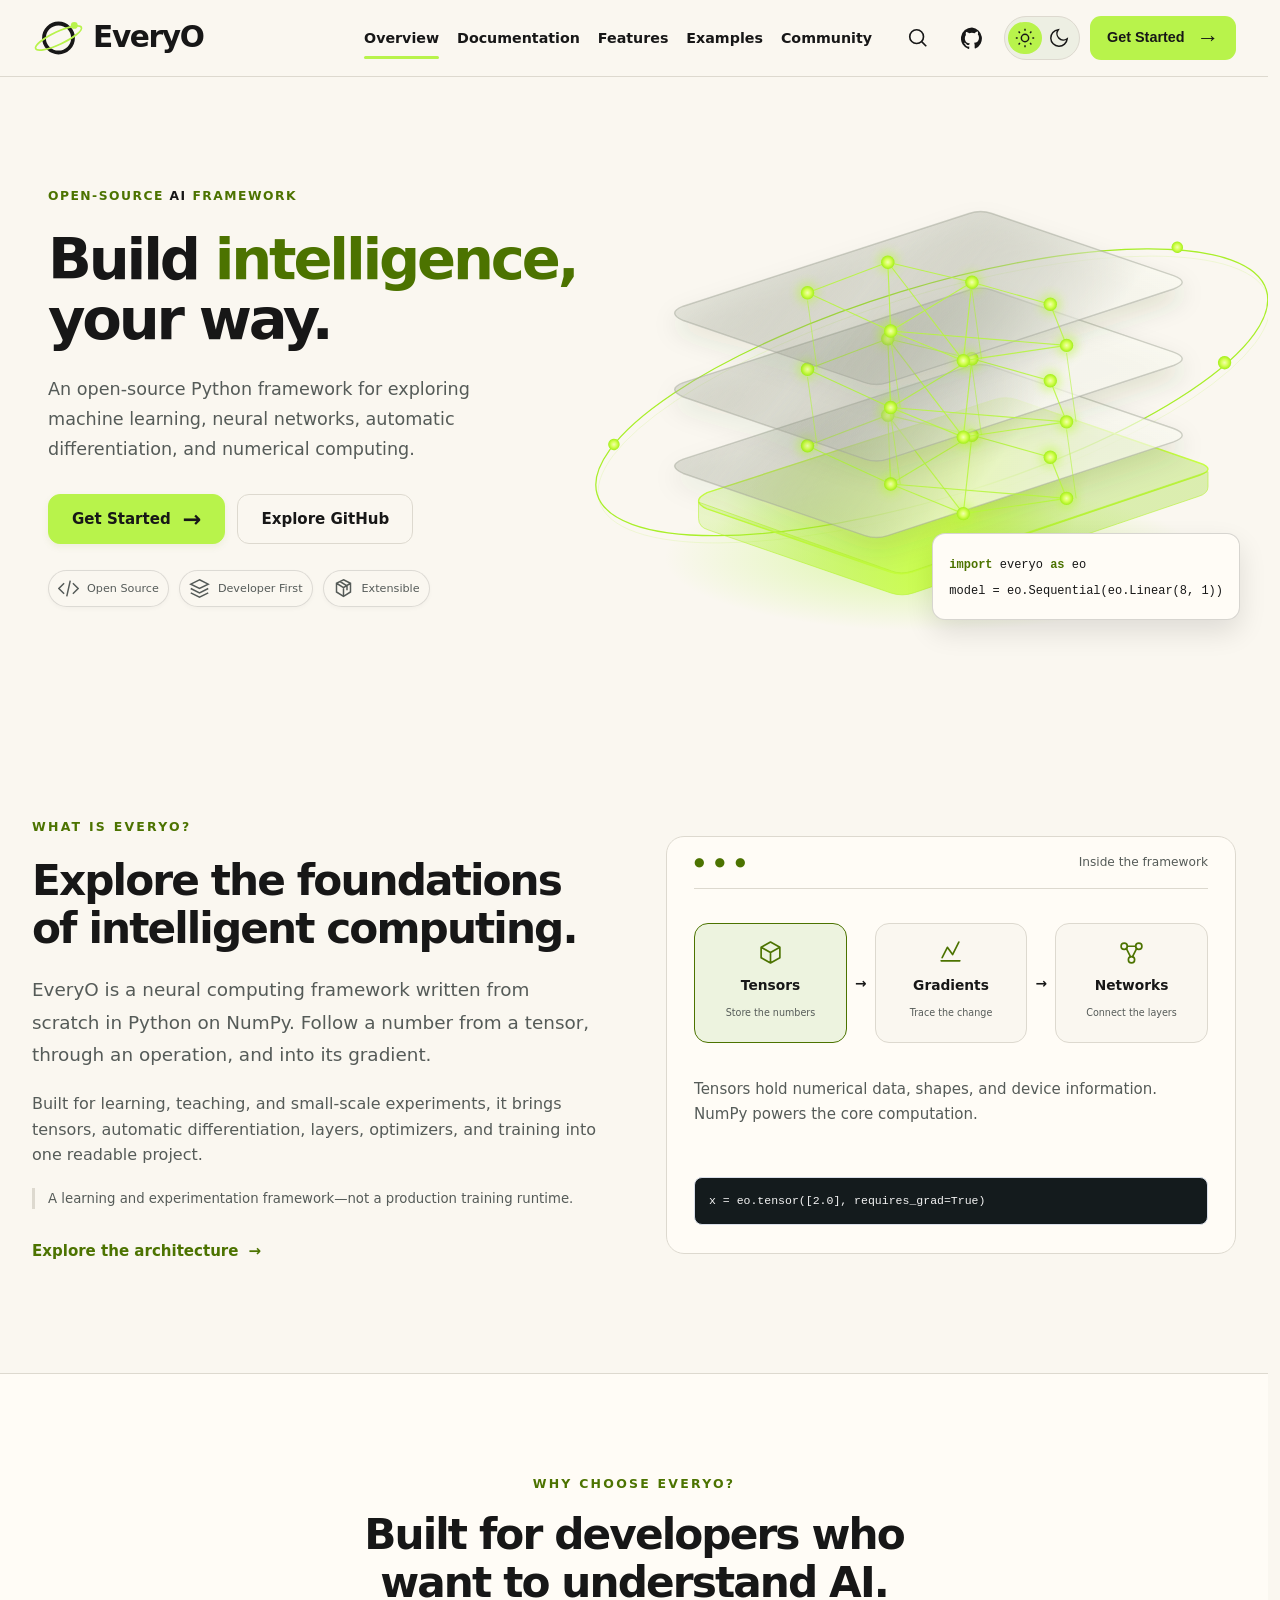
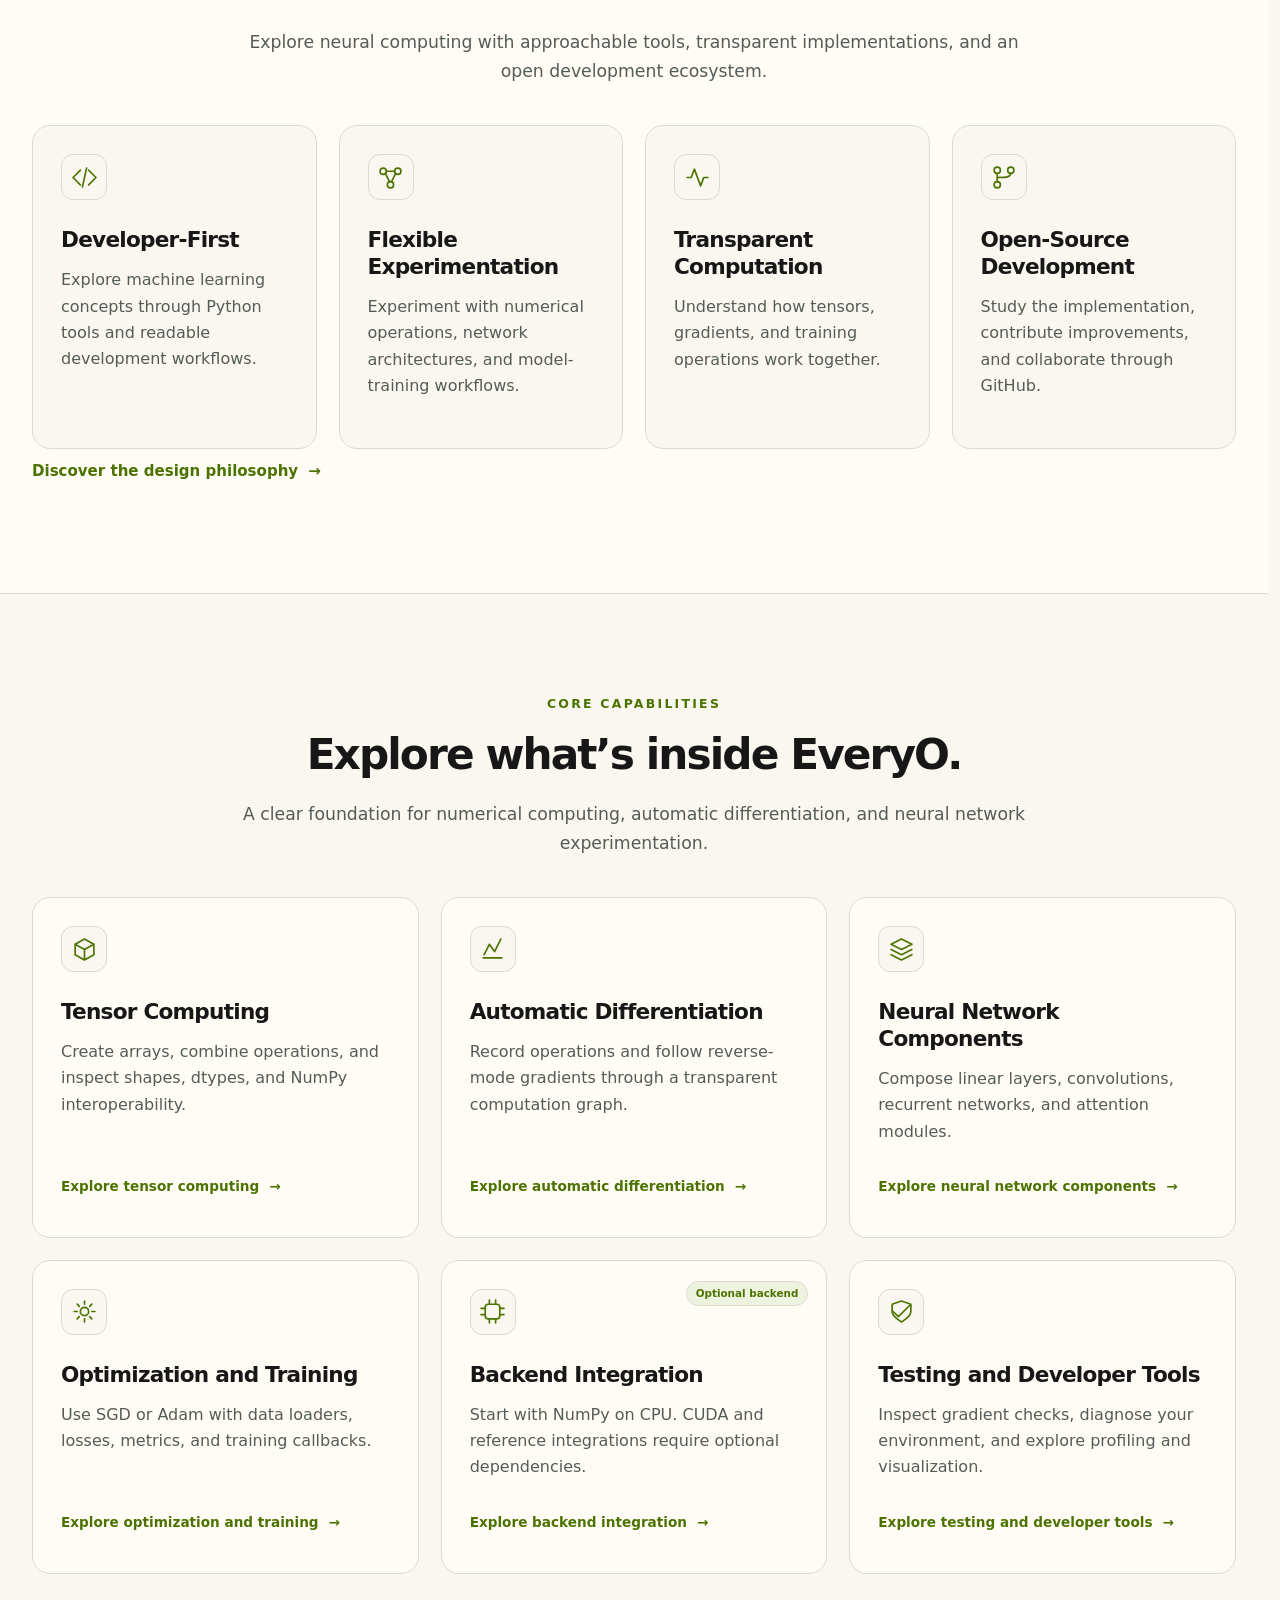
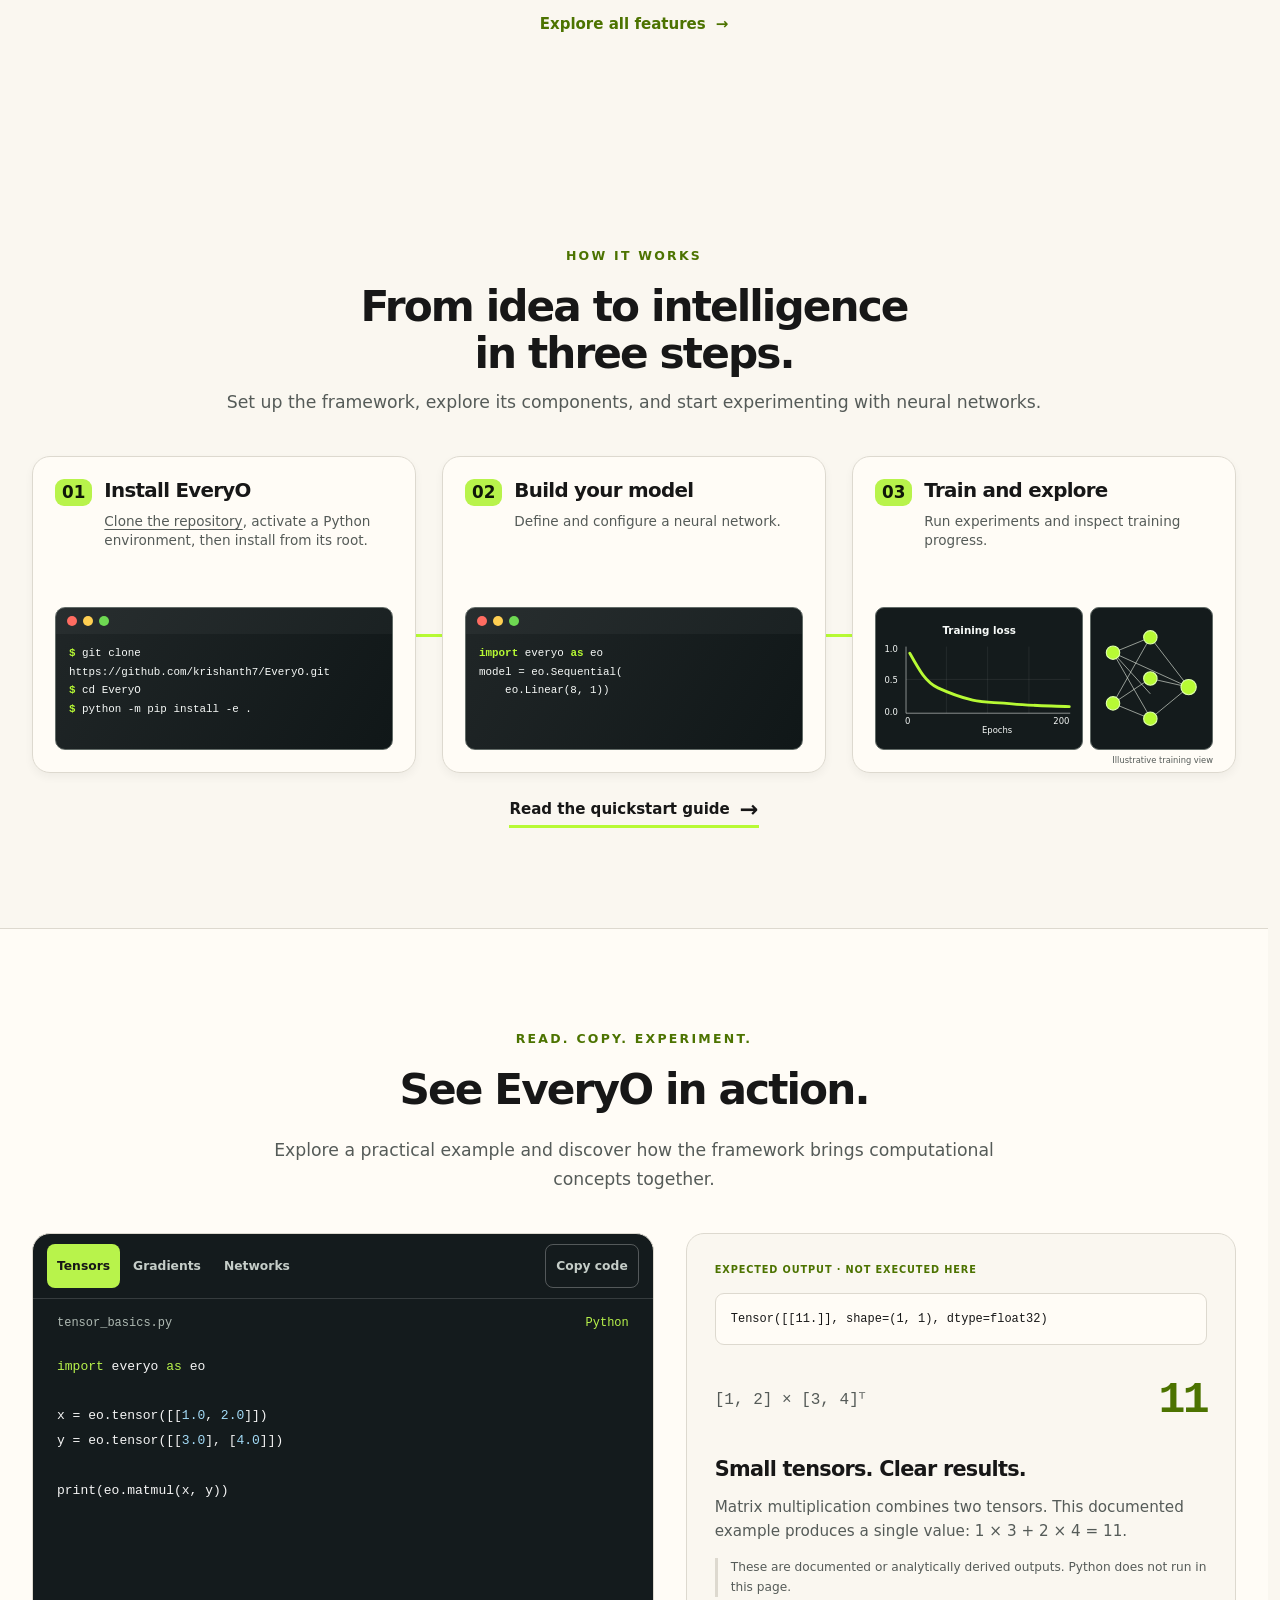
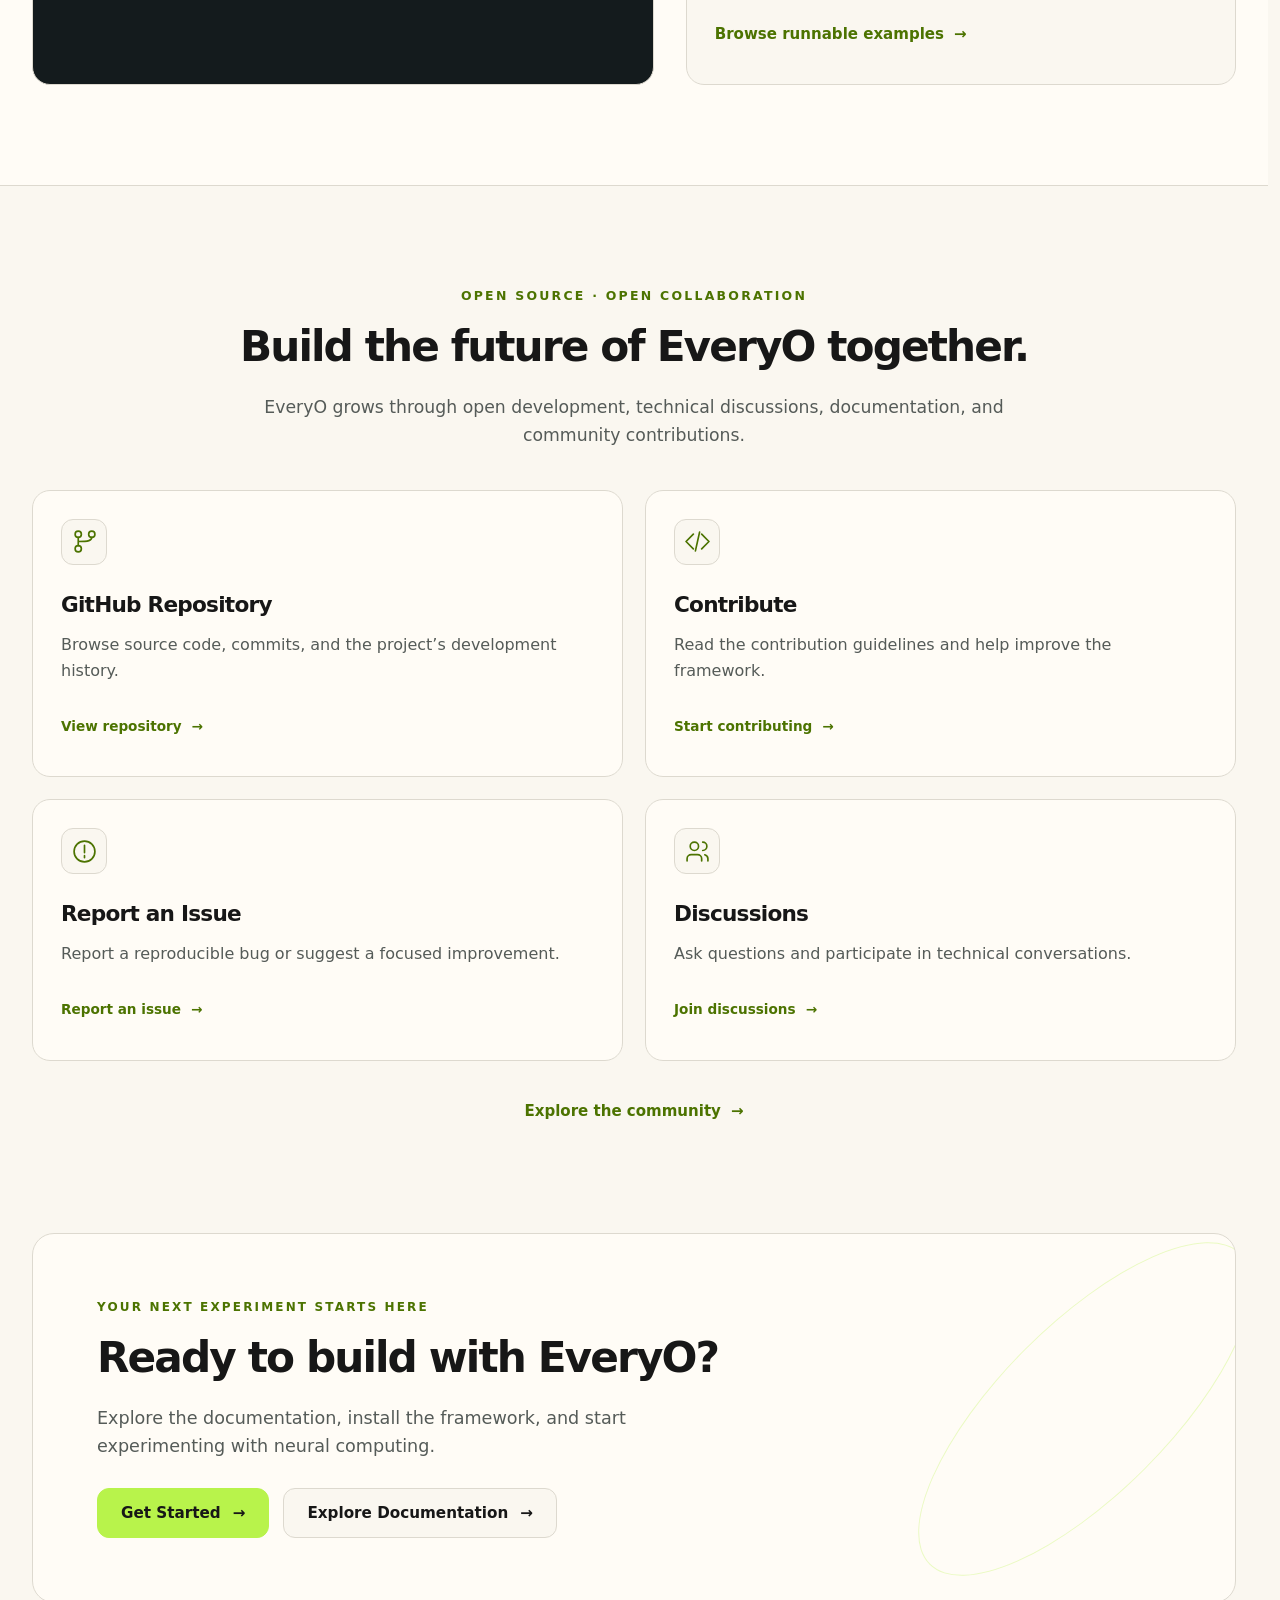
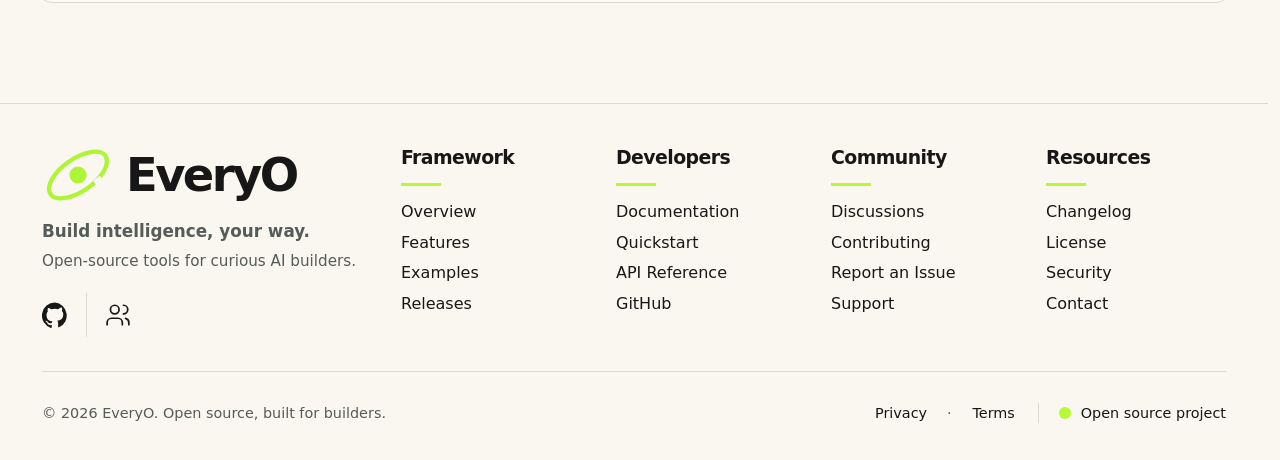
==== index.html @ f126cfd1 "Build complete Overview and dedicated site pages Implement eight responsive Overview sections with s" ====
<!doctype html>
<html lang="en" data-theme="">
<head>
<meta charset="utf-8">
<meta name="viewport" content="width=device-width, initial-scale=1">
<title>EveryO — Open-Source AI &amp; Neural Computing Framework</title>
<meta name="description" content="Explore EveryO, an open-source Python framework for numerical computing, automatic differentiation, neural networks, and machine learning experimentation.">
<meta name="author" content="EveryO">
<meta name="theme-color" content="#FAF7F0" media="(prefers-color-scheme: light)">
<meta name="theme-color" content="#111518" media="(prefers-color-scheme: dark)">
<link rel="canonical" href="https://krishanth7.github.io/everyo-site/">

<meta property="og:type" content="website">
<meta property="og:title" content="EveryO — Open-Source AI &amp; Neural Computing Framework">
<meta property="og:description" content="Explore EveryO, an open-source Python framework for numerical computing, automatic differentiation, neural networks, and machine learning experimentation.">
<meta property="og:url" content="https://krishanth7.github.io/everyo-site/">
<meta property="og:image" content="https://krishanth7.github.io/everyo-site/assets/img/banner.png">
<meta name="twitter:card" content="summary_large_image">
<meta name="twitter:title" content="EveryO — Open-Source AI &amp; Neural Computing Framework">
<meta name="twitter:description" content="Explore EveryO, an open-source Python framework for numerical computing, automatic differentiation, neural networks, and machine learning experimentation.">
<meta name="twitter:image" content="https://krishanth7.github.io/everyo-site/assets/img/banner.png">

<script>
// Resolve the theme and disclosure styling before the first paint.
(function () {
  var root = document.documentElement;
  root.classList.add('js');
  var saved;
  try { saved = localStorage.getItem('everyo-theme'); } catch (_) {}
  root.dataset.theme = saved === 'light' || saved === 'dark' ? saved : (window.matchMedia('(prefers-color-scheme: dark)').matches ? 'dark' : 'light');
})();
</script>
<link rel="icon" href="data:image/svg+xml,<svg xmlns='http://www.w3.org/2000/svg' viewBox='0 0 100 100'><rect width='100' height='100' rx='22' fill='%231a56c4'/><text y='.9em' x='50%' text-anchor='middle' font-size='62' font-family='monospace' font-weight='bold' fill='white'>E</text></svg>">
<link rel="stylesheet" href="everyo-corporate.css?v=overview-20261104">
<link rel="stylesheet" href="everyo-overview.css?v=overview-20261104">
<meta name="robots" content="index,follow">
<script type="application/ld+json">{"@context": "https://schema.org", "@type": "SoftwareSourceCode", "name": "EveryO", "description": "A Python neural computing framework written from scratch on NumPy for learning, teaching, and small-scale experimentation.", "url": "https://krishanth7.github.io/everyo-site/", "codeRepository": "https://github.com/krishanth7/EveryO", "programmingLanguage": "Python", "license": "https://opensource.org/license/mit", "isAccessibleForFree": true}</script>
</head>
<body class="overview-site" data-page="overview">
<a class="skip-link" href="#main">Skip to content</a>

<header class="site-header reference-header">
  <div class="wrap">
    <nav class="nav" aria-label="Primary">
      <a class="brand" href="./#top" aria-label="EveryO home">
        <svg class="orbit-logo" viewBox="0 0 84 64" fill="none" aria-hidden="true"><circle cx="42" cy="32" r="23" stroke="currentColor" stroke-width="6"/><ellipse cx="42" cy="32" rx="40" ry="10" transform="rotate(-25 42 32)" stroke="var(--header-lime)" stroke-width="2.6"/><circle cx="67" cy="12" r="5.5" fill="var(--header-lime)"/></svg>
        <span>EveryO</span>
      </a>
      <ul class="nav__links" id="nav-links" data-open="false" data-state="closed">
        <li><a aria-current="page" data-page="overview" href="./#top"><svg class="mobile-nav-icon" viewBox="0 0 24 24" fill="none" stroke="currentColor" stroke-width="1.6" stroke-linecap="round" stroke-linejoin="round" aria-hidden="true"><path d="m3 10 9-7 9 7v10a1 1 0 0 1-1 1h-5v-7H9v7H4a1 1 0 0 1-1-1Z"/></svg><span>Overview</span><span class="mobile-nav-chevron" aria-hidden="true">›</span></a></li>
        <li><a data-page="documentation" class="nav__documentation" href="documentation.html"><svg class="mobile-nav-icon" viewBox="0 0 24 24" fill="none" stroke="currentColor" stroke-width="1.6" stroke-linecap="round" stroke-linejoin="round" aria-hidden="true"><path d="M12 5v16M12 5C8 2 4 3 2 4v15c3-1 6-1 10 2 4-3 7-3 10-2V4c-2-1-6-2-10 1Z"/></svg><span>Documentation</span><span class="mobile-nav-chevron" aria-hidden="true">›</span></a></li>
        <li><a data-page="features" href="features.html"><svg class="mobile-nav-icon" viewBox="0 0 24 24" fill="none" stroke="currentColor" stroke-width="1.6" stroke-linecap="round" stroke-linejoin="round" aria-hidden="true"><path d="m12 2 10 5-10 5L2 7Zm-10 10 10 5 10-5M2 17l10 5 10-5"/></svg><span>Features</span><span class="mobile-nav-chevron" aria-hidden="true">›</span></a></li>
        <li><a data-page="examples" href="examples.html"><svg class="mobile-nav-icon" viewBox="0 0 24 24" fill="none" stroke="currentColor" stroke-width="1.6" stroke-linecap="round" stroke-linejoin="round" aria-hidden="true"><path d="m7 6-6 6 6 6m10-12 6 6-6 6M14 3l-4 18"/></svg><span>Examples</span><span class="mobile-nav-chevron" aria-hidden="true">›</span></a></li>
        <li><a data-page="community" href="community.html"><svg class="mobile-nav-icon" viewBox="0 0 24 24" fill="none" stroke="currentColor" stroke-width="1.6" stroke-linecap="round" stroke-linejoin="round" aria-hidden="true"><path d="M16 21v-2a4 4 0 0 0-4-4H6a4 4 0 0 0-4 4v2m20 0v-2a4 4 0 0 0-3-3.87M16 3.13a4 4 0 0 1 0 7.75"/><circle cx="9" cy="7" r="4"/></svg><span>Community</span><span class="mobile-nav-chevron" aria-hidden="true">›</span></a></li>
      <li class="mobile-nav-actions"><a class="mobile-get-started" href="documentation.html#install">Get Started <span aria-hidden="true">→</span></a><a class="mobile-github" href="https://github.com/krishanth7/EveryO"><svg viewBox="0 0 24 24" fill="currentColor" aria-hidden="true"><path d="M12 .5a12 12 0 0 0-3.8 23.4c.6.1.8-.3.8-.6v-2c-3.3.7-4-1.6-4-1.6-.6-1.4-1.4-1.8-1.4-1.8-1-.7.1-.7.1-.7 1.2.1 1.8 1.2 1.8 1.2 1 1.8 2.8 1.3 3.5 1 .1-.8.4-1.3.7-1.6-2.7-.3-5.5-1.3-5.5-5.9 0-1.3.5-2.4 1.2-3.2-.1-.3-.5-1.5.1-3.2 0 0 1-.3 3.3 1.2a11.5 11.5 0 0 1 6 0C17.3 4.7 18.3 5 18.3 5c.6 1.7.2 2.9.1 3.2.8.8 1.2 1.9 1.2 3.2 0 4.6-2.8 5.6-5.5 5.9.4.4.8 1.1.8 2.2v3.3c0 .3.2.7.8.6A12 12 0 0 0 12 .5Z"/></svg><span>Star on GitHub</span></a></li>
      </ul>
      <div class="nav__actions">
        <button class="header-search" id="search-open" type="button" aria-label="Search EveryO" aria-haspopup="dialog"><svg viewBox="0 0 24 24" fill="none" stroke="currentColor" stroke-width="1.8" aria-hidden="true"><circle cx="10.5" cy="10.5" r="7.5"/><path d="m16 16 5 5"/></svg><span>Search</span></button>
        <a class="nav__github" href="https://github.com/krishanth7/EveryO" aria-label="Star EveryO on GitHub"><svg viewBox="0 0 24 24" fill="currentColor" aria-hidden="true"><path d="M12 .5a12 12 0 0 0-3.8 23.4c.6.1.8-.3.8-.6v-2c-3.3.7-4-1.6-4-1.6-.6-1.4-1.4-1.8-1.4-1.8-1-.7.1-.7.1-.7 1.2.1 1.8 1.2 1.8 1.2 1 1.8 2.8 1.3 3.5 1 .1-.8.4-1.3.7-1.6-2.7-.3-5.5-1.3-5.5-5.9 0-1.3.5-2.4 1.2-3.2-.1-.3-.5-1.5.1-3.2 0 0 1-.3 3.3 1.2a11.5 11.5 0 0 1 6 0C17.3 4.7 18.3 5 18.3 5c.6 1.7.2 2.9.1 3.2.8.8 1.2 1.9 1.2 3.2 0 4.6-2.8 5.6-5.5 5.9.4.4.8 1.1.8 2.2v3.3c0 .3.2.7.8.6A12 12 0 0 0 12 .5Z"/></svg><span>Star</span></a>
        <button class="theme-switch" id="theme-toggle" type="button" aria-label="Switch colour theme" aria-pressed="false"><span class="theme-choice theme-choice--light"><svg viewBox="0 0 24 24" fill="none" stroke="currentColor" stroke-width="1.6" aria-hidden="true"><circle cx="12" cy="12" r="4"/><path d="M12 2v2m0 16v2M2 12h2m16 0h2M5 5l1.5 1.5m11 11L19 19M5 19l1.5-1.5m11-11L19 5"/></svg></span><span class="theme-choice theme-choice--dark"><svg viewBox="0 0 24 24" fill="none" stroke="currentColor" stroke-width="1.6" aria-hidden="true"><path d="M21 12.8A9 9 0 1 1 11.2 3a7 7 0 0 0 9.8 9.8Z"/></svg></span></button>
        <a class="btn btn--primary btn--sm nav__start" href="documentation.html#install">Get Started <span aria-hidden="true">→</span></a>
        <button class="icon-btn nav__toggle" id="nav-toggle" type="button" aria-label="Open menu" aria-expanded="false" aria-controls="nav-links"><svg class="menu-hamburger" viewBox="0 0 24 24" fill="none" stroke="currentColor" stroke-width="1.8" stroke-linecap="round" aria-hidden="true"><path class="menu-line menu-line--top" d="M4 6h16"/><path class="menu-line menu-line--middle" d="M4 12h16"/><path class="menu-line menu-line--bottom" d="M4 18h16"/></svg></button>
      </div>
    </nav>
  </div>
</header>
<dialog class="site-search" id="site-search" aria-labelledby="search-title">
  <div class="search-heading"><h2 id="search-title">Search EveryO</h2><button type="button" id="search-close" aria-label="Close search">✕</button></div>
  <label for="site-search-input">Find a feature, guide, or example</label>
  <input id="site-search-input" type="search" placeholder="Try autograd, ONNX, or installation…" autocomplete="off">
  <p class="search-status" id="search-status" role="status"></p>
  <ul id="search-results"></ul>
</dialog>
<main id="main"><section class="hero ov-hero" id="top" aria-labelledby="overview-title">
  <div class="wrap hero__inner">
    <div class="desktop-hero">
      <div class="desktop-hero__copy">
        <p class="desktop-hero__eyebrow">OPEN-SOURCE <span>AI</span> FRAMEWORK</p>
        <h1 id="overview-title">Build <span>intelligence,</span><br>your way.</h1>
        <p class="desktop-hero__lede">An open-source Python framework for exploring machine learning, neural networks, automatic differentiation, and numerical computing.</p>
        <div class="desktop-hero__buttons"><a class="desktop-hero__primary" href="documentation.html#install">Get Started <span aria-hidden="true">→</span></a><a class="desktop-hero__secondary" href="https://github.com/krishanth7/EveryO">Explore GitHub</a></div>
        <ul class="desktop-hero__badges" aria-label="Framework principles">
          <li><svg viewBox="0 0 24 24" fill="none" stroke="currentColor" stroke-width="1.7" aria-hidden="true"><path d="m7 6-6 6 6 6m10-12 6 6-6 6M14 3l-4 18"/></svg>Open Source</li>
          <li><svg viewBox="0 0 24 24" fill="none" stroke="currentColor" stroke-width="1.7" aria-hidden="true"><path d="m12 2 10 5-10 5L2 7Zm-10 10 10 5 10-5M2 17l10 5 10-5"/></svg>Developer First</li>
          <li><svg viewBox="0 0 24 24" fill="none" stroke="currentColor" stroke-width="1.7" aria-hidden="true"><path d="m12 2 8 4v10l-8 5-8-5V6Zm0 9v10M4 6l8 5 8-5M8 4l8 5v5"/></svg>Extensible</li>
        </ul>
      </div>
      <div class="desktop-hero__art"><svg class="neural-stack" viewBox="0 0 760 530" fill="none" aria-hidden="true">
<defs>
 <linearGradient id="glass-fill" x1="140" y1="0" x2="500" y2="280" gradientUnits="userSpaceOnUse"><stop stop-color="var(--glass-bright)"/><stop offset=".52" stop-color="var(--glass-mid)"/><stop offset="1" stop-color="var(--glass-bright)"/></linearGradient>
 <linearGradient id="base-fill" x1="180" y1="350" x2="520" y2="460" gradientUnits="userSpaceOnUse"><stop stop-color="#a4eb24" stop-opacity=".2"/><stop offset=".65" stop-color="#c8ff3d" stop-opacity=".85"/><stop offset="1" stop-color="#93d719" stop-opacity=".3"/></linearGradient>
 <radialGradient id="node-fill"><stop stop-color="#f1ffb0"/><stop offset=".5" stop-color="#d5ff54"/><stop offset="1" stop-color="#a3ef18"/></radialGradient>
 <radialGradient id="ground-glow"><stop stop-color="#a8f52d" stop-opacity=".4"/><stop offset="1" stop-color="#a8f52d" stop-opacity="0"/></radialGradient>
 <filter id="node-glow" x="-100%" y="-100%" width="300%" height="300%"><feGaussianBlur stdDeviation="5"/></filter>
 <filter id="layer-shadow" x="-30%" y="-50%" width="160%" height="220%"><feDropShadow dx="0" dy="12" stdDeviation="12" flood-color="#385000" flood-opacity=".2"/></filter>
</defs>
<ellipse cx="390" cy="433" rx="280" ry="77" fill="url(#ground-glow)"/>
<g transform="rotate(-17 390 260)"><ellipse cx="390" cy="260" rx="366" ry="110" stroke="#a9ef29" stroke-width="1.3"/><ellipse cx="390" cy="268" rx="366" ry="110" stroke="#a9ef29" stroke-opacity=".2" stroke-width=".7"/><circle cx="56" cy="215" r="6" fill="url(#node-fill)"/><circle cx="692" cy="320" r="7" fill="url(#node-fill)"/><circle cx="680" cy="190" r="6" fill="url(#node-fill)"/></g>
<path d="m155 365 300-97q12-4 24 0l191 66q18 6 0 13L370 448q-12 4-24 0l-191-66q-18-8 0-17Z" fill="url(#base-fill)" stroke="#c7ff42" stroke-width="1.5"/>
<path d="m146 375 202 72q10 4 22 0l309-104v16q0 7-10 10L371 470q-12 4-24 0l-191-66q-10-3-10-12Z" fill="url(#base-fill)" stroke="#b3f22d" stroke-opacity=".6"/>
<g filter="url(#layer-shadow)"><path d="M130 330 429 233q12-4 24 0l190 65q18 7 0 14L344 410q-12 4-24 0l-190-65q-18-8 0-15Z" fill="url(#glass-fill)" stroke="var(--glass-edge)" stroke-width="1.5"/></g><path d="M260 316 344 284" stroke="#b7f73b" stroke-width="1.2" stroke-opacity=".85"/><path d="M260 316 347 356" stroke="#b7f73b" stroke-width="1.2" stroke-opacity=".85"/><path d="M344 284 432 305" stroke="#b7f73b" stroke-width="1.2" stroke-opacity=".85"/><path d="M344 284 347 356" stroke="#b7f73b" stroke-width="1.2" stroke-opacity=".85"/><path d="M344 284 423 387" stroke="#b7f73b" stroke-width="1.2" stroke-opacity=".85"/><path d="M432 305 514 328" stroke="#b7f73b" stroke-width="1.2" stroke-opacity=".85"/><path d="M432 305 347 356" stroke="#b7f73b" stroke-width="1.2" stroke-opacity=".85"/><path d="M432 305 423 387" stroke="#b7f73b" stroke-width="1.2" stroke-opacity=".85"/><path d="M514 328 531 371" stroke="#b7f73b" stroke-width="1.2" stroke-opacity=".85"/><path d="M347 356 423 387" stroke="#b7f73b" stroke-width="1.2" stroke-opacity=".85"/><path d="M423 387 531 371" stroke="#b7f73b" stroke-width="1.2" stroke-opacity=".85"/><path d="M347 356 531 371" stroke="#b7f73b" stroke-width="1.2" stroke-opacity=".85"/><circle cx="260" cy="316" r="11" fill="#b9ff32" opacity=".45" filter="url(#node-glow)"/><circle cx="260" cy="316" r="7" fill="url(#node-fill)"/><circle cx="344" cy="284" r="11" fill="#b9ff32" opacity=".45" filter="url(#node-glow)"/><circle cx="344" cy="284" r="7" fill="url(#node-fill)"/><circle cx="432" cy="305" r="11" fill="#b9ff32" opacity=".45" filter="url(#node-glow)"/><circle cx="432" cy="305" r="7" fill="url(#node-fill)"/><circle cx="514" cy="328" r="11" fill="#b9ff32" opacity=".45" filter="url(#node-glow)"/><circle cx="514" cy="328" r="7" fill="url(#node-fill)"/><circle cx="347" cy="356" r="11" fill="#b9ff32" opacity=".45" filter="url(#node-glow)"/><circle cx="347" cy="356" r="7" fill="url(#node-fill)"/><circle cx="423" cy="387" r="11" fill="#b9ff32" opacity=".45" filter="url(#node-glow)"/><circle cx="423" cy="387" r="7" fill="url(#node-fill)"/><circle cx="531" cy="371" r="11" fill="#b9ff32" opacity=".45" filter="url(#node-glow)"/><circle cx="531" cy="371" r="7" fill="url(#node-fill)"/><g filter="url(#layer-shadow)"><path d="M130 250 429 153q12-4 24 0l190 65q18 7 0 14L344 330q-12 4-24 0l-190-65q-18-8 0-15Z" fill="url(#glass-fill)" stroke="var(--glass-edge)" stroke-width="1.5"/></g><path d="M260 236 344 204" stroke="#b7f73b" stroke-width="1.2" stroke-opacity=".85"/><path d="M260 236 347 276" stroke="#b7f73b" stroke-width="1.2" stroke-opacity=".85"/><path d="M344 204 432 225" stroke="#b7f73b" stroke-width="1.2" stroke-opacity=".85"/><path d="M344 204 347 276" stroke="#b7f73b" stroke-width="1.2" stroke-opacity=".85"/><path d="M344 204 423 307" stroke="#b7f73b" stroke-width="1.2" stroke-opacity=".85"/><path d="M432 225 514 248" stroke="#b7f73b" stroke-width="1.2" stroke-opacity=".85"/><path d="M432 225 347 276" stroke="#b7f73b" stroke-width="1.2" stroke-opacity=".85"/><path d="M432 225 423 307" stroke="#b7f73b" stroke-width="1.2" stroke-opacity=".85"/><path d="M514 248 531 291" stroke="#b7f73b" stroke-width="1.2" stroke-opacity=".85"/><path d="M347 276 423 307" stroke="#b7f73b" stroke-width="1.2" stroke-opacity=".85"/><path d="M423 307 531 291" stroke="#b7f73b" stroke-width="1.2" stroke-opacity=".85"/><path d="M347 276 531 291" stroke="#b7f73b" stroke-width="1.2" stroke-opacity=".85"/><path d="M260 244 270 316" stroke="#aef532" stroke-width="1" stroke-opacity=".6"/><path d="M432 233 442 305" stroke="#aef532" stroke-width="1" stroke-opacity=".6"/><path d="M347 284 357 356" stroke="#aef532" stroke-width="1" stroke-opacity=".6"/><path d="M531 299 541 371" stroke="#aef532" stroke-width="1" stroke-opacity=".6"/><circle cx="260" cy="236" r="11" fill="#b9ff32" opacity=".45" filter="url(#node-glow)"/><circle cx="260" cy="236" r="7" fill="url(#node-fill)"/><circle cx="344" cy="204" r="11" fill="#b9ff32" opacity=".45" filter="url(#node-glow)"/><circle cx="344" cy="204" r="7" fill="url(#node-fill)"/><circle cx="432" cy="225" r="11" fill="#b9ff32" opacity=".45" filter="url(#node-glow)"/><circle cx="432" cy="225" r="7" fill="url(#node-fill)"/><circle cx="514" cy="248" r="11" fill="#b9ff32" opacity=".45" filter="url(#node-glow)"/><circle cx="514" cy="248" r="7" fill="url(#node-fill)"/><circle cx="347" cy="276" r="11" fill="#b9ff32" opacity=".45" filter="url(#node-glow)"/><circle cx="347" cy="276" r="7" fill="url(#node-fill)"/><circle cx="423" cy="307" r="11" fill="#b9ff32" opacity=".45" filter="url(#node-glow)"/><circle cx="423" cy="307" r="7" fill="url(#node-fill)"/><circle cx="531" cy="291" r="11" fill="#b9ff32" opacity=".45" filter="url(#node-glow)"/><circle cx="531" cy="291" r="7" fill="url(#node-fill)"/><g filter="url(#layer-shadow)"><path d="M130 170 429 73q12-4 24 0l190 65q18 7 0 14L344 250q-12 4-24 0l-190-65q-18-8 0-15Z" fill="url(#glass-fill)" stroke="var(--glass-edge)" stroke-width="1.5"/></g><path d="M260 156 344 124" stroke="#b7f73b" stroke-width="1.2" stroke-opacity=".85"/><path d="M260 156 347 196" stroke="#b7f73b" stroke-width="1.2" stroke-opacity=".85"/><path d="M344 124 432 145" stroke="#b7f73b" stroke-width="1.2" stroke-opacity=".85"/><path d="M344 124 347 196" stroke="#b7f73b" stroke-width="1.2" stroke-opacity=".85"/><path d="M344 124 423 227" stroke="#b7f73b" stroke-width="1.2" stroke-opacity=".85"/><path d="M432 145 514 168" stroke="#b7f73b" stroke-width="1.2" stroke-opacity=".85"/><path d="M432 145 347 196" stroke="#b7f73b" stroke-width="1.2" stroke-opacity=".85"/><path d="M432 145 423 227" stroke="#b7f73b" stroke-width="1.2" stroke-opacity=".85"/><path d="M514 168 531 211" stroke="#b7f73b" stroke-width="1.2" stroke-opacity=".85"/><path d="M347 196 423 227" stroke="#b7f73b" stroke-width="1.2" stroke-opacity=".85"/><path d="M423 227 531 211" stroke="#b7f73b" stroke-width="1.2" stroke-opacity=".85"/><path d="M347 196 531 211" stroke="#b7f73b" stroke-width="1.2" stroke-opacity=".85"/><path d="M260 164 270 236" stroke="#aef532" stroke-width="1" stroke-opacity=".6"/><path d="M432 153 442 225" stroke="#aef532" stroke-width="1" stroke-opacity=".6"/><path d="M347 204 357 276" stroke="#aef532" stroke-width="1" stroke-opacity=".6"/><path d="M531 219 541 291" stroke="#aef532" stroke-width="1" stroke-opacity=".6"/><circle cx="260" cy="156" r="11" fill="#b9ff32" opacity=".45" filter="url(#node-glow)"/><circle cx="260" cy="156" r="7" fill="url(#node-fill)"/><circle cx="344" cy="124" r="11" fill="#b9ff32" opacity=".45" filter="url(#node-glow)"/><circle cx="344" cy="124" r="7" fill="url(#node-fill)"/><circle cx="432" cy="145" r="11" fill="#b9ff32" opacity=".45" filter="url(#node-glow)"/><circle cx="432" cy="145" r="7" fill="url(#node-fill)"/><circle cx="514" cy="168" r="11" fill="#b9ff32" opacity=".45" filter="url(#node-glow)"/><circle cx="514" cy="168" r="7" fill="url(#node-fill)"/><circle cx="347" cy="196" r="11" fill="#b9ff32" opacity=".45" filter="url(#node-glow)"/><circle cx="347" cy="196" r="7" fill="url(#node-fill)"/><circle cx="423" cy="227" r="11" fill="#b9ff32" opacity=".45" filter="url(#node-glow)"/><circle cx="423" cy="227" r="7" fill="url(#node-fill)"/><circle cx="531" cy="211" r="11" fill="#b9ff32" opacity=".45" filter="url(#node-glow)"/><circle cx="531" cy="211" r="7" fill="url(#node-fill)"/></svg>
        <div class="desktop-hero__code" aria-label="EveryO model example"><code><span>import</span> everyo <span>as</span> eo<br>model = eo.Sequential(eo.Linear(8, 1))</code></div>
      </div>
    </div>

  </div>
</section>
<section class="ov-section" id="what-is-everyo" aria-labelledby="what-title"><div class="ov-wrap ov-split"><div><p class="ov-eyebrow">WHAT IS EVERYO?</p><h2 id="what-title">Explore the foundations of intelligent computing.</h2><p class="ov-lede">EveryO is a neural computing framework written from scratch in Python on NumPy. Follow a number from a tensor, through an operation, and into its gradient.</p><p>Built for learning, teaching, and small-scale experiments, it brings tensors, automatic differentiation, layers, optimizers, and training into one readable project.</p><p class="ov-note">A learning and experimentation framework—not a production training runtime.</p><a class="ov-link" href="documentation.html">Explore the architecture <span aria-hidden="true">→</span></a></div><div class="ov-concept"><div class="ov-concept__top"><span class="ov-editor-dots" aria-hidden="true">● ● ●</span><span>Inside the framework</span></div><div class="ov-concept__steps" role="group" aria-label="Explore framework concepts"><button type="button" data-concept="tensor" aria-pressed="true"><svg viewBox="0 0 24 24" fill="none" stroke="currentColor" stroke-width="1.6" stroke-linecap="round" stroke-linejoin="round" aria-hidden="true"><path d="m12 2 9 5v10l-9 5-9-5V7Zm0 10v10M3 7l9 5 9-5"/></svg><span>Tensors</span><small>Store the numbers</small></button><span aria-hidden="true">→</span><button type="button" data-concept="gradient" aria-pressed="false"><svg viewBox="0 0 24 24" fill="none" stroke="currentColor" stroke-width="1.6" stroke-linecap="round" stroke-linejoin="round" aria-hidden="true"><path d="M3 20h18M4 17 9 7l5 7 6-12"/></svg><span>Gradients</span><small>Trace the change</small></button><span aria-hidden="true">→</span><button type="button" data-concept="network" aria-pressed="false"><svg viewBox="0 0 24 24" fill="none" stroke="currentColor" stroke-width="1.6" stroke-linecap="round" stroke-linejoin="round" aria-hidden="true"><circle cx="5" cy="6" r="3"/><circle cx="19" cy="6" r="3"/><circle cx="12" cy="19" r="3"/><path d="m7 8 4 8m6-8-4 8M8 6h8"/></svg><span>Networks</span><small>Connect the layers</small></button></div><p id="concept-explanation" role="status">Tensors hold numerical data, shapes, and device information. NumPy powers the core computation.</p><code id="concept-code">x = eo.tensor([2.0], requires_grad=True)</code></div></div></section><section class="ov-section ov-surface" id="why-everyo"><div class="ov-wrap"><div class="ov-heading"><p class="ov-eyebrow">WHY CHOOSE EVERYO?</p><h2>Built for developers who want to understand AI.</h2><p>Explore neural computing with approachable tools, transparent implementations, and an open development ecosystem.</p></div><div class="ov-grid ov-grid--four"><article class="ov-card"><div class="ov-icon"><svg viewBox="0 0 24 24" fill="none" stroke="currentColor" stroke-width="1.6" stroke-linecap="round" stroke-linejoin="round" aria-hidden="true"><path d="m8 5-7 7 7 7m8-14 7 7-7 7M14 3l-4 18"/></svg></div><h3>Developer-First</h3><p>Explore machine learning concepts through Python tools and readable development workflows.</p></article><article class="ov-card"><div class="ov-icon"><svg viewBox="0 0 24 24" fill="none" stroke="currentColor" stroke-width="1.6" stroke-linecap="round" stroke-linejoin="round" aria-hidden="true"><circle cx="5" cy="6" r="3"/><circle cx="19" cy="6" r="3"/><circle cx="12" cy="19" r="3"/><path d="m7 8 4 8m6-8-4 8M8 6h8"/></svg></div><h3>Flexible Experimentation</h3><p>Experiment with numerical operations, network architectures, and model-training workflows.</p></article><article class="ov-card"><div class="ov-icon"><svg viewBox="0 0 24 24" fill="none" stroke="currentColor" stroke-width="1.6" stroke-linecap="round" stroke-linejoin="round" aria-hidden="true"><path d="M2 12h4l3-8 6 16 3-8h4"/></svg></div><h3>Transparent Computation</h3><p>Understand how tensors, gradients, and training operations work together.</p></article><article class="ov-card"><div class="ov-icon"><svg viewBox="0 0 24 24" fill="none" stroke="currentColor" stroke-width="1.6" stroke-linecap="round" stroke-linejoin="round" aria-hidden="true"><circle cx="6" cy="5" r="3"/><circle cx="6" cy="19" r="3"/><circle cx="19" cy="5" r="3"/><path d="M6 8v8m0-4c10 0 13-1 13-4"/></svg></div><h3>Open-Source Development</h3><p>Study the implementation, contribute improvements, and collaborate through GitHub.</p></article></div><a class="ov-link" href="features.html">Discover the design philosophy <span aria-hidden="true">→</span></a></div></section><section class="ov-section" id="capabilities"><div class="ov-wrap"><div class="ov-heading"><p class="ov-eyebrow">CORE CAPABILITIES</p><h2>Explore what’s inside EveryO.</h2><p>A clear foundation for numerical computing, automatic differentiation, and neural network experimentation.</p></div><div class="ov-grid ov-grid--three"><article class="ov-card"><div class="ov-icon"><svg viewBox="0 0 24 24" fill="none" stroke="currentColor" stroke-width="1.6" stroke-linecap="round" stroke-linejoin="round" aria-hidden="true"><path d="m12 2 9 5v10l-9 5-9-5V7Zm0 10v10M3 7l9 5 9-5"/></svg></div><h3>Tensor Computing</h3><p>Create arrays, combine operations, and inspect shapes, dtypes, and NumPy interoperability.</p><a class="ov-link" href="features.html#tensors">Explore tensor computing <span aria-hidden="true">→</span></a></article><article class="ov-card"><div class="ov-icon"><svg viewBox="0 0 24 24" fill="none" stroke="currentColor" stroke-width="1.6" stroke-linecap="round" stroke-linejoin="round" aria-hidden="true"><path d="M3 20h18M4 17 9 7l5 7 6-12"/></svg></div><h3>Automatic Differentiation</h3><p>Record operations and follow reverse-mode gradients through a transparent computation graph.</p><a class="ov-link" href="features.html#autograd">Explore automatic differentiation <span aria-hidden="true">→</span></a></article><article class="ov-card"><div class="ov-icon"><svg viewBox="0 0 24 24" fill="none" stroke="currentColor" stroke-width="1.6" stroke-linecap="round" stroke-linejoin="round" aria-hidden="true"><path d="m12 2 10 5-10 5L2 7Zm-10 10 10 5 10-5M2 17l10 5 10-5"/></svg></div><h3>Neural Network Components</h3><p>Compose linear layers, convolutions, recurrent networks, and attention modules.</p><a class="ov-link" href="features.html#networks">Explore neural network components <span aria-hidden="true">→</span></a></article><article class="ov-card"><div class="ov-icon"><svg viewBox="0 0 24 24" fill="none" stroke="currentColor" stroke-width="1.6" stroke-linecap="round" stroke-linejoin="round" aria-hidden="true"><circle cx="12" cy="12" r="4"/><path d="M12 2v3m0 14v3M2 12h3m14 0h3M5 5l2 2m10 10 2 2M5 19l2-2M17 7l2-2"/></svg></div><h3>Optimization and Training</h3><p>Use SGD or Adam with data loaders, losses, metrics, and training callbacks.</p><a class="ov-link" href="features.html#training">Explore optimization and training <span aria-hidden="true">→</span></a></article><article class="ov-card"><span class="ov-tag">Optional backend</span><div class="ov-icon"><svg viewBox="0 0 24 24" fill="none" stroke="currentColor" stroke-width="1.6" stroke-linecap="round" stroke-linejoin="round" aria-hidden="true"><rect x="5" y="5" width="14" height="14" rx="3"/><path d="M9 1v4m6-4v4M9 19v4m6-4v4M1 9h4m-4 6h4m14-6h4m-4 6h4"/></svg></div><h3>Backend Integration</h3><p>Start with NumPy on CPU. CUDA and reference integrations require optional dependencies.</p><a class="ov-link" href="features.html#backends">Explore backend integration <span aria-hidden="true">→</span></a></article><article class="ov-card"><div class="ov-icon"><svg viewBox="0 0 24 24" fill="none" stroke="currentColor" stroke-width="1.6" stroke-linecap="round" stroke-linejoin="round" aria-hidden="true"><path d="M20 6 9 17l-5-5"/><path d="M12 2 3 5v7c0 5 9 10 9 10s9-5 9-10V5Z"/></svg></div><h3>Testing and Developer Tools</h3><p>Inspect gradient checks, diagnose your environment, and explore profiling and visualization.</p><a class="ov-link" href="features.html#tools">Explore testing and developer tools <span aria-hidden="true">→</span></a></article></div><div class="ov-section-action"><a class="ov-link" href="features.html">Explore all features <span aria-hidden="true">→</span></a></div></div></section><section class="how-everyo" id="how-it-works" aria-labelledby="how-everyo-title">
  <div class="wrap ov-wrap">
    <div class="how-everyo__heading">
      <p class="how-everyo__eyebrow">HOW IT WORKS</p>
      <h2 id="how-everyo-title">From idea to intelligence in three steps.</h2>
      <p>Set up the framework, explore its components, and start experimenting with neural networks.</p>
    </div>
    <ol class="how-everyo__steps">
      <li class="how-step">
        <div class="how-step__intro"><span class="how-step__number" aria-hidden="true">01</span><div><h3>Install EveryO</h3><p><a href="https://github.com/krishanth7/EveryO">Clone the repository</a>, activate a Python environment, then install from its root.</p></div></div>
        <div class="how-terminal" aria-label="Install EveryO from the cloned repository"><div class="how-terminal__bar" aria-hidden="true"><i></i><i></i><i></i></div><pre><code><b>$</b> git clone https://github.com/krishanth7/EveryO.git
<b>$</b> cd EveryO
<b>$</b> python -m pip install -e .</code></pre></div>
      </li>
      <li class="how-step">
        <div class="how-step__intro"><span class="how-step__number" aria-hidden="true">02</span><div><h3>Build your model</h3><p>Define and configure a neural network.</p></div></div>
        <div class="how-terminal" aria-label="EveryO Python model example"><div class="how-terminal__bar" aria-hidden="true"><i></i><i></i><i></i></div><pre><code><b>import</b> everyo <b>as</b> eo
model = eo.Sequential(
    eo.Linear(8, 1))</code></pre></div>
      </li>
      <li class="how-step">
        <div class="how-step__intro"><span class="how-step__number" aria-hidden="true">03</span><div><h3>Train and explore</h3><p>Run experiments and inspect training progress.</p></div></div>
        <div class="how-step__results" role="img" aria-label="Illustrative training loss and neural network, not measured results">
          <svg class="how-step__loss" viewBox="0 0 220 122" fill="none" aria-hidden="true"><text x="110" y="14" text-anchor="middle" fill="currentColor" font-size="11" font-weight="600">Training loss</text><path d="M32 27V98H207" stroke="currentColor" stroke-opacity=".55"/><path d="M32 62H207M75 27V98M119 27V98M163 27V98" stroke="currentColor" stroke-opacity=".08"/><g fill="currentColor" font-size="9"><text x="9" y="33">1.0</text><text x="9" y="66">0.5</text><text x="9" y="100">0.0</text><text x="31" y="110">0</text><text x="189" y="110">200</text><text x="113" y="119">Epochs</text></g><path d="M36 34C46 52 53 65 66 71S90 81 103 84 125 86 145 88 182 90 206 91" stroke="#b7fa34" stroke-width="3" stroke-linecap="round"/></svg>
          <svg class="how-step__network" viewBox="0 0 126 122" fill="none" aria-hidden="true"><g stroke="#e4eadf" stroke-opacity=".65"><path d="m23 34 39-16M23 34l39 43M23 34l39 68M23 34l79 36M23 87l39-69M23 87l39-26M23 87l39 16M62 18l40 52M62 61l40 9M62 103l40-33"/></g><g fill="#b7fa34" stroke="#ddffa8" stroke-width="1.2"><circle cx="23" cy="34" r="7"/><circle cx="23" cy="87" r="7"/><circle cx="62" cy="18" r="7"/><circle cx="62" cy="61" r="7"/><circle cx="62" cy="103" r="7"/><circle cx="102" cy="70" r="8"/></g></svg>
        </div><span class="how-step__note">Illustrative training view</span>
      </li>
    </ol>
    <a class="how-everyo__guide" href="documentation.html#install">Read the quickstart guide <span aria-hidden="true">→</span></a>
  </div>
</section><section class="ov-section ov-surface" id="code-preview"><div class="ov-wrap"><div class="ov-heading"><p class="ov-eyebrow">READ. COPY. EXPERIMENT.</p><h2>See EveryO in action.</h2><p>Explore a practical example and discover how the framework brings computational concepts together.</p></div><div class="ov-code-demo"><div class="ov-code-editor"><div class="ov-code-toolbar"><div role="tablist" aria-label="Python examples"><button role="tab" type="button" id="tab-tensors" aria-controls="example-panel" aria-selected="true" tabindex="0" data-example="tensors">Tensors</button><button role="tab" type="button" id="tab-gradients" aria-controls="example-panel" aria-selected="false" tabindex="-1" data-example="gradients">Gradients</button><button role="tab" type="button" id="tab-networks" aria-controls="example-panel" aria-selected="false" tabindex="-1" data-example="networks">Networks</button></div><button type="button" class="ov-copy" id="copy-code">Copy code</button></div><div id="example-panel" role="tabpanel" aria-labelledby="tab-tensors" tabindex="0"><div class="ov-code-filename">tensor_basics.py <span>Python</span></div><pre><code id="example-code">import everyo as eo

x = eo.tensor([[1.0, 2.0]])
y = eo.tensor([[3.0], [4.0]])

print(eo.matmul(x, y))</code></pre></div><p class="ov-copy-status" id="copy-status" role="status" aria-live="polite"></p></div><div class="ov-output"><p class="ov-eyebrow">EXPECTED OUTPUT · NOT EXECUTED HERE</p><pre id="example-output">Tensor([[11.]], shape=(1, 1), dtype=float32)</pre><div class="ov-output__visual" aria-hidden="true"><span id="example-visual">[1, 2] × [3, 4]ᵀ</span><strong id="example-result">11</strong></div><h3 id="example-heading">Small tensors. Clear results.</h3><p id="example-explanation">Matrix multiplication combines two tensors. This documented example produces a single value: 1 × 3 + 2 × 4 = 11.</p><p class="ov-note">These are documented or analytically derived outputs. Python does not run in this page.</p><a class="ov-link" href="examples.html">Browse runnable examples <span aria-hidden="true">→</span></a></div></div></div></section><section class="ov-section" id="community"><div class="ov-wrap"><div class="ov-heading"><p class="ov-eyebrow">OPEN SOURCE · OPEN COLLABORATION</p><h2>Build the future of EveryO together.</h2><p>EveryO grows through open development, technical discussions, documentation, and community contributions.</p></div><div class="ov-grid ov-grid--two"><article class="ov-card"><div class="ov-icon"><svg viewBox="0 0 24 24" fill="none" stroke="currentColor" stroke-width="1.6" stroke-linecap="round" stroke-linejoin="round" aria-hidden="true"><circle cx="6" cy="5" r="3"/><circle cx="6" cy="19" r="3"/><circle cx="19" cy="5" r="3"/><path d="M6 8v8m0-4c10 0 13-1 13-4"/></svg></div><h3>GitHub Repository</h3><p>Browse source code, commits, and the project’s development history.</p><a class="ov-link" href="https://github.com/krishanth7/EveryO">View repository <span aria-hidden="true">→</span></a></article><article class="ov-card"><div class="ov-icon"><svg viewBox="0 0 24 24" fill="none" stroke="currentColor" stroke-width="1.6" stroke-linecap="round" stroke-linejoin="round" aria-hidden="true"><path d="m8 5-7 7 7 7m8-14 7 7-7 7M14 3l-4 18"/></svg></div><h3>Contribute</h3><p>Read the contribution guidelines and help improve the framework.</p><a class="ov-link" href="https://github.com/krishanth7/EveryO/blob/main/CONTRIBUTING.md">Start contributing <span aria-hidden="true">→</span></a></article><article class="ov-card"><div class="ov-icon"><svg viewBox="0 0 24 24" fill="none" stroke="currentColor" stroke-width="1.6" stroke-linecap="round" stroke-linejoin="round" aria-hidden="true"><circle cx="12" cy="12" r="10"/><path d="M12 6v7m0 3v2"/></svg></div><h3>Report an Issue</h3><p>Report a reproducible bug or suggest a focused improvement.</p><a class="ov-link" href="https://github.com/krishanth7/EveryO/issues">Report an issue <span aria-hidden="true">→</span></a></article><article class="ov-card"><div class="ov-icon"><svg viewBox="0 0 24 24" fill="none" stroke="currentColor" stroke-width="1.6" stroke-linecap="round" stroke-linejoin="round" aria-hidden="true"><circle cx="9" cy="7" r="4"/><path d="M2 21v-2a4 4 0 0 1 4-4h6a4 4 0 0 1 4 4v2M17 3a4 4 0 0 1 0 8m5 10v-2a4 4 0 0 0-3-3.87"/></svg></div><h3>Discussions</h3><p>Ask questions and participate in technical conversations.</p><a class="ov-link" href="https://github.com/krishanth7/EveryO/discussions">Join discussions <span aria-hidden="true">→</span></a></article></div><div class="ov-section-action"><a class="ov-link" href="community.html">Explore the community <span aria-hidden="true">→</span></a></div></div></section><section class="ov-section ov-final" id="get-started"><div class="ov-wrap"><div class="ov-final__panel"><p class="ov-eyebrow">YOUR NEXT EXPERIMENT STARTS HERE</p><h2>Ready to build with EveryO?</h2><p>Explore the documentation, install the framework, and start experimenting with neural computing.</p><div class="ov-buttons"><a class="ov-button ov-button--primary" href="documentation.html#install">Get Started <span aria-hidden="true">→</span></a><a class="ov-button ov-button--secondary" href="documentation.html">Explore Documentation <span aria-hidden="true">→</span></a></div><span class="ov-final__orbit" aria-hidden="true"></span></div></div></section></main><footer class="final-footer" id="footer" aria-label="EveryO footer">
 <div class="wrap">
  <div class="final-footer__grid">
   <div class="final-footer__identity">
    <a class="final-footer__brand" href="./#top" aria-label="EveryO home"><svg viewBox="0 0 84 64" fill="none" aria-hidden="true"><ellipse cx="42" cy="32" rx="39" ry="19" transform="rotate(-35 42 32)" stroke="#b0f438" stroke-width="5"/><circle cx="42" cy="32" r="10" fill="#b0f438"/><path d="m62 42 8-6" stroke="var(--footer-bg)" stroke-width="8"/></svg><span>EveryO</span></a>
    <p class="final-footer__tagline">Build intelligence, your way.</p>
    <p class="final-footer__description">Open-source tools for curious AI builders.</p>
    <div class="final-footer__social"><a href="https://github.com/krishanth7/EveryO" aria-label="EveryO on GitHub"><svg viewBox="0 0 24 24" fill="currentColor" aria-hidden="true"><path d="M12 .5a12 12 0 0 0-3.8 23.4c.6.1.8-.3.8-.6v-2c-3.3.7-4-1.6-4-1.6-.6-1.4-1.4-1.8-1.4-1.8-1-.7.1-.7.1-.7 1.2.1 1.8 1.2 1.8 1.2 1 1.8 2.8 1.3 3.5 1 .1-.8.4-1.3.7-1.6-2.7-.3-5.5-1.3-5.5-5.9 0-1.3.5-2.4 1.2-3.2-.1-.3-.5-1.5.1-3.2 0 0 1-.3 3.3 1.2a11.5 11.5 0 0 1 6 0C17.3 4.7 18.3 5 18.3 5c.6 1.7.2 2.9.1 3.2.8.8 1.2 1.9 1.2 3.2 0 4.6-2.8 5.6-5.5 5.9.4.4.8 1.1.8 2.2v3.3c0 .3.2.7.8.6A12 12 0 0 0 12 .5Z"/></svg><span>GitHub</span></a><a href="community.html" aria-label="EveryO community"><svg viewBox="0 0 24 24" fill="none" stroke="currentColor" stroke-width="1.6" stroke-linecap="round" aria-hidden="true"><circle cx="9" cy="7" r="4"/><path d="M2 21v-2a4 4 0 0 1 4-4h6a4 4 0 0 1 4 4v2M17 3a4 4 0 0 1 0 8M22 21v-2a4 4 0 0 0-3-3.87"/></svg><span>Community</span></a></div>
   </div>
<nav class="final-footer__column" aria-label="Framework"><h2>Framework</h2><ul><li><a href="./#top">Overview</a></li><li><a href="features.html">Features</a></li><li><a href="examples.html">Examples</a></li><li><a href="https://github.com/krishanth7/EveryO/releases">Releases</a></li></ul></nav>
<nav class="final-footer__column" aria-label="Developers"><h2>Developers</h2><ul><li><a href="documentation.html">Documentation</a></li><li><a href="documentation.html#install">Quickstart</a></li><li><a href="https://github.com/krishanth7/EveryO/blob/main/docs/api-reference.md">API Reference</a></li><li><a href="https://github.com/krishanth7/EveryO">GitHub</a></li></ul></nav>
<nav class="final-footer__column" aria-label="Community"><h2>Community</h2><ul><li><a href="community.html">Discussions</a></li><li><a href="https://github.com/krishanth7/EveryO/blob/main/CONTRIBUTING.md">Contributing</a></li><li><a href="https://github.com/krishanth7/EveryO/issues">Report an Issue</a></li><li><a href="https://github.com/krishanth7/EveryO/blob/main/SUPPORT.md">Support</a></li></ul></nav>
<nav class="final-footer__column" aria-label="Resources"><h2>Resources</h2><ul><li><a href="https://github.com/krishanth7/EveryO/blob/main/CHANGELOG.md">Changelog</a></li><li><a href="https://github.com/krishanth7/EveryO/blob/main/LICENSE">License</a></li><li><a href="https://github.com/krishanth7/EveryO/security/policy">Security</a></li><li><a href="https://github.com/krishanth7/EveryO/blob/main/SUPPORT.md">Contact</a></li></ul></nav>
  </div>
  <div class="final-footer__bottom"><p>© 2026 EveryO. Open source, built for builders.</p><div class="final-footer__legal"><button type="button" onclick="document.getElementById('footer-privacy').showModal()">Privacy</button><span aria-hidden="true">·</span><a href="https://github.com/krishanth7/EveryO/blob/main/PROJECT_POLICY.md">Terms</a></div><span class="final-footer__status"><i aria-hidden="true"></i>Open source project</span></div>
 </div>
</footer>
<dialog class="footer-privacy" id="footer-privacy" aria-labelledby="privacy-title"><h2 id="privacy-title">Your privacy</h2><p>This site does not use analytics, tracking cookies, or third-party scripts. Your theme preference is stored locally in your browser.</p><p>External links take you to GitHub, where GitHub’s policies apply.</p><form method="dialog"><button>Close</button></form></dialog>
<script src="everyo-corporate.js?v=overview-20261104" defer></script>
<script src="everyo-overview.js?v=overview-20261104" defer></script>
</body>
</html>
---- everyo-corporate.css ----
/* ==========================================================================
   EveryO — public site
   One typeface throughout: Google Sans Code, a monospace variable font.
   Set in a single place so weight and optical sizing stay consistent.
   ========================================================================== */

:root {
  /* Type */
  --font: "Google Sans Code", ui-monospace, "SF Mono", "Cascadia Mono",
    "Roboto Mono", Menlo, Consolas, monospace;

  /* Neutrals — a cool grey ramp, not pure black, so long reading is easier */
  --ink-900: #0b1220;
  --ink-800: #131c2e;
  --ink-700: #26324a;
  --ink-500: #55627d;
  --ink-400: #78859f;
  --ink-300: #aab3c5;
  --ink-200: #d9dee8;
  --ink-100: #eef1f6;
  --ink-050: #f7f9fc;
  --white: #ffffff;

  /* Accent — a single measured blue, plus one green for verified facts.
     Deliberately restrained: one hue carries the whole identity. */
  --brand-800: #0c2f6e;
  --brand-700: #12408f;
  --brand-600: #1a56c4;
  --brand-500: #2a6fe8;
  --brand-100: #e4edfd;

  /* Cipher effect — the decoder tokens from the brief, mapped onto the
     project palette rather than the neon defaults. */
  --ink: var(--text);
  --ink-2: var(--brand-500);
  --ink-3: var(--brand-600);

  /* Motion — one easing curve and two durations, used everywhere. */
  --ease: cubic-bezier(0.22, 0.61, 0.36, 1);
  --ease-out: cubic-bezier(0.16, 1, 0.3, 1);
  --t-fast: 160ms;
  --t-base: 280ms;
  --t-slow: 620ms;
  --verify-600: #12715a;
  --verify-100: #dcf3ec;
  --warn-600: #8a5a06;
  --warn-100: #fdf0d6;

  /* Semantic */
  --bg: var(--white);
  --bg-alt: var(--ink-050);
  --bg-inset: var(--ink-100);
  --surface: var(--white);
  --text: var(--ink-900);
  --text-muted: var(--ink-500);
  --text-faint: var(--ink-400);
  --border: var(--ink-200);
  --border-strong: var(--ink-300);
  --accent: var(--brand-600);
  --accent-hover: var(--brand-700);
  --accent-soft: var(--brand-100);
  --code-bg: var(--ink-900);
  --code-text: #e7ecf5;

  /* Metrics */
  --max: 1160px;
  --gutter: 24px;
  --radius: 10px;
  --radius-lg: 16px;
  --shadow-sm: 0 1px 2px rgba(11, 18, 32, 0.06), 0 1px 3px rgba(11, 18, 32, 0.04);
  --shadow-md: 0 4px 12px rgba(11, 18, 32, 0.07), 0 2px 4px rgba(11, 18, 32, 0.04);
  --shadow-lg: 0 18px 40px rgba(11, 18, 32, 0.1), 0 4px 10px rgba(11, 18, 32, 0.05);
}

@media (prefers-color-scheme: dark) {
  :root:not([data-theme="light"]) {
    --bg: #080d17;
    --bg-alt: #0d1422;
    --bg-inset: #131c2e;
    --surface: #0f1726;
    --text: #e9edf5;
    --text-muted: #9aa6bd;
    --text-faint: #71809a;
    --border: #1e2a40;
    --border-strong: #2b3a56;
    --accent: #6fa0ff;
    --accent-hover: #93b8ff;
    --accent-soft: #14213c;
    --code-bg: #060a12;
    --code-text: #dde5f2;
    --ink: var(--text);
    --ink-2: #8fb8ff;
    --ink-3: #6fa0ff;
    --verify-600: #59c9a8;
    --verify-100: #0e2a24;
    --warn-600: #e0b264;
    --warn-100: #2a2010;
    --shadow-sm: 0 1px 2px rgba(0, 0, 0, 0.5);
    --shadow-md: 0 4px 14px rgba(0, 0, 0, 0.5);
    --shadow-lg: 0 18px 44px rgba(0, 0, 0, 0.6);
  }
}

:root[data-theme="dark"] {
  --bg: #080d17;
  --bg-alt: #0d1422;
  --bg-inset: #131c2e;
  --surface: #0f1726;
  --text: #e9edf5;
  --text-muted: #9aa6bd;
  --text-faint: #71809a;
  --border: #1e2a40;
  --border-strong: #2b3a56;
  --accent: #6fa0ff;
  --accent-hover: #93b8ff;
  --accent-soft: #14213c;
  --code-bg: #060a12;
  --code-text: #dde5f2;
  --ink: var(--text);
  --ink-2: #8fb8ff;
  --ink-3: #6fa0ff;
  --verify-600: #59c9a8;
  --verify-100: #0e2a24;
  --warn-600: #e0b264;
  --warn-100: #2a2010;
  --shadow-sm: 0 1px 2px rgba(0, 0, 0, 0.5);
  --shadow-md: 0 4px 14px rgba(0, 0, 0, 0.5);
  --shadow-lg: 0 18px 44px rgba(0, 0, 0, 0.6);
}

/* --------------------------------------------------------------------------
   Base
   -------------------------------------------------------------------------- */
*,
*::before,
*::after { box-sizing: border-box; }

html {
  -webkit-text-size-adjust: 100%;
  scroll-behavior: smooth;
  scroll-padding-top: 88px;
}

@media (prefers-reduced-motion: reduce) {
  html { scroll-behavior: auto; }
  *, *::before, *::after {
    animation-duration: 0.01ms !important;
    animation-iteration-count: 1 !important;
    transition-duration: 0.01ms !important;
  }
}

body {
  margin: 0;
  background: var(--bg);
  color: var(--text);
  font-family: var(--font);
  font-optical-sizing: auto;
  font-variation-settings: "MONO" 1;
  font-weight: 400;
  font-size: 16px;
  line-height: 1.65;
  -webkit-font-smoothing: antialiased;
  -moz-osx-font-smoothing: grayscale;
  overflow-x: hidden;
}

h1, h2, h3, h4 {
  font-variation-settings: "MONO" 1;
  letter-spacing: -0.02em;
  line-height: 1.2;
  margin: 0 0 0.6em;
  text-wrap: balance;
}

h1 { font-weight: 700; font-size: clamp(2rem, 5.2vw, 3.4rem); }
h2 { font-weight: 700; font-size: clamp(1.5rem, 3.4vw, 2.15rem); }
h3 { font-weight: 600; font-size: clamp(1.1rem, 2.2vw, 1.3rem); }
h4 { font-weight: 600; font-size: 1rem; }

p { margin: 0 0 1.1em; }
p:last-child { margin-bottom: 0; }

a { color: var(--accent); text-decoration: none; }
a:hover { color: var(--accent-hover); text-decoration: underline; }

a:focus-visible,
button:focus-visible,
summary:focus-visible {
  outline: 2px solid var(--accent);
  outline-offset: 3px;
  border-radius: 4px;
}

img { max-width: 100%; height: auto; display: block; }

hr { border: 0; border-top: 1px solid var(--border); margin: 0; }

code, pre, kbd { font-family: var(--font); font-variation-settings: "MONO" 1; }

code {
  font-size: 0.9em;
  background: var(--bg-inset);
  border: 1px solid var(--border);
  border-radius: 5px;
  padding: 0.12em 0.4em;
  /* API names such as init_tcp_process_group have no break opportunity, and a
     single one of them is enough to push a 320px page into a horizontal
     scroll. Prose code may break; code blocks below scroll instead. */
  overflow-wrap: anywhere;
}

pre code {
  overflow-wrap: normal;
}

pre {
  margin: 0;
  overflow-x: auto;
  -webkit-overflow-scrolling: touch;
}

pre code {
  background: none;
  border: 0;
  padding: 0;
  font-size: inherit;
}

.skip-link {
  position: absolute;
  left: -9999px;
  top: 0;
  background: var(--accent);
  color: #fff;
  padding: 10px 16px;
  z-index: 200;
  border-radius: 0 0 8px 0;
}
.skip-link:focus { left: 0; }

.visually-hidden {
  position: absolute;
  width: 1px; height: 1px;
  padding: 0; margin: -1px;
  overflow: hidden;
  clip: rect(0 0 0 0);
  white-space: nowrap;
  border: 0;
}

/* --------------------------------------------------------------------------
   Layout
   -------------------------------------------------------------------------- */
.wrap {
  width: 100%;
  max-width: var(--max);
  margin: 0 auto;
  padding: 0 var(--gutter);
}

.section { padding: clamp(56px, 8vw, 104px) 0; }
.section--alt { background: var(--bg-alt); border-block: 1px solid var(--border); }

.section__head { max-width: 760px; margin-bottom: clamp(32px, 5vw, 52px); }
.section__head--center { margin-inline: auto; text-align: center; }

.eyebrow {
  display: inline-block;
  font-size: 0.72rem;
  font-weight: 700;
  letter-spacing: 0.14em;
  text-transform: uppercase;
  color: var(--accent);
  margin-bottom: 14px;
}

.lede {
  font-size: clamp(1rem, 1.6vw, 1.12rem);
  color: var(--text-muted);
  line-height: 1.7;
}

/* --------------------------------------------------------------------------
   Header
   -------------------------------------------------------------------------- */
.site-header {
  position: sticky;
  top: 0;
  z-index: 100;
  background: color-mix(in srgb, var(--bg) 88%, transparent);
  backdrop-filter: saturate(180%) blur(12px);
  -webkit-backdrop-filter: saturate(180%) blur(12px);
  border-bottom: 1px solid var(--border);
}

.nav {
  display: flex;
  align-items: center;
  gap: 16px;
  height: 64px;
}

.brand {
  display: inline-flex;
  align-items: center;
  gap: 10px;
  font-weight: 700;
  font-size: 1.02rem;
  letter-spacing: -0.02em;
  color: var(--text);
  text-decoration: none;
  margin-right: auto;
}
.brand:hover { text-decoration: none; color: var(--text); }

.brand__mark {
  width: 28px; height: 28px;
  border-radius: 7px;
  background: linear-gradient(135deg, var(--brand-500), var(--brand-700));
  color: #fff;
  display: grid;
  place-items: center;
  font-size: 0.82rem;
  font-weight: 800;
  flex: none;
}

.nav__links {
  display: flex;
  align-items: center;
  gap: 4px;
  list-style: none;
  margin: 0;
  padding: 0;
}

.nav__links a {
  white-space: nowrap;
  display: block;
  padding: 8px 12px;
  border-radius: 7px;
  font-size: 0.875rem;
  font-weight: 500;
  color: var(--text-muted);
}
.nav__links a:hover {
  color: var(--text);
  background: var(--bg-inset);
  text-decoration: none;
}

.nav__actions { display: flex; align-items: center; gap: 8px; }

.icon-btn {
  width: 38px; height: 38px;
  display: grid;
  place-items: center;
  border: 1px solid var(--border);
  background: var(--surface);
  color: var(--text-muted);
  border-radius: 8px;
  cursor: pointer;
  padding: 0;
  font-family: var(--font);
}
.icon-btn:hover { color: var(--text); border-color: var(--border-strong); }
.icon-btn svg { width: 18px; height: 18px; }

.nav__toggle { display: none; }

/* The inline nav collapses to a menu before its items run out of room, not at
   a round number. Nine nowrap links plus the actions need ~1150px; below that
   they would push the page wider than the viewport. */
@media (max-width: 1150px) {
  .nav__links {
    position: fixed;
    inset: 64px 0 auto;
    flex-direction: column;
    align-items: stretch;
    gap: 2px;
    background: var(--bg);
    border-bottom: 1px solid var(--border);
    padding: 12px var(--gutter) 20px;
    box-shadow: var(--shadow-lg);
    transform: translateY(-140%);
    transition: transform 0.24s ease;
    max-height: calc(100dvh - 64px);
    overflow-y: auto;
  }
  .nav__links[data-open="true"] { transform: translateY(0); }
  .nav__links a { padding: 12px 10px; font-size: 0.95rem; }
  .nav__toggle { display: grid; }
}

/* --------------------------------------------------------------------------
   Buttons
   -------------------------------------------------------------------------- */
.btn {
  display: inline-flex;
  align-items: center;
  justify-content: center;
  gap: 8px;
  padding: 11px 20px;
  border-radius: 8px;
  border: 1px solid transparent;
  font-family: var(--font);
  font-size: 0.9rem;
  font-weight: 600;
  line-height: 1.2;
  cursor: pointer;
  transition: background 0.15s ease, border-color 0.15s ease, color 0.15s ease;
  white-space: nowrap;
}
.btn:hover { text-decoration: none; }
.btn svg { width: 16px; height: 16px; flex: none; }

.btn--primary { background: var(--accent); color: #fff; }
.btn--primary:hover { background: var(--accent-hover); color: #fff; }

.btn--ghost {
  background: var(--surface);
  border-color: var(--border-strong);
  color: var(--text);
}
.btn--ghost:hover { background: var(--bg-inset); color: var(--text); }

.btn--sm { padding: 8px 14px; font-size: 0.82rem; }

/* Below ~360px the brand, two icon buttons and a labelled button no longer fit
   across the header. The icon still says GitHub; the word is what gives way. */
@media (max-width: 380px) {
  .btn--sm .btn__label { display: none; }
  .btn--sm { padding: 8px 10px; }
}

/* --------------------------------------------------------------------------
   Hero
   -------------------------------------------------------------------------- */
.hero {
  position: relative;
  padding: clamp(48px, 7vw, 88px) 0 clamp(40px, 6vw, 72px);
  overflow: hidden;
}

.hero::before {
  content: "";
  position: absolute;
  inset: -40% 50% auto -10%;
  height: 520px;
  background: radial-gradient(closest-side, var(--accent-soft), transparent 72%);
  opacity: 0.85;
  pointer-events: none;
}

.hero__inner { position: relative; }

.hero__grid {
  display: grid;
  gap: clamp(32px, 5vw, 56px);
  align-items: center;
  grid-template-columns: 1fr;
}

@media (min-width: 1000px) {
  .hero__grid { grid-template-columns: minmax(0, 1.05fr) minmax(0, 1fr); }
}

.pill {
  display: inline-flex;
  align-items: center;
  gap: 8px;
  padding: 5px 12px 5px 8px;
  border: 1px solid var(--border);
  background: var(--surface);
  border-radius: 999px;
  font-size: 0.76rem;
  font-weight: 500;
  color: var(--text-muted);
  margin-bottom: 22px;
  box-shadow: var(--shadow-sm);
}
.pill__tag {
  white-space: nowrap;
  background: var(--accent-soft);
  color: var(--accent);
  border-radius: 999px;
  padding: 2px 9px;
  font-weight: 700;
  font-size: 0.7rem;
  letter-spacing: 0.03em;
}

.hero h1 { margin-bottom: 20px; }
.hero h1 .accent {
  background: linear-gradient(120deg, var(--brand-500), var(--brand-700));
  -webkit-background-clip: text;
  background-clip: text;
  color: transparent;
}
:root[data-theme="dark"] .hero h1 .accent,
:root:not([data-theme="light"]) .hero h1 .accent {
  background: linear-gradient(120deg, #7fb0ff, #b9d0ff);
  -webkit-background-clip: text;
  background-clip: text;
  color: transparent;
}
@media (prefers-color-scheme: light) {
  :root:not([data-theme="dark"]) .hero h1 .accent {
    background: linear-gradient(120deg, var(--brand-500), var(--brand-700));
    -webkit-background-clip: text;
    background-clip: text;
    color: transparent;
  }
}

.hero__lede {
  font-size: clamp(1.02rem, 1.9vw, 1.2rem);
  color: var(--text-muted);
  max-width: 56ch;
  margin-bottom: 30px;
}

.hero__cta { display: flex; flex-wrap: wrap; gap: 12px; margin-bottom: 28px; }

.hero__note {
  font-size: 0.8rem;
  color: var(--text-faint);
  display: flex;
  align-items: center;
  gap: 8px;
  flex-wrap: wrap;
}

/* --------------------------------------------------------------------------
   Code card
   -------------------------------------------------------------------------- */
.code-card {
  background: var(--code-bg);
  border: 1px solid var(--border-strong);
  border-radius: var(--radius-lg);
  overflow: hidden;
  box-shadow: var(--shadow-lg);
}

.code-card__bar {
  display: flex;
  align-items: center;
  gap: 8px;
  padding: 11px 16px;
  background: rgba(255, 255, 255, 0.04);
  border-bottom: 1px solid rgba(255, 255, 255, 0.08);
}

.code-card__dots { display: flex; gap: 6px; }
.code-card__dots i {
  width: 11px; height: 11px;
  border-radius: 50%;
  background: rgba(255, 255, 255, 0.18);
  display: block;
}

.code-card__title {
  font-size: 0.76rem;
  color: rgba(231, 236, 245, 0.62);
  margin-left: 6px;
  font-weight: 500;
}

.code-card pre {
  padding: 20px;
  font-size: 0.83rem;
  line-height: 1.75;
  color: var(--code-text);
}

@media (min-width: 560px) {
  .code-card pre { font-size: 0.86rem; }
}

.tok-kw { color: #c792ea; }
.tok-fn { color: #82aaff; }
.tok-str { color: #c3e88d; }
.tok-num { color: #f78c6c; }
.tok-com { color: #6b7a99; font-style: italic; }
.tok-out { color: #59c9a8; }

/* --------------------------------------------------------------------------
   Stats
   -------------------------------------------------------------------------- */
.stats {
  display: grid;
  grid-template-columns: repeat(2, minmax(0, 1fr));
  gap: 1px;
  background: var(--border);
  border: 1px solid var(--border);
  border-radius: var(--radius-lg);
  overflow: hidden;
}

@media (min-width: 760px) {
  .stats { grid-template-columns: repeat(4, minmax(0, 1fr)); }
}

.stat { background: var(--surface); padding: 24px 20px; }
.stat__value {
  font-size: clamp(1.5rem, 3.4vw, 2rem);
  font-weight: 700;
  letter-spacing: -0.03em;
  line-height: 1.1;
  margin-bottom: 6px;
}
.stat__label { font-size: 0.8rem; color: var(--text-muted); line-height: 1.5; }

/* --------------------------------------------------------------------------
   Cards / grids
   -------------------------------------------------------------------------- */
.grid { display: grid; gap: 20px; }
.grid--2 { grid-template-columns: repeat(auto-fit, minmax(min(100%, 320px), 1fr)); }
.grid--3 { grid-template-columns: repeat(auto-fit, minmax(min(100%, 290px), 1fr)); }

/* Grid and flex children default to min-width:auto, which is the intrinsic
   width of their content. A wide <pre> or <table> inside one therefore widens
   the track past the viewport and the whole page scrolls sideways on a phone.
   min-width:0 lets the track shrink so the inner scroll container does its job. */
.grid > *,
.hero__grid > *,
.step > *,
.footer__grid > * { min-width: 0; }

.code-card,
.table-scroll,
.term { min-width: 0; max-width: 100%; }

.card {
  background: var(--surface);
  border: 1px solid var(--border);
  border-radius: var(--radius-lg);
  padding: 26px;
  box-shadow: var(--shadow-sm);
}

.card--flat { box-shadow: none; }

.card__icon {
  width: 38px; height: 38px;
  border-radius: 9px;
  background: var(--accent-soft);
  color: var(--accent);
  display: grid;
  place-items: center;
  margin-bottom: 16px;
}
.card__icon svg { width: 19px; height: 19px; }

.card h3 { margin-bottom: 8px; }
.card p { color: var(--text-muted); font-size: 0.92rem; margin-bottom: 0; }

.card__list {
  list-style: none;
  margin: 14px 0 0;
  padding: 0;
  font-size: 0.86rem;
  color: var(--text-muted);
}
.card__list li {
  padding-left: 18px;
  position: relative;
  margin-bottom: 5px;
}
.card__list li::before {
  content: "";
  position: absolute;
  left: 0; top: 0.62em;
  width: 6px; height: 6px;
  border-radius: 50%;
  background: var(--accent);
  opacity: 0.55;
}

/* --------------------------------------------------------------------------
   Capability table
   -------------------------------------------------------------------------- */
.table-scroll {
  overflow-x: auto;
  -webkit-overflow-scrolling: touch;
  border: 1px solid var(--border);
  border-radius: var(--radius-lg);
  background: var(--surface);
}

table {
  width: 100%;
  border-collapse: collapse;
  font-size: 0.875rem;
  min-width: 540px;
}

thead th {
  text-align: left;
  font-weight: 700;
  font-size: 0.72rem;
  letter-spacing: 0.1em;
  text-transform: uppercase;
  color: var(--text-faint);
  padding: 14px 18px;
  border-bottom: 1px solid var(--border);
  background: var(--bg-alt);
  white-space: nowrap;
}

tbody td {
  padding: 14px 18px;
  border-bottom: 1px solid var(--border);
  vertical-align: top;
  color: var(--text-muted);
}
tbody tr:last-child td { border-bottom: 0; }
tbody td:first-child { color: var(--text); font-weight: 600; white-space: nowrap; }

.mono-num { font-variant-numeric: tabular-nums; }

/* Numeric columns read as a column only when they are right-aligned and share
   one digit width, so figures line up on the decimal point down the table. */
th.num,
td.num {
  text-align: right;
  font-variant-numeric: tabular-nums;
  white-space: nowrap;
}

/* Rows are scannable when the eye has a resting line. Kept very low contrast:
   this is a hairline, not a stripe. */
tbody tr:hover td { background: color-mix(in srgb, var(--accent) 4%, transparent); }

/* The verification matrix carries prose in its first column, so the global
   nowrap on first cells would push the table far wider than the page. */
.table--matrix tbody td:first-child { white-space: normal; }
.table--matrix { min-width: 640px; }

/* The matrix exists for its third column -- what was *not* verified. Letting
   that column sit off-screen behind a horizontal scroll on a phone would hide
   the one thing the table is for, so below 700px each row becomes a block and
   every cell carries its own heading. */
@media (max-width: 700px) {
  .table--matrix,
  .table--matrix thead,
  .table--matrix tbody,
  .table--matrix tr,
  .table--matrix td {
    display: block;
    min-width: 0;
  }
  .table--matrix thead { display: none; }
  .table--matrix tbody tr {
    padding: 18px 0;
    border-bottom: 1px solid var(--border);
  }
  .table--matrix tbody tr:last-child { border-bottom: 0; }
  .table--matrix tbody td {
    border-bottom: 0;
    padding: 4px 18px;
  }
  .table--matrix tbody td:first-child {
    font-size: 1rem;
    padding-bottom: 10px;
  }
  .table--matrix tbody td[data-label]:not(:first-child)::before {
    content: attr(data-label);
    display: block;
    margin-bottom: 4px;
    font-size: 0.68rem;
    font-weight: 700;
    letter-spacing: 0.1em;
    text-transform: uppercase;
    color: var(--text-faint);
  }
  .table--matrix tbody td[data-label="Not verified"] { padding-top: 12px; }
  /* The container's own scroll is pointless once nothing overflows it. */
  .table-scroll:has(.table--matrix) { overflow-x: visible; }
}

/* --------------------------------------------------------------------------
   Verified / status chips
   -------------------------------------------------------------------------- */
.chip {
  display: inline-flex;
  align-items: center;
  gap: 6px;
  padding: 3px 10px;
  border-radius: 999px;
  font-size: 0.72rem;
  font-weight: 600;
  white-space: nowrap;
}
.chip--ok { background: var(--verify-100); color: var(--verify-600); }
.chip--plan { background: var(--bg-inset); color: var(--text-faint); }
.chip--exp { background: var(--warn-100); color: var(--warn-600); }

/* --------------------------------------------------------------------------
   Tally — a single figure stated once, for a claim the page then substantiates
   -------------------------------------------------------------------------- */
.tally {
  display: flex;
  align-items: baseline;
  gap: 14px;
  flex-wrap: wrap;
  margin-top: 26px;
  padding: 20px 24px;
  border: 1px solid var(--border);
  border-left: 3px solid var(--verify-600);
  border-radius: var(--radius);
  background: var(--surface);
}
.tally__count {
  font-size: clamp(1.6rem, 4vw, 2.1rem);
  font-weight: 700;
  line-height: 1;
  color: var(--verify-600);
  letter-spacing: -0.02em;
}
.tally__text {
  font-size: 0.88rem;
  color: var(--text-muted);
  letter-spacing: 0.04em;
  text-transform: uppercase;
}

/* A heading that divides a section without starting a new one. */
.subhead {
  margin: clamp(40px, 6vw, 60px) 0 20px;
  padding-top: clamp(28px, 4vw, 40px);
  border-top: 1px solid var(--border);
  font-size: clamp(1.05rem, 2.4vw, 1.3rem);
}

/* --------------------------------------------------------------------------
   Callout
   -------------------------------------------------------------------------- */
.callout {
  border: 1px solid var(--border);
  border-left: 3px solid var(--accent);
  background: var(--bg-alt);
  border-radius: 0 var(--radius) var(--radius) 0;
  padding: 18px 22px;
  font-size: 0.9rem;
  color: var(--text-muted);
}
.callout strong { color: var(--text); }
.callout--warn { border-left-color: var(--warn-600); }

/* --------------------------------------------------------------------------
   Figures
   -------------------------------------------------------------------------- */
figure {
  margin: 0;
  border: 1px solid var(--border);
  border-radius: var(--radius-lg);
  overflow: hidden;
  background: var(--surface);
  box-shadow: var(--shadow-sm);
}
figure img { width: 100%; }
figcaption {
  padding: 14px 18px;
  font-size: 0.8rem;
  color: var(--text-muted);
  border-top: 1px solid var(--border);
  background: var(--bg-alt);
}

/* --------------------------------------------------------------------------
   Terminal block
   -------------------------------------------------------------------------- */
.term {
  background: var(--code-bg);
  border: 1px solid var(--border-strong);
  border-radius: var(--radius);
  padding: 18px 20px;
  overflow-x: auto;
  font-size: 0.79rem;
  line-height: 1.8;
  color: var(--code-text);
  box-shadow: var(--shadow-sm);
}
@media (min-width: 560px) { .term { font-size: 0.83rem; } }

/* --------------------------------------------------------------------------
   Steps
   -------------------------------------------------------------------------- */
.steps { counter-reset: step; display: grid; gap: 18px; }
.step {
  display: grid;
  grid-template-columns: 34px 1fr;
  gap: 16px;
  align-items: start;
}
.step__n {
  counter-increment: step;
  width: 34px; height: 34px;
  border-radius: 9px;
  background: var(--accent-soft);
  color: var(--accent);
  display: grid;
  place-items: center;
  font-weight: 700;
  font-size: 0.85rem;
}
.step__n::before { content: counter(step); }
.step h4 { margin-bottom: 4px; }
.step p { font-size: 0.9rem; color: var(--text-muted); margin-bottom: 10px; }

/* --------------------------------------------------------------------------
   Roadmap
   -------------------------------------------------------------------------- */
.roadmap { list-style: none; margin: 0; padding: 0; display: grid; gap: 10px; }
.roadmap li {
  display: flex;
  align-items: flex-start;
  gap: 12px;
  padding: 14px 18px;
  border: 1px solid var(--border);
  border-radius: var(--radius);
  background: var(--surface);
  font-size: 0.9rem;
}
.roadmap li span { color: var(--text-muted); }
.roadmap li strong { color: var(--text); font-weight: 600; }

/* --------------------------------------------------------------------------
   Footer
   -------------------------------------------------------------------------- */
.site-footer {
  background: var(--bg-alt);
  border-top: 1px solid var(--border);
  padding: clamp(44px, 6vw, 68px) 0 32px;
}

.footer__grid {
  display: grid;
  gap: 32px;
  grid-template-columns: repeat(auto-fit, minmax(min(100%, 190px), 1fr));
  margin-bottom: 36px;
}

.footer__brand { max-width: 300px; }
.footer__brand p {
  font-size: 0.85rem;
  color: var(--text-muted);
  margin-top: 12px;
}

.footer h4 {
  font-size: 0.72rem;
  letter-spacing: 0.1em;
  text-transform: uppercase;
  color: var(--text-faint);
  margin-bottom: 12px;
}

.footer ul { list-style: none; margin: 0; padding: 0; }
.footer li { margin-bottom: 8px; }
.footer a { font-size: 0.87rem; color: var(--text-muted); }
.footer a:hover { color: var(--accent); }

.footer__base {
  border-top: 1px solid var(--border);
  padding-top: 22px;
  display: flex;
  flex-wrap: wrap;
  gap: 12px 24px;
  align-items: center;
  justify-content: space-between;
  font-size: 0.8rem;
  color: var(--text-faint);
}

/* ==========================================================================
   Cipher / decoder effect
   Scrambled characters resolve into the word, hold, then re-encrypt.
   Driven entirely by `content` on a pseudo-element with steps(1), so there
   is no interpolation and each frame lands crisply.

   The text lives in aria-label, not in the DOM: generated content is not
   dependably exposed to assistive technology, and a screen reader should be
   given the word, never the scramble.
   ========================================================================== */
.fx-decoder {
  display: inline-block;
  font-family: var(--font);
  font-weight: 700;
  font-variation-settings: "MONO" 1;
  letter-spacing: 0.06em;
  color: var(--ink-3);
  white-space: nowrap;
  /* The scrambled frames are all the same length as "model.fit()", so the
     line never reflows and no width reservation is needed -- reserving one
     would only push the following punctuation away from the word. */
}

.fx-decoder::after {
  content: "model.fit()";
  animation: fx-decoder 7.5s steps(1) infinite;
}

@keyframes fx-decoder {
  0%       { content: "▓#☰3&*▒%@()"; color: var(--ink-3); }
  6%       { content: "m#☰3&*▒%@()"; }
  12%      { content: "mo☰3&.▒%t()"; }
  18%      { content: "mod3&.f▒t()"; }
  24%      { content: "mode1.fi▒()"; color: var(--ink-2); }
  30%, 84% { content: "model.fit()"; color: var(--ink); }
  90%      { content: "m0d3l.f1t()"; color: var(--ink-2); }
  96%      { content: "▓#d€&.▒%t()"; color: var(--ink-3); }
}

/* Someone who has asked for less motion gets the decoded word, held still. */
@media (prefers-reduced-motion: reduce) {
  .fx-decoder::after {
    content: "model.fit()";
    animation: none;
    color: var(--ink);
  }
}

/* ==========================================================================
   Scroll reveal
   The `is-ready` class is set by JavaScript. Without it nothing is hidden,
   so the page is fully readable when the script fails, is blocked, or the
   visitor has asked for reduced motion.
   ========================================================================== */
.is-ready .reveal {
  opacity: 0;
  transform: translateY(18px);
  transition:
    opacity var(--t-slow) var(--ease-out),
    transform var(--t-slow) var(--ease-out);
  transition-delay: var(--reveal-delay, 0ms);
  will-change: opacity, transform;
}

.is-ready .reveal.is-visible {
  opacity: 1;
  transform: none;
}

/* Once it has arrived, drop the compositing hint again. */
.is-ready .reveal.is-settled { will-change: auto; }

@media (prefers-reduced-motion: reduce) {
  .is-ready .reveal {
    opacity: 1;
    transform: none;
    transition: none;
  }
}

/* ==========================================================================
   Section numbering — a quiet structural cue, not decoration
   ========================================================================== */
.section__head { counter-increment: section; }

.eyebrow::before {
  content: counter(section, decimal-leading-zero) " / ";
  color: var(--text-faint);
  font-weight: 500;
}

body { counter-reset: section; }

.section__head--center .eyebrow::before { content: none; }

/* ==========================================================================
   Motion refinements
   One easing curve, two durations. Everything that moves uses them.
   ========================================================================== */
.card {
  transition:
    transform var(--t-base) var(--ease),
    box-shadow var(--t-base) var(--ease),
    border-color var(--t-base) var(--ease);
}

@media (hover: hover) and (pointer: fine) {
  .card:hover {
    transform: translateY(-3px);
    box-shadow: var(--shadow-md);
    border-color: var(--border-strong);
  }

  .roadmap li {
    transition: border-color var(--t-base) var(--ease), transform var(--t-base) var(--ease);
  }
  .roadmap li:hover {
    border-color: var(--border-strong);
    transform: translateX(3px);
  }

  figure {
    transition: box-shadow var(--t-base) var(--ease), transform var(--t-base) var(--ease);
  }
  figure:hover {
    box-shadow: var(--shadow-md);
    transform: translateY(-2px);
  }
}

.btn {
  transition:
    background var(--t-fast) var(--ease),
    border-color var(--t-fast) var(--ease),
    color var(--t-fast) var(--ease),
    transform var(--t-fast) var(--ease);
}
.btn:active { transform: translateY(1px); }

.nav__links a {
  position: relative;
  transition: color var(--t-fast) var(--ease), background var(--t-fast) var(--ease);
}

/* Active-section indicator, set by the scrollspy. */
.nav__links a[aria-current="true"] { color: var(--text); }
.nav__links a[aria-current="true"]::after {
  content: "";
  position: absolute;
  left: 12px;
  right: 12px;
  bottom: 2px;
  height: 2px;
  border-radius: 2px;
  background: var(--accent);
  transform-origin: left;
  animation: nav-underline var(--t-base) var(--ease-out);
}

@keyframes nav-underline {
  from { transform: scaleX(0); opacity: 0; }
  to   { transform: scaleX(1); opacity: 1; }
}

@media (max-width: 900px) {
  .nav__links a[aria-current="true"]::after { display: none; }
  .nav__links a[aria-current="true"] { background: var(--bg-inset); }
}

/* The hero wash drifts slowly rather than sitting static. */
@media (prefers-reduced-motion: no-preference) {
  .hero::before { animation: hero-drift 26s var(--ease) infinite alternate; }
}

@keyframes hero-drift {
  from { transform: translate3d(0, 0, 0) scale(1); }
  to   { transform: translate3d(3%, 2%, 0) scale(1.08); }
}

/* Tabular figures so a counting number does not jitter mid-animation. */
.stat__value { font-variant-numeric: tabular-nums; }

.stat {
  transition: background var(--t-base) var(--ease);
}
@media (hover: hover) and (pointer: fine) {
  .stat:hover { background: var(--bg-alt); }
}

/* ==========================================================================
   Corporate detail: a fine rule above each section heading
   ========================================================================== */
.section__head .eyebrow {
  padding-top: 14px;
  border-top: 2px solid var(--accent);
}
.section__head--center .eyebrow { border-top: 0; padding-top: 0; }

/* ==========================================================================
   Custom scrollbars
   Replaces the operating system's scrollbar with one that belongs to the
   page. Implemented in CSS only: a JavaScript scroll hijack would break
   keyboard paging, momentum scrolling, find-in-page and every assistive
   technology that relies on the real scroll position.

   Firefox gets the standard two-value `scrollbar-color`; WebKit and Blink
   get the pseudo-elements. Both are progressive — an engine that supports
   neither simply shows its native bar.
   ========================================================================== */
:root {
  --scroll-track: var(--bg-alt);
  --scroll-thumb: var(--ink-300);
  --scroll-thumb-hover: var(--brand-600);
  --scroll-size: 12px;
}

@media (prefers-color-scheme: dark) {
  :root:not([data-theme="light"]) {
    --scroll-track: #0b1220;
    --scroll-thumb: #2b3a56;
    --scroll-thumb-hover: var(--accent);
  }
}

:root[data-theme="dark"] {
  --scroll-track: #0b1220;
  --scroll-thumb: #2b3a56;
  --scroll-thumb-hover: var(--accent);
}

/* The standard properties and the WebKit pseudo-elements are mutually
   exclusive in Blink: if `scrollbar-color` is set, Chromium ignores every
   ::-webkit-scrollbar rule and falls back to a plain thin bar. So the
   standard properties are scoped to engines that have no pseudo-element
   support -- Firefox -- and Chromium and Safari get the fuller treatment. */
@supports not selector(::-webkit-scrollbar) {
  html {
    scrollbar-width: thin;
    scrollbar-color: var(--scroll-thumb) var(--scroll-track);
  }
}

*::-webkit-scrollbar {
  width: var(--scroll-size);
  height: var(--scroll-size);
}

*::-webkit-scrollbar-track {
  background: var(--scroll-track);
}

*::-webkit-scrollbar-thumb {
  background: var(--scroll-thumb);
  border-radius: 99px;
  /* A transparent border with background-clip gives the thumb breathing room
     without needing a second element. */
  border: 3px solid transparent;
  background-clip: content-box;
  transition: background-color var(--t-fast) var(--ease);
}

*::-webkit-scrollbar-thumb:hover {
  background: var(--scroll-thumb-hover);
  background-clip: content-box;
}

*::-webkit-scrollbar-corner { background: var(--scroll-track); }

/* Inner scrollers — code blocks and wide tables — get a slimmer bar that
   reads as part of the panel rather than the page. */
.code-card pre::-webkit-scrollbar,
.term::-webkit-scrollbar,
.table-scroll::-webkit-scrollbar { height: 9px; width: 9px; }

.code-card pre::-webkit-scrollbar-track,
.term::-webkit-scrollbar-track { background: transparent; }

.code-card pre::-webkit-scrollbar-thumb,
.term::-webkit-scrollbar-thumb {
  background: rgba(231, 236, 245, 0.22);
  background-clip: content-box;
  border: 2px solid transparent;
}

.code-card pre::-webkit-scrollbar-thumb:hover,
.term::-webkit-scrollbar-thumb:hover {
  background: rgba(231, 236, 245, 0.42);
  background-clip: content-box;
}

@supports not selector(::-webkit-scrollbar) {
  .code-card pre,
  .term,
  .table-scroll {
    scrollbar-width: thin;
    scrollbar-color: rgba(231, 236, 245, 0.28) transparent;
  }
}

/* ==========================================================================
   Scroll progress
   A hairline across the top of the sticky header. Width is set by script
   from the real scroll position, so it reports scrolling rather than
   replacing it.
   ========================================================================== */
.scroll-progress {
  position: absolute;
  left: 0;
  bottom: -1px;
  height: 2px;
  width: 0;
  background: linear-gradient(90deg, var(--brand-500), var(--brand-700));
  transition: width 80ms linear;
  pointer-events: none;
  z-index: 2;
}

:root[data-theme="dark"] .scroll-progress,
:root:not([data-theme="light"]) .scroll-progress {
  background: linear-gradient(90deg, var(--accent), #b9d0ff);
}

@media (prefers-reduced-motion: reduce) {
  .scroll-progress { transition: none; }
}

/* ==========================================================================
   Sponsors and advertising
   Self-hosted slots. No third-party script, no cookie, no tracking pixel —
   which is what lets the footer keep saying the site collects nothing.
   ========================================================================== */
.ads { padding-block: clamp(44px, 6vw, 72px); }

.ads__label {
  display: flex;
  align-items: center;
  gap: 12px;
  font-size: 0.68rem;
  font-weight: 700;
  letter-spacing: 0.16em;
  text-transform: uppercase;
  color: var(--text-faint);
  margin-bottom: 20px;
}
.ads__label::after {
  content: "";
  flex: 1;
  height: 1px;
  background: var(--border);
}

.ad-grid {
  display: grid;
  gap: 18px;
  grid-template-columns: repeat(auto-fit, minmax(min(100%, 280px), 1fr));
}

.ad-slot {
  position: relative;
  display: flex;
  flex-direction: column;
  min-height: 168px;
  padding: 22px;
  border: 1px solid var(--border);
  border-radius: var(--radius-lg);
  background: var(--surface);
  text-decoration: none;
  color: inherit;
  overflow: hidden;
  transition:
    border-color var(--t-base) var(--ease),
    transform var(--t-base) var(--ease),
    box-shadow var(--t-base) var(--ease);
}

@media (hover: hover) and (pointer: fine) {
  .ad-slot:hover {
    border-color: var(--border-strong);
    transform: translateY(-3px);
    box-shadow: var(--shadow-md);
    text-decoration: none;
  }
}

.ad-slot__tag {
  align-self: flex-start;
  font-size: 0.62rem;
  font-weight: 700;
  letter-spacing: 0.12em;
  text-transform: uppercase;
  color: var(--text-faint);
  border: 1px solid var(--border);
  border-radius: 999px;
  padding: 3px 9px;
  margin-bottom: 16px;
}

.ad-slot h3 { font-size: 1rem; margin-bottom: 6px; }
.ad-slot p { font-size: 0.86rem; color: var(--text-muted); margin-bottom: 0; }
.ad-slot__cta {
  margin-top: auto;
  padding-top: 16px;
  font-size: 0.82rem;
  font-weight: 600;
  color: var(--accent);
}

/* The empty slot, shown until a sponsor fills it. Dashed rather than solid so
   it never reads as a real placement. */
.ad-slot--open {
  border-style: dashed;
  background: var(--bg-alt);
  align-items: flex-start;
  justify-content: center;
}
.ad-slot--open h3 { color: var(--text-muted); }

/* Where a third-party ad unit would mount, if one is ever switched on. */
.ad-unit {
  display: block;
  width: 100%;
  min-height: 90px;
}

/* ==========================================================================
   Design refinement pass
   Tighter vertical rhythm, a firmer typographic hierarchy and quieter
   surfaces. The aim is a page that reads as a product document rather than
   a landing page.
   ========================================================================== */

/* Denser, more deliberate type scale. Monospace runs wide, so the headline
   sizes are pulled back and the tracking tightened to compensate. */
h1 { letter-spacing: -0.035em; line-height: 1.08; }
h2 { letter-spacing: -0.028em; line-height: 1.16; }
h3 { letter-spacing: -0.018em; }

.lede { max-width: 68ch; }

/* Measured line length. Monospace at full container width is tiring to read. */
.card p,
.card__list { max-width: 62ch; }

/* A hairline rule between major sections instead of relying on fill alone,
   so the structure survives in both themes. */
.section + .section { border-top: 1px solid var(--border); }
.section--alt + .section--alt { border-top: 0; }

/* Panels sit flatter. Shadows are for things that genuinely float. */
.card { box-shadow: none; }
.card--flat { background: var(--bg-alt); }

figure { box-shadow: none; }

/* Stat band: heavier numerals, quieter labels, and a top rule that ties it
   to the section headings. */
.stats { border-radius: var(--radius); }
.stat { padding: 26px 22px; }
.stat__value { letter-spacing: -0.04em; }
.stat__label {
  font-size: 0.78rem;
  color: var(--text-faint);
  line-height: 1.55;
}

/* Tables read as data, not as prose. */
thead th { font-size: 0.68rem; letter-spacing: 0.12em; }
tbody td { font-size: 0.86rem; padding: 15px 18px; }
tbody tr { transition: background var(--t-fast) var(--ease); }
@media (hover: hover) and (pointer: fine) {
  tbody tr:hover { background: var(--bg-alt); }
}

/* Callouts lose the tinted fill and keep only the rule — less shouting. */
.callout {
  background: transparent;
  border: 0;
  border-left: 2px solid var(--accent);
  border-radius: 0;
  padding: 4px 0 4px 20px;
}
.callout--warn { border-left-color: var(--warn-600); }

/* Chips: flatter, with a hairline instead of a fill in the neutral case. */
.chip { padding: 4px 10px; letter-spacing: 0.01em; }
.chip--plan { background: transparent; border: 1px solid var(--border); }

/* Header: thinner, with the rule carried by the progress bar's track. */
.nav { height: 60px; }
.site-header { border-bottom-color: var(--border); }

/* Hero: calmer wash, firmer pill. */
.hero::before { opacity: 0.6; }
.pill { box-shadow: none; background: var(--bg-alt); }

/* Code panels: squarer corners read as more technical. */
.code-card { border-radius: var(--radius); }
.term { border-radius: 8px; }

/* Footer: a quieter close. */
.site-footer { background: var(--bg); }
.footer__base { font-size: 0.78rem; }

/* Roadmap rows sit on the page rather than on cards. */
.roadmap li { background: transparent; }

/* Consistent focus ring on every interactive surface. */
.ad-slot:focus-visible,
.card a:focus-visible { outline: 2px solid var(--accent); outline-offset: 3px; }


/* Corporate presentation: system typography, clear hierarchy, quiet motion. */
:root { --font: -apple-system, BlinkMacSystemFont, "Segoe UI", sans-serif; --max: 1280px; --gutter: 36px; --radius: 8px; --radius-lg: 12px; }
body { font-variation-settings: normal; line-height: 1.65; }
code, pre, kbd, .mono-num, .code-card__title { font-family: ui-monospace, SFMono-Regular, Consolas, monospace; }
html { scroll-padding-top: 100px; color-scheme: light; }
:root[data-theme="dark"] { color-scheme: dark; }
@media (prefers-color-scheme: dark) { :root:not([data-theme="light"]) { color-scheme: dark; } }
h1,h2,h3,h4 { font-variation-settings: normal; letter-spacing: -.035em; }
h2 { font-size: clamp(1.8rem,3.6vw,2.8rem); line-height:1.15; }
.site-header { background: var(--bg); backdrop-filter: none; }
.nav { height: 84px; gap: 24px; }
.brand { gap: 11px; font-size: 1.5rem; letter-spacing: -.055em; flex-shrink:0; }
.brand__mark { width: 40px; height: 40px; background: var(--text); color:var(--bg); font-size: 24px; border-radius: 9px; letter-spacing: -.1em; display:flex; align-items:center; justify-content:center; }
.brand__mark span { font-size:13px; align-self:flex-end; margin:0 3px 7px 0; }
.brand__caption { display:block; font-size: .48rem; letter-spacing:.16em; line-height:1; margin-top:4px; font-weight:600; }
.nav__links { gap: 0; }
.nav__links a { font-size: .85rem; padding: 10px; }
.nav__actions { gap: 16px; }
.nav__github { font-size: .83rem; font-weight:600; color:var(--text-muted); white-space:nowrap; }
.icon-btn { width:42px; height:42px; border-radius:50%; flex-shrink:0; color:var(--text); }
.theme-switch .theme-sun { display:none; }
.theme-switch[aria-pressed="true"] .theme-sun { display:block; }
.theme-switch[aria-pressed="true"] .theme-moon { display:none; }
.btn { border-radius:6px; padding:14px 21px; font-size:.88rem; }
.btn--sm { padding:12px 17px; }
.btn--primary { background:var(--brand-600); color:#fff; }
.btn--primary:hover { background:var(--brand-700); color:#fff; }
.hero { padding:76px 0 0; background:var(--bg); }
.hero::before { display:none; }
.hero__grid { grid-template-columns:minmax(0,1.12fr) minmax(0,1fr); gap:64px; }
.hero__kicker { display:flex; align-items:center; gap:9px; font-size:.66rem; letter-spacing:.14em; font-weight:700; color:var(--text-muted); margin-bottom:26px; }
.status-dot,.result-dot { display:inline-block; width:7px; height:7px; background:var(--verify-600); border-radius:50%; flex-shrink:0; }
.hero h1 { font-size:clamp(2.8rem,5vw,4.6rem); line-height:1.06; letter-spacing:-.06em; font-weight:650; margin-bottom:24px; }
.hero h1 .accent { color:var(--accent) !important; background:none !important; }
.hero__lede { font-size:1.05rem; max-width:47ch; line-height:1.75; margin-bottom:28px; }
.hero__cta { gap:10px; margin-bottom:20px; }
.hero__note { font-size:.72rem; color:var(--text-muted); gap:10px; }
.framework-panel { min-width:0; background:var(--bg-alt); border:1px solid var(--border); border-radius:12px; padding:24px; }
.framework-panel__heading { display:flex; align-items:center; justify-content:space-between; gap:12px; color:var(--text-muted); font-size:.62rem; font-weight:700; letter-spacing:.1em; }
.panel-label { font-weight:500; letter-spacing:0; font-size:.7rem; }
.pipeline { display:flex; align-items:center; justify-content:space-between; gap:10px; padding:26px 0; font-size:.8rem; font-weight:600; }
.pipeline span:nth-child(odd) { border:1px solid var(--border); background:var(--surface); padding:7px 12px; border-radius:5px; }
.pipeline span:nth-child(even) { color:var(--text-faint); }
.code-card { border-radius:8px; border-color:#28364c; box-shadow:0 12px 28px #00000014; }
.code-card__bar { padding:12px 15px; }
.code-card__dots i { width:7px; height:7px; }
.code-card__title { font-size:.68rem; }
.code-language { margin-left:auto; font-size:.55rem; color:#9aa6bd; letter-spacing:.12em; }
.code-card pre { font-size:.74rem; padding:23px 19px; line-height:1.9; }
.tok-com { color:#94a3bc; }
.code-result { display:flex; align-items:center; gap:17px; border-top:1px solid #28364c; padding:15px 19px; font-size:.68rem; color:#a6b5cb; }
.code-result>span:first-child { display:flex; gap:7px; align-items:center; font-size:.58rem; letter-spacing:.1em; }
.code-result code { background:none; border:0; color:#8cdbbd; font-size:.9rem; }
.code-result>span:last-child { margin-left:auto; }
.framework-panel__link { display:flex; justify-content:space-between; gap:12px; font-size:.75rem; color:var(--text-muted); margin-top:20px; }
.platform-strip { display:flex; align-items:center; justify-content:space-between; gap:20px; padding:36px 0 26px; margin-top:42px; border-top:1px solid var(--border); }
.platform-strip>span { font-size:.58rem; letter-spacing:.12em; font-weight:700; color:var(--text-faint); }
.platform-strip p { margin:0; color:var(--text-muted); font-size:.8rem; }
.foundation-strip { background:var(--bg-alt); border-block:1px solid var(--border); }
.stats { background:none; border:0; border-radius:0; gap:0; }
.stat { background:transparent; padding:30px 24px; border-right:1px solid var(--border); }
.stat:first-child { padding-left:0; }
.stat:last-child { border-right:0; }
.stat__value { font-size:1.25rem; letter-spacing:-.03em; margin-bottom:9px; }
.stat__label { font-size:.75rem; max-width:25ch; }
.section-nav { display:flex; gap:28px; align-items:center; flex-wrap:wrap; padding-block:22px; border-bottom:1px solid var(--border); }
.section-nav span { margin-right:auto; font-size:.58rem; color:var(--text-faint); letter-spacing:.12em; font-weight:700; }
.section-nav a { color:var(--text-muted); font-size:.75rem; }
.card { box-shadow:none; border-radius:10px; }
.card:hover,figure:hover,.roadmap li:hover { transform:none; }
.section__head { max-width:800px; }
.fx-decoder::after { animation:none; content:"model.fit()"; }
.section__head .eyebrow { border:0; padding:0; }
.is-ready .reveal { opacity:1; transform:none; transition:none; }
@media (min-width:1101px) { .nav__links { position:static; transform:none; flex-direction:row; padding:0; background:none; border:0; box-shadow:none; max-height:none; overflow:visible; } .nav__toggle { display:none; } }
@media (max-width:1100px) {
  .nav { height:76px; }
  .nav__toggle { display:grid; }
  .nav__links { position:absolute; inset:76px 0 auto; padding:16px var(--gutter) 24px; display:none; transform:none; max-height:calc(100dvh - 76px); }
  .nav__links[data-open="true"] { display:flex; }
  .hero__grid { gap:32px; }
  .hero h1 { font-size:3.5rem; }
  .framework-panel { padding:18px; }
}
@media (max-width:820px) {
  :root { --gutter:24px; }
  .hero { padding-top:48px; }
  .hero__grid { grid-template-columns:1fr; gap:36px; }
  .hero h1 { font-size:clamp(2.8rem,8vw,4.5rem); }
  .hero h1 br:last-child { display:none; }
  .hero__lede { max-width:56ch; }
  .platform-strip { flex-wrap:wrap; justify-content:flex-start; gap:16px 24px; margin-top:32px; }
  .platform-strip>span { width:100%; }
  .stats { grid-template-columns:repeat(2,minmax(0,1fr)); }
  .stat { padding:24px 16px; }
  .stat:nth-child(2) { border-right:0; }
  .stat:nth-child(3) { padding-left:0; }
  .stat:nth-child(-n+2) { border-bottom:1px solid var(--border); }
  .section-nav { gap:15px 24px; }
  .section-nav span { width:100%; }
}
@media (max-width:520px) {
  :root { --gutter:20px; }
  .nav { gap:10px; height:70px; }
  .nav__links { top:70px; max-height:calc(100dvh - 70px); }
  .brand { font-size:1.2rem; gap:8px; }
  .brand__caption { font-size:.39rem; }
  .brand__mark { width:34px; height:34px; font-size:21px; }
  .brand__mark span { font-size:11px; margin-bottom:6px; }
  .nav__actions { gap:8px; }
  .nav__github,.nav__start { display:none; }
  .icon-btn { width:40px; height:40px; }
  .hero__kicker { font-size:.58rem; }
  .hero__cta { flex-direction:column; align-items:stretch; }
  .hero__note { gap:6px; font-size:.65rem; }
  .framework-panel { padding:14px; }
  .pipeline { gap:6px; font-size:.7rem; }
  .pipeline span:nth-child(odd) { padding:7px; }
  .framework-panel__heading { font-size:.53rem; gap:4px; }
  .panel-label { font-size:.6rem; }
  .code-card pre { padding:18px 12px; font-size:.67rem; }
  .code-language { display:none; }
  .code-result { padding:13px 12px; gap:10px; }
  .stat__value { font-size:1.05rem; }
}
/* With scripts unavailable, navigation remains available. */
@media (max-width:1100px) { html:not(.js) .nav__links { display:flex; position:static; width:100%; max-height:none; box-shadow:none; border:0; padding:0 0 14px; } html:not(.js) .nav { height:auto; flex-wrap:wrap; padding-top:15px; } html:not(.js) .nav__actions { display:none; } }

/* Final brand finish: cobalt, slate, and white with crisp technical detail. */
:root { --brand-600:#2457d6; --brand-700:#1942ac; --brand-500:#477bf0; }
.framework-panel { background:linear-gradient(145deg,var(--bg-alt),var(--surface)); }
.hero__kicker { color:var(--accent); }
.hero h1 { font-weight:700; }
.btn--primary { box-shadow:0 3px 0 #0000000c; }
.platform-strip { margin-top:48px; }
.card__icon { border-radius:8px; }
@media (prefers-reduced-motion:no-preference) { .btn:hover { transform:translateY(-1px); } }


/* Header tokens are shared by the navigation, disclosure, and search UI. */
:root { --header-height:76px; --header-bg:#FAF7F0; --header-text:#171717; --header-rule:#DDD9CF; --header-hover:#EDEFE3; --header-card:#FFFCF6; --header-lime:#B8F34B; --header-on-lime:#171717; --header-ease:cubic-bezier(.2,.7,.2,1); }
:root[data-theme="dark"] { --header-bg:#111518; --header-text:#F5F5F5; --header-rule:#32383A; --header-hover:#222A25; --header-card:#1C2022; }
@media(prefers-color-scheme:dark) { :root:not([data-theme="light"]) { --header-bg:#111518; --header-text:#F5F5F5; --header-rule:#32383A; --header-hover:#222A25; --header-card:#1C2022; } }
html { scroll-padding-top:calc(var(--header-height) + 16px); scrollbar-gutter:stable; }
.reference-header { background:var(--header-bg); color:var(--header-text); border-bottom:1px solid var(--header-rule); box-shadow:none; backdrop-filter:none; -webkit-backdrop-filter:none; isolation:isolate; transition:background-color 200ms ease,border-color 200ms ease,box-shadow 200ms ease; }
.reference-header[data-scrolled="true"] { box-shadow:0 4px 14px #00000012; }
.reference-header>.wrap { max-width:1440px; padding-inline:32px; }
.reference-header .nav { height:var(--header-height); gap:24px; }
.reference-header .brand { color:var(--header-text); font-size:1.85rem; font-weight:800; letter-spacing:-.045em; gap:8px; margin-right:auto; min-height:44px; flex:none; }
.reference-header .orbit-logo { width:53px; height:46px; flex:none; }
.reference-header .nav__links { display:flex; position:static; inset:auto; align-items:center; flex-direction:row; gap:18px; padding:0; margin:0; transform:none; max-height:none; overflow:visible; border:0; box-shadow:none; background:none; }
.reference-header .nav__links a { position:relative; display:flex; align-items:center; min-height:44px; padding:10px 0; font-size:.89rem; font-weight:600; color:var(--header-text); border-radius:0; text-decoration:none; transition:color 200ms ease,background-color 200ms ease; }
.reference-header .nav__links a::after { content:""; position:absolute; left:0; right:0; bottom:1px; height:3px; background:var(--header-lime); border-radius:3px; transform:scaleX(0); transform-origin:left; transition:transform 200ms var(--header-ease); }
.reference-header .nav__links a:hover { background:none; }
.reference-header .nav__links a:hover::after,.reference-header .nav__links a:focus-visible::after,.reference-header .nav__links a[aria-current="page"]::after { transform:scaleX(1); }
.reference-header .nav__links a[aria-current="page"] { font-weight:600; }
.reference-header .nav__actions { gap:10px; flex:none; }
.reference-header .header-search,.reference-header .nav__github { display:flex; align-items:center; justify-content:center; gap:7px; min-width:44px; height:44px; color:var(--header-text); font:550 .88rem var(--font); border:0; padding:8px; background:none; border-radius:10px; cursor:pointer; white-space:nowrap; text-decoration:none; transition:background-color 200ms ease; }
.reference-header .header-search:hover,.reference-header .nav__github:hover { background:var(--header-hover); }
.header-search svg,.reference-header .nav__github svg { width:22px; height:22px; flex:none; }
.reference-header .theme-switch { width:76px; height:44px; padding:5px 3px; border:1px solid var(--header-rule); border-radius:99px; background:var(--header-hover); display:flex; align-items:center; cursor:pointer; color:var(--header-text); flex:none; }
.theme-choice { display:grid; place-items:center; width:34px; height:32px; border-radius:99px; background:none; color:var(--header-text); transition:background-color 200ms ease,color 200ms ease; }
.theme-choice svg { width:22px; height:22px; }
:root[data-theme="light"] .theme-choice--light,:root[data-theme="dark"] .theme-choice--dark { background:var(--header-lime); color:var(--header-on-lime); }
.reference-header .nav__start { background:var(--header-lime); color:var(--header-on-lime); padding:10px 16px; border-radius:11px; font-size:.9rem; font-weight:750; gap:12px; box-shadow:none; min-height:44px; transform:none; transition:background-color 200ms ease; }
.reference-header .nav__start:hover { background:color-mix(in srgb,var(--header-lime) 85%,white); color:var(--header-on-lime); transform:none; }
.reference-header .nav__start span,.mobile-get-started span { font-size:1.4rem; line-height:1; transition:transform 200ms var(--header-ease); }
.reference-header .nav__start:hover span,.mobile-get-started:hover span { transform:translateX(3px); }
.reference-header .nav__toggle { display:none; background:none; color:var(--header-text); border:0; border-radius:10px; width:44px; height:44px; flex:none; }
.reference-header .nav__toggle svg { display:block; width:26px; height:26px; }
.reference-header :is(a,button):focus-visible,.site-search :is(a,button,input):focus-visible { outline:2px solid var(--header-text); outline-offset:4px; }
.mobile-nav-icon,.mobile-nav-chevron,.mobile-nav-actions { display:none; }
.menu-line { transform-box:view-box; transform-origin:12px 12px; transition:transform 200ms var(--header-ease),opacity 160ms ease; }
.nav__toggle[aria-expanded="true"] .menu-line--top { transform:translateY(6px) rotate(45deg); transform-origin:12px 6px; }
.nav__toggle[aria-expanded="true"] .menu-line--middle { opacity:0; }
.nav__toggle[aria-expanded="true"] .menu-line--bottom { transform:translateY(-6px) rotate(-45deg); transform-origin:12px 18px; }
.site-search { width:min(620px,calc(100% - 32px)); max-height:80dvh; overflow:auto; background:var(--header-card); color:var(--header-text); border:1px solid var(--header-rule); border-radius:14px; padding:24px; box-shadow:0 24px 80px #0006; }
.site-search::backdrop { background:#0008; }
.search-heading { display:flex; justify-content:space-between; align-items:center; gap:20px; margin-bottom:20px; }
.search-heading h2 { font-size:1.5rem; margin:0; }
.search-heading button { background:var(--header-hover); border:1px solid var(--header-rule); color:var(--header-text); border-radius:8px; width:44px; height:44px; cursor:pointer; }
.site-search label { display:block; font-size:.9rem; margin-bottom:10px; }
.site-search input { width:100%; font:inherit; color:var(--header-text); background:var(--header-bg); border:1px solid var(--header-rule); border-radius:8px; padding:13px; }
.search-status { font-size:.85rem; margin-top:16px; }
#search-results { padding:0; margin:0; list-style:none; }
#search-results a { display:block; min-height:44px; padding:12px 0; color:var(--header-text); border-bottom:1px solid var(--header-rule); font-weight:600; }
@media(min-width:1200px) and (max-width:1360px) { .reference-header .header-search span,.reference-header .nav__github span { display:none; } }
@media(max-width:1199px) {
 :root { --header-height:68px; }
 html.mobile-menu-open { overflow:hidden; }
 .reference-header>.wrap { padding-inline:24px; }
 .reference-header .nav { gap:16px; }
 .reference-header .nav__toggle { display:grid; place-items:center; cursor:pointer; }
 .reference-header .nav__start { display:none; }
 .reference-header .nav__links { position:absolute; inset:100% 0 auto; display:flex; flex-direction:column; align-items:stretch; gap:0; padding:16px max(24px,calc((100% - 600px)/2)) max(24px,env(safe-area-inset-bottom)); max-height:calc(100dvh - var(--header-height)); overflow-y:auto; overscroll-behavior:contain; background:var(--header-bg); border-bottom:1px solid var(--header-rule); box-shadow:0 12px 18px #00000016; transform:translateY(-8px) scale(.99); transform-origin:top; opacity:0; visibility:hidden; pointer-events:none; transition:opacity 180ms var(--header-ease),transform 180ms var(--header-ease),visibility 0s linear 180ms; }
 .reference-header .nav__links[data-open="true"] { opacity:1; visibility:visible; pointer-events:auto; transform:translateY(0) scale(1); transition-duration:240ms,240ms,0s; transition-delay:0s; }
 .reference-header .nav__links>li:not(.mobile-nav-actions) { border-bottom:1px solid var(--header-rule); padding:4px 0; }
 .reference-header .nav__links a { gap:16px; min-height:52px; padding:10px 12px; font-size:1.03rem; border-radius:10px; }
 .reference-header .nav__links a::after { display:none; }
 .reference-header .nav__links a[aria-current="page"] { background:color-mix(in srgb,var(--header-lime) 24%,var(--header-bg)); }
 .reference-header .nav__links a:hover { background:var(--header-hover); }
 .mobile-nav-icon { display:block; width:25px; height:25px; flex:none; }
 .mobile-nav-chevron { display:block; margin-left:auto; font-size:1.8rem; line-height:1; }
 .mobile-nav-actions { display:block; padding-top:20px; }
 .reference-header .nav__links .mobile-get-started { justify-content:center; gap:12px; background:var(--header-lime); color:var(--header-on-lime); font-size:1.08rem; font-weight:750; }
 .reference-header .nav__links .mobile-github { justify-content:center; gap:10px; padding-top:16px; }
 .mobile-github svg { width:25px; height:25px; }
 .mobile-github span { text-decoration:underline; text-underline-offset:4px; }
 html:not(.js) .reference-header .nav { height:auto; min-height:var(--header-height); flex-wrap:wrap; padding-block:10px; }
 html:not(.js) .reference-header .nav__links { position:static; order:3; width:100%; max-height:none; opacity:1; visibility:visible; pointer-events:auto; transform:none; box-shadow:none; }
 html:not(.js) .reference-header .nav__toggle { display:none; }
}
@media(max-width:700px) {
 :root { --header-height:64px; }
 .reference-header>.wrap { padding-inline:16px; }
 .reference-header .brand { font-size:1.5rem; gap:5px; }
 .reference-header .orbit-logo { width:44px; height:40px; }
 .reference-header .nav { gap:10px; }
 .reference-header .nav__actions { gap:8px; }
 .reference-header .header-search,.reference-header .nav__github { display:none; }
 .reference-header .nav__links { padding-inline:20px; }
}
@media(prefers-reduced-motion:reduce) {
 .reference-header,.reference-header *, .reference-header *::after { transition:none !important; animation:none !important; }
 .reference-header .nav__links { transform:none; }
}


/* Desktop hero based on the supplied glass neural-stack reference. */
.desktop-hero { display:none; }
@media(min-width:1000px) {
 .hero { --hero-bg:#faf7f0; --hero-ink:#202422; --hero-muted:#707370; --hero-lime:#a4e619; --glass-bright:#fafaf1a6; --glass-mid:#81897638; --glass-edge:#a1a69780; background:var(--hero-bg); padding:0; overflow:hidden; }
 :root[data-theme="dark"] .hero { --hero-bg:#101718; --hero-ink:#f8faf7; --hero-muted:#c1c7c2; --hero-lime:#b4fb2c; --glass-bright:#d2dbbd50; --glass-mid:#aab98e22; --glass-edge:#e5edda70; }
 .hero>.wrap { max-width:1600px; padding-inline:clamp(42px,5vw,90px); }
 .hero .hero__grid,.hero .platform-strip { display:none; }
 .desktop-hero { display:grid; grid-template-columns:minmax(0,1fr) minmax(0,1.25fr); align-items:center; min-height:550px; position:relative; gap:8px; }
 .desktop-hero__copy { position:relative; z-index:2; padding:55px 0; }
 .desktop-hero__eyebrow { color:var(--hero-lime); font-size:clamp(.9rem,1.3vw,1.15rem); font-weight:750; letter-spacing:.01em; margin:0 0 16px; }
 .desktop-hero__eyebrow>span { color:var(--hero-ink); }
 .hero .desktop-hero h1 { color:var(--hero-ink); font-size:clamp(3.1rem,4.4vw,4.9rem); line-height:1.04; font-weight:800; letter-spacing:-.055em; margin:0 0 20px; text-wrap:normal; }
 .desktop-hero h1>span { color:var(--hero-lime); }
 .desktop-hero__lede { color:var(--hero-muted); font-size:clamp(1rem,1.42vw,1.28rem); line-height:1.48; max-width:43ch; margin:0 0 24px; }
 .desktop-hero__buttons { display:flex; gap:12px; align-items:center; flex-wrap:wrap; margin-bottom:20px; }
 .desktop-hero__buttons a { border-radius:99px; padding:11px 28px; font-size:1rem; font-weight:700; display:inline-flex; align-items:center; justify-content:center; gap:12px; min-height:48px; text-decoration:none; }
 .desktop-hero__primary { color:#111807; background:#b2f72b; border:1.5px solid #b2f72b; box-shadow:0 3px 7px #70980016; }
 .desktop-hero__primary:hover { background:#c4ff50; color:#111807; }
 .desktop-hero__primary span { font-size:1.4rem; line-height:1; }
 .desktop-hero__secondary { color:var(--hero-ink); border:1.5px solid var(--hero-ink); background:transparent; }
 .desktop-hero__secondary:hover { color:var(--hero-ink); background:color-mix(in srgb,var(--hero-ink) 6%,transparent); }
 .desktop-hero__badges { display:flex; list-style:none; padding:0; margin:0; gap:10px; flex-wrap:wrap; }
 .desktop-hero__badges li { display:flex; align-items:center; gap:8px; border:1px solid color-mix(in srgb,var(--hero-ink) 13%,transparent); border-radius:99px; padding:8px 13px; color:var(--hero-ink); font-size:.83rem; box-shadow:0 2px 4px #00000008; background:color-mix(in srgb,var(--hero-bg) 80%,transparent); }
 .desktop-hero__badges svg { width:21px; height:21px; flex:none; }
 .desktop-hero__art { position:relative; height:530px; min-width:0; margin-left:-50px; margin-right:-50px; }
 .neural-stack { position:absolute; width:112%; height:100%; left:-5%; top:0; overflow:visible; }
 .desktop-hero__code { position:absolute; right:-4px; bottom:42px; z-index:3; border:1px solid color-mix(in srgb,var(--hero-ink) 17%,transparent); background:color-mix(in srgb,var(--hero-bg) 89%,transparent); color:var(--hero-ink); padding:19px 23px; border-radius:18px; backdrop-filter:blur(12px); box-shadow:0 12px 28px #0000001c; max-width:100%; }
 .desktop-hero__code code { background:none; border:0; padding:0; color:inherit; font-size:clamp(.7rem,1.05vw,.95rem); line-height:1.8; overflow-wrap:normal; white-space:nowrap; }
 .desktop-hero__code code span { color:var(--hero-lime); font-weight:700; }
}
@media(min-width:1000px) and (prefers-color-scheme:dark) {
 :root:not([data-theme="light"]) .hero { --hero-bg:#101718; --hero-ink:#f8faf7; --hero-muted:#c1c7c2; --hero-lime:#b4fb2c; --glass-bright:#d2dbbd50; --glass-mid:#aab98e22; --glass-edge:#e5edda70; }
}
@media(min-width:1000px) and (max-width:1150px) {
 .desktop-hero { grid-template-columns:1fr 1fr; min-height:510px; }
 .desktop-hero__art { margin-left:-35px; margin-right:-20px; height:490px; }
 .desktop-hero__code { right:0; bottom:35px; padding:15px; }
 .desktop-hero__badges li { font-size:.72rem; padding:7px 10px; gap:6px; }
 .desktop-hero__buttons a { padding-inline:22px; }
}


/* Mobile adaptation of the lime neural-stack hero. */
@media(max-width:999px) {
 .hero { --hero-bg:#faf7f0; --hero-ink:#202422; --hero-muted:#707370; --hero-lime:#a4e619; --glass-bright:#fafaf1a6; --glass-mid:#81897638; --glass-edge:#a1a69780; background:var(--hero-bg); padding:0; overflow:hidden; }
 :root[data-theme="dark"] .hero { --hero-bg:#101718; --hero-ink:#f8faf7; --hero-muted:#c1c7c2; --hero-lime:#b4fb2c; --glass-bright:#d2dbbd50; --glass-mid:#aab98e22; --glass-edge:#e5edda70; }
 .hero>.wrap { padding-inline:24px; max-width:760px; }
 .hero .hero__grid,.hero .platform-strip { display:none; }
 .desktop-hero { display:flex; flex-direction:column; gap:0; min-height:0; padding:36px 0 28px; }
 .desktop-hero__copy { width:100%; position:relative; z-index:2; padding:0; }
 .desktop-hero__eyebrow { color:var(--hero-lime); font-size:.76rem; line-height:1.4; letter-spacing:.01em; font-weight:750; margin:0 0 14px; }
 .desktop-hero__eyebrow>span { color:var(--hero-ink); }
 .hero .desktop-hero h1 { color:var(--hero-ink); font-size:clamp(2.55rem,8.8vw,4.2rem); line-height:1.05; font-weight:800; letter-spacing:-.055em; margin:0 0 18px; text-wrap:normal; }
 .desktop-hero h1>span { color:var(--hero-lime); }
 .desktop-hero__lede { color:var(--hero-muted); font-size:1rem; line-height:1.55; max-width:48ch; margin:0 0 22px; }
 .desktop-hero__buttons { display:flex; gap:10px; align-items:stretch; margin:0 0 17px; }
 .desktop-hero__buttons a { display:inline-flex; align-items:center; justify-content:center; gap:8px; flex:1; border-radius:99px; padding:12px 14px; min-height:48px; font-size:.88rem; font-weight:700; white-space:nowrap; text-decoration:none; }
 .desktop-hero__primary { color:#111807; background:#b2f72b; border:1.5px solid #b2f72b; box-shadow:0 3px 7px #70980016; }
 .desktop-hero__primary:hover { color:#111807; background:#c4ff50; }
 .desktop-hero__primary span { font-size:1.3rem; line-height:1; }
 .desktop-hero__secondary { color:var(--hero-ink); border:1.5px solid var(--hero-ink); background:transparent; }
 .desktop-hero__secondary:hover { color:var(--hero-ink); background:color-mix(in srgb,var(--hero-ink) 6%,transparent); }
 .desktop-hero__badges { list-style:none; display:flex; flex-wrap:wrap; gap:7px; padding:0; margin:0; }
 .desktop-hero__badges li { display:flex; align-items:center; gap:5px; color:var(--hero-ink); font-size:.69rem; padding:7px 9px; border:1px solid color-mix(in srgb,var(--hero-ink) 13%,transparent); border-radius:99px; background:color-mix(in srgb,var(--hero-bg) 80%,transparent); box-shadow:0 2px 4px #00000008; }
 .desktop-hero__badges svg { width:17px; height:17px; flex:none; }
 .desktop-hero__art { width:100%; position:relative; height:330px; margin:2px 0 0; min-width:0; }
 .neural-stack { position:absolute; width:116%; height:100%; top:-5px; left:-8%; overflow:visible; }
 .desktop-hero__code { position:absolute; bottom:0; left:0; right:0; z-index:3; padding:14px 16px; background:color-mix(in srgb,var(--hero-bg) 90%,transparent); border:1px solid color-mix(in srgb,var(--hero-ink) 17%,transparent); border-radius:14px; backdrop-filter:blur(12px); box-shadow:0 10px 25px #0000001a; color:var(--hero-ink); }
 .desktop-hero__code code { background:none; border:0; padding:0; color:inherit; font-size:clamp(.65rem,2.7vw,.88rem); line-height:1.85; overflow-wrap:anywhere; }
 .desktop-hero__code code span { color:var(--hero-lime); font-weight:700; }
}
@media(max-width:999px) and (prefers-color-scheme:dark) {
 :root:not([data-theme="light"]) .hero { --hero-bg:#101718; --hero-ink:#f8faf7; --hero-muted:#c1c7c2; --hero-lime:#b4fb2c; --glass-bright:#d2dbbd50; --glass-mid:#aab98e22; --glass-edge:#e5edda70; }
}
@media(min-width:600px) and (max-width:999px) {
 .desktop-hero { padding-top:46px; }
 .desktop-hero__buttons { max-width:420px; }
 .desktop-hero__badges li { font-size:.82rem; padding:8px 13px; }
 .desktop-hero__art { height:420px; max-width:630px; }
 .desktop-hero__code { left:auto; min-width:360px; }
 .desktop-hero__code code { font-size:.85rem; }
}
@media(max-width:360px) {
 .hero>.wrap { padding-inline:20px; }
 .desktop-hero { padding-top:30px; }
 .hero .desktop-hero h1 { font-size:2.5rem; }
 .desktop-hero__eyebrow { font-size:.68rem; }
 .desktop-hero__lede { font-size:.92rem; }
 .desktop-hero__buttons a { padding-inline:9px; font-size:.79rem; }
 .desktop-hero__badges { gap:5px; }
 .desktop-hero__badges li { font-size:.59rem; padding:7px; gap:4px; }
 .desktop-hero__badges svg { width:15px; height:15px; }
 .desktop-hero__art { height:290px; }
 .desktop-hero__code { padding:12px; }
}
@media(max-width:999px) {
 .hero .desktop-hero h1 br { display:initial; }
 .desktop-hero__badges { flex-wrap:nowrap; gap:6px; }
 .desktop-hero__badges li { font-size:clamp(.58rem,2.65vw,.73rem); padding:7px 6px; gap:4px; white-space:nowrap; }
 .desktop-hero__badges svg { width:16px; height:16px; }
}


/* Why EveryO: three illustrated capabilities immediately after the hero. */
.why-everyo { --feature-bg:#faf7f0; --feature-ink:#101718; --feature-muted:#4c504e; --feature-line:#dfd6c7; --feature-lime:#c1f76a; --feature-accent:#668f00; --feature-chart:#8dc900; background:var(--feature-bg); color:var(--feature-ink); padding:52px 0 42px; }
:root[data-theme="dark"] .why-everyo { --feature-bg:#101718; --feature-ink:#f7faf8; --feature-muted:#d9dfdc; --feature-line:#68716d; --feature-lime:#c1f76a; --feature-accent:#b7fa34; --feature-chart:#b7fa34; }
@media(prefers-color-scheme:dark) { :root:not([data-theme="light"]) .why-everyo { --feature-bg:#101718; --feature-ink:#f7faf8; --feature-muted:#d9dfdc; --feature-line:#68716d; --feature-lime:#c1f76a; --feature-accent:#b7fa34; --feature-chart:#b7fa34; } }
.why-everyo>.wrap { max-width:1320px; }
.why-everyo__heading { text-align:center; margin:0 auto 32px; max-width:1100px; }
.why-everyo__eyebrow { color:var(--feature-accent); font-size:.9rem; font-weight:750; letter-spacing:.21em; margin:0 0 10px; }
.why-everyo h2 { color:var(--feature-ink); font-size:clamp(1.9rem,3.3vw,2.9rem); font-weight:800; letter-spacing:-.045em; line-height:1.13; margin:0 0 13px; }
.why-everyo__heading>p:last-child { color:var(--feature-muted); font-size:1.05rem; line-height:1.5; margin:0; }
.why-everyo__grid { display:grid; grid-template-columns:repeat(3,minmax(0,1fr)); gap:24px; }
.why-card { min-width:0; border:1px solid var(--feature-line); border-radius:16px; padding:15px 24px 22px; background:linear-gradient(135deg,color-mix(in srgb,var(--feature-ink) 3%,var(--feature-bg)),var(--feature-bg)); box-shadow:0 7px 18px #00000004; }
.why-card__visual { height:160px; width:100%; display:flex; align-items:center; justify-content:center; color:var(--feature-ink); position:relative; margin-bottom:10px; }
.why-card__visual>svg { width:100%; height:100%; display:block; }
.why-card h3 { font-size:clamp(1.12rem,1.7vw,1.45rem); font-weight:750; line-height:1.2; letter-spacing:-.035em; margin:0 0 8px; color:var(--feature-ink); }
.why-card>p { margin:0; color:var(--feature-muted); font-size:1rem; line-height:1.4; }
.mini-editor { width:100%; max-width:330px; border:1px solid color-mix(in srgb,var(--feature-ink) 24%,transparent); border-radius:9px; overflow:hidden; padding-bottom:9px; }
.mini-editor__bar { height:27px; display:flex; align-items:center; gap:30px; background:color-mix(in srgb,var(--feature-ink) 5%,transparent); border-bottom:1px solid color-mix(in srgb,var(--feature-ink) 17%,transparent); margin-bottom:5px; font-size:.67rem; }
.mini-editor__bar>span:last-child { background:color-mix(in srgb,var(--feature-ink) 5%,transparent); border-radius:99px; padding:0 14px; }
.mini-editor__dots { display:flex; gap:5px; padding-left:11px; }
.mini-editor__dots i { width:9px; height:9px; display:block; border-radius:50%; background:color-mix(in srgb,var(--feature-ink) 38%,transparent); }
.mini-editor__dots i:first-child { background:#afe52e; }
.mini-editor__line { display:flex; align-items:center; font-size:.68rem; line-height:1.85; min-width:0; }
.mini-editor__line>span { width:33px; flex:none; text-align:center; color:color-mix(in srgb,var(--feature-ink) 45%,transparent); border-right:1px solid color-mix(in srgb,var(--feature-ink) 14%,transparent); margin-right:12px; }
.mini-editor code { white-space:pre; font-size:inherit; background:none; border:0; border-radius:0; padding:0; color:var(--feature-ink); }
.mini-editor b { color:var(--feature-accent); font-weight:600; }
.mini-editor .mini-editor__comment { color:color-mix(in srgb,var(--feature-ink) 60%,transparent); font-style:italic; }
.why-card__illustration-note { position:absolute; bottom:-2px; right:0; font-size:.54rem; color:var(--feature-muted); opacity:.75; }
.why-everyo__more { display:flex; align-items:center; justify-content:center; width:fit-content; margin:22px auto 0; color:var(--feature-accent); font-size:1rem; font-weight:750; gap:10px; }
.why-everyo__more:hover { color:var(--feature-accent); text-decoration:underline; text-underline-offset:4px; }
.why-everyo__more span { font-size:1.4rem; line-height:1; }
@media(max-width:900px) {
 .why-everyo__grid { gap:14px; }
 .why-card { padding-inline:16px; }
 .mini-editor__line { font-size:.54rem; }
 .mini-editor__line>span { margin-right:7px; width:23px; }
 .why-card>p { font-size:.87rem; }
}
@media(max-width:700px) {
 .why-everyo { padding:38px 0 32px; }
 .why-everyo>.wrap { padding-inline:24px; max-width:500px; }
 .why-everyo__heading { margin-bottom:24px; }
 .why-everyo__eyebrow { font-size:.72rem; }
 .why-everyo h2 { font-size:1.9rem; }
 .why-everyo__heading>p:last-child { font-size:.95rem; }
 .why-everyo__grid { grid-template-columns:1fr; gap:18px; }
 .why-card { padding:14px 22px 22px; }
 .why-card__visual { height:155px; }
 .why-card h3 { font-size:1.35rem; }
 .why-card>p { font-size:.97rem; }
 .mini-editor__line { font-size:clamp(.58rem,2.5vw,.78rem); }
 .mini-editor__line>span { width:27px; margin-right:9px; }
}
@media(max-width:360px) {
 .why-everyo>.wrap { padding-inline:20px; }
 .why-card { padding-inline:16px; }
 .why-card h3 { font-size:1.2rem; }
 .mini-editor__line { font-size:.56rem; }
}

/* Preserve desktop illustration order while reading card titles first. */
.why-card { display:flex; flex-direction:column; }
.why-card__visual { order:-1; }

/* Mobile feature composition from the supplied reference. */
@media(max-width:700px) {
 .why-everyo { padding:34px 0 28px; }
 .why-everyo>.wrap { max-width:500px; padding-inline:18px; }
 .why-everyo__heading { text-align:left; margin:0 10px 24px; }
 .why-everyo__eyebrow { font-size:.85rem; letter-spacing:.27em; margin-bottom:18px; }
 .why-everyo h2 { font-size:clamp(2rem,9.1vw,2.65rem); line-height:1.12; letter-spacing:-.035em; max-width:13ch; margin-bottom:17px; text-wrap:normal; }
 .why-everyo__heading>p:last-child { font-size:1rem; line-height:1.4; }
 .why-everyo__grid { gap:15px; }
 .why-card { padding:14px 18px 16px; border-radius:14px; }
 .why-card h3 { font-size:clamp(1.4rem,6.1vw,1.8rem); line-height:1.13; letter-spacing:-.03em; max-width:13ch; margin:0 0 12px; }
 .why-card__visual { order:0; height:auto; aspect-ratio:2.15; margin:0 0 14px; }
 .why-card__editor { aspect-ratio:auto; padding:4px 0 0; }
 .why-card>p { font-size:1rem; line-height:1.35; }
 .why-card__chart { aspect-ratio:2.05; margin-bottom:17px; }
 .why-card__illustration-note { bottom:-9px; font-size:.5rem; }
 .mini-editor { max-width:none; color:#f6f8f4; background:#101718; border-color:#68716d; padding-bottom:8px; }
 .mini-editor__bar { background:#ffffff12; border-color:#ffffff20; font-size:.7rem; height:27px; }
 .mini-editor__bar>span:last-child { background:none; }
 .mini-editor__dots i { background:#898c89; }
 .mini-editor__dots i:first-child { background:#b7fa34; }
 .mini-editor__line { font-size:clamp(.59rem,2.7vw,.8rem); line-height:1.8; }
 .mini-editor__line>span { color:#b6bcb8; border-color:#ffffff15; width:25px; margin-right:8px; }
 .mini-editor code { color:#f6f8f4; }
 .mini-editor b { color:#b7fa34; }
 .mini-editor .mini-editor__comment { color:#acb5ae; }
 .why-everyo__more { margin:17px 10px 0; justify-content:flex-start; font-size:1rem; }
}

@media(max-width:700px) { .why-everyo h2 { max-width:none; } .why-everyo h2>span { display:block; } .why-card h3 { max-width:17ch; } }

/* Section 03: a connected path from installation to experimentation. */
.how-everyo { --how-bg:#faf7f0; --how-card:#faf7f0; --how-ink:#101718; --how-muted:#4c504e; --how-line:#ded9cf; --how-accent:#608900; background:var(--how-bg); color:var(--how-ink); padding:48px 0 42px; }
:root[data-theme="dark"] .how-everyo { --how-bg:#101718; --how-card:#192022; --how-ink:#f7faf8; --how-muted:#d9dfdc; --how-line:#56615d; --how-accent:#b7fa34; }
@media(prefers-color-scheme:dark) { :root:not([data-theme="light"]) .how-everyo { --how-bg:#101718; --how-card:#192022; --how-ink:#f7faf8; --how-muted:#d9dfdc; --how-line:#56615d; --how-accent:#b7fa34; } }
.how-everyo>.wrap { max-width:1320px; }
.how-everyo__heading { text-align:center; margin:0 auto 30px; }
.how-everyo__eyebrow { color:var(--how-accent); font-size:.9rem; font-weight:750; letter-spacing:.08em; margin:0 0 12px; }
.how-everyo h2 { color:var(--how-ink); font-size:clamp(1.9rem,3.3vw,2.9rem); font-weight:800; letter-spacing:-.045em; line-height:1.12; margin:0 0 13px; }
.how-everyo__heading>p:last-child { color:var(--how-muted); font-size:1.1rem; line-height:1.5; margin:0; }
.how-everyo__steps { display:grid; grid-template-columns:repeat(3,minmax(0,1fr)); gap:38px; padding:0; margin:0; list-style:none; position:relative; isolation:isolate; }
.how-everyo__steps::before { content:""; position:absolute; height:3px; background:#b7fa34; left:10%; right:10%; top:56%; z-index:-1; }
.how-step { min-width:0; display:flex; flex-direction:column; padding:20px; border:1px solid var(--how-line); border-radius:19px; background:var(--how-card); box-shadow:0 4px 10px #0000000c; position:relative; }
.how-step__intro { display:flex; gap:14px; align-items:flex-start; margin-bottom:18px; min-height:78px; }
.how-step__number { display:inline-flex; align-items:center; justify-content:center; flex:none; background:#b7fa34; color:#101708; border-radius:11px; min-width:43px; padding:3px 10px; font-size:1.2rem; font-weight:800; line-height:1.25; }
.how-step h3 { color:var(--how-ink); font-size:clamp(1.12rem,1.65vw,1.4rem); font-weight:750; line-height:1.2; letter-spacing:-.04em; margin:0 0 9px; }
.how-step p { color:var(--how-muted); font-size:.9rem; line-height:1.4; margin:0; }
.how-step p a { color:inherit; text-decoration:underline; text-underline-offset:3px; }
.how-terminal { color:#f7faf8; background:linear-gradient(120deg,#202627,#101718); border:1px solid #626b67; border-radius:10px; overflow:hidden; margin-top:auto; min-height:111px; }
.how-terminal__bar { display:flex; gap:6px; padding:8px 11px; background:#ffffff09; }
.how-terminal__bar i { display:block; width:10px; height:10px; border-radius:50%; background:#ff6c61; }
.how-terminal__bar i:nth-child(2) { background:#ffcf52; }
.how-terminal__bar i:nth-child(3) { background:#6ed852; }
.how-terminal pre { padding:10px 13px 13px; margin:0; background:none; border:none; border-radius:0; white-space:pre-wrap; overflow-wrap:anywhere; font-size:clamp(.6rem,.9vw,.8rem); line-height:1.65; }
.how-terminal code { font-size:inherit; color:inherit; background:none; border:0; padding:0; }
.how-terminal b { color:#b7fa34; font-weight:650; }
.how-step:first-child .how-terminal pre { font-size:clamp(.8rem,1.1vw,1rem); }
.how-step__results { display:grid; grid-template-columns:minmax(0,1.7fr) minmax(0,1fr); gap:7px; margin-top:auto; color:#f7faf8; }
.how-step__results svg { display:block; width:100%; height:111px; background:#141b1c; border:1px solid #626b67; border-radius:9px; }
.how-step__note { font-size:.52rem; color:var(--how-muted); position:absolute; bottom:5px; right:22px; }
.how-everyo__guide { color:var(--how-ink); display:flex; gap:10px; align-items:center; width:fit-content; margin:24px auto 0; font-size:1.06rem; font-weight:750; text-decoration:none; border-bottom:3px solid #b7fa34; padding-bottom:4px; }
.how-everyo__guide:hover { color:var(--how-ink); border-bottom-color:var(--how-accent); }
.how-everyo__guide span { font-size:1.4rem; line-height:1; }
@media(min-width:701px) and (max-width:1000px) { .how-everyo__steps { gap:16px; } .how-step { padding:15px; } .how-step__intro { display:block; min-height:140px; } .how-step__number { margin-bottom:10px; } }
@media(max-width:700px) {
 .how-everyo { padding:36px 0 30px; }
 .how-everyo>.wrap { max-width:520px; padding-inline:20px; }
 .how-everyo__heading { margin:0 auto 29px; }
 .how-everyo__eyebrow { font-size:.85rem; letter-spacing:.25em; margin-bottom:20px; }
 .how-everyo h2 { font-family:Georgia,'Times New Roman',serif; font-size:clamp(2.1rem,9.5vw,3rem); font-weight:700; line-height:1.05; letter-spacing:-.045em; margin:0 auto 20px; max-width:14ch; text-wrap:normal; }
 .how-everyo__heading>p:last-child { font-size:1.03rem; line-height:1.4; }
 .how-everyo__steps { grid-template-columns:1fr; gap:28px; }
 .how-everyo__steps::before { width:3px; height:auto; top:10%; bottom:10%; left:calc(50% - 1px); right:auto; }
 .how-step { padding:18px; border-radius:17px; box-shadow:none; }
 .how-step__intro { display:block; min-height:0; margin-bottom:15px; }
 .how-step__number { font-size:1.05rem; min-width:43px; border-radius:99px; margin-bottom:8px; }
 .how-step h3 { font-family:Georgia,'Times New Roman',serif; font-size:clamp(1.65rem,7.2vw,2.1rem); line-height:1.1; font-weight:700; letter-spacing:-.04em; margin-bottom:8px; }
 .how-step p { font-size:1rem; line-height:1.35; }
 .how-terminal { min-height:0; }
 .how-terminal__bar { display:none; }
 .how-terminal pre { padding:12px 13px; font-size:clamp(.68rem,2.9vw,.88rem); }
 .how-step:first-child .how-terminal pre { font-size:1rem; }
 .how-step__results svg { height:auto; aspect-ratio:1.5; }
 .how-step__results .how-step__network { aspect-ratio:1; height:100%; }
 .how-step__note { font-size:.48rem; bottom:4px; }
 .how-everyo__guide { font-size:1rem; margin-top:24px; }
}


/* Final footer: brand, four resource groups, and compact project details. */
.final-footer { --footer-bg:#faf7f0; --footer-ink:#101718; --footer-muted:#4c504e; --footer-line:#c7c4bb; color:var(--footer-ink); background:var(--footer-bg); border-top:1px solid var(--footer-line); padding:42px 0 25px; }
:root[data-theme="dark"] .final-footer { --footer-bg:#101718; --footer-ink:#f7faf8; --footer-muted:#d1d6d3; --footer-line:#626c68; }
@media(prefers-color-scheme:dark) { :root:not([data-theme="light"]) .final-footer { --footer-bg:#101718; --footer-ink:#f7faf8; --footer-muted:#d1d6d3; --footer-line:#626c68; } }
.final-footer>.wrap { max-width:1440px; padding-inline:42px; }
.final-footer a { color:inherit; text-decoration:none; }
.final-footer a:hover { text-decoration:underline; text-underline-offset:5px; }
.final-footer__grid { display:grid; grid-template-columns:1.8fr repeat(4,1fr); gap:35px; padding:0 0 34px; }
.final-footer__brand { display:flex; align-items:center; gap:12px; width:fit-content; font-size:2.9rem; font-weight:800; letter-spacing:-.055em; line-height:1.1; margin-bottom:17px; }
.final-footer__brand svg { width:72px; height:58px; flex:none; }
.final-footer .final-footer__brand:hover { text-decoration:none; }
.final-footer__tagline { font-size:1.05rem; font-weight:750; margin:0 0 7px; line-height:1.3; }
.final-footer__description { color:var(--footer-muted); margin:0; font-size:.95rem; line-height:1.5; }
.final-footer__social { display:flex; align-items:center; margin-top:20px; }
.final-footer__social a { display:flex; gap:9px; align-items:center; padding:0 18px; }
.final-footer__social a:first-child { padding-left:0; border-right:1px solid var(--footer-line); }
.final-footer__social svg { width:26px; height:26px; flex:none; }
.final-footer__social span { display:none; }
.final-footer__column h2 { font-size:1.18rem; font-weight:750; line-height:1.2; margin:0 0 16px; letter-spacing:-.03em; }
.final-footer__column h2::after { content:""; width:40px; height:3px; display:block; background:#b7fa34; margin-top:14px; }
.final-footer__column ul { list-style:none; padding:0; margin:0; display:grid; gap:10px; }
.final-footer__column li { font-size:1rem; line-height:1.3; }
.final-footer__bottom { border-top:1px solid var(--footer-line); padding-top:19px; display:flex; align-items:center; gap:22px; font-size:.9rem; line-height:1.4; }
.final-footer__bottom p { margin:0; margin-right:auto; }
.final-footer__legal { display:flex; gap:20px; align-items:center; }
.final-footer__legal button { border:0; padding:0; background:none; color:inherit; font:inherit; cursor:pointer; }
.final-footer__legal button:hover { text-decoration:underline; text-underline-offset:5px; }
.final-footer__legal>span { color:var(--footer-muted); }
.final-footer__status { display:flex; align-items:center; gap:10px; padding-left:20px; border-left:1px solid var(--footer-line); white-space:nowrap; }
.final-footer__status i { width:12px; height:12px; background:#b7fa34; border-radius:50%; flex:none; }
.footer-privacy { color:var(--text); background:var(--bg); border:1px solid var(--border); border-radius:16px; width:min(480px,calc(100% - 32px)); padding:26px; }
.footer-privacy::backdrop { background:#0008; }
.footer-privacy h2 { margin:0 0 14px; font-size:1.5rem; }
.footer-privacy p { margin:0 0 16px; }
.footer-privacy button { border:0; background:#b7fa34; color:#101718; border-radius:8px; padding:10px 22px; font:inherit; font-weight:700; cursor:pointer; }
@media(min-width:701px) and (max-width:1100px) { .final-footer__grid { grid-template-columns:repeat(4,minmax(0,1fr)); gap:32px; } .final-footer__identity { grid-column:1/-1; } .final-footer__bottom { flex-wrap:wrap; } .final-footer__bottom p { flex-basis:100%; } }
@media(max-width:700px) {
 .final-footer { padding:0 0 28px; border-top:0; }
 .final-footer>.wrap { max-width:520px; padding-inline:24px; }
 .final-footer__grid { grid-template-columns:repeat(2,minmax(0,1fr)); gap:38px 26px; padding-top:30px; padding-bottom:38px; border-top:1px solid var(--footer-line); }
 .final-footer__identity { grid-column:1/-1; padding-top:6px; }
 .final-footer__brand { font-size:clamp(2.7rem,12vw,3.7rem); gap:11px; margin-bottom:28px; }
 .final-footer__brand svg { width:76px; height:66px; }
 .final-footer__tagline { font-size:clamp(1.1rem,4.55vw,1.5rem); margin-bottom:12px; letter-spacing:-.025em; }
 .final-footer__description { font-size:1rem; }
 .final-footer__social { margin-top:27px; }
 .final-footer__social span { display:inline; font-size:1rem; }
 .final-footer__social a { padding-inline:20px; }
 .final-footer__column h2 { font-size:1.25rem; margin-bottom:16px; }
 .final-footer__column h2::after { margin-top:12px; width:42px; height:4px; }
 .final-footer__column ul { gap:13px; }
 .final-footer__column li { font-size:1rem; }
 .final-footer__bottom { display:flex; flex-direction:column; gap:20px; align-items:center; padding-top:28px; text-align:center; font-size:.87rem; }
 .final-footer__bottom p { margin:0; }
 .final-footer__legal { gap:15px; }
 .final-footer__status { border:0; padding:0; }
}
@media(max-width:360px) { .final-footer>.wrap { padding-inline:20px; } .final-footer__grid { column-gap:16px; } .final-footer__column h2 { font-size:1.08rem; } .final-footer__column li { font-size:.88rem; } .final-footer__social a { padding-inline:15px; gap:7px; } .final-footer__social span { font-size:.92rem; } .final-footer__social svg { width:23px; } }
---- everyo-overview.css ----
/* One shared palette for the Overview and its static destination pages. */
:root { --ov-bg:#FAF7F0; --ov-surface:#FFFCF6; --ov-ink:#171717; --ov-muted:#555B58; --ov-line:#DDD9CF; --ov-hover:#EDF3DF; --ov-lime:#B8F34B; --ov-accent:#4C7300; --ov-code:#141B1D; --ov-code-ink:#F5F5F5; --ov-radius:18px; --ov-space:100px; }
:root[data-theme="dark"] { --ov-bg:#111518; --ov-surface:#1C2022; --ov-ink:#F5F5F5; --ov-muted:#B5BDB9; --ov-line:#32383A; --ov-hover:#273027; --ov-accent:#B8F34B; }
@media(prefers-color-scheme:dark) { :root:not([data-theme="light"]) { --ov-bg:#111518; --ov-surface:#1C2022; --ov-ink:#F5F5F5; --ov-muted:#B5BDB9; --ov-line:#32383A; --ov-hover:#273027; --ov-accent:#B8F34B; } }
.overview-site { font-family:Inter,ui-sans-serif,system-ui,-apple-system,BlinkMacSystemFont,"Segoe UI",sans-serif; color:var(--ov-ink); background:var(--ov-bg); line-height:1.6; }
.overview-site h1,.overview-site h2,.overview-site h3 { color:var(--ov-ink); text-wrap:balance; }
.overview-site p { color:var(--ov-muted); }
.overview-site a { text-underline-offset:5px; }
.overview-site :is(a,button,summary,[tabindex]):focus-visible { outline:2px solid var(--ov-ink); outline-offset:4px; }
.overview-site :is(button,a,summary) { -webkit-tap-highlight-color:transparent; }
.overview-site :is(section,article)[id] { scroll-margin-top:16px; }
.ov-wrap { width:100%; max-width:1280px; margin-inline:auto; padding-inline:32px; }
.ov-section { padding-block:var(--ov-space); }
.ov-surface { background:var(--ov-surface); border-block:1px solid var(--ov-line); }
.ov-heading { max-width:850px; text-align:center; margin:0 auto 40px; }
.ov-eyebrow { color:var(--ov-accent) !important; font-size:.78rem; font-weight:750; letter-spacing:.18em; margin:0 0 17px; }
.overview-site .ov-section h2 { font-size:clamp(2rem,3.3vw,2.9rem); line-height:1.13; letter-spacing:-.045em; font-weight:750; margin:0 0 22px; }
.ov-heading>p:last-child { max-width:72ch; margin:0 auto; font-size:1.08rem; line-height:1.65; }
.ov-lede { font-size:1.15rem; line-height:1.75; }
.ov-split { display:grid; grid-template-columns:1fr 1fr; gap:64px; align-items:center; }
.ov-split>div { min-width:0; }
.ov-split p { margin-block:0 20px; }
.ov-note { color:var(--ov-muted); font-size:.83rem; line-height:1.6; padding-left:13px; border-left:3px solid var(--ov-line); }
.ov-link { display:inline-flex; gap:10px; align-items:center; color:var(--ov-accent); font-size:.94rem; font-weight:700; min-height:44px; text-decoration:none; }
.ov-link:hover { color:var(--ov-accent); text-decoration:underline; }
.ov-link>span,.ov-button>span { transition:transform 180ms ease; }
.ov-link:hover>span,.ov-button:hover>span { transform:translateX(3px); }
.ov-section-action { display:flex; justify-content:center; margin-top:28px; }
.ov-grid { display:grid; gap:22px; }
.ov-grid--four { grid-template-columns:repeat(4,minmax(0,1fr)); }
.ov-grid--three { grid-template-columns:repeat(3,minmax(0,1fr)); }
.ov-grid--two { grid-template-columns:repeat(2,minmax(0,1fr)); }
.ov-card { min-width:0; padding:28px; border:1px solid var(--ov-line); border-radius:var(--ov-radius); background:var(--ov-surface); position:relative; display:flex; flex-direction:column; align-items:flex-start; transition:border-color 200ms ease,background-color 200ms ease; }
.ov-surface .ov-card { background:var(--ov-bg); }
.ov-card:has(a):hover,.ov-card:focus-within { border-color:var(--ov-accent); background:var(--ov-hover); }
.ov-icon { color:var(--ov-accent); width:46px; height:46px; border:1px solid var(--ov-line); background:var(--ov-bg); border-radius:12px; display:grid; place-items:center; margin-bottom:27px; }
.ov-icon svg { width:25px; height:25px; }
.ov-card h3,.overview-site .ov-card h2 { font-size:1.35rem; line-height:1.24; letter-spacing:-.035em; margin:0 0 13px; }
.ov-card p { font-size:1rem; line-height:1.65; margin:0 0 20px; }
.ov-card .ov-link { margin-top:auto; font-size:.85rem; }
.ov-tag { background:var(--ov-hover); color:var(--ov-accent); border:1px solid var(--ov-line); border-radius:99px; padding:3px 9px; font-size:.65rem; font-weight:700; position:absolute; top:20px; right:18px; }
.ov-concept { border:1px solid var(--ov-line); border-radius:var(--ov-radius); background:var(--ov-surface); padding:0 27px 28px; }
.ov-concept__top { display:flex; align-items:center; justify-content:space-between; border-bottom:1px solid var(--ov-line); padding:16px 0; font-size:.76rem; color:var(--ov-muted); }
.ov-editor-dots { color:var(--ov-accent); letter-spacing:3px; }
.ov-concept__steps { display:grid; grid-template-columns:1fr auto 1fr auto 1fr; align-items:center; gap:8px; padding-block:34px; }
.ov-concept__steps button { font:inherit; background:var(--ov-bg); color:var(--ov-ink); border:1px solid var(--ov-line); border-radius:14px; display:flex; flex-direction:column; align-items:center; padding:16px 6px; gap:9px; min-height:120px; cursor:pointer; }
.ov-concept__steps button[aria-pressed="true"] { background:var(--ov-hover); border-color:var(--ov-accent); }
.ov-concept__steps svg { width:25px; height:25px; color:var(--ov-accent); }
.ov-concept__steps span { font-size:.86rem; font-weight:650; }
.ov-concept__steps small { font-size:.6rem; color:var(--ov-muted); }
.ov-concept>p { min-height:80px; font-size:.94rem; line-height:1.65; }
.ov-concept>code { display:block; padding:14px; background:var(--ov-code); color:var(--ov-code-ink); font-size:.72rem; border-radius:8px; overflow:auto; white-space:nowrap; }
.overview-site .ov-hero { --hero-bg:var(--ov-bg); --hero-ink:var(--ov-ink); --hero-muted:var(--ov-muted); --hero-lime:var(--ov-accent); padding:0; }
.overview-site .hero>.wrap { max-width:1440px; padding-inline:48px; }
.overview-site .desktop-hero { min-height:640px; grid-template-columns:1fr 1.12fr; gap:20px; }
.overview-site .desktop-hero__copy { padding-block:76px; }
.overview-site .hero .desktop-hero h1 { font-size:clamp(3rem,4.5vw,4.6rem); line-height:1.05; letter-spacing:-.055em; margin-bottom:25px; }
.overview-site .desktop-hero__eyebrow { font-size:.77rem; letter-spacing:.12em; margin-bottom:23px; }
.overview-site .desktop-hero__lede { font-size:1.1rem; line-height:1.7; margin-bottom:29px; }
.overview-site .desktop-hero__buttons a { border-radius:12px; min-height:50px; font-size:.94rem; padding-inline:23px; }
.overview-site .desktop-hero__primary { background:var(--ov-lime); border-color:var(--ov-lime); color:#171717; }
.overview-site .desktop-hero__secondary { color:var(--ov-ink); border-color:var(--ov-line); }
.overview-site .desktop-hero__buttons { gap:12px; margin-bottom:26px; }
.overview-site .desktop-hero__badges li { font-size:.7rem; padding:7px 9px; color:var(--ov-muted); }
.overview-site .desktop-hero__art { height:530px; margin-left:-20px; margin-right:-20px; }
.overview-site .desktop-hero__code { right:0; padding:16px; border-radius:13px; background:var(--ov-surface); color:var(--ov-ink); }
.overview-site .desktop-hero__code code { font-size:.75rem; }
.overview-site .how-everyo { --how-bg:var(--ov-bg); --how-card:var(--ov-surface); --how-ink:var(--ov-ink); --how-muted:var(--ov-muted); --how-line:var(--ov-line); --how-accent:var(--ov-accent); padding-block:var(--ov-space); }
.overview-site .how-everyo>.wrap { max-width:1280px; }
.overview-site .how-everyo__heading { margin-bottom:40px; }
.overview-site .how-everyo h2 { font-size:clamp(2rem,3.3vw,2.9rem); max-width:850px; margin-inline:auto; font-family:inherit; font-weight:750; }
.overview-site .how-everyo__eyebrow { color:var(--ov-accent); font-size:.78rem; letter-spacing:.18em; margin-bottom:17px; }
.overview-site .how-everyo__heading>p:last-child { color:var(--ov-muted); font-size:1.08rem; }
.overview-site .how-everyo__steps { gap:26px; }
.overview-site .how-step { padding:22px; border-radius:var(--ov-radius); }
.overview-site .how-step__intro { gap:12px; min-height:110px; }
.overview-site .how-step h3 { font-family:inherit; font-size:1.24rem; letter-spacing:-.035em; }
.overview-site .how-step p { font-size:.85rem; }
.overview-site .how-step__number { background:var(--ov-lime); font-size:1.05rem; min-width:36px; padding-inline:7px; border-radius:9px; }
.overview-site .how-terminal { min-height:143px; }
.overview-site .how-terminal pre,.overview-site .how-step:first-child .how-terminal pre { font-size:.68rem; line-height:1.7; overflow-wrap:anywhere; }
.overview-site .how-step__results svg { height:143px; }
.overview-site .how-step__note { bottom:5px; }
.overview-site .how-everyo__guide { font-size:.94rem; }
.ov-code-demo { display:grid; grid-template-columns:1.13fr 1fr; gap:32px; align-items:stretch; }
.ov-code-editor { min-width:0; background:var(--ov-code); color:var(--ov-code-ink); border:1px solid var(--ov-line); border-radius:var(--ov-radius); overflow:hidden; }
.ov-code-toolbar { display:flex; align-items:center; justify-content:space-between; gap:10px; padding:10px 14px; border-bottom:1px solid #ffffff25; }
.ov-code-toolbar [role="tablist"] { display:flex; gap:3px; }
.ov-code-toolbar button { color:#c5cdc8; background:none; border:0; font-family:inherit; font-size:.77rem; font-weight:600; border-radius:8px; min-height:44px; padding:7px 10px; cursor:pointer; }
.ov-code-toolbar button[aria-selected="true"] { background:#B8F34B; color:#171717; }
.ov-code-toolbar .ov-copy { border:1px solid #ffffff45; white-space:nowrap; }
.overview-site .ov-code-editor :is(button,[tabindex]):focus-visible { outline-color:#F5F5F5; outline-offset:-3px; }
.ov-code-filename { display:flex; justify-content:space-between; padding:17px 24px 0; font:12px ui-monospace,monospace; color:#aeb9b2; }
.ov-code-filename span { color:#B8F34B; }
.ov-code-editor pre { color:inherit; background:none; border:0; margin:0; padding:25px 24px; font:13px/1.9 ui-monospace,SFMono-Regular,Consolas,monospace; overflow-x:auto; min-height:255px; }
.ov-code-editor code { background:none; color:inherit; border:0; padding:0; white-space:pre; font:inherit; }
.ov-code-editor .tok-keyword { color:#B8F34B; }
.ov-code-editor .tok-string { color:#e9d5a4; }
.ov-code-editor .tok-number { color:#a3dbf7; }
.ov-code-editor .tok-comment { color:#9eada3; }
.ov-copy-status { color:#c6d2ca !important; font-size:.74rem; min-height:1.5em; margin:0; padding:0 24px 15px; }
.ov-output { min-width:0; padding:28px; border:1px solid var(--ov-line); border-radius:var(--ov-radius); background:var(--ov-bg); }
.ov-output .ov-eyebrow { font-size:.61rem; letter-spacing:.09em; }
.ov-output pre { margin:0; padding:15px; border:1px solid var(--ov-line); color:var(--ov-ink); background:var(--ov-surface); border-radius:9px; font:12px/1.7 ui-monospace,monospace; overflow:auto; white-space:pre-wrap; overflow-wrap:anywhere; }
.ov-output__visual { display:flex; align-items:center; justify-content:space-between; gap:14px; min-height:105px; padding-block:20px; color:var(--ov-muted); font-family:ui-monospace,monospace; }
.ov-output__visual span { font-size:1rem; }
.ov-output__visual strong { font-size:2.8rem; color:var(--ov-accent); font-weight:600; letter-spacing:-.06em; }
.ov-output h3 { font-size:1.3rem; line-height:1.2; margin:0 0 13px; }
.ov-output p { font-size:.95rem; margin-bottom:15px; }
.ov-output .ov-note { font-size:.76rem; }
.ov-buttons { display:flex; gap:14px; flex-wrap:wrap; align-items:center; }
.ov-button { min-height:50px; border:1px solid var(--ov-line); border-radius:12px; padding:12px 23px; display:inline-flex; align-items:center; justify-content:center; gap:12px; font-size:.95rem; font-weight:700; text-decoration:none; transition:background-color 180ms ease,border-color 180ms ease; }
.ov-button--primary { color:#171717; background:var(--ov-lime); border-color:var(--ov-lime); }
.ov-button--primary:hover { color:#171717; background:color-mix(in srgb,var(--ov-lime) 85%,white); text-decoration:none; }
.ov-button--secondary { color:var(--ov-ink); background:var(--ov-bg); }
.ov-button--secondary:hover { color:var(--ov-ink); background:var(--ov-hover); text-decoration:none; }
.ov-final { padding-top:0; }
.ov-final__panel { padding:64px; border:1px solid var(--ov-line); border-radius:22px; background:var(--ov-surface); overflow:hidden; position:relative; isolation:isolate; }
.ov-final__panel>p { max-width:650px; font-size:1.1rem; margin-bottom:28px; }
.ov-final__panel>.ov-eyebrow { font-size:.75rem; margin-bottom:17px; }
.ov-final__orbit { position:absolute; border:1px solid var(--ov-lime); border-radius:50%; width:440px; height:170px; right:-70px; top:90px; transform:rotate(-45deg); z-index:-1; opacity:.3; pointer-events:none; }
.ov-subhero { padding-bottom:60px; border-bottom:1px solid var(--ov-line); }
.ov-subhero h1 { font-size:clamp(2.6rem,5vw,4.5rem); line-height:1.07; letter-spacing:-.06em; margin:0 0 22px; }
.ov-subhero .ov-lede { max-width:750px; margin:0; }
.ov-command { background:var(--ov-code); color:var(--ov-code-ink); font:13px/1.8 ui-monospace,monospace; padding:20px; border:1px solid var(--ov-line); border-radius:12px; overflow:auto; }
.ov-command code { background:none; color:inherit; border:0; padding:0; white-space:pre; }
.overview-site details { border-bottom:1px solid var(--ov-line); padding-block:12px; }
.overview-site summary { color:var(--ov-ink); font-weight:600; cursor:pointer; min-height:44px; padding-block:9px; }
.ov-callout { padding:32px; background:var(--ov-surface); border:1px solid var(--ov-line); border-left:4px solid var(--ov-accent); border-radius:12px; margin-top:35px; }
.overview-site .ov-callout h2 { font-size:1.6rem; }
.ov-callout p { max-width:900px; }
.overview-site .final-footer { --footer-bg:var(--ov-bg); --footer-ink:var(--ov-ink); --footer-muted:var(--ov-muted); --footer-line:var(--ov-line); }
.overview-site .final-footer>.wrap { max-width:1440px; }
.overview-site .footer-privacy { background:var(--ov-surface); color:var(--ov-ink); border-color:var(--ov-line); }
.overview-site .footer-privacy p { color:var(--ov-muted); }
@media(prefers-reduced-motion:no-preference) {
 .ov-hero h1 { animation:ov-enter 480ms ease both; }
 .ov-hero .desktop-hero__lede,.ov-hero .desktop-hero__buttons { animation:ov-enter 480ms ease both; animation-delay:80ms; }
 .ov-hero .neural-stack { animation:ov-drift 7s ease-in-out infinite alternate; }
 .ov-hero[data-offscreen="true"] .neural-stack { animation-play-state:paused; }
 .ov-section.ov-revealed>.ov-wrap { animation:ov-enter 450ms ease both; }
 .overview-site :is(.ov-section,.ov-card,.ov-concept,.ov-output,.final-footer) { transition:background-color 200ms ease,border-color 200ms ease,color 200ms ease; }
}
@keyframes ov-enter { from { opacity:.2; transform:translateY(12px); } to { opacity:1; transform:translateY(0); } }
@keyframes ov-drift { from { transform:translateY(0); } to { transform:translateY(-6px); } }
@media(max-width:1050px) { .ov-grid--four { grid-template-columns:repeat(2,minmax(0,1fr)); } .ov-split { gap:32px; } .ov-card { padding:24px; } .ov-code-demo { gap:22px; } .ov-code-toolbar { flex-wrap:wrap; } }
@media(max-width:999px) {
 .overview-site .hero>.wrap { max-width:760px; padding-inline:24px; }
 .overview-site .desktop-hero { min-height:0; display:flex; padding:48px 0 42px; gap:0; }
 .overview-site .desktop-hero__copy { display:contents; }
 .overview-site .desktop-hero__eyebrow { order:1; align-self:flex-start; }
 .overview-site .hero .desktop-hero h1 { order:2; align-self:flex-start; font-size:clamp(2.4rem,7.5vw,3.8rem); }
 .overview-site .desktop-hero__lede { order:3; align-self:flex-start; max-width:55ch; }
 .overview-site .desktop-hero__buttons { order:4; width:100%; max-width:500px; align-self:flex-start; }
 .overview-site .desktop-hero__art { order:5; height:400px; width:100%; margin:0; }
 .overview-site .desktop-hero__badges { order:6; align-self:flex-start; margin-top:23px; gap:10px; flex-wrap:wrap; }
 .overview-site .desktop-hero__code { bottom:0; left:0; right:0; }
 .overview-site .desktop-hero__badges li { font-size:.74rem; padding:8px 12px; }
 .ov-grid--three { grid-template-columns:repeat(2,minmax(0,1fr)); }
 .ov-split,.ov-code-demo { grid-template-columns:1fr; }
 .ov-concept { max-width:650px; }
 .ov-code-editor pre { min-height:240px; }
 .overview-site .how-step__intro { min-height:145px; }
}
@media(max-width:700px) {
 :root { --ov-space:68px; }
 .ov-wrap { padding-inline:20px; }
 .ov-heading { text-align:left; margin-bottom:28px; }
 .overview-site .ov-section h2,.overview-site .how-everyo h2 { font-size:clamp(1.8rem,7.7vw,2.15rem); }
 .ov-heading>p:last-child,.ov-lede { font-size:1rem; line-height:1.7; }
 .ov-eyebrow { font-size:.7rem; letter-spacing:.14em; }
 .ov-grid--four,.ov-grid--three,.ov-grid--two { grid-template-columns:1fr; }
 .ov-grid { gap:16px; }
 .ov-card { padding:24px; }
 .ov-icon { margin-bottom:20px; }
 .ov-card h3,.overview-site .ov-card h2 { font-size:1.3rem; }
 .ov-card p { font-size:.96rem; }
 .ov-split { gap:30px; }
 .ov-concept { padding-inline:16px; }
 .ov-concept__steps { gap:5px; padding-block:24px; }
 .ov-concept__steps button { padding:13px 4px; min-height:105px; }
 .ov-concept__steps small { display:none; }
 .ov-concept__steps span { font-size:.7rem; }
 .ov-concept>p { min-height:100px; font-size:.89rem; }
 .ov-concept>code { font-size:.62rem; }
 .overview-site .hero>.wrap { padding-inline:20px; }
 .overview-site .desktop-hero { padding-top:42px; padding-bottom:36px; }
 .overview-site .hero .desktop-hero h1 { font-size:clamp(2.35rem,10vw,2.9rem); margin-bottom:20px; }
 .overview-site .desktop-hero__eyebrow { font-size:.67rem; letter-spacing:.08em; margin-bottom:20px; }
 .overview-site .desktop-hero__lede { font-size:1rem; line-height:1.65; margin-bottom:24px; }
 .overview-site .desktop-hero__buttons { flex-direction:column; gap:10px; margin-bottom:5px; }
 .overview-site .desktop-hero__buttons a { flex:auto; width:100%; min-height:48px; }
 .overview-site .desktop-hero__art { height:305px; }
 .overview-site .desktop-hero__code code { font-size:clamp(.6rem,2.6vw,.76rem); white-space:normal; }
 .overview-site .desktop-hero__badges { gap:6px; justify-content:center; align-self:center; }
 .overview-site .desktop-hero__badges li { font-size:.64rem; padding:7px 8px; }
 .overview-site .how-everyo__heading { text-align:left; margin-bottom:28px; }
 .overview-site .how-everyo h2 { font-family:inherit; line-height:1.13; text-align:left; max-width:none; }
 .overview-site .how-everyo__heading>p:last-child { font-size:1rem; line-height:1.7; }
 .overview-site .how-everyo__steps { gap:25px; }
 .overview-site .how-step__intro { min-height:0; }
 .overview-site .how-step h3 { font-size:1.3rem; }
 .overview-site .how-step p { font-size:.94rem; }
 .overview-site .how-terminal { min-height:0; }
 .overview-site .how-terminal pre,.overview-site .how-step:first-child .how-terminal pre { font-size:.67rem; }
 .overview-site .how-step__results svg { height:auto; }
 .ov-code-toolbar { padding:9px; gap:6px; }
 .ov-code-toolbar [role="tablist"] { width:100%; justify-content:space-between; }
 .ov-code-toolbar button { font-size:.73rem; padding-inline:10px; }
 .ov-code-toolbar .ov-copy { margin-left:auto; min-height:44px; }
 .ov-code-filename { padding-inline:17px; }
 .ov-code-editor pre { padding:23px 17px; font-size:11px; min-height:235px; }
 .ov-copy-status { padding-inline:17px; }
 .ov-output { padding:22px; }
 .ov-output__visual span { font-size:.8rem; }
 .ov-output__visual strong { font-size:2.4rem; }
 .ov-final__panel { padding:30px 24px; }
 .ov-final__panel>p { font-size:1rem; }
 .ov-buttons { flex-direction:column; align-items:stretch; }
 .ov-button { width:100%; }
 .ov-final__orbit { top:190px; right:-170px; }
 .ov-callout { padding:24px; }
 .ov-subhero { padding-block:58px; }
 .ov-subhero h1 { font-size:clamp(2.2rem,9vw,3rem); }
 .ov-command { font-size:11px; padding:17px; }
}
@media(prefers-reduced-motion:reduce) { .overview-site *, .overview-site *::before,.overview-site *::after { animation:none !important; transition:none !important; } }

.overview-site .desktop-hero__eyebrow { color:var(--ov-accent); }
@media(max-width:700px) { .ov-code-editor pre,.ov-command { font-size:13px; } .ov-concept>code { font-size:12px; } .overview-site .how-terminal pre,.overview-site .how-step:first-child .how-terminal pre { font-size:12px; } }
.overview-site .final-footer__social a,.overview-site .final-footer__legal :is(a,button) { min-height:44px; min-width:44px; display:inline-flex; align-items:center; justify-content:center; }
@media(max-width:700px) { .overview-site .final-footer__column a { min-height:44px; display:flex; align-items:center; } .overview-site .final-footer__column ul { gap:0; } }
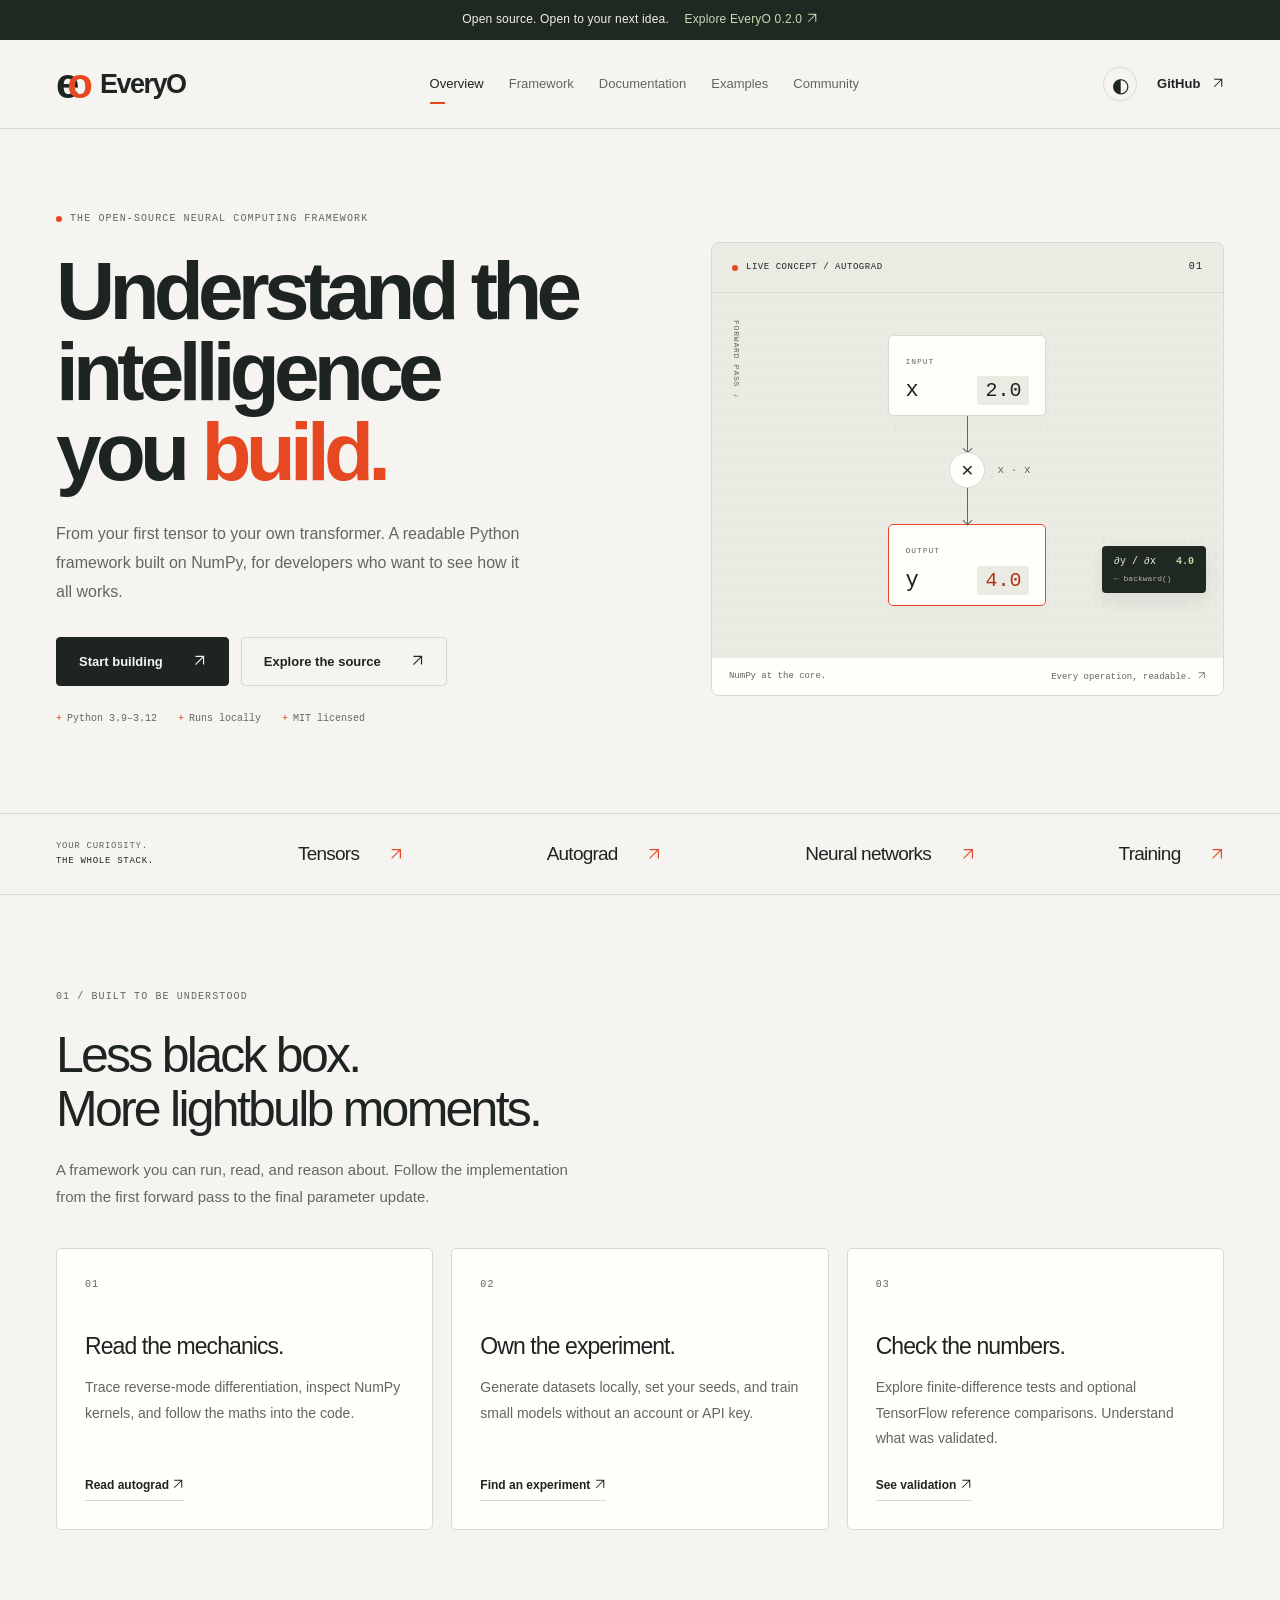
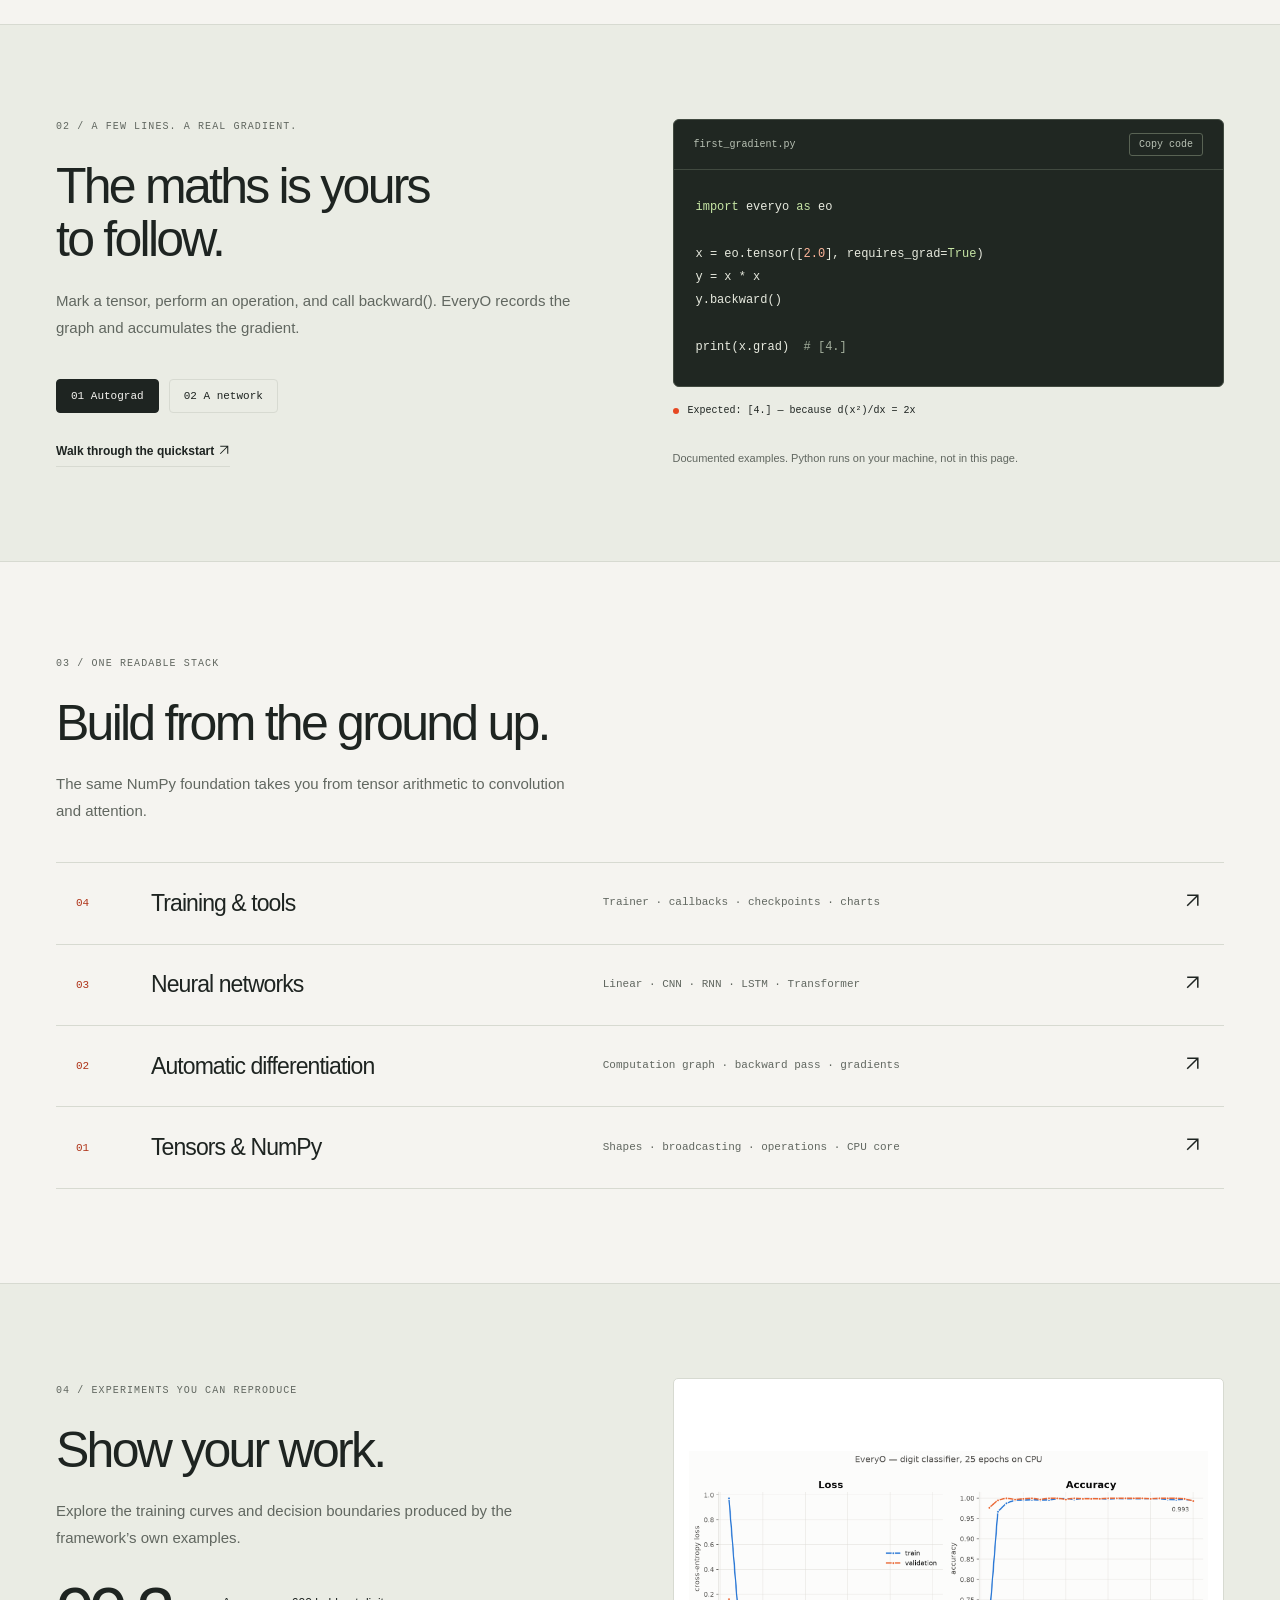
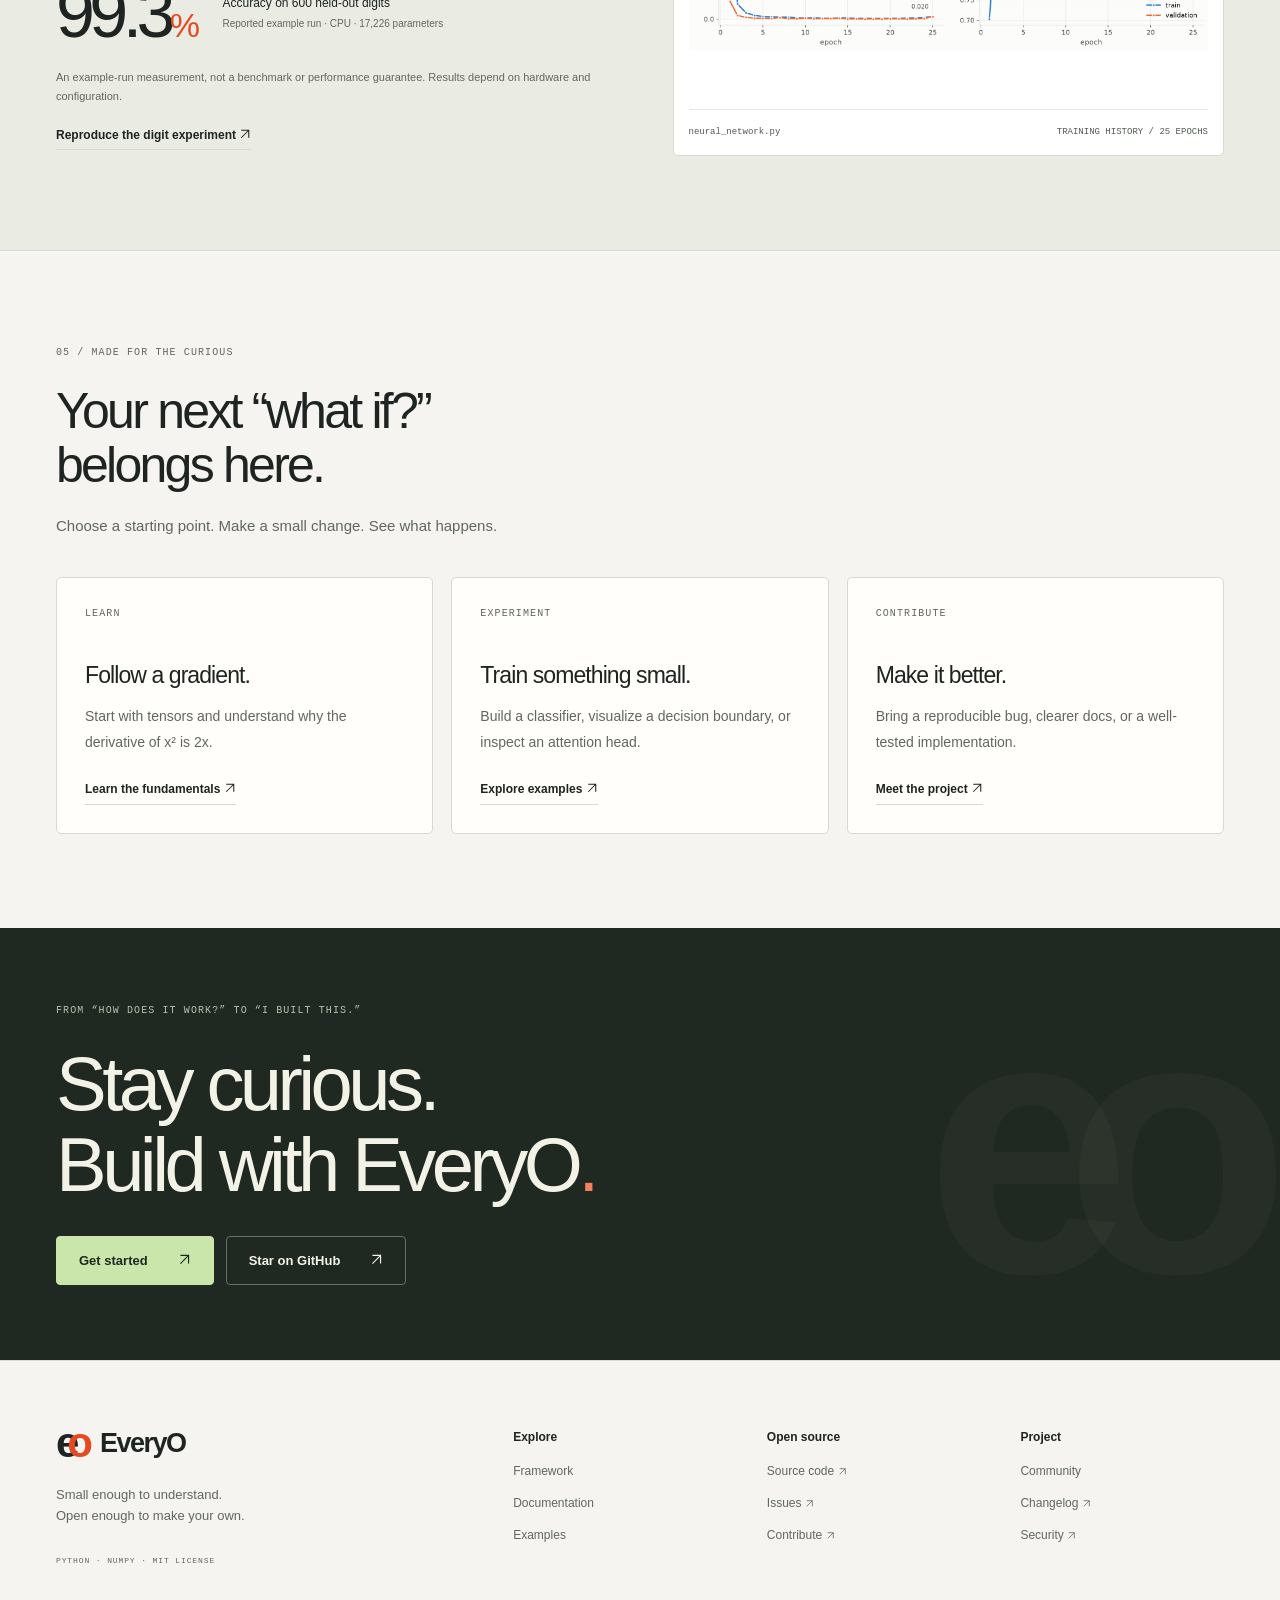
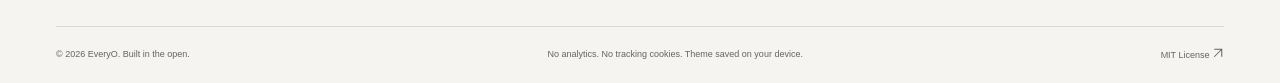
==== commit dc63195e: "Build polished multipage EveryO developer website" ====
--- a/index.html
+++ b/index.html
@@ -1,166 +1,774 @@
 <!doctype html>
-<html lang="en" data-theme="">
-<head>
-<meta charset="utf-8">
-<meta name="viewport" content="width=device-width, initial-scale=1">
-<title>EveryO — Open-Source AI &amp; Neural Computing Framework</title>
-<meta name="description" content="Explore EveryO, an open-source Python framework for numerical computing, automatic differentiation, neural networks, and machine learning experimentation.">
-<meta name="author" content="EveryO">
-<meta name="theme-color" content="#FAF7F0" media="(prefers-color-scheme: light)">
-<meta name="theme-color" content="#111518" media="(prefers-color-scheme: dark)">
-<link rel="canonical" href="https://krishanth7.github.io/everyo-site/">
+<html lang="en" data-theme="light">
+  <head>
+    <meta charset="utf-8" />
+    <meta name="viewport" content="width=device-width,initial-scale=1" />
+    <title>EveryO — Understand the intelligence you build.</title>
+    <meta
+      name="description"
+      content="A readable Python neural computing framework built on NumPy. Explore tensors, autograd, neural networks, and small-scale experiments."
+    />
+    <meta name="robots" content="index,follow" />
+    <meta name="theme-color" content="#f5f4f0" />
+    <link rel="canonical" href="https://krishanth7.github.io/everyo-site/" />
+    <meta property="og:type" content="website" />
+    <meta
+      property="og:title"
+      content="EveryO — Understand the intelligence you build."
+    />
+    <meta
+      property="og:description"
+      content="A readable Python neural computing framework built on NumPy. Explore tensors, autograd, neural networks, and small-scale experiments."
+    />
+    <meta
+      property="og:url"
+      content="https://krishanth7.github.io/everyo-site/"
+    />
+    <meta
+      property="og:image"
+      content="https://krishanth7.github.io/everyo-site/assets/img/social-card.png"
+    />
+    <meta property="og:image:width" content="1200" />
+    <meta property="og:image:height" content="630" />
+    <meta
+      property="og:image:alt"
+      content="EveryO — Understand the intelligence you build."
+    />
+    <meta name="twitter:card" content="summary_large_image" />
+    <meta
+      name="twitter:title"
+      content="EveryO — Understand the intelligence you build."
+    />
+    <meta
+      name="twitter:description"
+      content="A readable Python neural computing framework built on NumPy. Explore tensors, autograd, neural networks, and small-scale experiments."
+    />
+    <meta
+      name="twitter:image"
+      content="https://krishanth7.github.io/everyo-site/assets/img/social-card.png"
+    />
+    <link rel="icon" type="image/svg+xml" href="assets/img/favicon.svg" />
+    <script>
+      try {
+        var t = localStorage.getItem("everyo-theme");
+        document.documentElement.dataset.theme =
+          t === "dark" || t === "light"
+            ? t
+            : matchMedia("(prefers-color-scheme: dark)").matches
+              ? "dark"
+              : "light";
+      } catch (_) {}
+    </script>
+    <link rel="stylesheet" href="assets/css/developer-site.css" />
+    <script type="application/ld+json">
+      {
+        "@context": "https://schema.org",
+        "@type": "SoftwareSourceCode",
+        "name": "EveryO",
+        "codeRepository": "https://github.com/krishanth7/EveryO",
+        "programmingLanguage": "Python",
+        "license": "https://opensource.org/license/mit",
+        "description": "A NumPy-based neural computing framework for learning, teaching, and small-scale experiments."
+      }
+    </script>
+  </head>
+  <body data-page="overview">
+    <a class="skip" href="#main">Skip to content</a>
+    <div class="announcement">
+      <a href="https://github.com/krishanth7/EveryO/releases"
+        >Open source. Open to your next idea.
+        <span
+          >Explore EveryO 0.2.0
+          <svg
+            class="arrow"
+            viewBox="0 0 16 16"
+            fill="none"
+            stroke="currentColor"
+            stroke-width="1.4"
+            aria-hidden="true"
+          >
+            <path d="M3 13 13 3M3 3h10v10" /></svg></span
+      ></a>
+    </div>
+    <header class="site-header">
+      <div class="container header-inner">
+        <a class="brand" href="index.html" aria-label="EveryO home"
+          ><span class="brand-mark" aria-hidden="true">e<span>o</span></span
+          ><span>EveryO</span></a
+        >
+        <nav id="nav-links" aria-label="Primary">
+          <a data-page="overview" href="index.html" aria-current="page"
+            >Overview</a
+          ><a data-page="features" href="features.html">Framework</a
+          ><a data-page="documentation" href="documentation.html"
+            >Documentation</a
+          ><a data-page="examples" href="examples.html">Examples</a
+          ><a data-page="community" href="community.html">Community</a>
+        </nav>
+        <div class="header-actions">
+          <button
+            id="theme-toggle"
+            class="icon-button"
+            aria-label="Switch colour theme"
+            aria-pressed="false"
+            type="button"
+          >
+            ◐</button
+          ><a class="github-link" href="https://github.com/krishanth7/EveryO"
+            >GitHub
+            <span aria-hidden="true"
+              ><svg
+                class="arrow"
+                viewBox="0 0 16 16"
+                fill="none"
+                stroke="currentColor"
+                stroke-width="1.4"
+                aria-hidden="true"
+              >
+                <path d="M3 13 13 3M3 3h10v10" /></svg></span></a
+          ><button
+            id="nav-toggle"
+            class="icon-button menu-toggle"
+            type="button"
+            aria-expanded="false"
+            aria-controls="nav-links"
+            aria-label="Open menu"
+          >
+            ☰
+          </button>
+        </div>
+      </div>
+    </header>
+    <main id="main">
+      <section class="hero container" id="top">
+        <div class="hero-copy">
+          <p class="eyebrow">
+            <span class="status-dot"></span> THE OPEN-SOURCE NEURAL COMPUTING
+            FRAMEWORK
+          </p>
+          <h1>
+            Understand the<br />intelligence<br />you
+            <span class="accent-word">build.</span>
+          </h1>
+          <p class="hero-description">
+            From your first tensor to your own transformer. A readable Python
+            framework built on NumPy, for developers who want to see how it all
+            works.
+          </p>
+          <div class="actions">
+            <a class="button" href="documentation.html#install"
+              >Start building
+              <span aria-hidden="true"
+                ><svg
+                  class="arrow"
+                  viewBox="0 0 16 16"
+                  fill="none"
+                  stroke="currentColor"
+                  stroke-width="1.4"
+                  aria-hidden="true"
+                >
+                  <path d="M3 13 13 3M3 3h10v10" /></svg></span></a
+            ><a
+              class="button secondary"
+              href="https://github.com/krishanth7/EveryO"
+              >Explore the source
+              <span aria-hidden="true"
+                ><svg
+                  class="arrow"
+                  viewBox="0 0 16 16"
+                  fill="none"
+                  stroke="currentColor"
+                  stroke-width="1.4"
+                  aria-hidden="true"
+                >
+                  <path d="M3 13 13 3M3 3h10v10" /></svg></span
+            ></a>
+          </div>
+          <div class="hero-meta">
+            <span>Python 3.9–3.12</span><span>Runs locally</span
+            ><span>MIT licensed</span>
+          </div>
+        </div>
+        <div
+          class="graph"
+          aria-label="Computation graph: x equals 2, multiplied by itself gives y equals 4; the derivative is 4"
+        >
+          <div class="graph-top">
+            <span class="signal"></span> LIVE CONCEPT / AUTOGRAD
+            <span class="mono">01</span>
+          </div>
+          <div class="graph-stage">
+            <span class="graph-axis">FORWARD PASS ↓</span>
+            <div class="graph-node input-node">
+              <small>INPUT</small><strong>x <em>2.0</em></strong>
+            </div>
+            <div class="graph-wire"></div>
+            <div class="graph-operation">× <span>x · x</span></div>
+            <div class="graph-wire"></div>
+            <div class="graph-node output-node">
+              <small>OUTPUT</small><strong>y <em>4.0</em></strong>
+            </div>
+            <div class="gradient-note">
+              ∂y / ∂x <b>4.0</b><span>← backward()</span>
+            </div>
+          </div>
+          <div class="graph-bottom">
+            <span>NumPy at the core.</span
+            ><span
+              >Every operation, readable.
+              <svg
+                class="arrow"
+                viewBox="0 0 16 16"
+                fill="none"
+                stroke="currentColor"
+                stroke-width="1.4"
+                aria-hidden="true"
+              >
+                <path d="M3 13 13 3M3 3h10v10" /></svg
+            ></span>
+          </div>
+        </div>
+      </section>
+      <section class="principles">
+        <div class="container principles-inner">
+          <p>YOUR CURIOSITY.<br /><b>THE WHOLE STACK.</b></p>
+          <span
+            >Tensors
+            <i
+              ><svg
+                class="arrow"
+                viewBox="0 0 16 16"
+                fill="none"
+                stroke="currentColor"
+                stroke-width="1.4"
+                aria-hidden="true"
+              >
+                <path d="M3 13 13 3M3 3h10v10" /></svg></i></span
+          ><span
+            >Autograd
+            <i
+              ><svg
+                class="arrow"
+                viewBox="0 0 16 16"
+                fill="none"
+                stroke="currentColor"
+                stroke-width="1.4"
+                aria-hidden="true"
+              >
+                <path d="M3 13 13 3M3 3h10v10" /></svg></i></span
+          ><span
+            >Neural networks
+            <i
+              ><svg
+                class="arrow"
+                viewBox="0 0 16 16"
+                fill="none"
+                stroke="currentColor"
+                stroke-width="1.4"
+                aria-hidden="true"
+              >
+                <path d="M3 13 13 3M3 3h10v10" /></svg></i></span
+          ><span
+            >Training
+            <i
+              ><svg
+                class="arrow"
+                viewBox="0 0 16 16"
+                fill="none"
+                stroke="currentColor"
+                stroke-width="1.4"
+                aria-hidden="true"
+              >
+                <path d="M3 13 13 3M3 3h10v10" /></svg></i
+          ></span>
+        </div>
+      </section>
+      <section class="section container" id="why-everyo">
+        <div class="section-heading">
+          <p class="eyebrow">01 / BUILT TO BE UNDERSTOOD</p>
+          <h2>Less black box.<br />More lightbulb moments.</h2>
+          <p>
+            A framework you can run, read, and reason about. Follow the
+            implementation from the first forward pass to the final parameter
+            update.
+          </p>
+        </div>
+        <div class="grid three">
+          <article class="card">
+            <span class="card-index">01</span>
+            <h3>Read the mechanics.</h3>
+            <p>
+              Trace reverse-mode differentiation, inspect NumPy kernels, and
+              follow the maths into the code.
+            </p>
+            <a
+              class="text-link"
+              href="https://github.com/krishanth7/EveryO/blob/main/everyo/core/autograd.py"
+              >Read autograd
+              <span aria-hidden="true"
+                ><svg
+                  class="arrow"
+                  viewBox="0 0 16 16"
+                  fill="none"
+                  stroke="currentColor"
+                  stroke-width="1.4"
+                  aria-hidden="true"
+                >
+                  <path d="M3 13 13 3M3 3h10v10" /></svg></span
+            ></a>
+          </article>
+          <article class="card">
+            <span class="card-index">02</span>
+            <h3>Own the experiment.</h3>
+            <p>
+              Generate datasets locally, set your seeds, and train small models
+              without an account or API key.
+            </p>
+            <a class="text-link" href="examples.html"
+              >Find an experiment
+              <span aria-hidden="true"
+                ><svg
+                  class="arrow"
+                  viewBox="0 0 16 16"
+                  fill="none"
+                  stroke="currentColor"
+                  stroke-width="1.4"
+                  aria-hidden="true"
+                >
+                  <path d="M3 13 13 3M3 3h10v10" /></svg></span
+            ></a>
+          </article>
+          <article class="card">
+            <span class="card-index">03</span>
+            <h3>Check the numbers.</h3>
+            <p>
+              Explore finite-difference tests and optional TensorFlow reference
+              comparisons. Understand what was validated.
+            </p>
+            <a class="text-link" href="features.html#validation"
+              >See validation
+              <span aria-hidden="true"
+                ><svg
+                  class="arrow"
+                  viewBox="0 0 16 16"
+                  fill="none"
+                  stroke="currentColor"
+                  stroke-width="1.4"
+                  aria-hidden="true"
+                >
+                  <path d="M3 13 13 3M3 3h10v10" /></svg></span
+            ></a>
+          </article>
+        </div>
+      </section>
+      <section class="section code-section" id="code-preview">
+        <div class="container split">
+          <div>
+            <div class="section-heading">
+              <p class="eyebrow">02 / A FEW LINES. A REAL GRADIENT.</p>
+              <h2>The maths is yours<br />to follow.</h2>
+              <p>
+                Mark a tensor, perform an operation, and call backward(). EveryO
+                records the graph and accumulates the gradient.
+              </p>
+            </div>
+            <div
+              class="example-tabs"
+              role="group"
+              aria-label="Choose a code example"
+            >
+              <button
+                type="button"
+                data-example="gradients"
+                aria-pressed="true"
+              >
+                01 Autograd</button
+              ><button
+                type="button"
+                data-example="networks"
+                aria-pressed="false"
+              >
+                02 A network
+              </button>
+            </div>
+            <a class="text-link" href="documentation.html#gradients"
+              >Walk through the quickstart
+              <svg
+                class="arrow"
+                viewBox="0 0 16 16"
+                fill="none"
+                stroke="currentColor"
+                stroke-width="1.4"
+                aria-hidden="true"
+              >
+                <path d="M3 13 13 3M3 3h10v10" /></svg
+            ></a>
+          </div>
+          <div>
+            <div id="interactive-code">
+              <div class="codebox">
+                <div class="codebar">
+                  <span>first_gradient.py</span
+                  ><button class="copy-button" type="button">Copy code</button>
+                </div>
+                <pre><code>import everyo as eo
 
-<meta property="og:type" content="website">
-<meta property="og:title" content="EveryO — Open-Source AI &amp; Neural Computing Framework">
-<meta property="og:description" content="Explore EveryO, an open-source Python framework for numerical computing, automatic differentiation, neural networks, and machine learning experimentation.">
-<meta property="og:url" content="https://krishanth7.github.io/everyo-site/">
-<meta property="og:image" content="https://krishanth7.github.io/everyo-site/assets/img/banner.png">
-<meta name="twitter:card" content="summary_large_image">
-<meta name="twitter:title" content="EveryO — Open-Source AI &amp; Neural Computing Framework">
-<meta name="twitter:description" content="Explore EveryO, an open-source Python framework for numerical computing, automatic differentiation, neural networks, and machine learning experimentation.">
-<meta name="twitter:image" content="https://krishanth7.github.io/everyo-site/assets/img/banner.png">
+x = eo.tensor([2.0], requires_grad=True)
+y = x * x
+y.backward()
 
-<script>
-// Resolve the theme and disclosure styling before the first paint.
-(function () {
-  var root = document.documentElement;
-  root.classList.add('js');
-  var saved;
-  try { saved = localStorage.getItem('everyo-theme'); } catch (_) {}
-  root.dataset.theme = saved === 'light' || saved === 'dark' ? saved : (window.matchMedia('(prefers-color-scheme: dark)').matches ? 'dark' : 'light');
-})();
-</script>
-<link rel="icon" href="data:image/svg+xml,<svg xmlns='http://www.w3.org/2000/svg' viewBox='0 0 100 100'><rect width='100' height='100' rx='22' fill='%231a56c4'/><text y='.9em' x='50%' text-anchor='middle' font-size='62' font-family='monospace' font-weight='bold' fill='white'>E</text></svg>">
-<link rel="stylesheet" href="everyo-corporate.css?v=overview-20261104">
-<link rel="stylesheet" href="everyo-overview.css?v=overview-20261104">
-<meta name="robots" content="index,follow">
-<script type="application/ld+json">{"@context": "https://schema.org", "@type": "SoftwareSourceCode", "name": "EveryO", "description": "A Python neural computing framework written from scratch on NumPy for learning, teaching, and small-scale experimentation.", "url": "https://krishanth7.github.io/everyo-site/", "codeRepository": "https://github.com/krishanth7/EveryO", "programmingLanguage": "Python", "license": "https://opensource.org/license/mit", "isAccessibleForFree": true}</script>
-</head>
-<body class="overview-site" data-page="overview">
-<a class="skip-link" href="#main">Skip to content</a>
-
-<header class="site-header reference-header">
-  <div class="wrap">
-    <nav class="nav" aria-label="Primary">
-      <a class="brand" href="./#top" aria-label="EveryO home">
-        <svg class="orbit-logo" viewBox="0 0 84 64" fill="none" aria-hidden="true"><circle cx="42" cy="32" r="23" stroke="currentColor" stroke-width="6"/><ellipse cx="42" cy="32" rx="40" ry="10" transform="rotate(-25 42 32)" stroke="var(--header-lime)" stroke-width="2.6"/><circle cx="67" cy="12" r="5.5" fill="var(--header-lime)"/></svg>
-        <span>EveryO</span>
-      </a>
-      <ul class="nav__links" id="nav-links" data-open="false" data-state="closed">
-        <li><a aria-current="page" data-page="overview" href="./#top"><svg class="mobile-nav-icon" viewBox="0 0 24 24" fill="none" stroke="currentColor" stroke-width="1.6" stroke-linecap="round" stroke-linejoin="round" aria-hidden="true"><path d="m3 10 9-7 9 7v10a1 1 0 0 1-1 1h-5v-7H9v7H4a1 1 0 0 1-1-1Z"/></svg><span>Overview</span><span class="mobile-nav-chevron" aria-hidden="true">›</span></a></li>
-        <li><a data-page="documentation" class="nav__documentation" href="documentation.html"><svg class="mobile-nav-icon" viewBox="0 0 24 24" fill="none" stroke="currentColor" stroke-width="1.6" stroke-linecap="round" stroke-linejoin="round" aria-hidden="true"><path d="M12 5v16M12 5C8 2 4 3 2 4v15c3-1 6-1 10 2 4-3 7-3 10-2V4c-2-1-6-2-10 1Z"/></svg><span>Documentation</span><span class="mobile-nav-chevron" aria-hidden="true">›</span></a></li>
-        <li><a data-page="features" href="features.html"><svg class="mobile-nav-icon" viewBox="0 0 24 24" fill="none" stroke="currentColor" stroke-width="1.6" stroke-linecap="round" stroke-linejoin="round" aria-hidden="true"><path d="m12 2 10 5-10 5L2 7Zm-10 10 10 5 10-5M2 17l10 5 10-5"/></svg><span>Features</span><span class="mobile-nav-chevron" aria-hidden="true">›</span></a></li>
-        <li><a data-page="examples" href="examples.html"><svg class="mobile-nav-icon" viewBox="0 0 24 24" fill="none" stroke="currentColor" stroke-width="1.6" stroke-linecap="round" stroke-linejoin="round" aria-hidden="true"><path d="m7 6-6 6 6 6m10-12 6 6-6 6M14 3l-4 18"/></svg><span>Examples</span><span class="mobile-nav-chevron" aria-hidden="true">›</span></a></li>
-        <li><a data-page="community" href="community.html"><svg class="mobile-nav-icon" viewBox="0 0 24 24" fill="none" stroke="currentColor" stroke-width="1.6" stroke-linecap="round" stroke-linejoin="round" aria-hidden="true"><path d="M16 21v-2a4 4 0 0 0-4-4H6a4 4 0 0 0-4 4v2m20 0v-2a4 4 0 0 0-3-3.87M16 3.13a4 4 0 0 1 0 7.75"/><circle cx="9" cy="7" r="4"/></svg><span>Community</span><span class="mobile-nav-chevron" aria-hidden="true">›</span></a></li>
-      <li class="mobile-nav-actions"><a class="mobile-get-started" href="documentation.html#install">Get Started <span aria-hidden="true">→</span></a><a class="mobile-github" href="https://github.com/krishanth7/EveryO"><svg viewBox="0 0 24 24" fill="currentColor" aria-hidden="true"><path d="M12 .5a12 12 0 0 0-3.8 23.4c.6.1.8-.3.8-.6v-2c-3.3.7-4-1.6-4-1.6-.6-1.4-1.4-1.8-1.4-1.8-1-.7.1-.7.1-.7 1.2.1 1.8 1.2 1.8 1.2 1 1.8 2.8 1.3 3.5 1 .1-.8.4-1.3.7-1.6-2.7-.3-5.5-1.3-5.5-5.9 0-1.3.5-2.4 1.2-3.2-.1-.3-.5-1.5.1-3.2 0 0 1-.3 3.3 1.2a11.5 11.5 0 0 1 6 0C17.3 4.7 18.3 5 18.3 5c.6 1.7.2 2.9.1 3.2.8.8 1.2 1.9 1.2 3.2 0 4.6-2.8 5.6-5.5 5.9.4.4.8 1.1.8 2.2v3.3c0 .3.2.7.8.6A12 12 0 0 0 12 .5Z"/></svg><span>Star on GitHub</span></a></li>
-      </ul>
-      <div class="nav__actions">
-        <button class="header-search" id="search-open" type="button" aria-label="Search EveryO" aria-haspopup="dialog"><svg viewBox="0 0 24 24" fill="none" stroke="currentColor" stroke-width="1.8" aria-hidden="true"><circle cx="10.5" cy="10.5" r="7.5"/><path d="m16 16 5 5"/></svg><span>Search</span></button>
-        <a class="nav__github" href="https://github.com/krishanth7/EveryO" aria-label="Star EveryO on GitHub"><svg viewBox="0 0 24 24" fill="currentColor" aria-hidden="true"><path d="M12 .5a12 12 0 0 0-3.8 23.4c.6.1.8-.3.8-.6v-2c-3.3.7-4-1.6-4-1.6-.6-1.4-1.4-1.8-1.4-1.8-1-.7.1-.7.1-.7 1.2.1 1.8 1.2 1.8 1.2 1 1.8 2.8 1.3 3.5 1 .1-.8.4-1.3.7-1.6-2.7-.3-5.5-1.3-5.5-5.9 0-1.3.5-2.4 1.2-3.2-.1-.3-.5-1.5.1-3.2 0 0 1-.3 3.3 1.2a11.5 11.5 0 0 1 6 0C17.3 4.7 18.3 5 18.3 5c.6 1.7.2 2.9.1 3.2.8.8 1.2 1.9 1.2 3.2 0 4.6-2.8 5.6-5.5 5.9.4.4.8 1.1.8 2.2v3.3c0 .3.2.7.8.6A12 12 0 0 0 12 .5Z"/></svg><span>Star</span></a>
-        <button class="theme-switch" id="theme-toggle" type="button" aria-label="Switch colour theme" aria-pressed="false"><span class="theme-choice theme-choice--light"><svg viewBox="0 0 24 24" fill="none" stroke="currentColor" stroke-width="1.6" aria-hidden="true"><circle cx="12" cy="12" r="4"/><path d="M12 2v2m0 16v2M2 12h2m16 0h2M5 5l1.5 1.5m11 11L19 19M5 19l1.5-1.5m11-11L19 5"/></svg></span><span class="theme-choice theme-choice--dark"><svg viewBox="0 0 24 24" fill="none" stroke="currentColor" stroke-width="1.6" aria-hidden="true"><path d="M21 12.8A9 9 0 1 1 11.2 3a7 7 0 0 0 9.8 9.8Z"/></svg></span></button>
-        <a class="btn btn--primary btn--sm nav__start" href="documentation.html#install">Get Started <span aria-hidden="true">→</span></a>
-        <button class="icon-btn nav__toggle" id="nav-toggle" type="button" aria-label="Open menu" aria-expanded="false" aria-controls="nav-links"><svg class="menu-hamburger" viewBox="0 0 24 24" fill="none" stroke="currentColor" stroke-width="1.8" stroke-linecap="round" aria-hidden="true"><path class="menu-line menu-line--top" d="M4 6h16"/><path class="menu-line menu-line--middle" d="M4 12h16"/><path class="menu-line menu-line--bottom" d="M4 18h16"/></svg></button>
+print(x.grad)  # [4.]
+</code></pre>
+                <span class="copy-status" role="status"></span>
+              </div>
+            </div>
+            <div class="code-result">
+              <span class="status-dot"></span
+              ><span id="example-caption"
+                >Expected: [4.] — because d(x²)/dx = 2x</span
+              >
+            </div>
+            <p class="caption">
+              Documented examples. Python runs on your machine, not in this
+              page.
+            </p>
+          </div>
+        </div>
+      </section>
+      <section class="section container" id="how-it-works">
+        <div class="section-heading">
+          <p class="eyebrow">03 / ONE READABLE STACK</p>
+          <h2>Build from the ground up.</h2>
+          <p>
+            The same NumPy foundation takes you from tensor arithmetic to
+            convolution and attention.
+          </p>
+        </div>
+        <div class="stack">
+          <a href="features.html#training"
+            ><span>04</span>
+            <h3>Training &amp; tools</h3>
+            <p>Trainer · callbacks · checkpoints · charts</p>
+            <b
+              ><svg
+                class="arrow"
+                viewBox="0 0 16 16"
+                fill="none"
+                stroke="currentColor"
+                stroke-width="1.4"
+                aria-hidden="true"
+              >
+                <path d="M3 13 13 3M3 3h10v10" /></svg></b></a
+          ><a href="features.html#networks"
+            ><span>03</span>
+            <h3>Neural networks</h3>
+            <p>Linear · CNN · RNN · LSTM · Transformer</p>
+            <b
+              ><svg
+                class="arrow"
+                viewBox="0 0 16 16"
+                fill="none"
+                stroke="currentColor"
+                stroke-width="1.4"
+                aria-hidden="true"
+              >
+                <path d="M3 13 13 3M3 3h10v10" /></svg></b></a
+          ><a href="features.html#autograd"
+            ><span>02</span>
+            <h3>Automatic differentiation</h3>
+            <p>Computation graph · backward pass · gradients</p>
+            <b
+              ><svg
+                class="arrow"
+                viewBox="0 0 16 16"
+                fill="none"
+                stroke="currentColor"
+                stroke-width="1.4"
+                aria-hidden="true"
+              >
+                <path d="M3 13 13 3M3 3h10v10" /></svg></b></a
+          ><a href="features.html#tensors"
+            ><span>01</span>
+            <h3>Tensors &amp; NumPy</h3>
+            <p>Shapes · broadcasting · operations · CPU core</p>
+            <b
+              ><svg
+                class="arrow"
+                viewBox="0 0 16 16"
+                fill="none"
+                stroke="currentColor"
+                stroke-width="1.4"
+                aria-hidden="true"
+              >
+                <path d="M3 13 13 3M3 3h10v10" /></svg></b
+          ></a>
+        </div>
+      </section>
+      <section class="section results-section" id="results">
+        <div class="container split">
+          <div>
+            <div class="section-heading">
+              <p class="eyebrow">04 / EXPERIMENTS YOU CAN REPRODUCE</p>
+              <h2>Show your work.</h2>
+              <p>
+                Explore the training curves and decision boundaries produced by
+                the framework’s own examples.
+              </p>
+            </div>
+            <div class="result-stat">
+              <strong>99.3<span>%</span></strong>
+              <p>
+                Accuracy on 600 held-out digits<br /><span
+                  >Reported example run · CPU · 17,226 parameters</span
+                >
+              </p>
+            </div>
+            <p class="caption">
+              An example-run measurement, not a benchmark or performance
+              guarantee. Results depend on hardware and configuration.
+            </p>
+            <a class="text-link" href="examples.html#digits"
+              >Reproduce the digit experiment
+              <svg
+                class="arrow"
+                viewBox="0 0 16 16"
+                fill="none"
+                stroke="currentColor"
+                stroke-width="1.4"
+                aria-hidden="true"
+              >
+                <path d="M3 13 13 3M3 3h10v10" /></svg
+            ></a>
+          </div>
+          <figure class="result-figure">
+            <img
+              src="assets/img/training-curves.png"
+              alt="Training and validation loss and accuracy curves from the EveryO digit classifier example"
+              loading="lazy"
+              width="1200"
+              height="420"
+            />
+            <figcaption>
+              neural_network.py <span>TRAINING HISTORY / 25 EPOCHS</span>
+            </figcaption>
+          </figure>
+        </div>
+      </section>
+      <section class="section container" id="community">
+        <div class="section-heading">
+          <p class="eyebrow">05 / MADE FOR THE CURIOUS</p>
+          <h2>Your next “what if?”<br />belongs here.</h2>
+          <p>Choose a starting point. Make a small change. See what happens.</p>
+        </div>
+        <div class="grid three">
+          <article class="card">
+            <span class="card-index">LEARN</span>
+            <h3>Follow a gradient.</h3>
+            <p>
+              Start with tensors and understand why the derivative of x² is 2x.
+            </p>
+            <a class="text-link" href="documentation.html#gradients"
+              >Learn the fundamentals
+              <span aria-hidden="true"
+                ><svg
+                  class="arrow"
+                  viewBox="0 0 16 16"
+                  fill="none"
+                  stroke="currentColor"
+                  stroke-width="1.4"
+                  aria-hidden="true"
+                >
+                  <path d="M3 13 13 3M3 3h10v10" /></svg></span
+            ></a>
+          </article>
+          <article class="card">
+            <span class="card-index">EXPERIMENT</span>
+            <h3>Train something small.</h3>
+            <p>
+              Build a classifier, visualize a decision boundary, or inspect an
+              attention head.
+            </p>
+            <a class="text-link" href="examples.html"
+              >Explore examples
+              <span aria-hidden="true"
+                ><svg
+                  class="arrow"
+                  viewBox="0 0 16 16"
+                  fill="none"
+                  stroke="currentColor"
+                  stroke-width="1.4"
+                  aria-hidden="true"
+                >
+                  <path d="M3 13 13 3M3 3h10v10" /></svg></span
+            ></a>
+          </article>
+          <article class="card">
+            <span class="card-index">CONTRIBUTE</span>
+            <h3>Make it better.</h3>
+            <p>
+              Bring a reproducible bug, clearer docs, or a well-tested
+              implementation.
+            </p>
+            <a class="text-link" href="community.html"
+              >Meet the project
+              <span aria-hidden="true"
+                ><svg
+                  class="arrow"
+                  viewBox="0 0 16 16"
+                  fill="none"
+                  stroke="currentColor"
+                  stroke-width="1.4"
+                  aria-hidden="true"
+                >
+                  <path d="M3 13 13 3M3 3h10v10" /></svg></span
+            ></a>
+          </article>
+        </div>
+      </section>
+      <section class="cta-section" id="get-started">
+        <div class="container">
+          <p class="eyebrow">FROM “HOW DOES IT WORK?” TO “I BUILT THIS.”</p>
+          <h2>Stay curious.<br />Build with EveryO<span>.</span></h2>
+          <div class="actions">
+            <a class="button" href="documentation.html#install"
+              >Get started
+              <span aria-hidden="true"
+                ><svg
+                  class="arrow"
+                  viewBox="0 0 16 16"
+                  fill="none"
+                  stroke="currentColor"
+                  stroke-width="1.4"
+                  aria-hidden="true"
+                >
+                  <path d="M3 13 13 3M3 3h10v10" /></svg></span></a
+            ><a
+              class="button secondary"
+              href="https://github.com/krishanth7/EveryO"
+              >Star on GitHub
+              <span aria-hidden="true"
+                ><svg
+                  class="arrow"
+                  viewBox="0 0 16 16"
+                  fill="none"
+                  stroke="currentColor"
+                  stroke-width="1.4"
+                  aria-hidden="true"
+                >
+                  <path d="M3 13 13 3M3 3h10v10" /></svg></span
+            ></a>
+          </div>
+          <span class="cta-watermark" aria-hidden="true">eo</span>
+        </div>
+      </section>
+    </main>
+    <footer>
+      <div class="container">
+        <div class="footer-top">
+          <div>
+            <a class="brand" href="index.html"
+              ><span class="brand-mark" aria-hidden="true">e<span>o</span></span
+              ><span>EveryO</span></a
+            >
+            <p>
+              Small enough to understand.<br />Open enough to make your own.
+            </p>
+            <span class="mono">PYTHON · NUMPY · MIT LICENSE</span>
+          </div>
+          <nav aria-label="Explore">
+            <h2>Explore</h2>
+            <a href="features.html">Framework</a
+            ><a href="documentation.html">Documentation</a
+            ><a href="examples.html">Examples</a>
+          </nav>
+          <nav aria-label="Open source">
+            <h2>Open source</h2>
+            <a href="https://github.com/krishanth7/EveryO"
+              >Source code
+              <svg
+                class="arrow"
+                viewBox="0 0 16 16"
+                fill="none"
+                stroke="currentColor"
+                stroke-width="1.4"
+                aria-hidden="true"
+              >
+                <path d="M3 13 13 3M3 3h10v10" /></svg></a
+            ><a href="https://github.com/krishanth7/EveryO/issues"
+              >Issues
+              <svg
+                class="arrow"
+                viewBox="0 0 16 16"
+                fill="none"
+                stroke="currentColor"
+                stroke-width="1.4"
+                aria-hidden="true"
+              >
+                <path d="M3 13 13 3M3 3h10v10" /></svg></a
+            ><a
+              href="https://github.com/krishanth7/EveryO/blob/main/CONTRIBUTING.md"
+              >Contribute
+              <svg
+                class="arrow"
+                viewBox="0 0 16 16"
+                fill="none"
+                stroke="currentColor"
+                stroke-width="1.4"
+                aria-hidden="true"
+              >
+                <path d="M3 13 13 3M3 3h10v10" /></svg
+            ></a>
+          </nav>
+          <nav aria-label="Project">
+            <h2>Project</h2>
+            <a href="community.html">Community</a
+            ><a
+              href="https://github.com/krishanth7/EveryO/blob/main/CHANGELOG.md"
+              >Changelog
+              <svg
+                class="arrow"
+                viewBox="0 0 16 16"
+                fill="none"
+                stroke="currentColor"
+                stroke-width="1.4"
+                aria-hidden="true"
+              >
+                <path d="M3 13 13 3M3 3h10v10" /></svg></a
+            ><a
+              href="https://github.com/krishanth7/EveryO/blob/main/SECURITY.md"
+              >Security
+              <svg
+                class="arrow"
+                viewBox="0 0 16 16"
+                fill="none"
+                stroke="currentColor"
+                stroke-width="1.4"
+                aria-hidden="true"
+              >
+                <path d="M3 13 13 3M3 3h10v10" /></svg
+            ></a>
+          </nav>
+        </div>
+        <div class="footer-bottom">
+          <span>© 2026 EveryO. Built in the open.</span
+          ><span
+            >No analytics. No tracking cookies. Theme saved on your
+            device.</span
+          ><a href="https://github.com/krishanth7/EveryO/blob/main/LICENSE"
+            >MIT License
+            <svg
+              class="arrow"
+              viewBox="0 0 16 16"
+              fill="none"
+              stroke="currentColor"
+              stroke-width="1.4"
+              aria-hidden="true"
+            >
+              <path d="M3 13 13 3M3 3h10v10" /></svg
+          ></a>
+        </div>
       </div>
-    </nav>
-  </div>
-</header>
-<dialog class="site-search" id="site-search" aria-labelledby="search-title">
-  <div class="search-heading"><h2 id="search-title">Search EveryO</h2><button type="button" id="search-close" aria-label="Close search">✕</button></div>
-  <label for="site-search-input">Find a feature, guide, or example</label>
-  <input id="site-search-input" type="search" placeholder="Try autograd, ONNX, or installation…" autocomplete="off">
-  <p class="search-status" id="search-status" role="status"></p>
-  <ul id="search-results"></ul>
-</dialog>
-<main id="main"><section class="hero ov-hero" id="top" aria-labelledby="overview-title">
-  <div class="wrap hero__inner">
-    <div class="desktop-hero">
-      <div class="desktop-hero__copy">
-        <p class="desktop-hero__eyebrow">OPEN-SOURCE <span>AI</span> FRAMEWORK</p>
-        <h1 id="overview-title">Build <span>intelligence,</span><br>your way.</h1>
-        <p class="desktop-hero__lede">An open-source Python framework for exploring machine learning, neural networks, automatic differentiation, and numerical computing.</p>
-        <div class="desktop-hero__buttons"><a class="desktop-hero__primary" href="documentation.html#install">Get Started <span aria-hidden="true">→</span></a><a class="desktop-hero__secondary" href="https://github.com/krishanth7/EveryO">Explore GitHub</a></div>
-        <ul class="desktop-hero__badges" aria-label="Framework principles">
-          <li><svg viewBox="0 0 24 24" fill="none" stroke="currentColor" stroke-width="1.7" aria-hidden="true"><path d="m7 6-6 6 6 6m10-12 6 6-6 6M14 3l-4 18"/></svg>Open Source</li>
-          <li><svg viewBox="0 0 24 24" fill="none" stroke="currentColor" stroke-width="1.7" aria-hidden="true"><path d="m12 2 10 5-10 5L2 7Zm-10 10 10 5 10-5M2 17l10 5 10-5"/></svg>Developer First</li>
-          <li><svg viewBox="0 0 24 24" fill="none" stroke="currentColor" stroke-width="1.7" aria-hidden="true"><path d="m12 2 8 4v10l-8 5-8-5V6Zm0 9v10M4 6l8 5 8-5M8 4l8 5v5"/></svg>Extensible</li>
-        </ul>
-      </div>
-      <div class="desktop-hero__art"><svg class="neural-stack" viewBox="0 0 760 530" fill="none" aria-hidden="true">
-<defs>
- <linearGradient id="glass-fill" x1="140" y1="0" x2="500" y2="280" gradientUnits="userSpaceOnUse"><stop stop-color="var(--glass-bright)"/><stop offset=".52" stop-color="var(--glass-mid)"/><stop offset="1" stop-color="var(--glass-bright)"/></linearGradient>
- <linearGradient id="base-fill" x1="180" y1="350" x2="520" y2="460" gradientUnits="userSpaceOnUse"><stop stop-color="#a4eb24" stop-opacity=".2"/><stop offset=".65" stop-color="#c8ff3d" stop-opacity=".85"/><stop offset="1" stop-color="#93d719" stop-opacity=".3"/></linearGradient>
- <radialGradient id="node-fill"><stop stop-color="#f1ffb0"/><stop offset=".5" stop-color="#d5ff54"/><stop offset="1" stop-color="#a3ef18"/></radialGradient>
- <radialGradient id="ground-glow"><stop stop-color="#a8f52d" stop-opacity=".4"/><stop offset="1" stop-color="#a8f52d" stop-opacity="0"/></radialGradient>
- <filter id="node-glow" x="-100%" y="-100%" width="300%" height="300%"><feGaussianBlur stdDeviation="5"/></filter>
- <filter id="layer-shadow" x="-30%" y="-50%" width="160%" height="220%"><feDropShadow dx="0" dy="12" stdDeviation="12" flood-color="#385000" flood-opacity=".2"/></filter>
-</defs>
-<ellipse cx="390" cy="433" rx="280" ry="77" fill="url(#ground-glow)"/>
-<g transform="rotate(-17 390 260)"><ellipse cx="390" cy="260" rx="366" ry="110" stroke="#a9ef29" stroke-width="1.3"/><ellipse cx="390" cy="268" rx="366" ry="110" stroke="#a9ef29" stroke-opacity=".2" stroke-width=".7"/><circle cx="56" cy="215" r="6" fill="url(#node-fill)"/><circle cx="692" cy="320" r="7" fill="url(#node-fill)"/><circle cx="680" cy="190" r="6" fill="url(#node-fill)"/></g>
-<path d="m155 365 300-97q12-4 24 0l191 66q18 6 0 13L370 448q-12 4-24 0l-191-66q-18-8 0-17Z" fill="url(#base-fill)" stroke="#c7ff42" stroke-width="1.5"/>
-<path d="m146 375 202 72q10 4 22 0l309-104v16q0 7-10 10L371 470q-12 4-24 0l-191-66q-10-3-10-12Z" fill="url(#base-fill)" stroke="#b3f22d" stroke-opacity=".6"/>
-<g filter="url(#layer-shadow)"><path d="M130 330 429 233q12-4 24 0l190 65q18 7 0 14L344 410q-12 4-24 0l-190-65q-18-8 0-15Z" fill="url(#glass-fill)" stroke="var(--glass-edge)" stroke-width="1.5"/></g><path d="M260 316 344 284" stroke="#b7f73b" stroke-width="1.2" stroke-opacity=".85"/><path d="M260 316 347 356" stroke="#b7f73b" stroke-width="1.2" stroke-opacity=".85"/><path d="M344 284 432 305" stroke="#b7f73b" stroke-width="1.2" stroke-opacity=".85"/><path d="M344 284 347 356" stroke="#b7f73b" stroke-width="1.2" stroke-opacity=".85"/><path d="M344 284 423 387" stroke="#b7f73b" stroke-width="1.2" stroke-opacity=".85"/><path d="M432 305 514 328" stroke="#b7f73b" stroke-width="1.2" stroke-opacity=".85"/><path d="M432 305 347 356" stroke="#b7f73b" stroke-width="1.2" stroke-opacity=".85"/><path d="M432 305 423 387" stroke="#b7f73b" stroke-width="1.2" stroke-opacity=".85"/><path d="M514 328 531 371" stroke="#b7f73b" stroke-width="1.2" stroke-opacity=".85"/><path d="M347 356 423 387" stroke="#b7f73b" stroke-width="1.2" stroke-opacity=".85"/><path d="M423 387 531 371" stroke="#b7f73b" stroke-width="1.2" stroke-opacity=".85"/><path d="M347 356 531 371" stroke="#b7f73b" stroke-width="1.2" stroke-opacity=".85"/><circle cx="260" cy="316" r="11" fill="#b9ff32" opacity=".45" filter="url(#node-glow)"/><circle cx="260" cy="316" r="7" fill="url(#node-fill)"/><circle cx="344" cy="284" r="11" fill="#b9ff32" opacity=".45" filter="url(#node-glow)"/><circle cx="344" cy="284" r="7" fill="url(#node-fill)"/><circle cx="432" cy="305" r="11" fill="#b9ff32" opacity=".45" filter="url(#node-glow)"/><circle cx="432" cy="305" r="7" fill="url(#node-fill)"/><circle cx="514" cy="328" r="11" fill="#b9ff32" opacity=".45" filter="url(#node-glow)"/><circle cx="514" cy="328" r="7" fill="url(#node-fill)"/><circle cx="347" cy="356" r="11" fill="#b9ff32" opacity=".45" filter="url(#node-glow)"/><circle cx="347" cy="356" r="7" fill="url(#node-fill)"/><circle cx="423" cy="387" r="11" fill="#b9ff32" opacity=".45" filter="url(#node-glow)"/><circle cx="423" cy="387" r="7" fill="url(#node-fill)"/><circle cx="531" cy="371" r="11" fill="#b9ff32" opacity=".45" filter="url(#node-glow)"/><circle cx="531" cy="371" r="7" fill="url(#node-fill)"/><g filter="url(#layer-shadow)"><path d="M130 250 429 153q12-4 24 0l190 65q18 7 0 14L344 330q-12 4-24 0l-190-65q-18-8 0-15Z" fill="url(#glass-fill)" stroke="var(--glass-edge)" stroke-width="1.5"/></g><path d="M260 236 344 204" stroke="#b7f73b" stroke-width="1.2" stroke-opacity=".85"/><path d="M260 236 347 276" stroke="#b7f73b" stroke-width="1.2" stroke-opacity=".85"/><path d="M344 204 432 225" stroke="#b7f73b" stroke-width="1.2" stroke-opacity=".85"/><path d="M344 204 347 276" stroke="#b7f73b" stroke-width="1.2" stroke-opacity=".85"/><path d="M344 204 423 307" stroke="#b7f73b" stroke-width="1.2" stroke-opacity=".85"/><path d="M432 225 514 248" stroke="#b7f73b" stroke-width="1.2" stroke-opacity=".85"/><path d="M432 225 347 276" stroke="#b7f73b" stroke-width="1.2" stroke-opacity=".85"/><path d="M432 225 423 307" stroke="#b7f73b" stroke-width="1.2" stroke-opacity=".85"/><path d="M514 248 531 291" stroke="#b7f73b" stroke-width="1.2" stroke-opacity=".85"/><path d="M347 276 423 307" stroke="#b7f73b" stroke-width="1.2" stroke-opacity=".85"/><path d="M423 307 531 291" stroke="#b7f73b" stroke-width="1.2" stroke-opacity=".85"/><path d="M347 276 531 291" stroke="#b7f73b" stroke-width="1.2" stroke-opacity=".85"/><path d="M260 244 270 316" stroke="#aef532" stroke-width="1" stroke-opacity=".6"/><path d="M432 233 442 305" stroke="#aef532" stroke-width="1" stroke-opacity=".6"/><path d="M347 284 357 356" stroke="#aef532" stroke-width="1" stroke-opacity=".6"/><path d="M531 299 541 371" stroke="#aef532" stroke-width="1" stroke-opacity=".6"/><circle cx="260" cy="236" r="11" fill="#b9ff32" opacity=".45" filter="url(#node-glow)"/><circle cx="260" cy="236" r="7" fill="url(#node-fill)"/><circle cx="344" cy="204" r="11" fill="#b9ff32" opacity=".45" filter="url(#node-glow)"/><circle cx="344" cy="204" r="7" fill="url(#node-fill)"/><circle cx="432" cy="225" r="11" fill="#b9ff32" opacity=".45" filter="url(#node-glow)"/><circle cx="432" cy="225" r="7" fill="url(#node-fill)"/><circle cx="514" cy="248" r="11" fill="#b9ff32" opacity=".45" filter="url(#node-glow)"/><circle cx="514" cy="248" r="7" fill="url(#node-fill)"/><circle cx="347" cy="276" r="11" fill="#b9ff32" opacity=".45" filter="url(#node-glow)"/><circle cx="347" cy="276" r="7" fill="url(#node-fill)"/><circle cx="423" cy="307" r="11" fill="#b9ff32" opacity=".45" filter="url(#node-glow)"/><circle cx="423" cy="307" r="7" fill="url(#node-fill)"/><circle cx="531" cy="291" r="11" fill="#b9ff32" opacity=".45" filter="url(#node-glow)"/><circle cx="531" cy="291" r="7" fill="url(#node-fill)"/><g filter="url(#layer-shadow)"><path d="M130 170 429 73q12-4 24 0l190 65q18 7 0 14L344 250q-12 4-24 0l-190-65q-18-8 0-15Z" fill="url(#glass-fill)" stroke="var(--glass-edge)" stroke-width="1.5"/></g><path d="M260 156 344 124" stroke="#b7f73b" stroke-width="1.2" stroke-opacity=".85"/><path d="M260 156 347 196" stroke="#b7f73b" stroke-width="1.2" stroke-opacity=".85"/><path d="M344 124 432 145" stroke="#b7f73b" stroke-width="1.2" stroke-opacity=".85"/><path d="M344 124 347 196" stroke="#b7f73b" stroke-width="1.2" stroke-opacity=".85"/><path d="M344 124 423 227" stroke="#b7f73b" stroke-width="1.2" stroke-opacity=".85"/><path d="M432 145 514 168" stroke="#b7f73b" stroke-width="1.2" stroke-opacity=".85"/><path d="M432 145 347 196" stroke="#b7f73b" stroke-width="1.2" stroke-opacity=".85"/><path d="M432 145 423 227" stroke="#b7f73b" stroke-width="1.2" stroke-opacity=".85"/><path d="M514 168 531 211" stroke="#b7f73b" stroke-width="1.2" stroke-opacity=".85"/><path d="M347 196 423 227" stroke="#b7f73b" stroke-width="1.2" stroke-opacity=".85"/><path d="M423 227 531 211" stroke="#b7f73b" stroke-width="1.2" stroke-opacity=".85"/><path d="M347 196 531 211" stroke="#b7f73b" stroke-width="1.2" stroke-opacity=".85"/><path d="M260 164 270 236" stroke="#aef532" stroke-width="1" stroke-opacity=".6"/><path d="M432 153 442 225" stroke="#aef532" stroke-width="1" stroke-opacity=".6"/><path d="M347 204 357 276" stroke="#aef532" stroke-width="1" stroke-opacity=".6"/><path d="M531 219 541 291" stroke="#aef532" stroke-width="1" stroke-opacity=".6"/><circle cx="260" cy="156" r="11" fill="#b9ff32" opacity=".45" filter="url(#node-glow)"/><circle cx="260" cy="156" r="7" fill="url(#node-fill)"/><circle cx="344" cy="124" r="11" fill="#b9ff32" opacity=".45" filter="url(#node-glow)"/><circle cx="344" cy="124" r="7" fill="url(#node-fill)"/><circle cx="432" cy="145" r="11" fill="#b9ff32" opacity=".45" filter="url(#node-glow)"/><circle cx="432" cy="145" r="7" fill="url(#node-fill)"/><circle cx="514" cy="168" r="11" fill="#b9ff32" opacity=".45" filter="url(#node-glow)"/><circle cx="514" cy="168" r="7" fill="url(#node-fill)"/><circle cx="347" cy="196" r="11" fill="#b9ff32" opacity=".45" filter="url(#node-glow)"/><circle cx="347" cy="196" r="7" fill="url(#node-fill)"/><circle cx="423" cy="227" r="11" fill="#b9ff32" opacity=".45" filter="url(#node-glow)"/><circle cx="423" cy="227" r="7" fill="url(#node-fill)"/><circle cx="531" cy="211" r="11" fill="#b9ff32" opacity=".45" filter="url(#node-glow)"/><circle cx="531" cy="211" r="7" fill="url(#node-fill)"/></svg>
-        <div class="desktop-hero__code" aria-label="EveryO model example"><code><span>import</span> everyo <span>as</span> eo<br>model = eo.Sequential(eo.Linear(8, 1))</code></div>
-      </div>
-    </div>
-
-  </div>
-</section>
-<section class="ov-section" id="what-is-everyo" aria-labelledby="what-title"><div class="ov-wrap ov-split"><div><p class="ov-eyebrow">WHAT IS EVERYO?</p><h2 id="what-title">Explore the foundations of intelligent computing.</h2><p class="ov-lede">EveryO is a neural computing framework written from scratch in Python on NumPy. Follow a number from a tensor, through an operation, and into its gradient.</p><p>Built for learning, teaching, and small-scale experiments, it brings tensors, automatic differentiation, layers, optimizers, and training into one readable project.</p><p class="ov-note">A learning and experimentation framework—not a production training runtime.</p><a class="ov-link" href="documentation.html">Explore the architecture <span aria-hidden="true">→</span></a></div><div class="ov-concept"><div class="ov-concept__top"><span class="ov-editor-dots" aria-hidden="true">● ● ●</span><span>Inside the framework</span></div><div class="ov-concept__steps" role="group" aria-label="Explore framework concepts"><button type="button" data-concept="tensor" aria-pressed="true"><svg viewBox="0 0 24 24" fill="none" stroke="currentColor" stroke-width="1.6" stroke-linecap="round" stroke-linejoin="round" aria-hidden="true"><path d="m12 2 9 5v10l-9 5-9-5V7Zm0 10v10M3 7l9 5 9-5"/></svg><span>Tensors</span><small>Store the numbers</small></button><span aria-hidden="true">→</span><button type="button" data-concept="gradient" aria-pressed="false"><svg viewBox="0 0 24 24" fill="none" stroke="currentColor" stroke-width="1.6" stroke-linecap="round" stroke-linejoin="round" aria-hidden="true"><path d="M3 20h18M4 17 9 7l5 7 6-12"/></svg><span>Gradients</span><small>Trace the change</small></button><span aria-hidden="true">→</span><button type="button" data-concept="network" aria-pressed="false"><svg viewBox="0 0 24 24" fill="none" stroke="currentColor" stroke-width="1.6" stroke-linecap="round" stroke-linejoin="round" aria-hidden="true"><circle cx="5" cy="6" r="3"/><circle cx="19" cy="6" r="3"/><circle cx="12" cy="19" r="3"/><path d="m7 8 4 8m6-8-4 8M8 6h8"/></svg><span>Networks</span><small>Connect the layers</small></button></div><p id="concept-explanation" role="status">Tensors hold numerical data, shapes, and device information. NumPy powers the core computation.</p><code id="concept-code">x = eo.tensor([2.0], requires_grad=True)</code></div></div></section><section class="ov-section ov-surface" id="why-everyo"><div class="ov-wrap"><div class="ov-heading"><p class="ov-eyebrow">WHY CHOOSE EVERYO?</p><h2>Built for developers who want to understand AI.</h2><p>Explore neural computing with approachable tools, transparent implementations, and an open development ecosystem.</p></div><div class="ov-grid ov-grid--four"><article class="ov-card"><div class="ov-icon"><svg viewBox="0 0 24 24" fill="none" stroke="currentColor" stroke-width="1.6" stroke-linecap="round" stroke-linejoin="round" aria-hidden="true"><path d="m8 5-7 7 7 7m8-14 7 7-7 7M14 3l-4 18"/></svg></div><h3>Developer-First</h3><p>Explore machine learning concepts through Python tools and readable development workflows.</p></article><article class="ov-card"><div class="ov-icon"><svg viewBox="0 0 24 24" fill="none" stroke="currentColor" stroke-width="1.6" stroke-linecap="round" stroke-linejoin="round" aria-hidden="true"><circle cx="5" cy="6" r="3"/><circle cx="19" cy="6" r="3"/><circle cx="12" cy="19" r="3"/><path d="m7 8 4 8m6-8-4 8M8 6h8"/></svg></div><h3>Flexible Experimentation</h3><p>Experiment with numerical operations, network architectures, and model-training workflows.</p></article><article class="ov-card"><div class="ov-icon"><svg viewBox="0 0 24 24" fill="none" stroke="currentColor" stroke-width="1.6" stroke-linecap="round" stroke-linejoin="round" aria-hidden="true"><path d="M2 12h4l3-8 6 16 3-8h4"/></svg></div><h3>Transparent Computation</h3><p>Understand how tensors, gradients, and training operations work together.</p></article><article class="ov-card"><div class="ov-icon"><svg viewBox="0 0 24 24" fill="none" stroke="currentColor" stroke-width="1.6" stroke-linecap="round" stroke-linejoin="round" aria-hidden="true"><circle cx="6" cy="5" r="3"/><circle cx="6" cy="19" r="3"/><circle cx="19" cy="5" r="3"/><path d="M6 8v8m0-4c10 0 13-1 13-4"/></svg></div><h3>Open-Source Development</h3><p>Study the implementation, contribute improvements, and collaborate through GitHub.</p></article></div><a class="ov-link" href="features.html">Discover the design philosophy <span aria-hidden="true">→</span></a></div></section><section class="ov-section" id="capabilities"><div class="ov-wrap"><div class="ov-heading"><p class="ov-eyebrow">CORE CAPABILITIES</p><h2>Explore what’s inside EveryO.</h2><p>A clear foundation for numerical computing, automatic differentiation, and neural network experimentation.</p></div><div class="ov-grid ov-grid--three"><article class="ov-card"><div class="ov-icon"><svg viewBox="0 0 24 24" fill="none" stroke="currentColor" stroke-width="1.6" stroke-linecap="round" stroke-linejoin="round" aria-hidden="true"><path d="m12 2 9 5v10l-9 5-9-5V7Zm0 10v10M3 7l9 5 9-5"/></svg></div><h3>Tensor Computing</h3><p>Create arrays, combine operations, and inspect shapes, dtypes, and NumPy interoperability.</p><a class="ov-link" href="features.html#tensors">Explore tensor computing <span aria-hidden="true">→</span></a></article><article class="ov-card"><div class="ov-icon"><svg viewBox="0 0 24 24" fill="none" stroke="currentColor" stroke-width="1.6" stroke-linecap="round" stroke-linejoin="round" aria-hidden="true"><path d="M3 20h18M4 17 9 7l5 7 6-12"/></svg></div><h3>Automatic Differentiation</h3><p>Record operations and follow reverse-mode gradients through a transparent computation graph.</p><a class="ov-link" href="features.html#autograd">Explore automatic differentiation <span aria-hidden="true">→</span></a></article><article class="ov-card"><div class="ov-icon"><svg viewBox="0 0 24 24" fill="none" stroke="currentColor" stroke-width="1.6" stroke-linecap="round" stroke-linejoin="round" aria-hidden="true"><path d="m12 2 10 5-10 5L2 7Zm-10 10 10 5 10-5M2 17l10 5 10-5"/></svg></div><h3>Neural Network Components</h3><p>Compose linear layers, convolutions, recurrent networks, and attention modules.</p><a class="ov-link" href="features.html#networks">Explore neural network components <span aria-hidden="true">→</span></a></article><article class="ov-card"><div class="ov-icon"><svg viewBox="0 0 24 24" fill="none" stroke="currentColor" stroke-width="1.6" stroke-linecap="round" stroke-linejoin="round" aria-hidden="true"><circle cx="12" cy="12" r="4"/><path d="M12 2v3m0 14v3M2 12h3m14 0h3M5 5l2 2m10 10 2 2M5 19l2-2M17 7l2-2"/></svg></div><h3>Optimization and Training</h3><p>Use SGD or Adam with data loaders, losses, metrics, and training callbacks.</p><a class="ov-link" href="features.html#training">Explore optimization and training <span aria-hidden="true">→</span></a></article><article class="ov-card"><span class="ov-tag">Optional backend</span><div class="ov-icon"><svg viewBox="0 0 24 24" fill="none" stroke="currentColor" stroke-width="1.6" stroke-linecap="round" stroke-linejoin="round" aria-hidden="true"><rect x="5" y="5" width="14" height="14" rx="3"/><path d="M9 1v4m6-4v4M9 19v4m6-4v4M1 9h4m-4 6h4m14-6h4m-4 6h4"/></svg></div><h3>Backend Integration</h3><p>Start with NumPy on CPU. CUDA and reference integrations require optional dependencies.</p><a class="ov-link" href="features.html#backends">Explore backend integration <span aria-hidden="true">→</span></a></article><article class="ov-card"><div class="ov-icon"><svg viewBox="0 0 24 24" fill="none" stroke="currentColor" stroke-width="1.6" stroke-linecap="round" stroke-linejoin="round" aria-hidden="true"><path d="M20 6 9 17l-5-5"/><path d="M12 2 3 5v7c0 5 9 10 9 10s9-5 9-10V5Z"/></svg></div><h3>Testing and Developer Tools</h3><p>Inspect gradient checks, diagnose your environment, and explore profiling and visualization.</p><a class="ov-link" href="features.html#tools">Explore testing and developer tools <span aria-hidden="true">→</span></a></article></div><div class="ov-section-action"><a class="ov-link" href="features.html">Explore all features <span aria-hidden="true">→</span></a></div></div></section><section class="how-everyo" id="how-it-works" aria-labelledby="how-everyo-title">
-  <div class="wrap ov-wrap">
-    <div class="how-everyo__heading">
-      <p class="how-everyo__eyebrow">HOW IT WORKS</p>
-      <h2 id="how-everyo-title">From idea to intelligence in three steps.</h2>
-      <p>Set up the framework, explore its components, and start experimenting with neural networks.</p>
-    </div>
-    <ol class="how-everyo__steps">
-      <li class="how-step">
-        <div class="how-step__intro"><span class="how-step__number" aria-hidden="true">01</span><div><h3>Install EveryO</h3><p><a href="https://github.com/krishanth7/EveryO">Clone the repository</a>, activate a Python environment, then install from its root.</p></div></div>
-        <div class="how-terminal" aria-label="Install EveryO from the cloned repository"><div class="how-terminal__bar" aria-hidden="true"><i></i><i></i><i></i></div><pre><code><b>$</b> git clone https://github.com/krishanth7/EveryO.git
-<b>$</b> cd EveryO
-<b>$</b> python -m pip install -e .</code></pre></div>
-      </li>
-      <li class="how-step">
-        <div class="how-step__intro"><span class="how-step__number" aria-hidden="true">02</span><div><h3>Build your model</h3><p>Define and configure a neural network.</p></div></div>
-        <div class="how-terminal" aria-label="EveryO Python model example"><div class="how-terminal__bar" aria-hidden="true"><i></i><i></i><i></i></div><pre><code><b>import</b> everyo <b>as</b> eo
-model = eo.Sequential(
-    eo.Linear(8, 1))</code></pre></div>
-      </li>
-      <li class="how-step">
-        <div class="how-step__intro"><span class="how-step__number" aria-hidden="true">03</span><div><h3>Train and explore</h3><p>Run experiments and inspect training progress.</p></div></div>
-        <div class="how-step__results" role="img" aria-label="Illustrative training loss and neural network, not measured results">
-          <svg class="how-step__loss" viewBox="0 0 220 122" fill="none" aria-hidden="true"><text x="110" y="14" text-anchor="middle" fill="currentColor" font-size="11" font-weight="600">Training loss</text><path d="M32 27V98H207" stroke="currentColor" stroke-opacity=".55"/><path d="M32 62H207M75 27V98M119 27V98M163 27V98" stroke="currentColor" stroke-opacity=".08"/><g fill="currentColor" font-size="9"><text x="9" y="33">1.0</text><text x="9" y="66">0.5</text><text x="9" y="100">0.0</text><text x="31" y="110">0</text><text x="189" y="110">200</text><text x="113" y="119">Epochs</text></g><path d="M36 34C46 52 53 65 66 71S90 81 103 84 125 86 145 88 182 90 206 91" stroke="#b7fa34" stroke-width="3" stroke-linecap="round"/></svg>
-          <svg class="how-step__network" viewBox="0 0 126 122" fill="none" aria-hidden="true"><g stroke="#e4eadf" stroke-opacity=".65"><path d="m23 34 39-16M23 34l39 43M23 34l39 68M23 34l79 36M23 87l39-69M23 87l39-26M23 87l39 16M62 18l40 52M62 61l40 9M62 103l40-33"/></g><g fill="#b7fa34" stroke="#ddffa8" stroke-width="1.2"><circle cx="23" cy="34" r="7"/><circle cx="23" cy="87" r="7"/><circle cx="62" cy="18" r="7"/><circle cx="62" cy="61" r="7"/><circle cx="62" cy="103" r="7"/><circle cx="102" cy="70" r="8"/></g></svg>
-        </div><span class="how-step__note">Illustrative training view</span>
-      </li>
-    </ol>
-    <a class="how-everyo__guide" href="documentation.html#install">Read the quickstart guide <span aria-hidden="true">→</span></a>
-  </div>
-</section><section class="ov-section ov-surface" id="code-preview"><div class="ov-wrap"><div class="ov-heading"><p class="ov-eyebrow">READ. COPY. EXPERIMENT.</p><h2>See EveryO in action.</h2><p>Explore a practical example and discover how the framework brings computational concepts together.</p></div><div class="ov-code-demo"><div class="ov-code-editor"><div class="ov-code-toolbar"><div role="tablist" aria-label="Python examples"><button role="tab" type="button" id="tab-tensors" aria-controls="example-panel" aria-selected="true" tabindex="0" data-example="tensors">Tensors</button><button role="tab" type="button" id="tab-gradients" aria-controls="example-panel" aria-selected="false" tabindex="-1" data-example="gradients">Gradients</button><button role="tab" type="button" id="tab-networks" aria-controls="example-panel" aria-selected="false" tabindex="-1" data-example="networks">Networks</button></div><button type="button" class="ov-copy" id="copy-code">Copy code</button></div><div id="example-panel" role="tabpanel" aria-labelledby="tab-tensors" tabindex="0"><div class="ov-code-filename">tensor_basics.py <span>Python</span></div><pre><code id="example-code">import everyo as eo
-
-x = eo.tensor([[1.0, 2.0]])
-y = eo.tensor([[3.0], [4.0]])
-
-print(eo.matmul(x, y))</code></pre></div><p class="ov-copy-status" id="copy-status" role="status" aria-live="polite"></p></div><div class="ov-output"><p class="ov-eyebrow">EXPECTED OUTPUT · NOT EXECUTED HERE</p><pre id="example-output">Tensor([[11.]], shape=(1, 1), dtype=float32)</pre><div class="ov-output__visual" aria-hidden="true"><span id="example-visual">[1, 2] × [3, 4]ᵀ</span><strong id="example-result">11</strong></div><h3 id="example-heading">Small tensors. Clear results.</h3><p id="example-explanation">Matrix multiplication combines two tensors. This documented example produces a single value: 1 × 3 + 2 × 4 = 11.</p><p class="ov-note">These are documented or analytically derived outputs. Python does not run in this page.</p><a class="ov-link" href="examples.html">Browse runnable examples <span aria-hidden="true">→</span></a></div></div></div></section><section class="ov-section" id="community"><div class="ov-wrap"><div class="ov-heading"><p class="ov-eyebrow">OPEN SOURCE · OPEN COLLABORATION</p><h2>Build the future of EveryO together.</h2><p>EveryO grows through open development, technical discussions, documentation, and community contributions.</p></div><div class="ov-grid ov-grid--two"><article class="ov-card"><div class="ov-icon"><svg viewBox="0 0 24 24" fill="none" stroke="currentColor" stroke-width="1.6" stroke-linecap="round" stroke-linejoin="round" aria-hidden="true"><circle cx="6" cy="5" r="3"/><circle cx="6" cy="19" r="3"/><circle cx="19" cy="5" r="3"/><path d="M6 8v8m0-4c10 0 13-1 13-4"/></svg></div><h3>GitHub Repository</h3><p>Browse source code, commits, and the project’s development history.</p><a class="ov-link" href="https://github.com/krishanth7/EveryO">View repository <span aria-hidden="true">→</span></a></article><article class="ov-card"><div class="ov-icon"><svg viewBox="0 0 24 24" fill="none" stroke="currentColor" stroke-width="1.6" stroke-linecap="round" stroke-linejoin="round" aria-hidden="true"><path d="m8 5-7 7 7 7m8-14 7 7-7 7M14 3l-4 18"/></svg></div><h3>Contribute</h3><p>Read the contribution guidelines and help improve the framework.</p><a class="ov-link" href="https://github.com/krishanth7/EveryO/blob/main/CONTRIBUTING.md">Start contributing <span aria-hidden="true">→</span></a></article><article class="ov-card"><div class="ov-icon"><svg viewBox="0 0 24 24" fill="none" stroke="currentColor" stroke-width="1.6" stroke-linecap="round" stroke-linejoin="round" aria-hidden="true"><circle cx="12" cy="12" r="10"/><path d="M12 6v7m0 3v2"/></svg></div><h3>Report an Issue</h3><p>Report a reproducible bug or suggest a focused improvement.</p><a class="ov-link" href="https://github.com/krishanth7/EveryO/issues">Report an issue <span aria-hidden="true">→</span></a></article><article class="ov-card"><div class="ov-icon"><svg viewBox="0 0 24 24" fill="none" stroke="currentColor" stroke-width="1.6" stroke-linecap="round" stroke-linejoin="round" aria-hidden="true"><circle cx="9" cy="7" r="4"/><path d="M2 21v-2a4 4 0 0 1 4-4h6a4 4 0 0 1 4 4v2M17 3a4 4 0 0 1 0 8m5 10v-2a4 4 0 0 0-3-3.87"/></svg></div><h3>Discussions</h3><p>Ask questions and participate in technical conversations.</p><a class="ov-link" href="https://github.com/krishanth7/EveryO/discussions">Join discussions <span aria-hidden="true">→</span></a></article></div><div class="ov-section-action"><a class="ov-link" href="community.html">Explore the community <span aria-hidden="true">→</span></a></div></div></section><section class="ov-section ov-final" id="get-started"><div class="ov-wrap"><div class="ov-final__panel"><p class="ov-eyebrow">YOUR NEXT EXPERIMENT STARTS HERE</p><h2>Ready to build with EveryO?</h2><p>Explore the documentation, install the framework, and start experimenting with neural computing.</p><div class="ov-buttons"><a class="ov-button ov-button--primary" href="documentation.html#install">Get Started <span aria-hidden="true">→</span></a><a class="ov-button ov-button--secondary" href="documentation.html">Explore Documentation <span aria-hidden="true">→</span></a></div><span class="ov-final__orbit" aria-hidden="true"></span></div></div></section></main><footer class="final-footer" id="footer" aria-label="EveryO footer">
- <div class="wrap">
-  <div class="final-footer__grid">
-   <div class="final-footer__identity">
-    <a class="final-footer__brand" href="./#top" aria-label="EveryO home"><svg viewBox="0 0 84 64" fill="none" aria-hidden="true"><ellipse cx="42" cy="32" rx="39" ry="19" transform="rotate(-35 42 32)" stroke="#b0f438" stroke-width="5"/><circle cx="42" cy="32" r="10" fill="#b0f438"/><path d="m62 42 8-6" stroke="var(--footer-bg)" stroke-width="8"/></svg><span>EveryO</span></a>
-    <p class="final-footer__tagline">Build intelligence, your way.</p>
-    <p class="final-footer__description">Open-source tools for curious AI builders.</p>
-    <div class="final-footer__social"><a href="https://github.com/krishanth7/EveryO" aria-label="EveryO on GitHub"><svg viewBox="0 0 24 24" fill="currentColor" aria-hidden="true"><path d="M12 .5a12 12 0 0 0-3.8 23.4c.6.1.8-.3.8-.6v-2c-3.3.7-4-1.6-4-1.6-.6-1.4-1.4-1.8-1.4-1.8-1-.7.1-.7.1-.7 1.2.1 1.8 1.2 1.8 1.2 1 1.8 2.8 1.3 3.5 1 .1-.8.4-1.3.7-1.6-2.7-.3-5.5-1.3-5.5-5.9 0-1.3.5-2.4 1.2-3.2-.1-.3-.5-1.5.1-3.2 0 0 1-.3 3.3 1.2a11.5 11.5 0 0 1 6 0C17.3 4.7 18.3 5 18.3 5c.6 1.7.2 2.9.1 3.2.8.8 1.2 1.9 1.2 3.2 0 4.6-2.8 5.6-5.5 5.9.4.4.8 1.1.8 2.2v3.3c0 .3.2.7.8.6A12 12 0 0 0 12 .5Z"/></svg><span>GitHub</span></a><a href="community.html" aria-label="EveryO community"><svg viewBox="0 0 24 24" fill="none" stroke="currentColor" stroke-width="1.6" stroke-linecap="round" aria-hidden="true"><circle cx="9" cy="7" r="4"/><path d="M2 21v-2a4 4 0 0 1 4-4h6a4 4 0 0 1 4 4v2M17 3a4 4 0 0 1 0 8M22 21v-2a4 4 0 0 0-3-3.87"/></svg><span>Community</span></a></div>
-   </div>
-<nav class="final-footer__column" aria-label="Framework"><h2>Framework</h2><ul><li><a href="./#top">Overview</a></li><li><a href="features.html">Features</a></li><li><a href="examples.html">Examples</a></li><li><a href="https://github.com/krishanth7/EveryO/releases">Releases</a></li></ul></nav>
-<nav class="final-footer__column" aria-label="Developers"><h2>Developers</h2><ul><li><a href="documentation.html">Documentation</a></li><li><a href="documentation.html#install">Quickstart</a></li><li><a href="https://github.com/krishanth7/EveryO/blob/main/docs/api-reference.md">API Reference</a></li><li><a href="https://github.com/krishanth7/EveryO">GitHub</a></li></ul></nav>
-<nav class="final-footer__column" aria-label="Community"><h2>Community</h2><ul><li><a href="community.html">Discussions</a></li><li><a href="https://github.com/krishanth7/EveryO/blob/main/CONTRIBUTING.md">Contributing</a></li><li><a href="https://github.com/krishanth7/EveryO/issues">Report an Issue</a></li><li><a href="https://github.com/krishanth7/EveryO/blob/main/SUPPORT.md">Support</a></li></ul></nav>
-<nav class="final-footer__column" aria-label="Resources"><h2>Resources</h2><ul><li><a href="https://github.com/krishanth7/EveryO/blob/main/CHANGELOG.md">Changelog</a></li><li><a href="https://github.com/krishanth7/EveryO/blob/main/LICENSE">License</a></li><li><a href="https://github.com/krishanth7/EveryO/security/policy">Security</a></li><li><a href="https://github.com/krishanth7/EveryO/blob/main/SUPPORT.md">Contact</a></li></ul></nav>
-  </div>
-  <div class="final-footer__bottom"><p>© 2026 EveryO. Open source, built for builders.</p><div class="final-footer__legal"><button type="button" onclick="document.getElementById('footer-privacy').showModal()">Privacy</button><span aria-hidden="true">·</span><a href="https://github.com/krishanth7/EveryO/blob/main/PROJECT_POLICY.md">Terms</a></div><span class="final-footer__status"><i aria-hidden="true"></i>Open source project</span></div>
- </div>
-</footer>
-<dialog class="footer-privacy" id="footer-privacy" aria-labelledby="privacy-title"><h2 id="privacy-title">Your privacy</h2><p>This site does not use analytics, tracking cookies, or third-party scripts. Your theme preference is stored locally in your browser.</p><p>External links take you to GitHub, where GitHub’s policies apply.</p><form method="dialog"><button>Close</button></form></dialog>
-<script src="everyo-corporate.js?v=overview-20261104" defer></script>
-<script src="everyo-overview.js?v=overview-20261104" defer></script>
-</body>
+    </footer>
+    <script src="assets/js/developer-site.js" defer></script>
+  </body>
 </html>
-
-
--- a/assets/css/developer-site.css
+++ b/assets/css/developer-site.css
@@ -0,0 +1,1674 @@
+@charset "UTF-8";
+:root {
+  color-scheme: light;
+  --bg: #f5f4f0;
+  --surface: #fffefa;
+  --ink: #1e2421;
+  --muted: #616760;
+  --line: #d7dad1;
+  --accent: #e64822;
+  --tint: #eaece4;
+  --dark: #202822;
+  --mono: ui-monospace, SFMono-Regular, Consolas, monospace;
+  --radius: 8px;
+  font-family: Arial, Helvetica, sans-serif;
+  font-synthesis: none;
+}
+:root[data-theme="dark"] {
+  color-scheme: dark;
+  --bg: #171d19;
+  --surface: #202822;
+  --ink: #f2f3e9;
+  --muted: #afb8ab;
+  --line: #3b453d;
+  --accent: #ff8a65;
+  --tint: #263128;
+  --dark: #101612;
+}
+* {
+  box-sizing: border-box;
+}
+html {
+  scroll-behavior: smooth;
+  scroll-padding-top: 108px;
+}
+body {
+  margin: 0;
+  background: var(--bg);
+  color: var(--ink);
+  font-size: 16px;
+  line-height: 1.65;
+}
+a {
+  color: inherit;
+  text-decoration: none;
+}
+button,
+input {
+  font: inherit;
+}
+button {
+  cursor: pointer;
+}
+button,
+a {
+  -webkit-tap-highlight-color: transparent;
+}
+button:disabled {
+  cursor: wait;
+}
+a:focus-visible,
+button:focus-visible,
+summary:focus-visible {
+  outline: 3px solid var(--accent);
+  outline-offset: 5px;
+}
+img {
+  display: block;
+  width: 100%;
+  height: auto;
+}
+h1,
+h2,
+h3,
+p,
+figure,
+blockquote {
+  margin: 0;
+}
+h1,
+h2,
+h3 {
+  line-height: 1.07;
+  letter-spacing: -0.055em;
+}
+p {
+  color: var(--muted);
+}
+button {
+  color: inherit;
+}
+code {
+  font-family: var(--mono);
+  font-size: 0.88em;
+}
+p code,
+li code {
+  background: var(--tint);
+  padding: 3px 5px;
+  border-radius: 3px;
+  overflow-wrap: anywhere;
+}
+::selection {
+  background: #fdbe85;
+  color: #1e2421;
+}
+.container {
+  max-width: 1280px;
+  width: calc(100% - 112px);
+  margin-inline: auto;
+}
+.skip {
+  position: fixed;
+  left: 12px;
+  top: -100px;
+  z-index: 100;
+  background: var(--ink);
+  color: var(--bg);
+  padding: 12px 20px;
+}
+.skip:focus {
+  top: 12px;
+}
+.announcement {
+  background: var(--dark);
+  color: #eef2e7;
+  text-align: center;
+  padding: 10px 18px;
+  font-size: 12px;
+  letter-spacing: 0.015em;
+}
+.announcement span {
+  margin-left: 12px;
+  color: #c4ddb5;
+}
+.site-header {
+  position: sticky;
+  top: 0;
+  z-index: 30;
+  background: var(--bg);
+  border-bottom: 1px solid var(--line);
+}
+.header-inner {
+  display: flex;
+  align-items: center;
+  gap: 32px;
+  height: 88px;
+}
+.brand {
+  display: inline-flex;
+  align-items: center;
+  gap: 10px;
+  font-size: 27px;
+  font-weight: 750;
+  letter-spacing: -1.5px;
+  flex-shrink: 0;
+}
+.brand-mark {
+  display: flex;
+  align-items: center;
+  letter-spacing: -12px;
+  font-size: 42px;
+  line-height: 1;
+  padding-right: 9px;
+  font-weight: 800;
+}
+.brand-mark > span {
+  color: var(--accent);
+}
+.brand-dot {
+  font-size: 9px;
+  vertical-align: top;
+  margin-left: 3px;
+  letter-spacing: 0;
+}
+.header-inner > nav {
+  display: flex;
+  gap: 25px;
+  margin: auto;
+  font-size: 13px;
+  font-weight: 500;
+}
+.header-inner > nav a {
+  position: relative;
+  padding: 32px 0;
+  color: var(--muted);
+}
+.header-inner > nav a:hover,
+.header-inner > nav a[aria-current] {
+  color: var(--ink);
+}
+.header-inner > nav a[aria-current]:after {
+  content: "";
+  position: absolute;
+  bottom: 23px;
+  left: 0;
+  width: 15px;
+  height: 2px;
+  background: var(--accent);
+}
+.header-actions {
+  display: flex;
+  align-items: center;
+  gap: 20px;
+}
+.icon-button {
+  border: 1px solid var(--line);
+  background: transparent;
+  width: 34px;
+  height: 34px;
+  border-radius: 50%;
+  font-size: 20px;
+  display: grid;
+  place-items: center;
+}
+.github-link {
+  font-size: 13px;
+  font-weight: 700;
+  white-space: nowrap;
+}
+.github-link span {
+  margin-left: 8px;
+}
+.menu-toggle {
+  display: none;
+}
+.eyebrow,
+.mono,
+.card-index {
+  font-family: var(--mono);
+  font-size: 10px;
+  letter-spacing: 0.11em;
+  font-weight: 500;
+}
+.eyebrow {
+  color: var(--muted);
+  display: flex;
+  gap: 8px;
+  align-items: center;
+  margin-bottom: 24px;
+}
+.status-dot,
+.signal {
+  display: inline-block;
+  width: 6px;
+  height: 6px;
+  background: var(--accent);
+  border-radius: 50%;
+  flex-shrink: 0;
+}
+.hero {
+  display: grid;
+  grid-template-columns: 1.15fr 1fr;
+  gap: 65px;
+  align-items: center;
+  padding-top: 82px;
+  padding-bottom: 86px;
+}
+.hero h1 {
+  font-size: clamp(56px, 6.4vw, 88px);
+  font-weight: 550;
+  line-height: 0.98;
+  letter-spacing: -0.07em;
+}
+.accent-word {
+  color: var(--accent);
+}
+.hero-description {
+  max-width: 475px;
+  margin-top: 28px;
+  font-size: 16px;
+  line-height: 1.8;
+}
+.actions {
+  display: flex;
+  gap: 12px;
+  flex-wrap: wrap;
+  margin-top: 30px;
+}
+.button {
+  display: inline-flex;
+  align-items: center;
+  justify-content: space-between;
+  gap: 30px;
+  padding: 13px 22px;
+  border: 1px solid var(--ink);
+  background: var(--ink);
+  color: var(--bg);
+  font-size: 13px;
+  font-weight: 600;
+  border-radius: 4px;
+  transition:
+    transform 0.18s,
+    background 0.18s;
+}
+.button:hover {
+  transform: translateY(-2px);
+}
+.button.secondary {
+  background: transparent;
+  color: var(--ink);
+  border-color: var(--line);
+}
+.button.secondary:hover {
+  border-color: var(--ink);
+}
+.hero-meta {
+  display: flex;
+  gap: 21px;
+  font-family: var(--mono);
+  font-size: 10px;
+  color: var(--muted);
+  margin-top: 25px;
+}
+.hero-meta span:before {
+  content: "+";
+  margin-right: 5px;
+  color: var(--accent);
+}
+.graph {
+  position: relative;
+  border: 1px solid var(--line);
+  border-radius: var(--radius);
+  background: var(--tint);
+  overflow: hidden;
+}
+.graph-top {
+  padding: 16px 20px;
+  border-bottom: 1px solid var(--line);
+  font-family: var(--mono);
+  font-size: 9px;
+  letter-spacing: 0.06em;
+  display: flex;
+  align-items: center;
+  gap: 8px;
+}
+.graph-top .mono {
+  margin-left: auto;
+}
+.graph-stage {
+  position: relative;
+  min-height: 365px;
+  display: flex;
+  align-items: center;
+  flex-direction: column;
+  justify-content: center;
+  background-image: radial-gradient(var(--line) 1px, transparent 1px);
+  background-size: 16px 16px;
+  padding: 28px 20px 38px;
+}
+.graph-axis {
+  position: absolute;
+  top: 27px;
+  left: 20px;
+  font: 8px var(--mono);
+  letter-spacing: 0.1em;
+  writing-mode: vertical-rl;
+  color: var(--muted);
+}
+.graph-node {
+  background: var(--surface);
+  border: 1px solid var(--line);
+  padding: 10px 16px;
+  width: 158px;
+  border-radius: 5px;
+  box-shadow: 0 5px 12px #11111105;
+}
+.graph-node small {
+  font: 8px var(--mono);
+  color: var(--muted);
+  letter-spacing: 0.12em;
+}
+.graph-node strong {
+  display: flex;
+  align-items: center;
+  justify-content: space-between;
+  font: 22px var(--mono);
+  margin-top: 4px;
+}
+.graph-node em {
+  font: 20px var(--mono);
+  background: var(--tint);
+  padding: 3px 8px;
+  border-radius: 3px;
+}
+.output-node {
+  border-color: var(--accent);
+}
+.output-node em {
+  color: var(--accent);
+}
+.graph-wire {
+  height: 36px;
+  border-left: 1px solid var(--muted);
+  position: relative;
+}
+.graph-wire:after {
+  content: "";
+  position: absolute;
+  bottom: 0;
+  left: -4px;
+  width: 6px;
+  height: 6px;
+  border-right: 1px solid var(--muted);
+  border-bottom: 1px solid var(--muted);
+  transform: rotate(45deg);
+}
+.graph-operation {
+  border: 1px solid var(--line);
+  background: var(--surface);
+  border-radius: 50%;
+  width: 36px;
+  height: 36px;
+  display: grid;
+  place-items: center;
+  font-size: 21px;
+  position: relative;
+}
+.graph-operation span {
+  position: absolute;
+  left: 47px;
+  white-space: nowrap;
+  font: 11px var(--mono);
+  color: var(--muted);
+}
+.gradient-note {
+  position: absolute;
+  bottom: 65px;
+  right: 17px;
+  font: 10px var(--mono);
+  padding: 10px 12px;
+  background: var(--dark);
+  color: #edf2df;
+  border-radius: 4px;
+  box-shadow: 0 8px 18px #11111115;
+}
+.gradient-note b {
+  color: #c1dba8;
+  margin-left: 14px;
+}
+.gradient-note span {
+  display: block;
+  font-size: 8px;
+  opacity: 0.7;
+  margin-top: 7px;
+}
+.graph-bottom {
+  display: flex;
+  justify-content: space-between;
+  padding: 13px 17px;
+  background: var(--surface);
+  font: 9px var(--mono);
+  color: var(--muted);
+  gap: 8px;
+}
+.principles {
+  border-block: 1px solid var(--line);
+}
+.principles-inner {
+  display: flex;
+  align-items: center;
+  justify-content: space-between;
+  padding-block: 24px;
+  gap: 24px;
+}
+.principles p {
+  font: 9px/1.7 var(--mono);
+  letter-spacing: 0.08em;
+}
+.principles b {
+  color: var(--ink);
+  font-weight: 500;
+}
+.principles span {
+  font-size: 19px;
+  font-weight: 500;
+  letter-spacing: -0.04em;
+}
+.principles i {
+  font-size: 14px;
+  font-style: normal;
+  margin-left: 25px;
+  color: var(--accent);
+}
+.section {
+  padding-block: 94px;
+}
+.section-heading {
+  margin-bottom: 38px;
+  max-width: 670px;
+}
+.section-heading h2 {
+  font-size: clamp(34px, 4vw, 50px);
+  font-weight: 500;
+  margin-bottom: 20px;
+}
+.section-heading > p:last-child {
+  max-width: 530px;
+  font-size: 15px;
+  line-height: 1.8;
+}
+.grid {
+  display: grid;
+  gap: 18px;
+}
+.grid.three {
+  grid-template-columns: repeat(3, minmax(0, 1fr));
+}
+.grid.two {
+  grid-template-columns: repeat(2, minmax(0, 1fr));
+}
+.card {
+  background: var(--surface);
+  border: 1px solid var(--line);
+  border-radius: 5px;
+  padding: 28px;
+  display: flex;
+  flex-direction: column;
+  align-items: flex-start;
+  transition:
+    border-color 0.2s,
+    transform 0.2s;
+}
+.card:hover {
+  border-color: var(--muted);
+  transform: translateY(-3px);
+}
+.card-index {
+  color: var(--muted);
+  margin-bottom: 39px;
+}
+.card h3,
+.card h2 {
+  font-size: 23px;
+  font-weight: 500;
+  letter-spacing: -0.04em;
+  margin-bottom: 15px;
+  line-height: 1.2;
+}
+.card p {
+  font-size: 14px;
+  line-height: 1.8;
+  margin-bottom: 25px;
+}
+.text-link {
+  font-size: 12px;
+  font-weight: 600;
+  display: inline-block;
+  border-bottom: 1px solid var(--line);
+  padding-bottom: 4px;
+}
+.text-link:hover {
+  color: var(--accent);
+  border-color: var(--accent);
+}
+.card .text-link {
+  margin-top: auto;
+}
+.split {
+  display: grid;
+  grid-template-columns: 1fr 1fr;
+  gap: 65px;
+  align-items: center;
+}
+.code-section,
+.results-section,
+.community-feature {
+  background: var(--tint);
+  border-block: 1px solid var(--line);
+}
+.codebox {
+  background: #202722;
+  color: #e7eadf;
+  border: 1px solid #414a40;
+  border-radius: 6px;
+  overflow: hidden;
+  text-align: left;
+  min-width: 0;
+  position: relative;
+}
+.codebar {
+  padding: 13px 20px;
+  display: flex;
+  justify-content: space-between;
+  align-items: center;
+  border-bottom: 1px solid #414a40;
+  color: #b9c2b5;
+  font: 10px var(--mono);
+  gap: 10px;
+}
+.copy-button,
+.copy-command {
+  font: 10px var(--mono);
+  background: transparent;
+  color: inherit;
+  border: 1px solid #596354;
+  border-radius: 3px;
+  padding: 5px 9px;
+}
+.copy-button:hover {
+  color: #d3efa8;
+  border-color: #d3efa8;
+}
+pre {
+  margin: 0;
+  overflow-x: auto;
+  padding: 26px 22px;
+  line-height: 1.95;
+  font-size: 12px;
+  tab-size: 4;
+}
+pre code {
+  font-size: inherit;
+}
+.copy-status {
+  display: block;
+  font: 10px/1.5 var(--mono);
+  color: var(--muted);
+}
+.codebox .copy-status {
+  color: #c5e0b3;
+  padding: 0 20px;
+}
+.codebox .copy-status:not(:empty) {
+  padding-bottom: 12px;
+}
+.tok-comment {
+  color: #a4b09e;
+}
+.tok-keyword {
+  color: #c6e5a5;
+}
+.tok-string {
+  color: #f1c998;
+}
+.tok-number {
+  color: #ffb69a;
+}
+.code-result {
+  font: 10px/1.8 var(--mono);
+  display: flex;
+  align-items: center;
+  gap: 9px;
+  padding: 15px 0;
+  color: var(--ink);
+}
+.caption {
+  font-size: 11px;
+  line-height: 1.7;
+  margin-top: 14px;
+}
+.example-tabs {
+  display: flex;
+  gap: 10px;
+  margin: 24px 0;
+}
+.example-tabs button {
+  padding: 10px 14px;
+  background: transparent;
+  border: 1px solid var(--line);
+  border-radius: 4px;
+  font: 11px var(--mono);
+}
+.example-tabs button[aria-pressed="true"] {
+  background: var(--ink);
+  color: var(--bg);
+  border-color: var(--ink);
+}
+.stack {
+  border-top: 1px solid var(--line);
+}
+.stack > a {
+  display: grid;
+  grid-template-columns: 55px 1fr 1.3fr 20px;
+  gap: 20px;
+  align-items: center;
+  border-bottom: 1px solid var(--line);
+  padding: 27px 20px;
+  transition: background 0.2s;
+}
+.stack > a:hover {
+  background: var(--tint);
+}
+.stack > a > span {
+  font: 11px var(--mono);
+  color: var(--accent);
+}
+.stack h3 {
+  font-size: 23px;
+  font-weight: 500;
+  letter-spacing: -0.04em;
+}
+.stack p {
+  font: 11px/1.8 var(--mono);
+}
+.stack b {
+  font-weight: 400;
+}
+.result-stat {
+  display: flex;
+  align-items: center;
+  gap: 28px;
+  margin-bottom: 16px;
+}
+.result-stat strong {
+  font-size: 70px;
+  font-weight: 500;
+  letter-spacing: -0.08em;
+  line-height: 1.1;
+}
+.result-stat strong span {
+  font-size: 34px;
+  color: var(--accent);
+}
+.result-stat p {
+  font-size: 12px;
+  color: var(--ink);
+}
+.result-stat p span {
+  font-size: 10px;
+  color: var(--muted);
+}
+.results-section .section-heading {
+  margin-bottom: 24px;
+}
+.results-section .text-link {
+  margin-top: 20px;
+}
+.result-figure {
+  border: 1px solid var(--line);
+  border-radius: 5px;
+  background: #fff;
+  padding: 15px;
+  overflow: hidden;
+}
+.result-figure img {
+  height: auto;
+  object-fit: contain;
+  aspect-ratio: 1.65;
+}
+.result-figure figcaption {
+  display: flex;
+  justify-content: space-between;
+  gap: 10px;
+  flex-wrap: wrap;
+  color: #525c50;
+  font: 9px/1.8 var(--mono);
+  padding-top: 14px;
+  border-top: 1px solid #e4e7df;
+}
+.cta-section {
+  background: var(--dark);
+  color: #f2f3e6;
+  padding: 75px 0;
+  position: relative;
+  overflow: hidden;
+}
+.cta-section > .container {
+  position: relative;
+  z-index: 1;
+}
+.cta-section .eyebrow {
+  color: #b4c3ac;
+}
+.cta-section h2 {
+  font-size: clamp(44px, 6vw, 76px);
+  font-weight: 500;
+  letter-spacing: -0.06em;
+  position: relative;
+  z-index: 2;
+}
+.cta-section h2 > span {
+  color: #f5805b;
+}
+.cta-section .button {
+  background: #cbe6aa;
+  border-color: #cbe6aa;
+  color: #1e2821;
+}
+.cta-section .button.secondary {
+  background: transparent;
+  color: #f2f3e6;
+  border-color: #687161;
+}
+.cta-watermark {
+  position: absolute;
+  right: 0;
+  top: -100px;
+  font-size: 370px;
+  letter-spacing: -0.18em;
+  line-height: 1.3;
+  color: #c8d7b508;
+  pointer-events: none;
+  font-weight: 700;
+  z-index: -1;
+}
+footer {
+  border-top: 1px solid var(--line);
+  padding-top: 60px;
+}
+.footer-top {
+  display: grid;
+  grid-template-columns: 2fr 1fr 1fr 1fr;
+  gap: 50px;
+  padding-bottom: 55px;
+}
+.footer-top > div > p {
+  font-size: 13px;
+  margin: 18px 0;
+}
+.footer-top .mono {
+  font-size: 8px;
+  color: var(--muted);
+}
+.footer-top nav {
+  display: flex;
+  flex-direction: column;
+  gap: 12px;
+  font-size: 12px;
+  color: var(--muted);
+}
+.footer-top nav h2 {
+  color: var(--ink);
+  font-size: 12px;
+  letter-spacing: 0;
+  font-weight: 600;
+  margin: 10px 0 6px;
+}
+.footer-top nav a:hover {
+  color: var(--accent);
+}
+.footer-bottom {
+  display: flex;
+  justify-content: space-between;
+  gap: 20px;
+  border-top: 1px solid var(--line);
+  padding: 20px 0;
+  font-size: 9px;
+  color: var(--muted);
+}
+.page-hero {
+  padding-top: 75px;
+  padding-bottom: 65px;
+}
+.page-hero h1 {
+  font-size: clamp(48px, 6.7vw, 84px);
+  font-weight: 500;
+  letter-spacing: -0.065em;
+}
+.page-hero > p:last-of-type {
+  margin-top: 28px;
+  max-width: 590px;
+  font-size: 16px;
+  line-height: 1.85;
+}
+.tags {
+  display: flex;
+  gap: 10px;
+  flex-wrap: wrap;
+  margin-top: 28px;
+}
+.tags span {
+  border: 1px solid var(--line);
+  padding: 6px 10px;
+  border-radius: 3px;
+  font: 10px var(--mono);
+  color: var(--muted);
+}
+.section-nav {
+  display: flex;
+  gap: 35px;
+  border-block: 1px solid var(--line);
+  padding: 18px 0;
+  font: 11px var(--mono);
+  flex-wrap: wrap;
+}
+.section-nav a:hover {
+  color: var(--accent);
+}
+.check-list {
+  list-style: none;
+  padding: 0;
+  margin: 22px 0 30px;
+}
+.check-list li {
+  border-bottom: 1px solid var(--line);
+  padding: 10px 0;
+  font-size: 13px;
+  color: var(--muted);
+}
+.check-list li:before {
+  content: "+";
+  color: var(--accent);
+  margin-right: 12px;
+}
+.table-scroll {
+  overflow-x: auto;
+}
+table {
+  width: 100%;
+  border-collapse: collapse;
+  min-width: 620px;
+  font-size: 12px;
+  text-align: left;
+}
+th,
+td {
+  padding: 18px 16px;
+  border-bottom: 1px solid var(--line);
+  vertical-align: top;
+}
+th {
+  font: 10px var(--mono);
+  background: var(--tint);
+  color: var(--muted);
+  text-transform: uppercase;
+  letter-spacing: 0.06em;
+}
+td:first-child {
+  font-weight: 600;
+  white-space: nowrap;
+}
+td:not(:first-child) {
+  color: var(--muted);
+}
+.compact-cta {
+  border-block: 1px solid var(--line);
+  background: var(--tint);
+  padding: 45px 0;
+}
+.compact-cta > .container {
+  display: flex;
+  align-items: center;
+  justify-content: space-between;
+  gap: 25px;
+}
+.compact-cta h2 {
+  font-size: 30px;
+  font-weight: 500;
+}
+.docs-layout {
+  display: grid;
+  grid-template-columns: 225px minmax(0, 1fr);
+  gap: 65px;
+  border-top: 1px solid var(--line);
+  padding-top: 55px;
+  padding-bottom: 80px;
+}
+.docs-sidebar {
+  position: sticky;
+  top: 123px;
+  align-self: start;
+}
+.docs-sidebar .eyebrow {
+  margin-bottom: 20px;
+}
+.docs-sidebar nav {
+  display: flex;
+  flex-direction: column;
+  gap: 16px;
+  font-size: 12px;
+  border-left: 1px solid var(--line);
+  padding-left: 16px;
+  margin-bottom: 30px;
+}
+.docs-sidebar nav a {
+  color: var(--muted);
+}
+.docs-sidebar nav a:hover {
+  color: var(--accent);
+}
+.docs-content {
+  min-width: 0;
+  max-width: 860px;
+}
+.docs-content section {
+  padding-bottom: 65px;
+  margin-bottom: 55px;
+  border-bottom: 1px solid var(--line);
+  scroll-margin-top: 120px;
+}
+.docs-content section:last-child {
+  margin-bottom: 0;
+  border: 0;
+  padding-bottom: 0;
+}
+.docs-content h2 {
+  font-size: 37px;
+  font-weight: 500;
+  margin-bottom: 20px;
+}
+.docs-content p {
+  font-size: 14px;
+  margin-bottom: 20px;
+}
+.docs-content .eyebrow {
+  font-size: 10px;
+}
+.docs-content .codebox {
+  margin: 24px 0;
+}
+.docs-content pre {
+  font-size: 11px;
+}
+.docs-content .codebox .copy-status {
+  margin: 0;
+}
+.callout {
+  border-left: 2px solid var(--accent);
+  padding: 18px 24px;
+  background: var(--tint);
+  margin: 25px 0;
+}
+.callout b {
+  font-size: 13px;
+}
+.callout p {
+  font-size: 12px;
+  margin: 8px 0 0;
+}
+.callout p code {
+  background: transparent;
+}
+details {
+  border-bottom: 1px solid var(--line);
+  padding: 16px 0;
+}
+summary {
+  cursor: pointer;
+  font-size: 13px;
+  font-weight: 600;
+}
+details > p {
+  margin-top: 20px;
+}
+details a {
+  border-bottom: 1px solid var(--muted);
+}
+.api-list {
+  margin: 25px 0;
+}
+.api-list > div {
+  padding: 18px 0;
+  border-top: 1px solid var(--line);
+}
+.api-list code {
+  font-size: 12px;
+  color: var(--accent);
+  overflow-wrap: anywhere;
+}
+.api-list p {
+  font-size: 12px;
+  margin: 5px 0 0;
+}
+.docs-content .card {
+  padding: 23px;
+}
+.docs-content .card h3 {
+  font-size: 22px;
+}
+.docs-content .card p {
+  font-size: 12px;
+}
+.experiments-section {
+  padding-bottom: 70px;
+}
+.filter-bar {
+  border-block: 1px solid var(--line);
+  display: flex;
+  gap: 12px;
+  padding: 16px 0;
+  flex-wrap: wrap;
+}
+.filter-bar button {
+  border: 1px solid transparent;
+  background: transparent;
+  color: var(--muted);
+  font-size: 11px;
+  padding: 8px 12px;
+  border-radius: 4px;
+}
+.filter-bar button[aria-pressed="true"] {
+  background: var(--ink);
+  color: var(--bg);
+}
+.filter-bar button span {
+  opacity: 0.6;
+  margin-left: 8px;
+}
+.experiment-grid {
+  margin-top: 30px;
+}
+.experiment {
+  scroll-margin-top: 125px;
+}
+.experiment[hidden] {
+  display: none;
+}
+.experiment .card-index {
+  font-size: 8px;
+  margin-bottom: 30px;
+}
+.experiment .file-name {
+  color: var(--muted);
+  font-size: 10px;
+  overflow-wrap: anywhere;
+  margin-top: auto;
+  margin-bottom: 23px;
+}
+.experiment-actions {
+  display: flex;
+  align-items: center;
+  justify-content: space-between;
+  width: 100%;
+  gap: 10px;
+}
+.experiment-actions .text-link {
+  margin-top: 0;
+  font-size: 11px;
+}
+.copy-command {
+  color: var(--muted);
+  border-color: var(--line);
+  font-size: 9px;
+}
+.copy-command:hover {
+  border-color: var(--ink);
+  color: var(--ink);
+}
+.experiment .copy-status:not(:empty) {
+  margin-top: 12px;
+}
+.report-list {
+  list-style: none;
+  padding: 0;
+  margin: 0;
+}
+.report-list li {
+  display: flex;
+  gap: 24px;
+  padding: 25px 0;
+  border-bottom: 1px solid var(--line);
+}
+.report-list li > span {
+  font: 10px var(--mono);
+  color: var(--accent);
+}
+.report-list h3 {
+  font-size: 21px;
+  font-weight: 500;
+  margin-bottom: 10px;
+}
+.report-list p {
+  font-size: 13px;
+}
+.share-panel {
+  display: grid;
+  grid-template-columns: 1.6fr 1fr;
+  gap: 65px;
+  background: var(--surface);
+  border: 1px solid var(--line);
+  border-radius: 6px;
+  padding: 40px;
+}
+.share-panel blockquote {
+  font-size: 25px;
+  line-height: 1.5;
+  letter-spacing: -0.035em;
+  margin: 20px 0;
+}
+.share-panel p {
+  font-size: 12px;
+}
+.share-actions {
+  display: flex;
+  flex-direction: column;
+  gap: 15px;
+  align-items: stretch;
+  justify-content: center;
+}
+.share-actions .text-link {
+  align-self: flex-start;
+}
+.share-actions [role="status"] {
+  font-size: 11px;
+  color: var(--muted);
+}
+@media (min-width: 1500px) {
+  .hero {
+    padding-block: 100px;
+  }
+  .hero h1 {
+    font-size: 92px;
+  }
+  .graph-stage {
+    min-height: 405px;
+  }
+}
+@media (max-width: 1100px) {
+  .container {
+    width: calc(100% - 64px);
+  }
+  .header-inner {
+    gap: 20px;
+  }
+  .header-inner > nav {
+    gap: 17px;
+    font-size: 11px;
+  }
+  .header-actions {
+    gap: 12px;
+  }
+  .hero {
+    gap: 32px;
+    padding-block: 65px;
+  }
+  .hero h1 {
+    font-size: 68px;
+  }
+  .hero .eyebrow {
+    font-size: 8px;
+  }
+  .hero-meta {
+    gap: 13px;
+    font-size: 9px;
+  }
+  .hero-description {
+    font-size: 14px;
+  }
+  .button {
+    gap: 18px;
+    padding: 12px 16px;
+    font-size: 12px;
+  }
+  .split {
+    gap: 40px;
+  }
+  .card {
+    padding: 23px;
+  }
+  .card h3,
+  .card h2 {
+    font-size: 21px;
+  }
+  .gradient-note {
+    right: 9px;
+    font-size: 9px;
+    padding: 9px;
+  }
+  .graph-node {
+    width: 135px;
+  }
+  .principles i {
+    margin-left: 10px;
+  }
+  .principles span {
+    font-size: 16px;
+  }
+  .docs-layout {
+    grid-template-columns: 180px minmax(0, 1fr);
+    gap: 35px;
+  }
+  .experiment-actions {
+    align-items: flex-start;
+    flex-direction: column;
+  }
+  .footer-top {
+    gap: 30px;
+  }
+}
+@media (max-width: 800px) {
+  .container {
+    width: calc(100% - 40px);
+  }
+  .announcement {
+    font-size: 10px;
+  }
+  .header-inner {
+    height: 72px;
+  }
+  .brand {
+    font-size: 25px;
+  }
+  .menu-toggle {
+    display: grid;
+  }
+  .header-actions {
+    margin-left: auto;
+  }
+  .header-inner > nav {
+    display: none;
+    position: absolute;
+    top: 72px;
+    left: 0;
+    right: 0;
+    background: var(--bg);
+    border-bottom: 1px solid var(--line);
+    margin: 0;
+    padding: 14px 20px 25px;
+    flex-direction: column;
+    gap: 0;
+    box-shadow: 0 12px 20px #0000000c;
+  }
+  .header-inner > nav[data-open="true"] {
+    display: flex;
+  }
+  .header-inner > nav a {
+    font-size: 15px;
+    padding: 14px 5px;
+    border-bottom: 1px solid var(--line);
+  }
+  .header-inner > nav a[aria-current]:after {
+    display: none;
+  }
+  .header-inner > nav a[aria-current] {
+    color: var(--accent);
+  }
+  .hero {
+    grid-template-columns: 1fr;
+    gap: 45px;
+    padding-top: 48px;
+    padding-bottom: 45px;
+  }
+  .hero h1 {
+    font-size: clamp(56px, 12vw, 83px);
+  }
+  .hero .eyebrow {
+    font-size: 8px;
+    letter-spacing: 0.06em;
+  }
+  .hero-description {
+    max-width: 470px;
+    font-size: 15px;
+  }
+  .hero-meta {
+    font-size: 9px;
+    gap: 20px;
+  }
+  .graph {
+    max-width: 600px;
+    width: 100%;
+  }
+  .hero .graph-stage {
+    min-height: 350px;
+  }
+  .gradient-note {
+    right: 28px;
+    bottom: 65px;
+  }
+  .graph-node {
+    width: 158px;
+  }
+  .principles-inner {
+    display: grid;
+    grid-template-columns: repeat(2, 1fr);
+    gap: 20px;
+    padding-block: 24px;
+  }
+  .principles-inner > p {
+    grid-column: 1/-1;
+    display: none;
+  }
+  .principles span {
+    font-size: 17px;
+    display: flex;
+    justify-content: space-between;
+  }
+  .principles i {
+    margin-right: 25px;
+  }
+  .section {
+    padding-block: 62px;
+  }
+  .section-heading h2 {
+    font-size: 37px;
+  }
+  .section-heading > p:last-child {
+    font-size: 14px;
+  }
+  .grid.three {
+    grid-template-columns: repeat(2, minmax(0, 1fr));
+  }
+  .grid.three > .card:last-child:nth-child(odd) {
+    grid-column: 1/-1;
+  }
+  .experiment-grid.grid.three > .card:last-child {
+    grid-column: auto;
+  }
+  .card-index {
+    margin-bottom: 25px;
+  }
+  .split {
+    grid-template-columns: 1fr;
+    gap: 35px;
+  }
+  .stack > a {
+    grid-template-columns: 30px 1fr 20px;
+    padding: 22px 5px;
+    gap: 12px;
+  }
+  .stack p {
+    grid-column: 2;
+    grid-row: 2;
+  }
+  .stack b {
+    grid-column: 3;
+    grid-row: 1;
+  }
+  .stack h3 {
+    font-size: 22px;
+  }
+  .result-figure img {
+    aspect-ratio: 2;
+  }
+  .footer-top {
+    grid-template-columns: repeat(3, 1fr);
+    gap: 20px;
+  }
+  .footer-top > div {
+    grid-column: 1/-1;
+    margin-bottom: 20px;
+  }
+  .footer-bottom {
+    flex-wrap: wrap;
+    font-size: 9px;
+  }
+  .footer-bottom > span:nth-child(2) {
+    order: 3;
+    width: 100%;
+  }
+  .page-hero {
+    padding-block: 50px;
+  }
+  .page-hero h1 {
+    font-size: clamp(45px, 10vw, 70px);
+  }
+  .page-hero > p:last-of-type {
+    font-size: 15px;
+  }
+  .section-nav {
+    gap: 23px;
+    font-size: 10px;
+  }
+  .docs-layout {
+    display: block;
+    padding-top: 25px;
+  }
+  .docs-sidebar {
+    position: static;
+    margin-bottom: 45px;
+  }
+  .docs-sidebar nav {
+    display: flex;
+    flex-direction: row;
+    flex-wrap: wrap;
+    gap: 10px 20px;
+    font-size: 11px;
+  }
+  .docs-sidebar .text-link {
+    font-size: 11px;
+  }
+  .docs-content h2 {
+    font-size: 32px;
+  }
+  .docs-content pre {
+    font-size: 10px;
+    padding: 22px 15px;
+  }
+  .docs-content section {
+    padding-bottom: 35px;
+    margin-bottom: 40px;
+  }
+  .compact-cta > .container {
+    align-items: flex-start;
+    flex-direction: column;
+  }
+  .compact-cta h2 {
+    font-size: 30px;
+  }
+  .share-panel {
+    grid-template-columns: 1fr;
+    gap: 30px;
+    padding: 28px;
+  }
+  .share-panel blockquote {
+    font-size: 23px;
+  }
+  .cta-section {
+    padding-block: 60px;
+  }
+  .cta-section h2 {
+    font-size: 54px;
+  }
+  .cta-watermark {
+    font-size: 260px;
+    top: 0;
+  }
+  .share-actions {
+    align-items: flex-start;
+  }
+  .hero-copy .actions {
+    gap: 10px;
+  }
+  html {
+    scroll-padding-top: 90px;
+  }
+}
+@media (max-width: 480px) {
+  .announcement span {
+    display: none;
+  }
+  .container {
+    width: calc(100% - 36px);
+  }
+  .hero h1 {
+    font-size: 58px;
+  }
+  .github-link {
+    font-size: 11px;
+  }
+  .header-actions {
+    gap: 13px;
+  }
+  .hero-meta {
+    gap: 13px;
+    font-size: 8px;
+  }
+  .grid.three,
+  .grid.two {
+    grid-template-columns: 1fr;
+  }
+  .grid.three > .card:last-child:nth-child(odd) {
+    grid-column: auto;
+  }
+  .card {
+    padding: 26px;
+  }
+  .graph-bottom {
+    font-size: 8px;
+  }
+  .gradient-note {
+    right: 12px;
+    font-size: 9px;
+  }
+  .page-hero h1 {
+    font-size: 46px;
+  }
+  .section-heading h2 {
+    font-size: 34px;
+  }
+  .result-stat {
+    gap: 20px;
+  }
+  .result-stat strong {
+    font-size: 65px;
+  }
+  .result-stat p {
+    font-size: 10px;
+  }
+  .result-stat p span {
+    font-size: 9px;
+  }
+  .footer-top {
+    gap: 14px;
+  }
+  .footer-top nav {
+    font-size: 10px;
+  }
+  .footer-top nav h2 {
+    font-size: 11px;
+  }
+  .filter-bar {
+    gap: 5px;
+  }
+  .filter-bar button {
+    font-size: 10px;
+    padding: 8px 10px;
+  }
+  .experiment-actions {
+    flex-direction: row;
+    align-items: center;
+  }
+  .report-list {
+    min-width: 0;
+  }
+  .cta-section h2 {
+    font-size: 44px;
+  }
+  .graph-top {
+    font-size: 8px;
+  }
+}
+@media (prefers-reduced-motion: reduce) {
+  html {
+    scroll-behavior: auto;
+  }
+  *,
+  *:before,
+  *:after {
+    transition: none !important;
+    animation: none !important;
+  }
+}
+@media (max-width: 800px) {
+  html:not(.enhanced) .header-inner {
+    height: auto;
+    min-height: 72px;
+    flex-wrap: wrap;
+  }
+  html:not(.enhanced) .header-inner > nav {
+    display: flex;
+    position: static;
+    flex-basis: 100%;
+    order: 3;
+    padding: 0 0 20px;
+    border: 0;
+    box-shadow: none;
+  }
+  html:not(.enhanced) .menu-toggle {
+    display: none;
+  }
+}
+.arrow {
+  display: inline-block;
+  width: 12px;
+  height: 12px;
+  vertical-align: -1px;
+  flex-shrink: 0;
+}
+.principles .arrow {
+  width: 14px;
+  height: 14px;
+}
+.stack .arrow {
+  width: 17px;
+  height: 17px;
+}
+.graph-bottom .arrow {
+  width: 9px;
+  height: 9px;
+}
+.footer-top .arrow {
+  width: 9px;
+  height: 9px;
+}
+.button .arrow {
+  width: 13px;
+  height: 13px;
+}
+:root {
+  --accent-text: #af3419;
+}
+:root[data-theme="dark"] {
+  --accent-text: #ff8a65;
+}
+.output-node em,
+.stack > a > span,
+.api-list code,
+.report-list li > span {
+  color: var(--accent-text);
+}
+.filter-bar button span {
+  opacity: 0.8;
+}
+@media (max-width: 1100px) {
+  .graph-stage,
+  .hero .graph-stage {
+    min-height: 405px;
+    padding-bottom: 90px;
+  }
+  .gradient-note {
+    bottom: 18px;
+    right: 20px;
+  }
+}
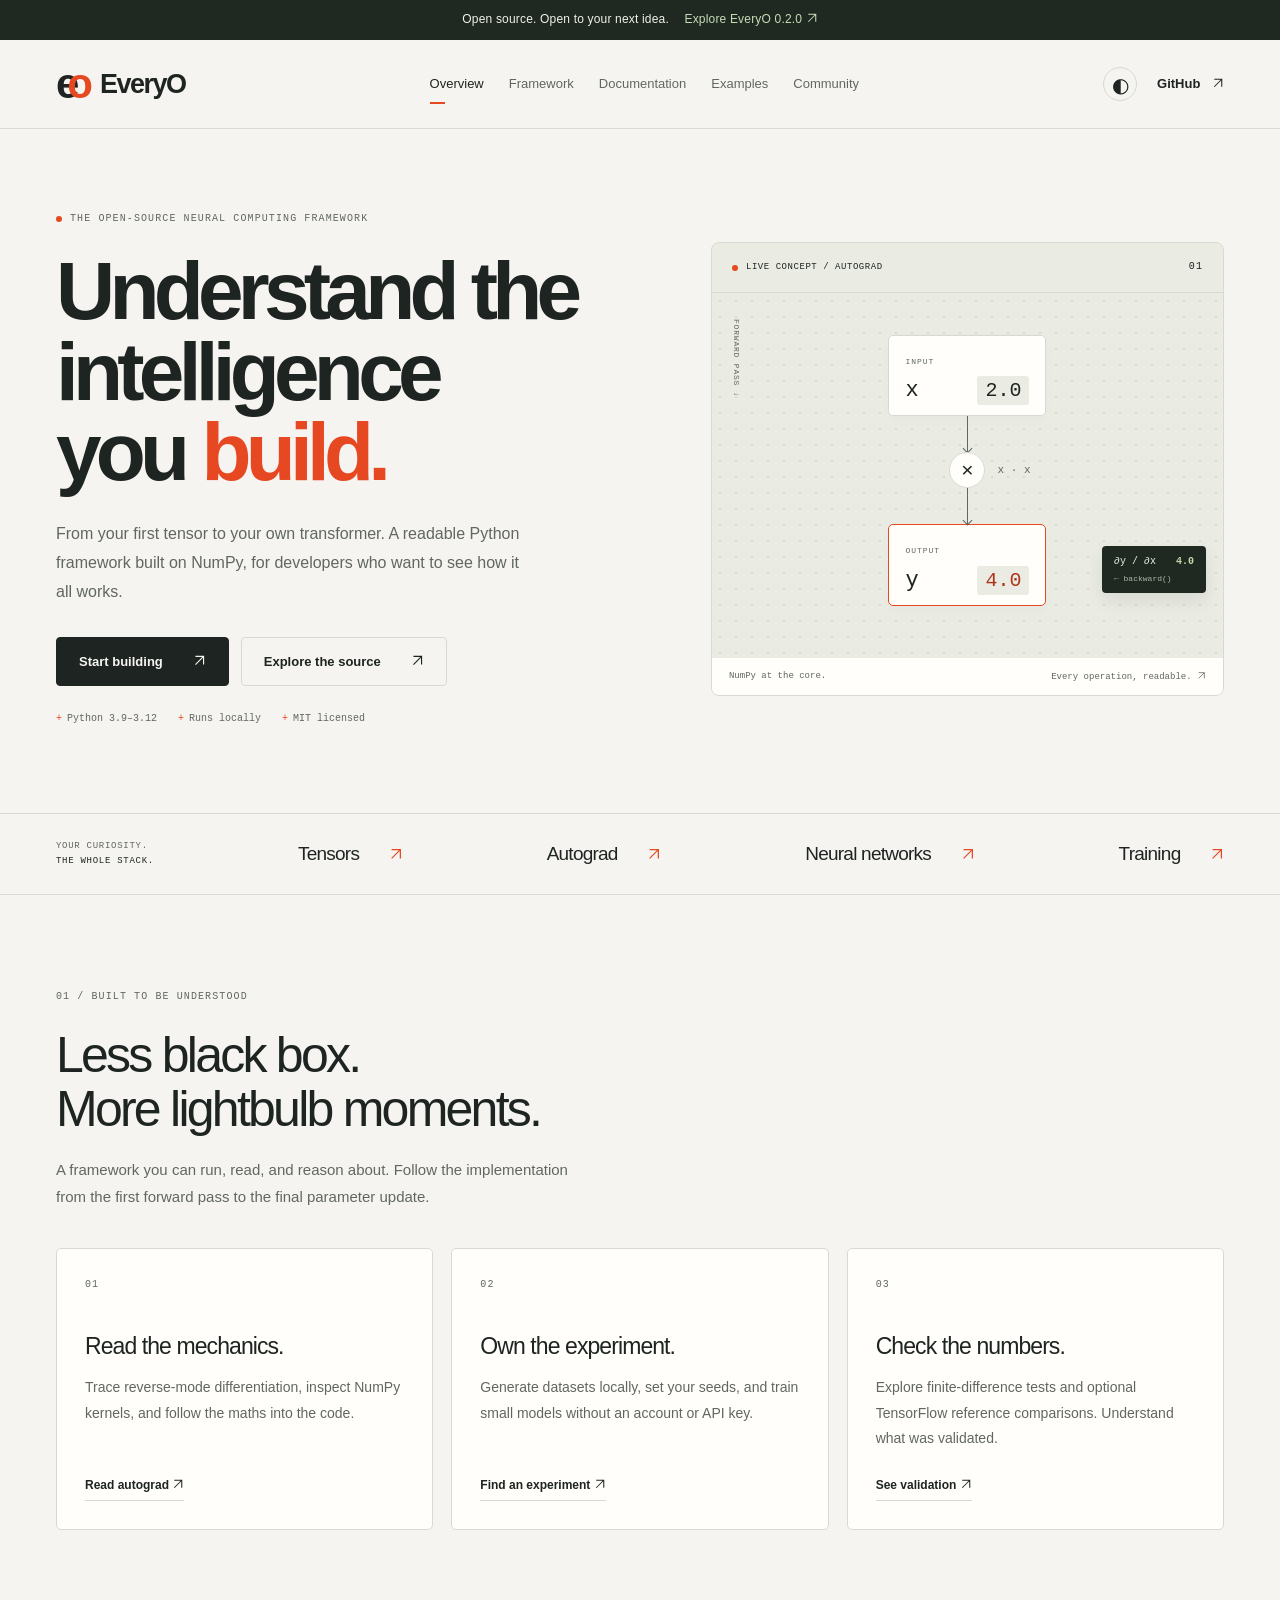
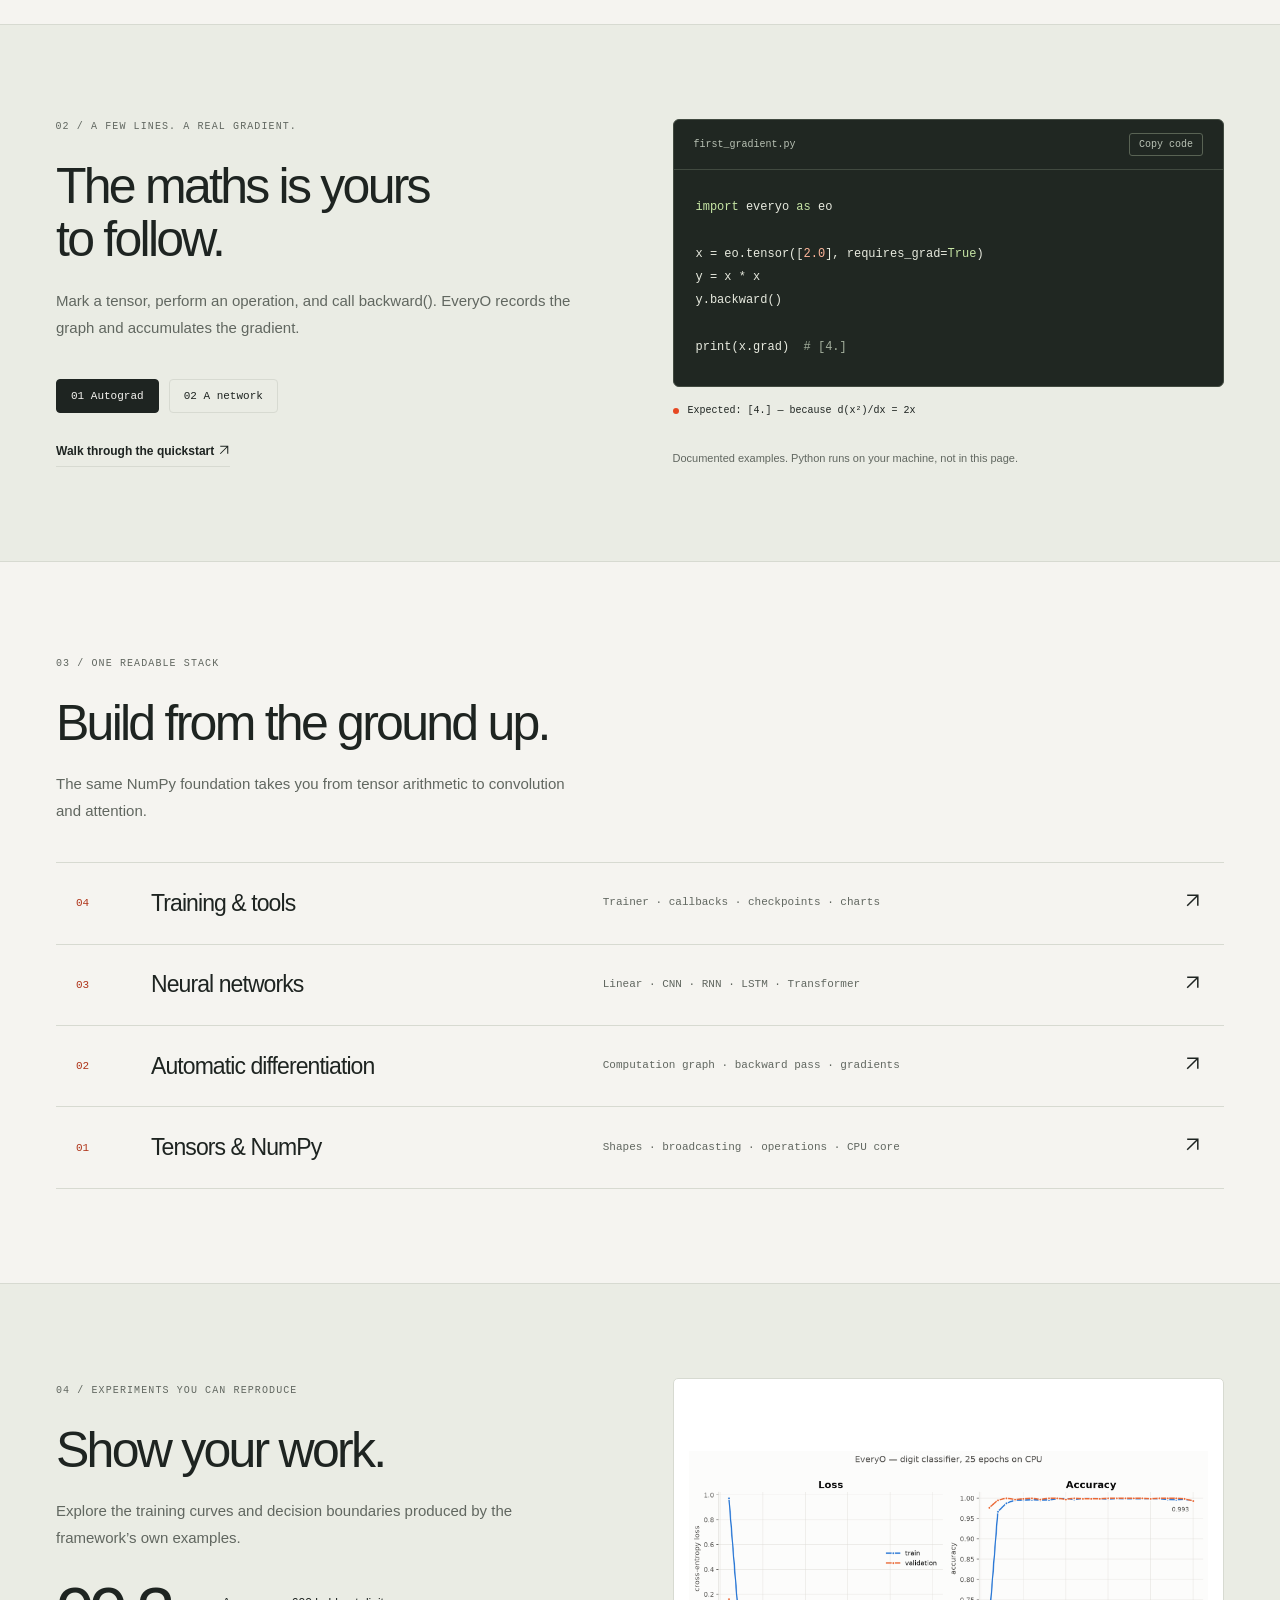
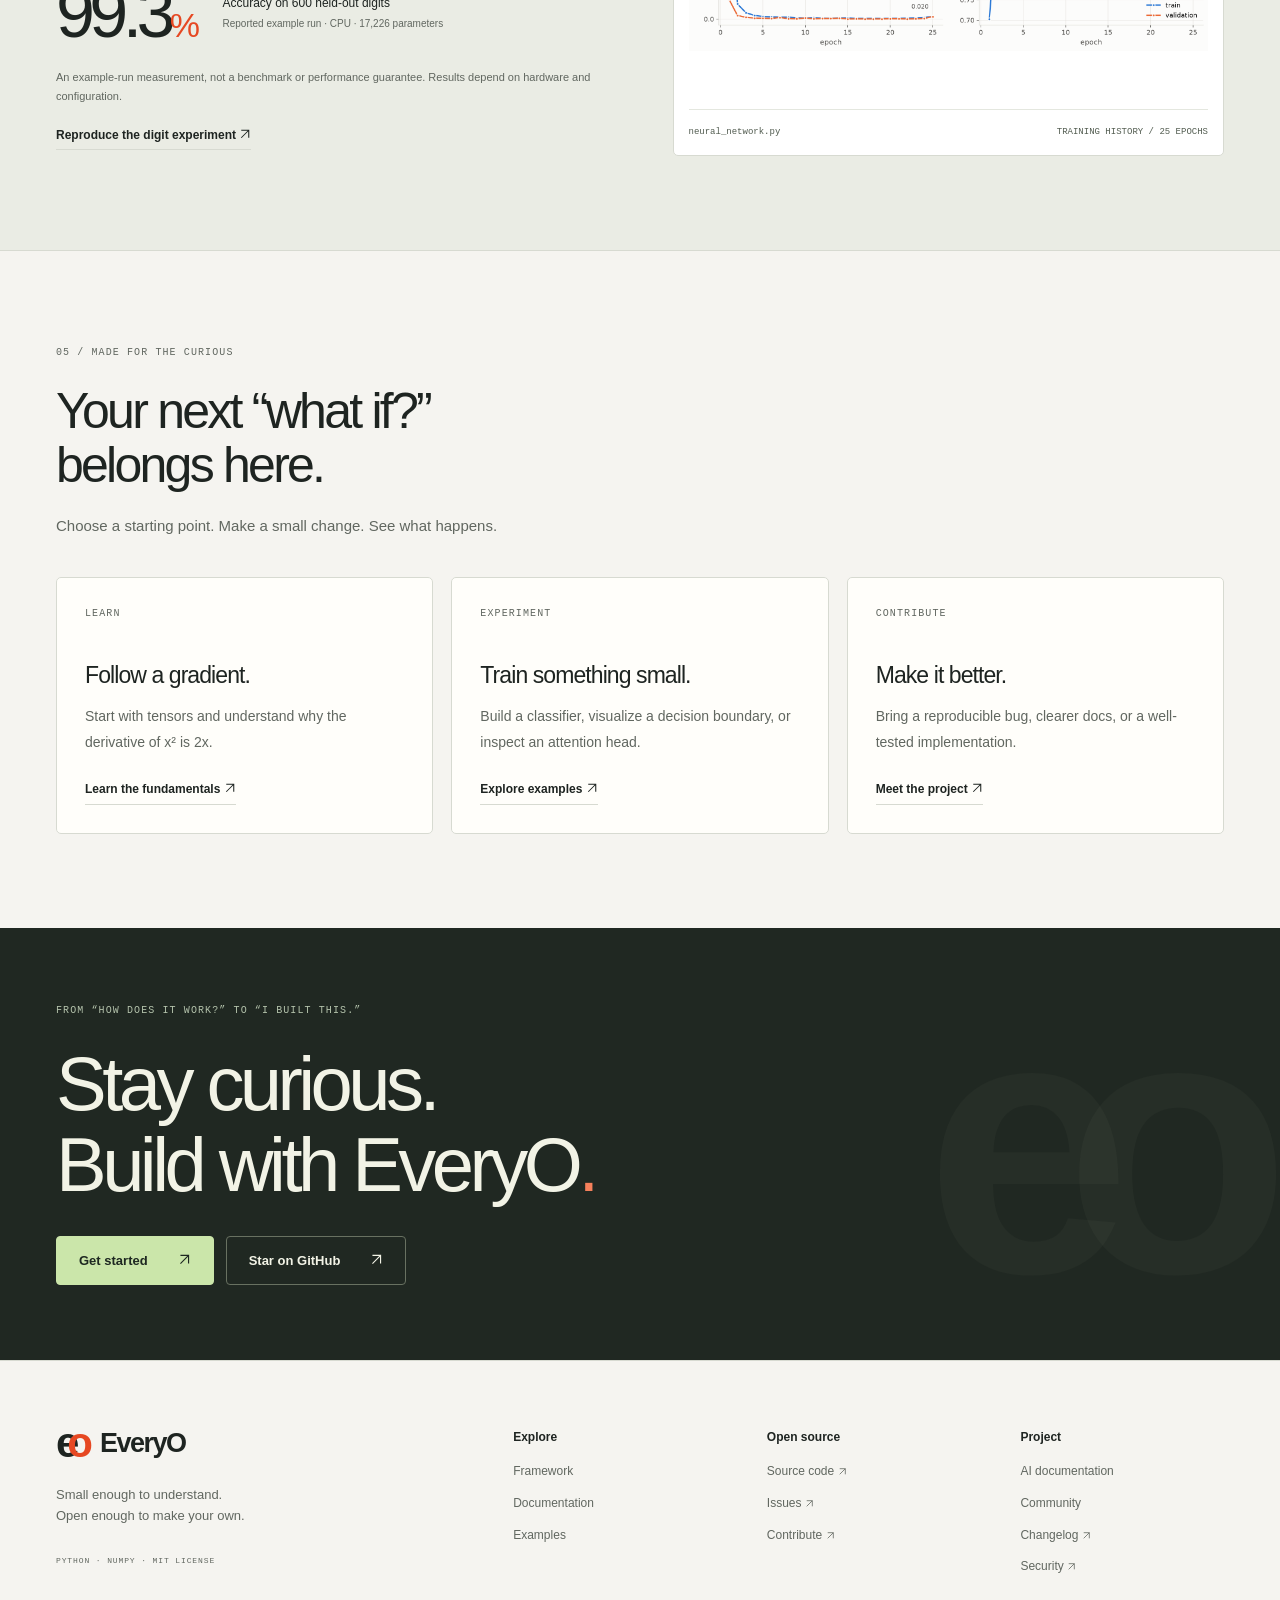
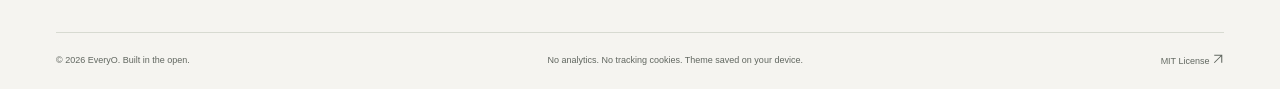
==== commit 6d9825c1: "Polish developer documentation, motion, and AI discovery" ====
--- a/index.html
+++ b/index.html
@@ -8,7 +8,10 @@
       name="description"
       content="A readable Python neural computing framework built on NumPy. Explore tensors, autograd, neural networks, and small-scale experiments."
     />
-    <meta name="robots" content="index,follow" />
+    <meta
+      name="robots"
+      content="index,follow,max-image-preview:large,max-snippet:-1,max-video-preview:-1"
+    />
     <meta name="theme-color" content="#f5f4f0" />
     <link rel="canonical" href="https://krishanth7.github.io/everyo-site/" />
     <meta property="og:type" content="website" />
@@ -71,6 +74,83 @@
         "description": "A NumPy-based neural computing framework for learning, teaching, and small-scale experiments."
       }
     </script>
+    <meta name="author" content="EveryO contributors" />
+    <meta
+      name="keywords"
+      content="EveryO, Python, NumPy, neural computing, automatic differentiation, autograd, neural networks, open source, developer documentation"
+    />
+    <meta
+      name="googlebot"
+      content="index,follow,max-image-preview:large,max-snippet:-1"
+    />
+    <meta property="og:site_name" content="EveryO" />
+    <meta property="og:locale" content="en_US" />
+    <meta property="og:image:type" content="image/png" />
+    <meta
+      name="twitter:image:alt"
+      content="EveryO — Understand the intelligence you build."
+    />
+    <link
+      rel="alternate"
+      type="text/plain"
+      title="EveryO LLM index"
+      href="llms.txt"
+    />
+    <link
+      rel="alternate"
+      type="text/plain"
+      title="EveryO expanded AI reference"
+      href="llms-full.txt"
+    />
+    <script type="application/ld+json">
+      {
+        "@context": "https://schema.org",
+        "@graph": [
+          {
+            "@type": "WebSite",
+            "@id": "https://krishanth7.github.io/everyo-site/#website",
+            "url": "https://krishanth7.github.io/everyo-site/",
+            "name": "EveryO",
+            "inLanguage": "en",
+            "description": "Readable neural computing in Python, built on NumPy."
+          },
+          {
+            "@type": "WebPage",
+            "@id": "https://krishanth7.github.io/everyo-site/#page",
+            "url": "https://krishanth7.github.io/everyo-site/",
+            "name": "EveryO — Understand the intelligence you build.",
+            "description": "A readable Python neural computing framework built on NumPy. Explore tensors, autograd, neural networks, and small-scale experiments.",
+            "inLanguage": "en",
+            "isPartOf": {
+              "@id": "https://krishanth7.github.io/everyo-site/#website"
+            },
+            "about": {
+              "@type": "SoftwareSourceCode",
+              "name": "EveryO",
+              "codeRepository": "https://github.com/krishanth7/EveryO",
+              "programmingLanguage": "Python",
+              "license": "https://opensource.org/license/mit"
+            },
+            "breadcrumb": {
+              "@id": "https://krishanth7.github.io/everyo-site/#breadcrumbs"
+            }
+          },
+          {
+            "@type": "BreadcrumbList",
+            "@id": "https://krishanth7.github.io/everyo-site/#breadcrumbs",
+            "itemListElement": [
+              {
+                "@type": "ListItem",
+                "position": 1,
+                "name": "EveryO",
+                "item": "https://krishanth7.github.io/everyo-site/"
+              }
+            ]
+          }
+        ]
+      }
+    </script>
+    <link rel="stylesheet" href="assets/css/site-experience.css" />
   </head>
   <body data-page="overview">
     <a class="skip" href="#main">Skip to content</a>
@@ -138,6 +218,9 @@
           </button>
         </div>
       </div>
+      <div class="page-progress" aria-hidden="true">
+        <span id="page-progress-fill"></span>
+      </div>
     </header>
     <main id="main">
       <section class="hero container" id="top">
@@ -721,6 +804,7 @@
           </nav>
           <nav aria-label="Project">
             <h2>Project</h2>
+            <a href="llms.txt">AI documentation</a>
             <a href="community.html">Community</a
             ><a
               href="https://github.com/krishanth7/EveryO/blob/main/CHANGELOG.md"
@@ -770,5 +854,6 @@
       </div>
     </footer>
     <script src="assets/js/developer-site.js" defer></script>
+    <script src="assets/js/site-experience.js" defer></script>
   </body>
 </html>
--- a/assets/css/site-experience.css
+++ b/assets/css/site-experience.css
@@ -0,0 +1,186 @@
+/* Motion enhances already visible content; no-JS and reduced-motion views stay complete. */
+:root {
+  --motion-ease: cubic-bezier(0.22, 1, 0.36, 1);
+}
+.page-progress {
+  height: 2px;
+  position: absolute;
+  bottom: -1px;
+  left: 0;
+  width: 100%;
+  pointer-events: none;
+  overflow: hidden;
+}
+.page-progress > span {
+  display: block;
+  width: 100%;
+  height: 100%;
+  background: var(--accent);
+  transform: scaleX(0);
+  transform-origin: left;
+  will-change: transform;
+}
+.site-header {
+  transition:
+    box-shadow 0.25s ease,
+    border-color 0.25s ease;
+}
+.site-header.is-scrolled {
+  box-shadow: 0 5px 24px #00000008;
+}
+.button {
+  transition:
+    transform 0.25s var(--motion-ease),
+    background 0.2s ease,
+    border-color 0.2s ease,
+    box-shadow 0.25s ease;
+}
+.button:hover {
+  box-shadow: 0 5px 15px #0000000a;
+  transform: translateY(-2px);
+}
+.button .arrow,
+.text-link .arrow,
+.github-link .arrow {
+  transition: transform 0.25s var(--motion-ease);
+}
+.button:hover .arrow,
+.text-link:hover .arrow,
+.github-link:hover .arrow {
+  transform: translate(2px, -2px);
+}
+.card {
+  transition:
+    transform 0.3s var(--motion-ease),
+    border-color 0.25s ease,
+    box-shadow 0.3s ease;
+}
+.card:hover {
+  box-shadow: 0 8px 22px #00000004;
+}
+.icon-button {
+  transition:
+    transform 0.25s var(--motion-ease),
+    border-color 0.2s ease,
+    background 0.2s ease;
+}
+.icon-button:hover {
+  background: var(--tint);
+  border-color: var(--muted);
+  transform: rotate(8deg);
+}
+summary {
+  transition: color 0.2s ease;
+}
+summary:hover {
+  color: var(--accent-text);
+}
+.docs-search-trigger {
+  transition:
+    background 0.2s ease,
+    border-color 0.2s ease;
+}
+.docs-search-trigger:hover {
+  background: var(--tint);
+  border-color: var(--muted);
+}
+@media (prefers-reduced-motion: no-preference) {
+  .motion-enter {
+    animation: enter-view 0.65s var(--motion-ease) both;
+    animation-delay: var(--reveal-delay, 0ms);
+  }
+  .docs-search-dialog[open] {
+    animation: dialog-enter 0.2s var(--motion-ease) both;
+  }
+  details[open] > .codebox,
+  details[open] > p {
+    animation: disclosure-enter 0.22s ease both;
+  }
+  .graph.motion-enter .signal {
+    animation: signal-pulse 1.25s ease-in-out 3;
+  }
+  .graph.motion-enter .output-node {
+    animation: output-confirm 1.25s ease-in-out 3;
+  }
+  @keyframes enter-view {
+    from {
+      opacity: 0;
+      transform: translate3d(0, 16px, 0);
+    }
+    to {
+      opacity: 1;
+      transform: translate3d(0, 0, 0);
+    }
+  }
+  @keyframes dialog-enter {
+    from {
+      opacity: 0;
+      transform: translateY(-8px) scale(0.985);
+    }
+    to {
+      opacity: 1;
+      transform: translateY(0) scale(1);
+    }
+  }
+  @keyframes disclosure-enter {
+    from {
+      opacity: 0;
+      transform: translateY(-4px);
+    }
+    to {
+      opacity: 1;
+      transform: translateY(0);
+    }
+  }
+  @keyframes signal-pulse {
+    0%,
+    100% {
+      box-shadow: 0 0 0 0 #e6482200;
+    }
+    50% {
+      box-shadow: 0 0 0 5px #e648221b;
+    }
+  }
+  @keyframes output-confirm {
+    0%,
+    100% {
+      box-shadow: none;
+    }
+    50% {
+      box-shadow: 0 0 0 4px #e6482210;
+    }
+  }
+}
+@media (prefers-reduced-motion: reduce) {
+  html {
+    scroll-behavior: auto;
+  }
+  .page-progress > span {
+    will-change: auto;
+  }
+  .motion-enter {
+    animation: none !important;
+  }
+  .reading-track > span {
+    transition: none;
+  }
+}
+@media (max-width: 800px) and (prefers-reduced-motion: no-preference) {
+  .header-inner > nav[data-open="true"] {
+    animation: disclosure-enter 0.2s var(--motion-ease);
+  }
+}
+@view-transition {
+  navigation: auto;
+}
+::view-transition-old(root),
+::view-transition-new(root) {
+  animation-duration: 0.18s;
+}
+@media (prefers-reduced-motion: reduce) {
+  ::view-transition-group(*),
+  ::view-transition-old(*),
+  ::view-transition-new(*) {
+    animation: none !important;
+  }
+}
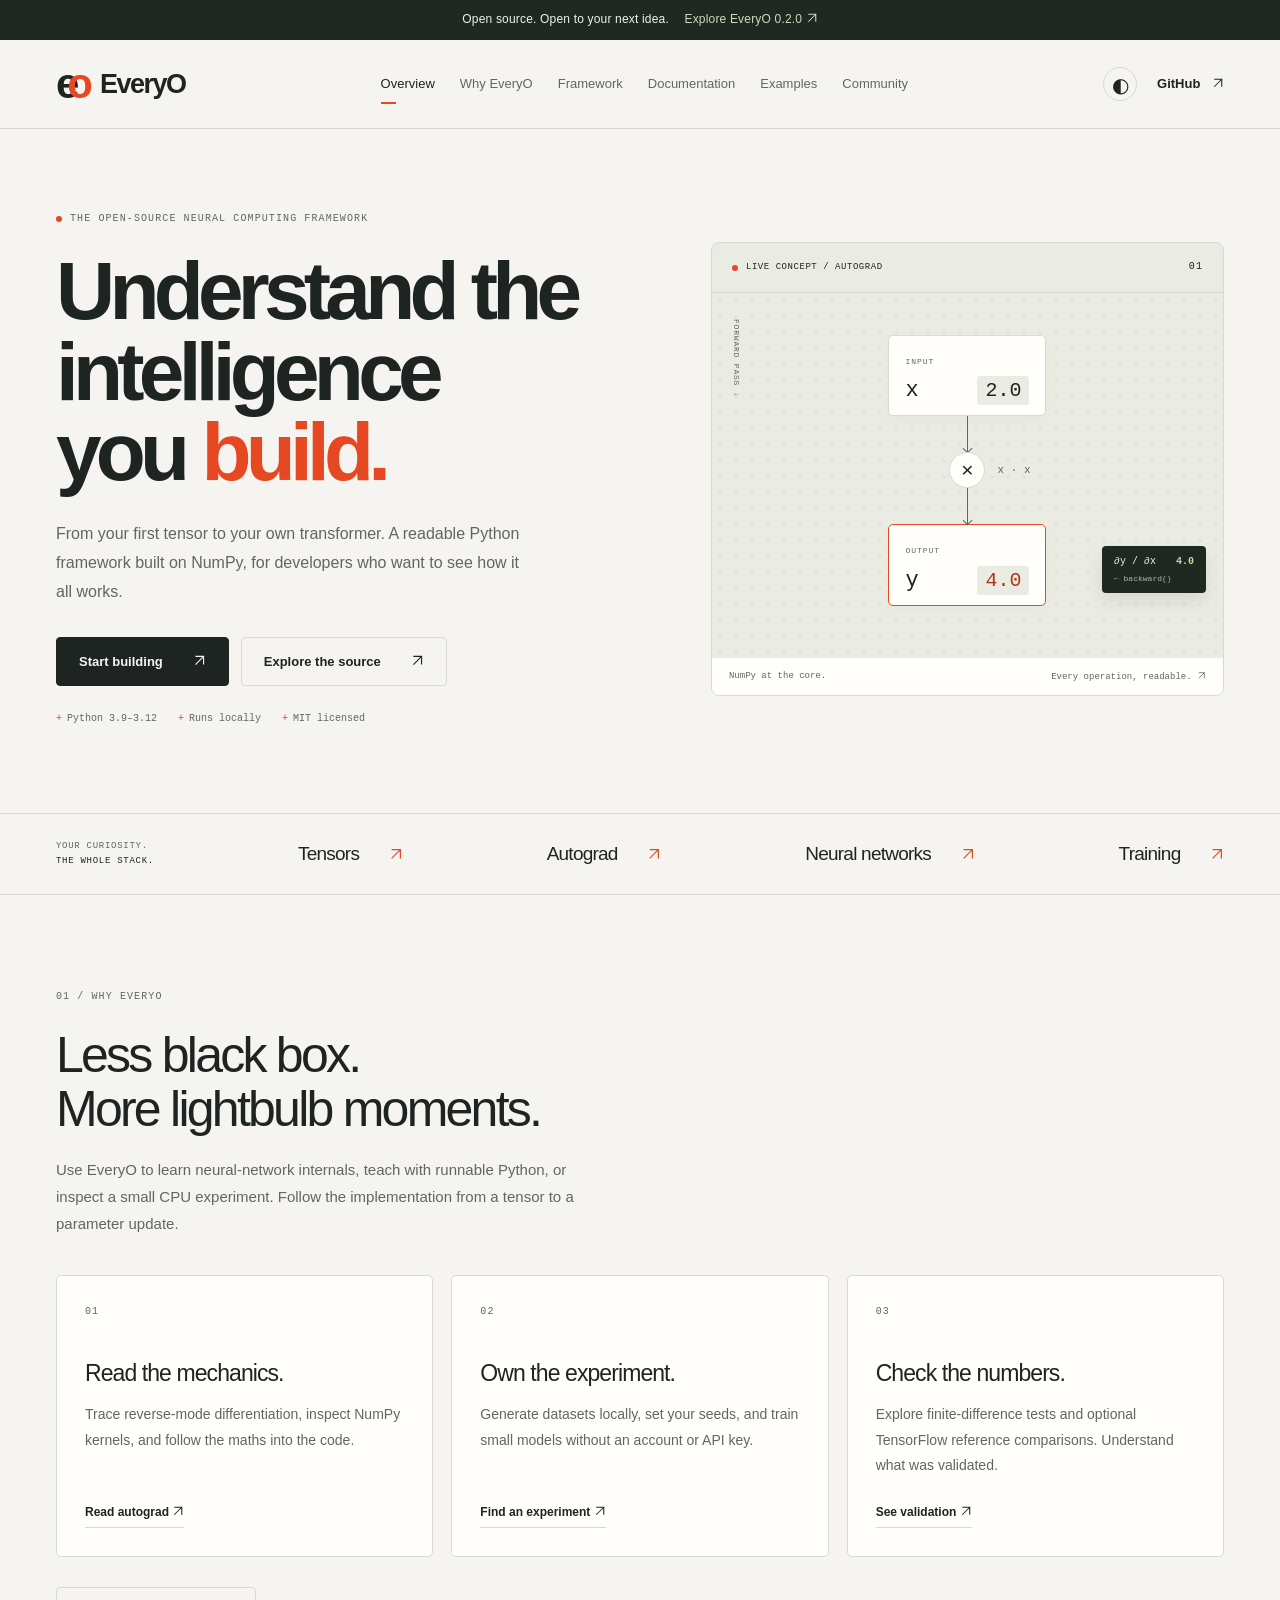
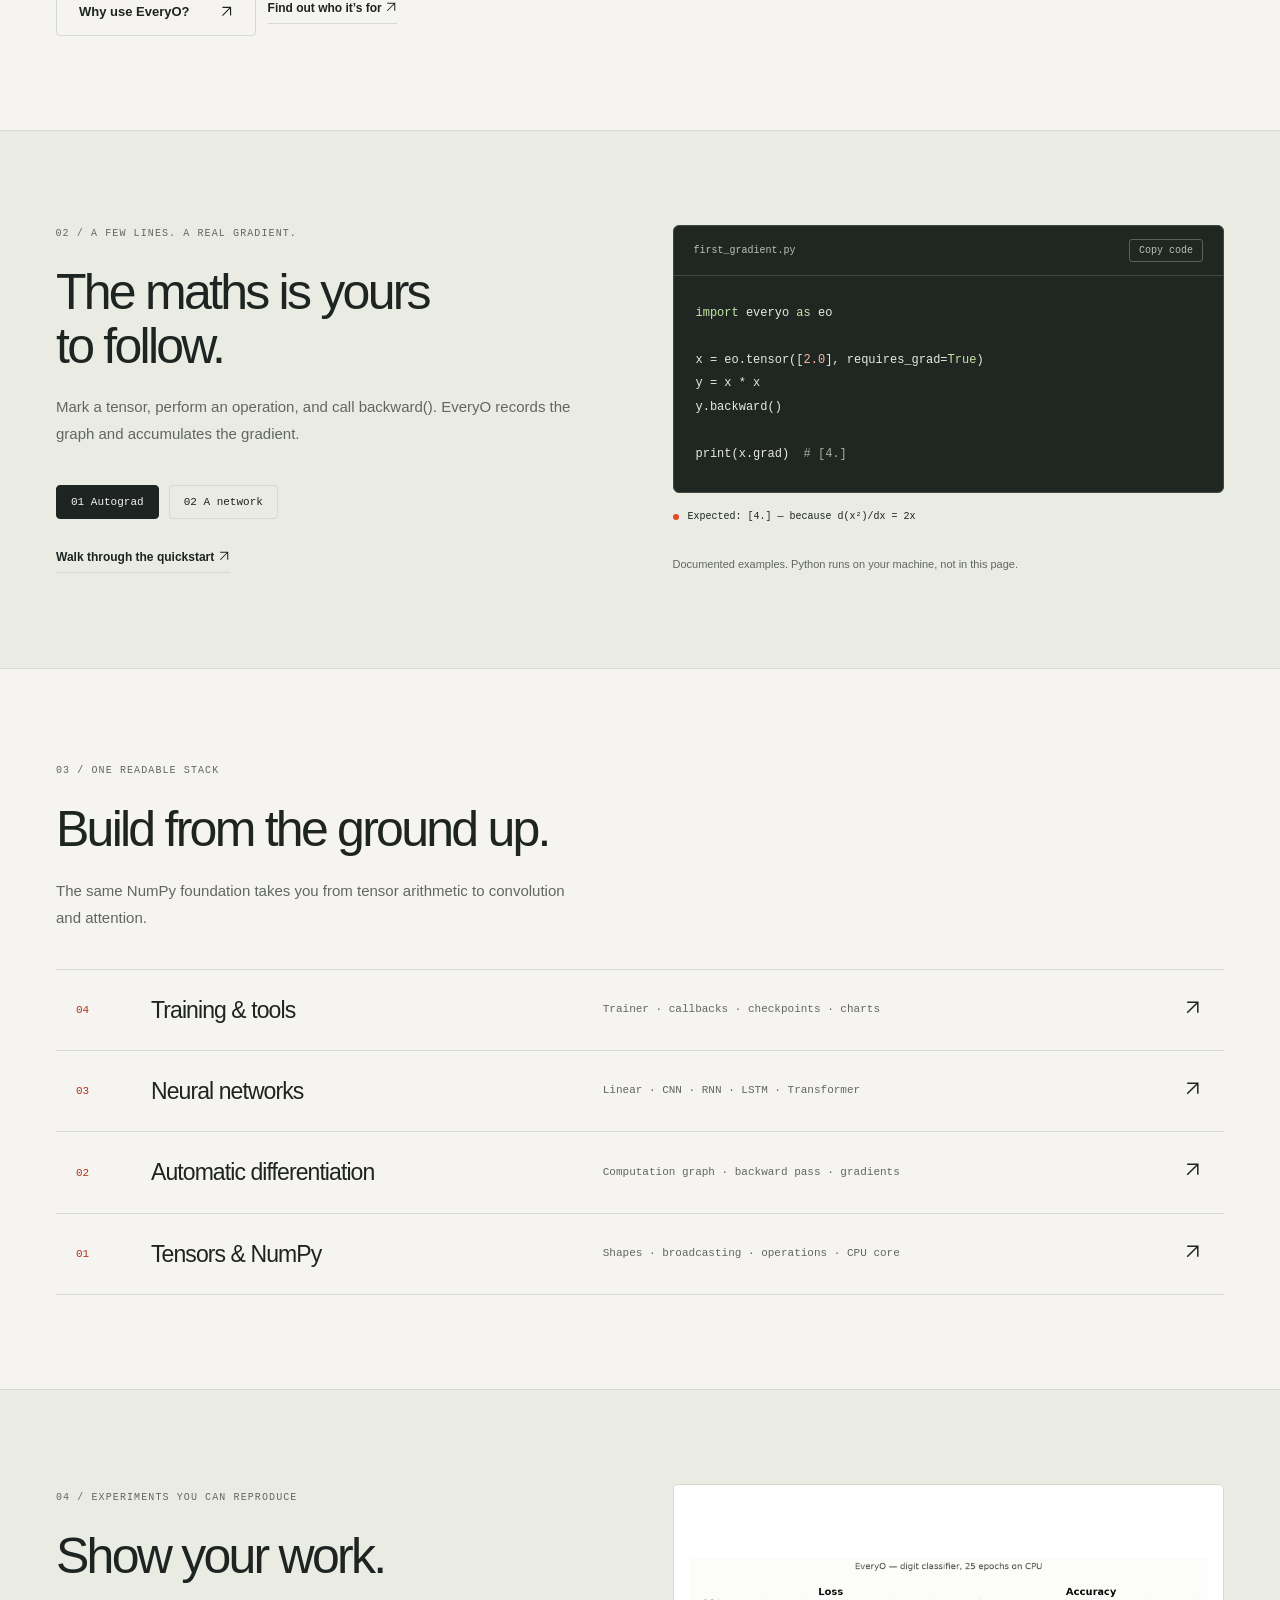
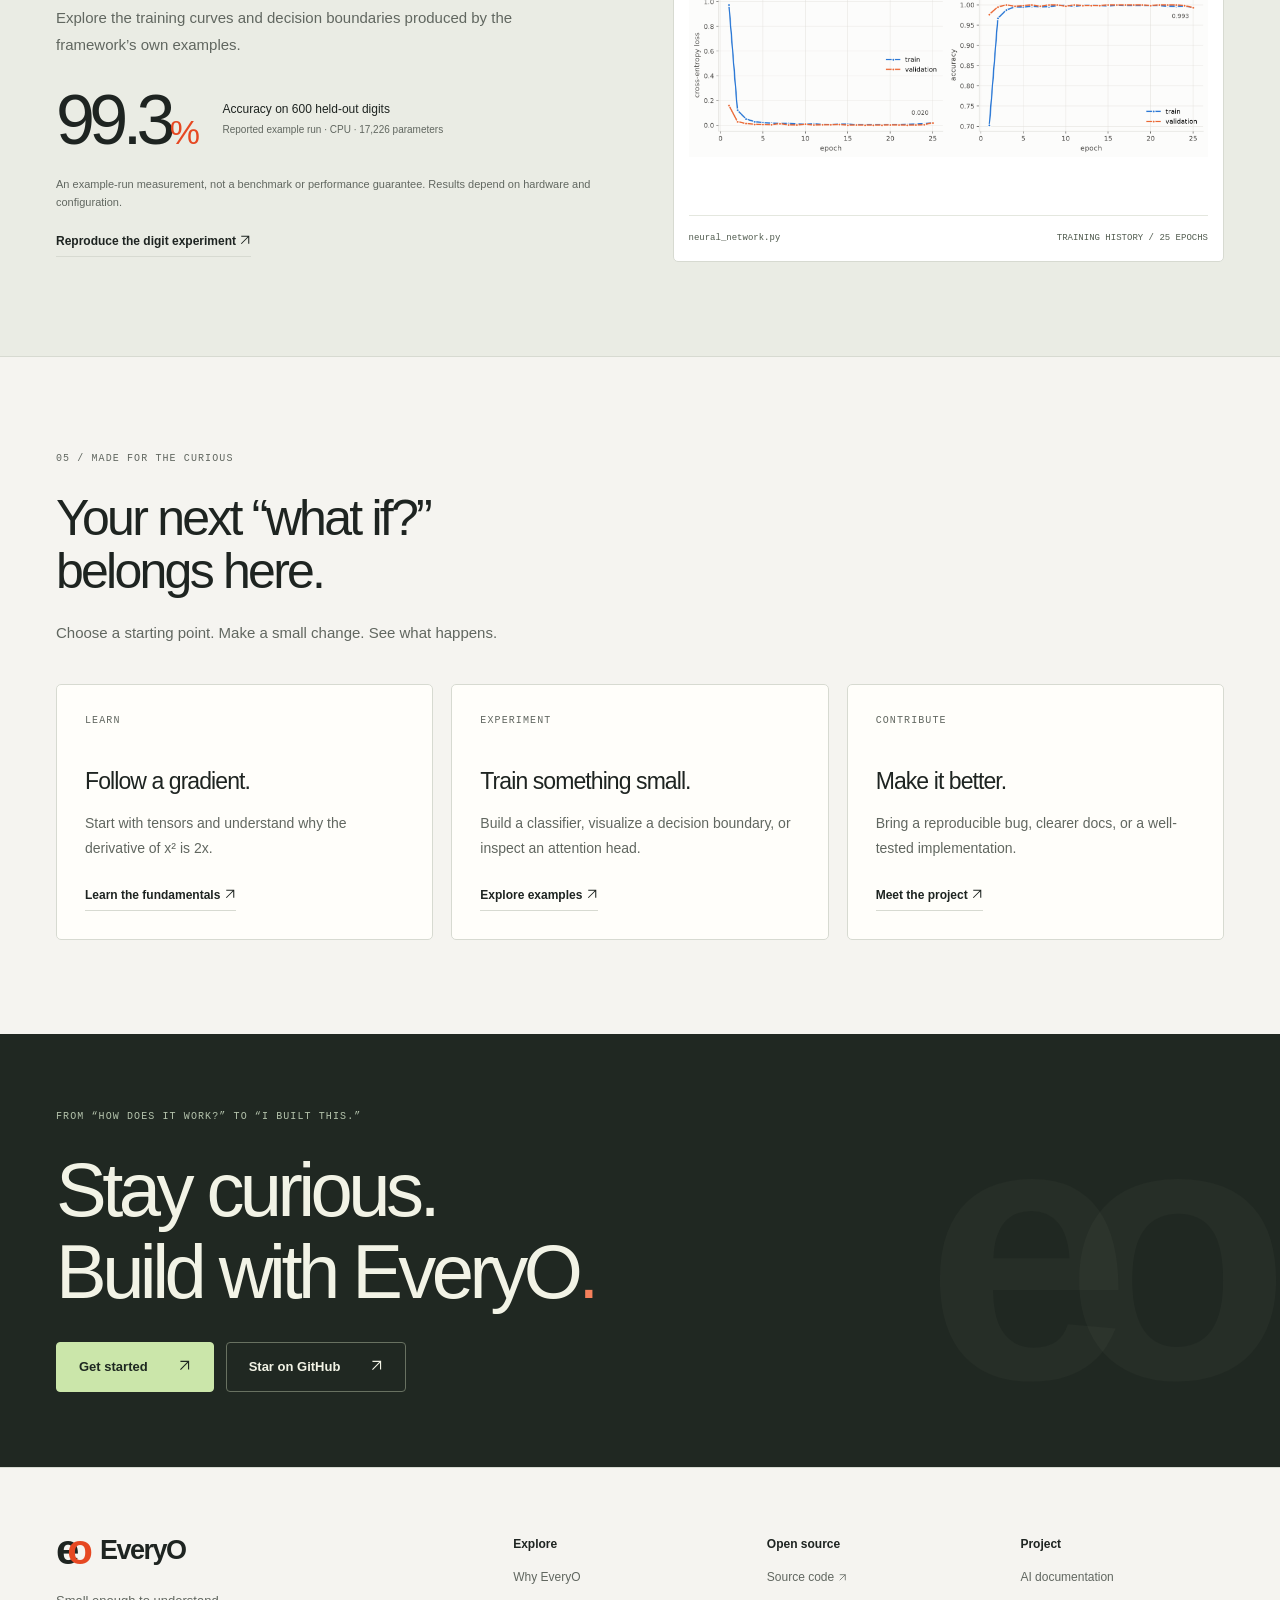
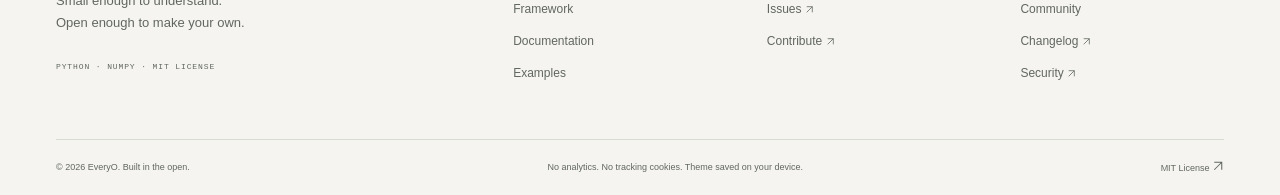
==== commit b34146d7: "Explain EveryO audiences and benefits with connected SEO and AI discovery" ====
--- a/index.html
+++ b/index.html
@@ -3,10 +3,10 @@
   <head>
     <meta charset="utf-8" />
     <meta name="viewport" content="width=device-width,initial-scale=1" />
-    <title>EveryO — Understand the intelligence you build.</title>
+    <title>EveryO — Learn Neural Networks with Python &amp; NumPy</title>
     <meta
       name="description"
-      content="A readable Python neural computing framework built on NumPy. Explore tensors, autograd, neural networks, and small-scale experiments."
+      content="Learn how neural networks work with EveryO, a readable Python framework built on NumPy. Explore autograd, practical examples, and small CPU experiments."
     />
     <meta
       name="robots"
@@ -17,11 +17,11 @@
     <meta property="og:type" content="website" />
     <meta
       property="og:title"
-      content="EveryO — Understand the intelligence you build."
+      content="EveryO — Learn Neural Networks with Python &amp; NumPy"
     />
     <meta
       property="og:description"
-      content="A readable Python neural computing framework built on NumPy. Explore tensors, autograd, neural networks, and small-scale experiments."
+      content="Learn how neural networks work with EveryO, a readable Python framework built on NumPy. Explore autograd, practical examples, and small CPU experiments."
     />
     <meta
       property="og:url"
@@ -40,11 +40,11 @@
     <meta name="twitter:card" content="summary_large_image" />
     <meta
       name="twitter:title"
-      content="EveryO — Understand the intelligence you build."
+      content="EveryO — Learn Neural Networks with Python &amp; NumPy"
     />
     <meta
       name="twitter:description"
-      content="A readable Python neural computing framework built on NumPy. Explore tensors, autograd, neural networks, and small-scale experiments."
+      content="Learn how neural networks work with EveryO, a readable Python framework built on NumPy. Explore autograd, practical examples, and small CPU experiments."
     />
     <meta
       name="twitter:image"
@@ -63,21 +63,10 @@
       } catch (_) {}
     </script>
     <link rel="stylesheet" href="assets/css/developer-site.css" />
-    <script type="application/ld+json">
-      {
-        "@context": "https://schema.org",
-        "@type": "SoftwareSourceCode",
-        "name": "EveryO",
-        "codeRepository": "https://github.com/krishanth7/EveryO",
-        "programmingLanguage": "Python",
-        "license": "https://opensource.org/license/mit",
-        "description": "A NumPy-based neural computing framework for learning, teaching, and small-scale experiments."
-      }
-    </script>
     <meta name="author" content="EveryO contributors" />
     <meta
       name="keywords"
-      content="EveryO, Python, NumPy, neural computing, automatic differentiation, autograd, neural networks, open source, developer documentation"
+      content="EveryO, Python neural network framework, NumPy, learn neural networks, automatic differentiation, open source"
     />
     <meta
       name="googlebot"
@@ -101,6 +90,19 @@
       type="text/plain"
       title="EveryO expanded AI reference"
       href="llms-full.txt"
+    />
+    <link rel="stylesheet" href="assets/css/site-experience.css" />
+    <link
+      rel="sitemap"
+      type="application/xml"
+      title="EveryO sitemap"
+      href="sitemap.xml"
+    />
+    <link
+      rel="alternate"
+      type="text/plain"
+      title="EveryO AI discovery summary"
+      href="ai.txt"
     />
     <script type="application/ld+json">
       {
@@ -112,28 +114,54 @@
             "url": "https://krishanth7.github.io/everyo-site/",
             "name": "EveryO",
             "inLanguage": "en",
-            "description": "Readable neural computing in Python, built on NumPy."
+            "description": "Learn and inspect neural computing with a readable Python framework built on NumPy."
+          },
+          {
+            "@type": "SoftwareSourceCode",
+            "@id": "https://krishanth7.github.io/everyo-site/#source",
+            "name": "EveryO",
+            "url": "https://github.com/krishanth7/EveryO",
+            "codeRepository": "https://github.com/krishanth7/EveryO",
+            "programmingLanguage": "Python",
+            "runtimePlatform": "Python 3.9–3.12 with NumPy and Matplotlib",
+            "version": "0.2.0",
+            "license": "https://opensource.org/license/mit",
+            "description": "A neural computing framework built from scratch on NumPy for learning, teaching, and small-scale experiments.",
+            "isAccessibleForFree": true,
+            "targetProduct": {
+              "@id": "https://krishanth7.github.io/everyo-site/#software"
+            }
+          },
+          {
+            "@type": "SoftwareApplication",
+            "@id": "https://krishanth7.github.io/everyo-site/#software",
+            "name": "EveryO",
+            "url": "https://krishanth7.github.io/everyo-site/",
+            "applicationCategory": "DeveloperApplication",
+            "operatingSystem": "Linux, macOS, Windows",
+            "softwareVersion": "0.2.0",
+            "softwareRequirements": "Python 3.9–3.12, NumPy, Matplotlib",
+            "license": "https://opensource.org/license/mit",
+            "isAccessibleForFree": true,
+            "description": "A neural computing framework built from scratch on NumPy for learning, teaching, and small-scale experiments."
           },
           {
             "@type": "WebPage",
             "@id": "https://krishanth7.github.io/everyo-site/#page",
             "url": "https://krishanth7.github.io/everyo-site/",
-            "name": "EveryO — Understand the intelligence you build.",
-            "description": "A readable Python neural computing framework built on NumPy. Explore tensors, autograd, neural networks, and small-scale experiments.",
+            "name": "EveryO — Learn Neural Networks with Python & NumPy",
+            "description": "Learn how neural networks work with EveryO, a readable Python framework built on NumPy. Explore autograd, practical examples, and small CPU experiments.",
             "inLanguage": "en",
             "isPartOf": {
               "@id": "https://krishanth7.github.io/everyo-site/#website"
             },
             "about": {
-              "@type": "SoftwareSourceCode",
-              "name": "EveryO",
-              "codeRepository": "https://github.com/krishanth7/EveryO",
-              "programmingLanguage": "Python",
-              "license": "https://opensource.org/license/mit"
+              "@id": "https://krishanth7.github.io/everyo-site/#source"
             },
             "breadcrumb": {
               "@id": "https://krishanth7.github.io/everyo-site/#breadcrumbs"
-            }
+            },
+            "keywords": "EveryO, Python neural network framework, NumPy, learn neural networks, automatic differentiation, open source"
           },
           {
             "@type": "BreadcrumbList",
@@ -150,7 +178,6 @@
         ]
       }
     </script>
-    <link rel="stylesheet" href="assets/css/site-experience.css" />
   </head>
   <body data-page="overview">
     <a class="skip" href="#main">Skip to content</a>
@@ -179,6 +206,7 @@
         <nav id="nav-links" aria-label="Primary">
           <a data-page="overview" href="index.html" aria-current="page"
             >Overview</a
+          ><a data-page="why" href="why-everyo.html">Why EveryO</a
           ><a data-page="features" href="features.html">Framework</a
           ><a data-page="documentation" href="documentation.html"
             >Documentation</a
@@ -368,12 +396,12 @@
       </section>
       <section class="section container" id="why-everyo">
         <div class="section-heading">
-          <p class="eyebrow">01 / BUILT TO BE UNDERSTOOD</p>
+          <p class="eyebrow">01 / WHY EVERYO</p>
           <h2>Less black box.<br />More lightbulb moments.</h2>
           <p>
-            A framework you can run, read, and reason about. Follow the
-            implementation from the first forward pass to the final parameter
-            update.
+            Use EveryO to learn neural-network internals, teach with runnable
+            Python, or inspect a small CPU experiment. Follow the implementation
+            from a tensor to a parameter update.
           </p>
         </div>
         <div class="grid three">
@@ -442,6 +470,33 @@
                   <path d="M3 13 13 3M3 3h10v10" /></svg></span
             ></a>
           </article>
+        </div>
+        <div class="actions">
+          <a class="button secondary" href="why-everyo.html"
+            >Why use EveryO?
+            <svg
+              class="arrow"
+              viewBox="0 0 16 16"
+              fill="none"
+              stroke="currentColor"
+              stroke-width="1.4"
+              aria-hidden="true"
+            >
+              <path d="M3 13 13 3M3 3h10v10" /></svg></a
+          ><a
+            class="text-link why-audience-link"
+            href="why-everyo.html#who-it-is-for"
+            >Find out who it’s for
+            <svg
+              class="arrow"
+              viewBox="0 0 16 16"
+              fill="none"
+              stroke="currentColor"
+              stroke-width="1.4"
+              aria-hidden="true"
+            >
+              <path d="M3 13 13 3M3 3h10v10" /></svg
+          ></a>
         </div>
       </section>
       <section class="section code-section" id="code-preview">
@@ -760,6 +815,7 @@
           </div>
           <nav aria-label="Explore">
             <h2>Explore</h2>
+            <a href="why-everyo.html">Why EveryO</a>
             <a href="features.html">Framework</a
             ><a href="documentation.html">Documentation</a
             ><a href="examples.html">Examples</a>
--- a/assets/css/site-experience.css
+++ b/assets/css/site-experience.css
@@ -184,3 +184,6 @@
     animation: none !important;
   }
 }
+.why-audience-link {
+  align-self: center;
+}
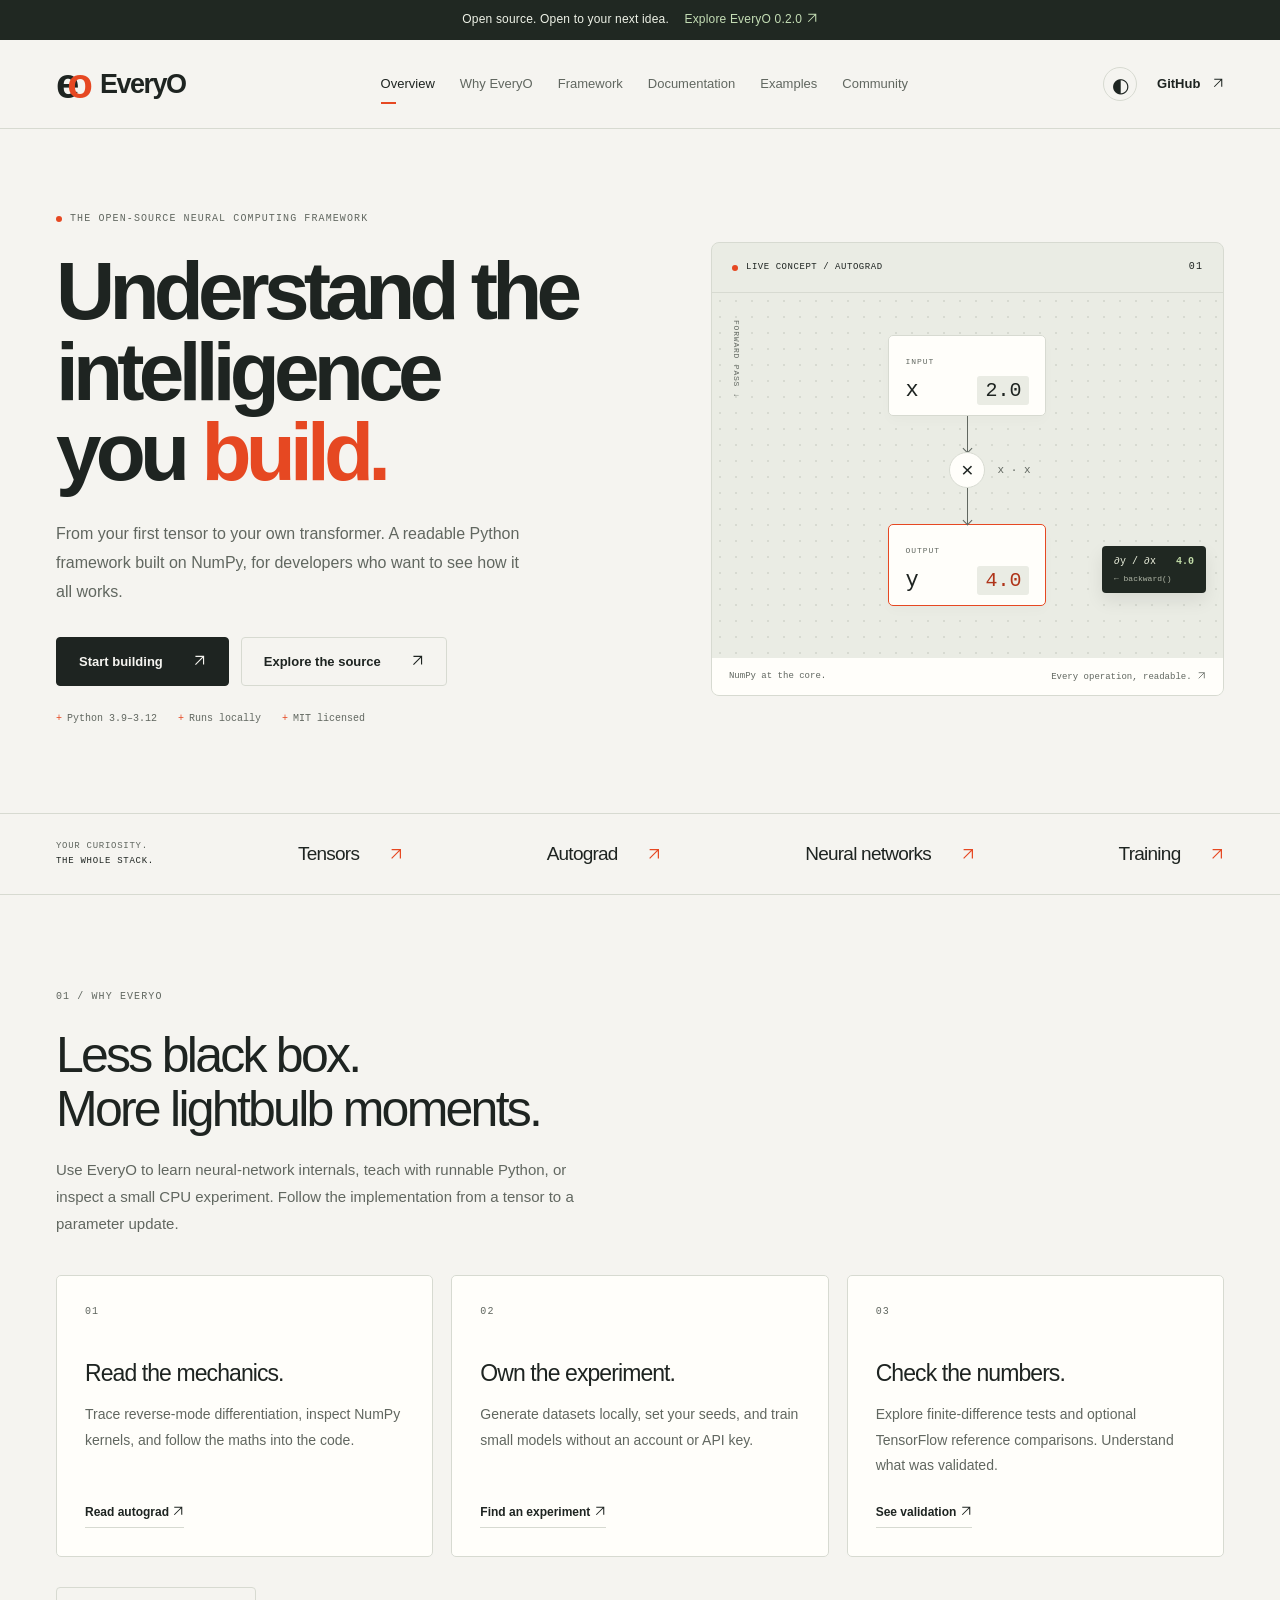
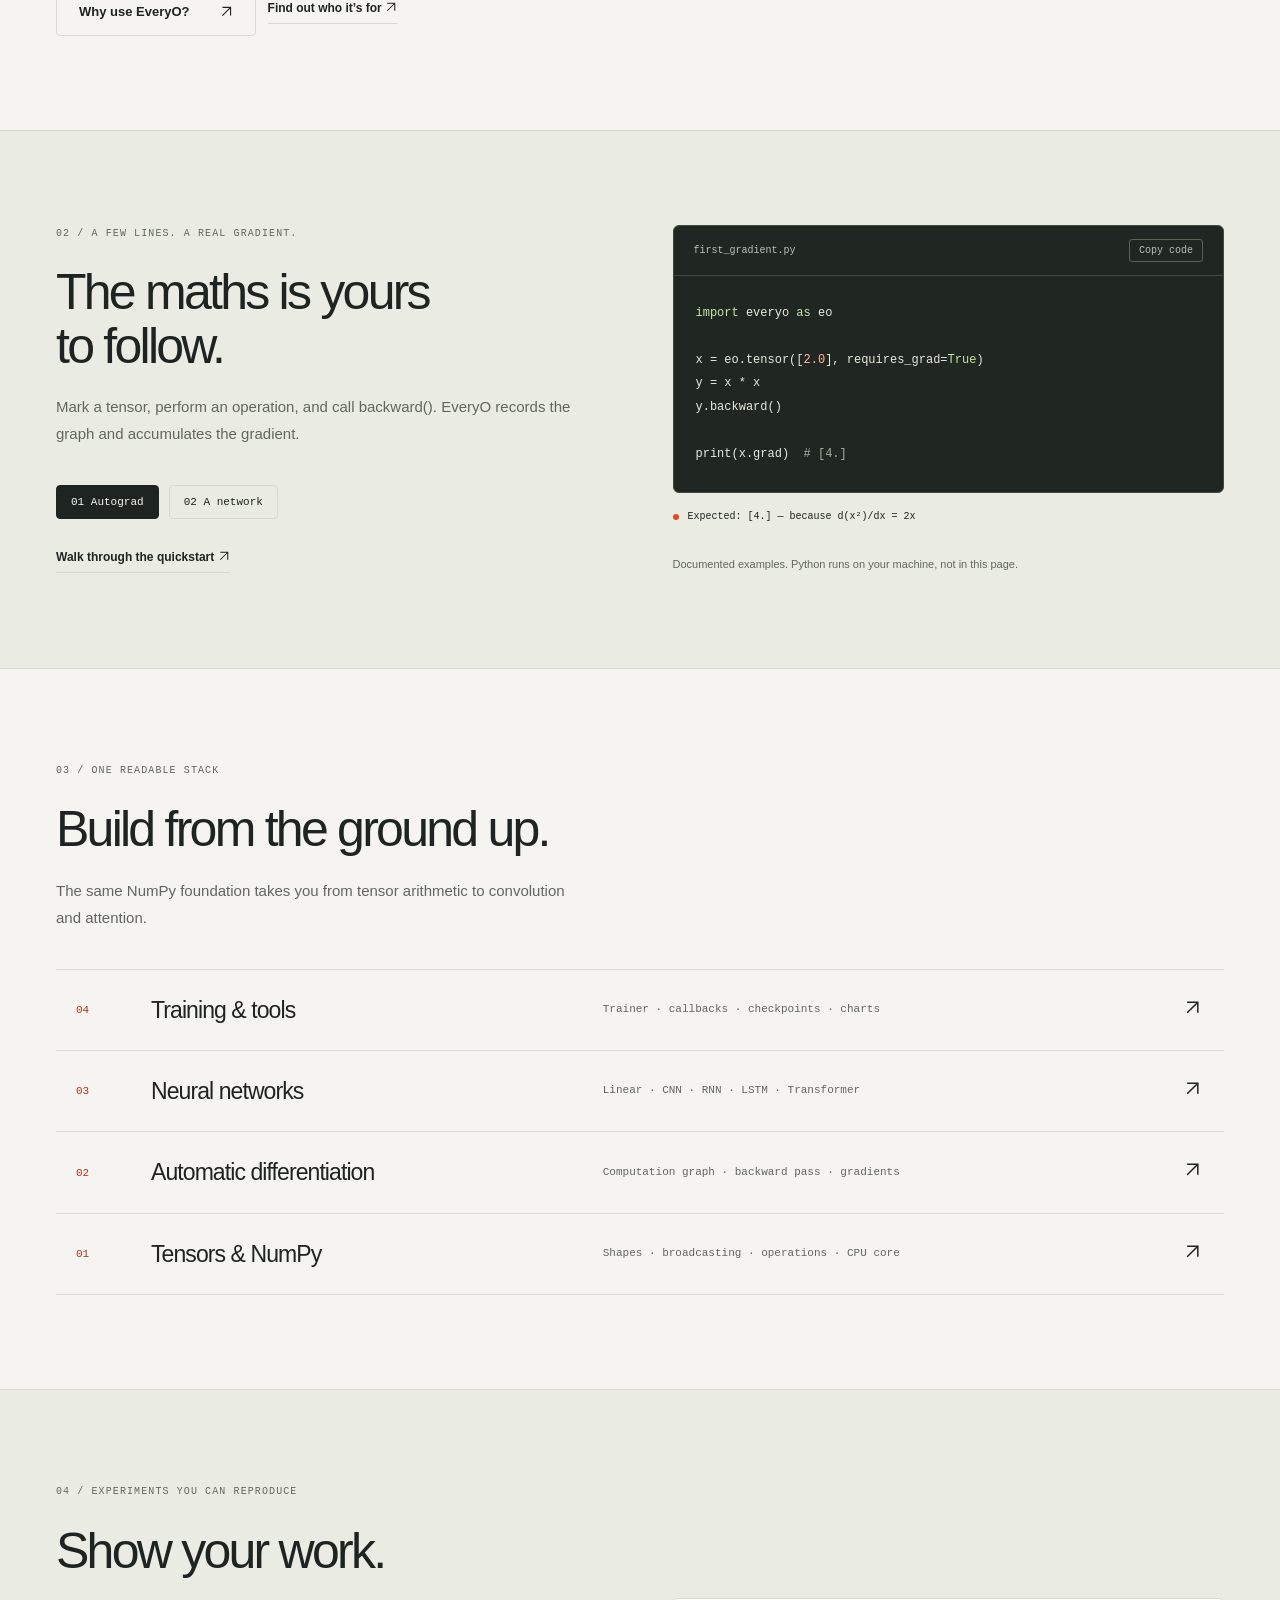
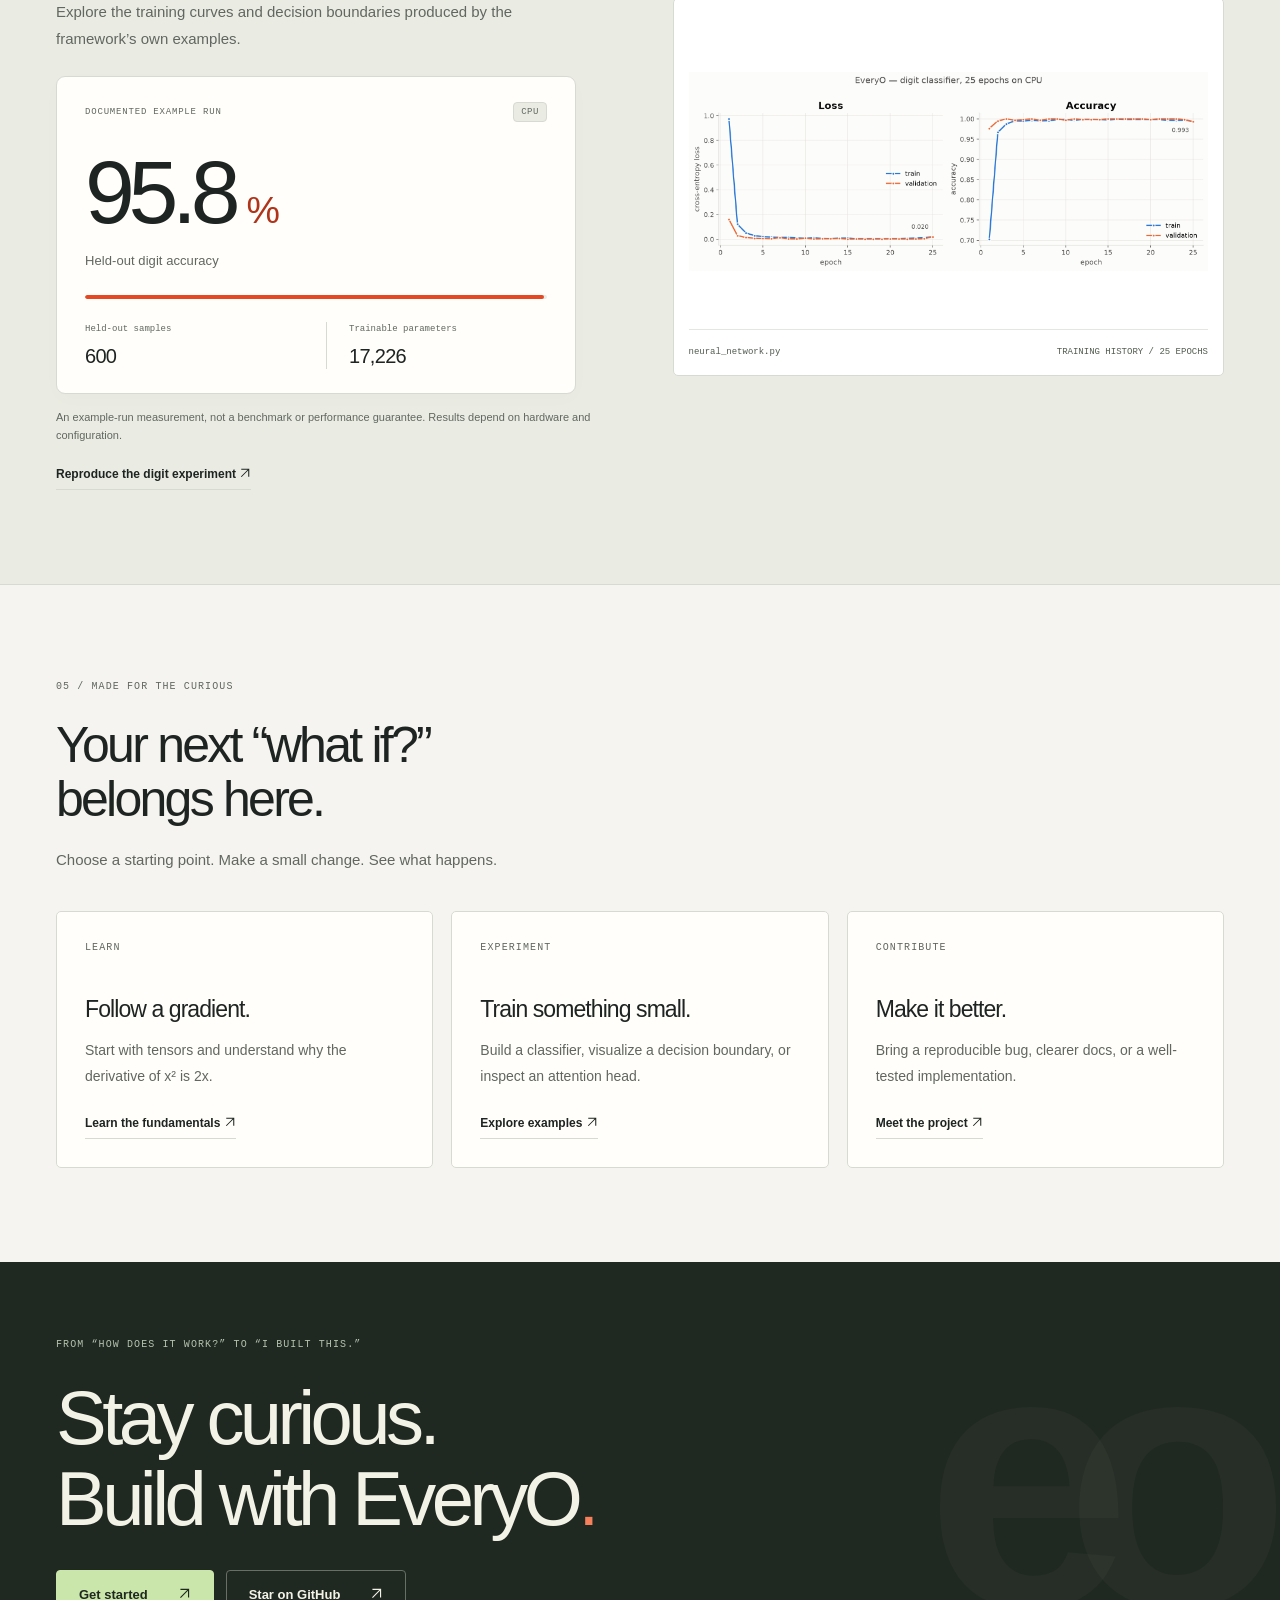
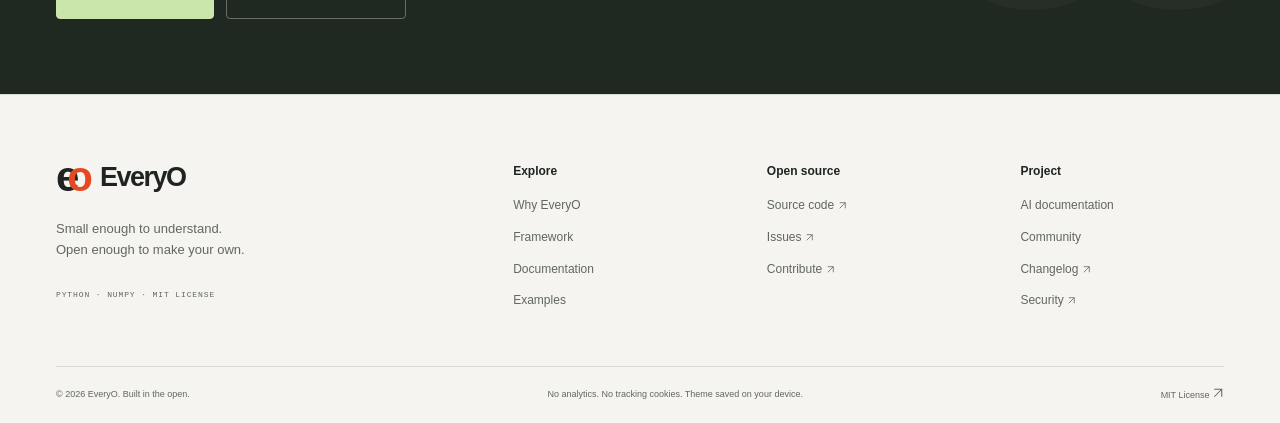
==== commit fb25afe1: "Keep overview learning links local and animate the reported result" ====
--- a/index.html
+++ b/index.html
@@ -178,6 +178,7 @@
         ]
       }
     </script>
+    <link rel="stylesheet" href="assets/css/overview-results.css" />
   </head>
   <body data-page="overview">
     <a class="skip" href="#main">Skip to content</a>
@@ -414,7 +415,10 @@
             </p>
             <a
               class="text-link"
-              href="https://github.com/krishanth7/EveryO/blob/main/everyo/core/autograd.py"
+              href="documentation.html#gradients"
+              target="_blank"
+              rel="noopener noreferrer"
+              aria-label="Read autograd (opens in a new tab)"
               >Read autograd
               <span aria-hidden="true"
                 ><svg
@@ -435,7 +439,12 @@
               Generate datasets locally, set your seeds, and train small models
               without an account or API key.
             </p>
-            <a class="text-link" href="examples.html"
+            <a
+              class="text-link"
+              href="examples.html"
+              target="_blank"
+              rel="noopener noreferrer"
+              aria-label="Find an experiment (opens in a new tab)"
               >Find an experiment
               <span aria-hidden="true"
                 ><svg
@@ -456,7 +465,12 @@
               Explore finite-difference tests and optional TensorFlow reference
               comparisons. Understand what was validated.
             </p>
-            <a class="text-link" href="features.html#validation"
+            <a
+              class="text-link"
+              href="features.html#validation"
+              target="_blank"
+              rel="noopener noreferrer"
+              aria-label="See validation (opens in a new tab)"
               >See validation
               <span aria-hidden="true"
                 ><svg
@@ -653,13 +667,29 @@
                 the framework’s own examples.
               </p>
             </div>
-            <div class="result-stat">
-              <strong>99.3<span>%</span></strong>
-              <p>
-                Accuracy on 600 held-out digits<br /><span
-                  >Reported example run · CPU · 17,226 parameters</span
-                >
-              </p>
+            <div class="accuracy-card" data-accuracy-card>
+              <div class="accuracy-card-heading">
+                <span>DOCUMENTED EXAMPLE RUN</span
+                ><span class="accuracy-platform">CPU</span>
+              </div>
+              <strong class="accuracy-value"
+                ><span class="accuracy-accessible"
+                  >99.3 percent held-out digit accuracy</span
+                ><span data-accuracy-number aria-hidden="true">99.3</span
+                ><span class="accuracy-unit" aria-hidden="true">%</span></strong
+              >
+              <p class="accuracy-label">Held-out digit accuracy</p>
+              <div class="accuracy-track" aria-hidden="true"><span></span></div>
+              <dl class="accuracy-context">
+                <div>
+                  <dt>Held-out samples</dt>
+                  <dd>600</dd>
+                </div>
+                <div>
+                  <dt>Trainable parameters</dt>
+                  <dd>17,226</dd>
+                </div>
+              </dl>
             </div>
             <p class="caption">
               An example-run measurement, not a benchmark or performance
@@ -911,5 +941,6 @@
     </footer>
     <script src="assets/js/developer-site.js" defer></script>
     <script src="assets/js/site-experience.js" defer></script>
+    <script src="assets/js/overview-results.js" defer></script>
   </body>
 </html>
--- a/assets/css/overview-results.css
+++ b/assets/css/overview-results.css
@@ -0,0 +1,151 @@
+/* A documented result, with stable labels and a finite entrance animation. */
+.accuracy-card {
+  background: var(--surface);
+  border: 1px solid var(--line);
+  border-radius: 9px;
+  padding: 25px 28px 24px;
+  box-shadow: 0 5px 20px #17241b04;
+  max-width: 520px;
+}
+.accuracy-card-heading {
+  display: flex;
+  justify-content: space-between;
+  align-items: center;
+  gap: 16px;
+  font: 9px var(--mono);
+  letter-spacing: 0.09em;
+  color: var(--muted);
+  margin-bottom: 26px;
+}
+.accuracy-platform {
+  font-size: 9px;
+  letter-spacing: 0.06em;
+  border: 1px solid var(--line);
+  border-radius: 4px;
+  background: var(--tint);
+  padding: 4px 7px;
+}
+.accuracy-value {
+  display: flex;
+  align-items: baseline;
+  font-size: clamp(76px, 7vw, 96px);
+  line-height: 1;
+  font-weight: 500;
+  letter-spacing: -0.07em;
+  font-variant-numeric: tabular-nums;
+  font-feature-settings: "tnum";
+  color: var(--ink);
+  white-space: nowrap;
+}
+[data-accuracy-number] {
+  display: inline-block;
+  min-width: 3.1ch;
+}
+.accuracy-value .accuracy-unit {
+  font-size: 0.42em;
+  letter-spacing: -0.04em;
+  color: var(--accent-text);
+  margin-left: 7px;
+}
+.accuracy-card .accuracy-label {
+  font-size: 13px;
+  color: var(--muted);
+  margin-top: 12px;
+  letter-spacing: 0.005em;
+}
+.accuracy-track {
+  height: 4px;
+  background: var(--tint);
+  border-radius: 3px;
+  overflow: hidden;
+  margin-top: 24px;
+}
+.accuracy-track > span {
+  display: block;
+  height: 100%;
+  width: 99.3%;
+  background: var(--accent);
+  border-radius: 3px;
+  transform-origin: left;
+}
+.accuracy-context {
+  display: grid;
+  grid-template-columns: 1fr 1fr;
+  gap: 20px;
+  margin: 23px 0 0;
+}
+.accuracy-context > div + div {
+  border-left: 1px solid var(--line);
+  padding-left: 22px;
+}
+.accuracy-context dt {
+  font: 9px/1.6 var(--mono);
+  color: var(--muted);
+}
+.accuracy-context dd {
+  font-size: 20px;
+  line-height: 1.3;
+  font-weight: 500;
+  letter-spacing: -0.035em;
+  margin: 6px 0 0;
+  font-variant-numeric: tabular-nums;
+}
+@media (prefers-reduced-motion: no-preference) {
+  .accuracy-card.is-counting .accuracy-track > span {
+    animation: accuracy-fill 1.4s cubic-bezier(0.16, 1, 0.3, 1) both;
+  }
+  @keyframes accuracy-fill {
+    from {
+      transform: scaleX(0);
+    }
+    to {
+      transform: scaleX(1);
+    }
+  }
+}
+@media (max-width: 1100px) {
+  .accuracy-card {
+    padding: 23px;
+  }
+  .accuracy-card-heading {
+    font-size: 8px;
+  }
+  .accuracy-value {
+    font-size: 82px;
+  }
+  .accuracy-context dt {
+    font-size: 8px;
+  }
+}
+@media (max-width: 480px) {
+  .accuracy-card {
+    padding: 23px;
+  }
+  .accuracy-card-heading {
+    margin-bottom: 22px;
+    font-size: 8px;
+  }
+  .accuracy-value {
+    font-size: 86px;
+  }
+  .accuracy-card .accuracy-label {
+    font-size: 12px;
+  }
+  .accuracy-context {
+    gap: 15px;
+  }
+  .accuracy-context > div + div {
+    padding-left: 16px;
+  }
+}
+.accuracy-accessible {
+  position: absolute;
+  width: 1px;
+  height: 1px;
+  padding: 0;
+  margin: -1px;
+  overflow: hidden;
+  clip: rect(0, 0, 0, 0);
+  white-space: nowrap;
+  border: 0;
+}
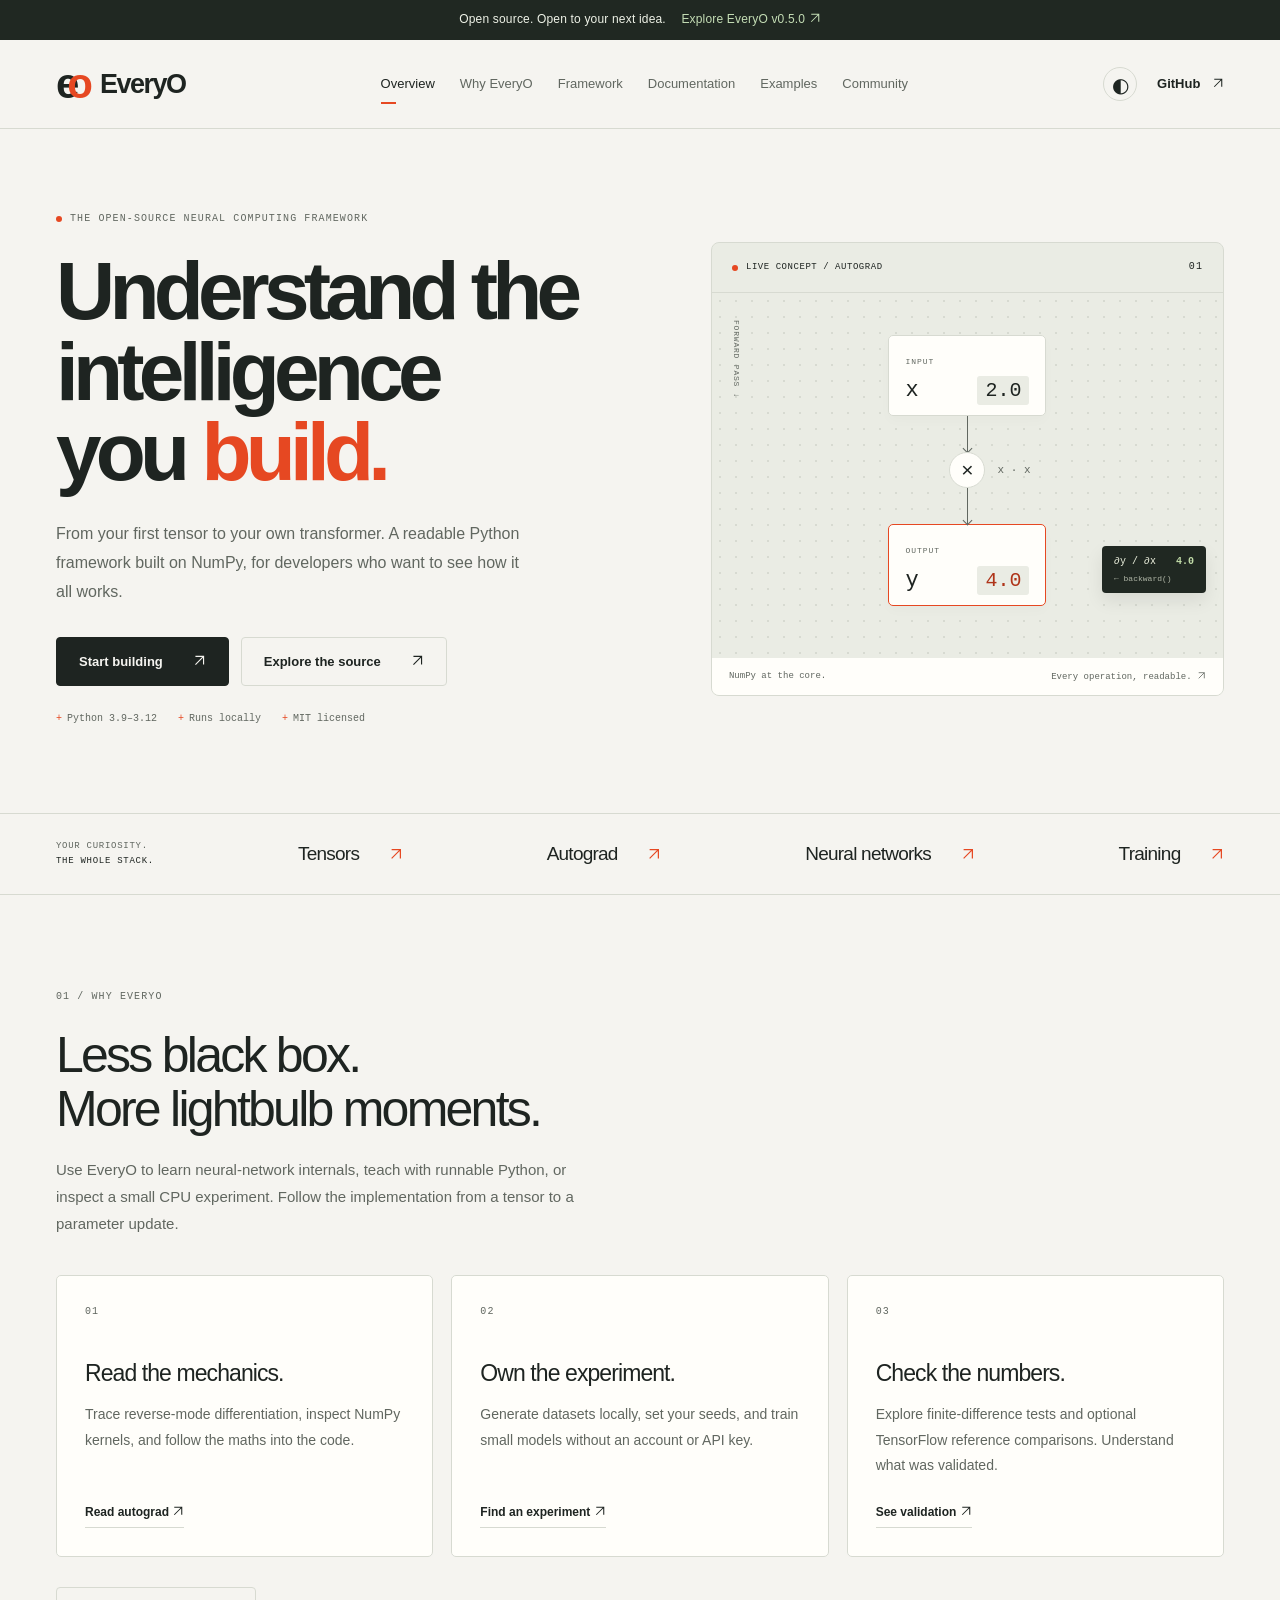
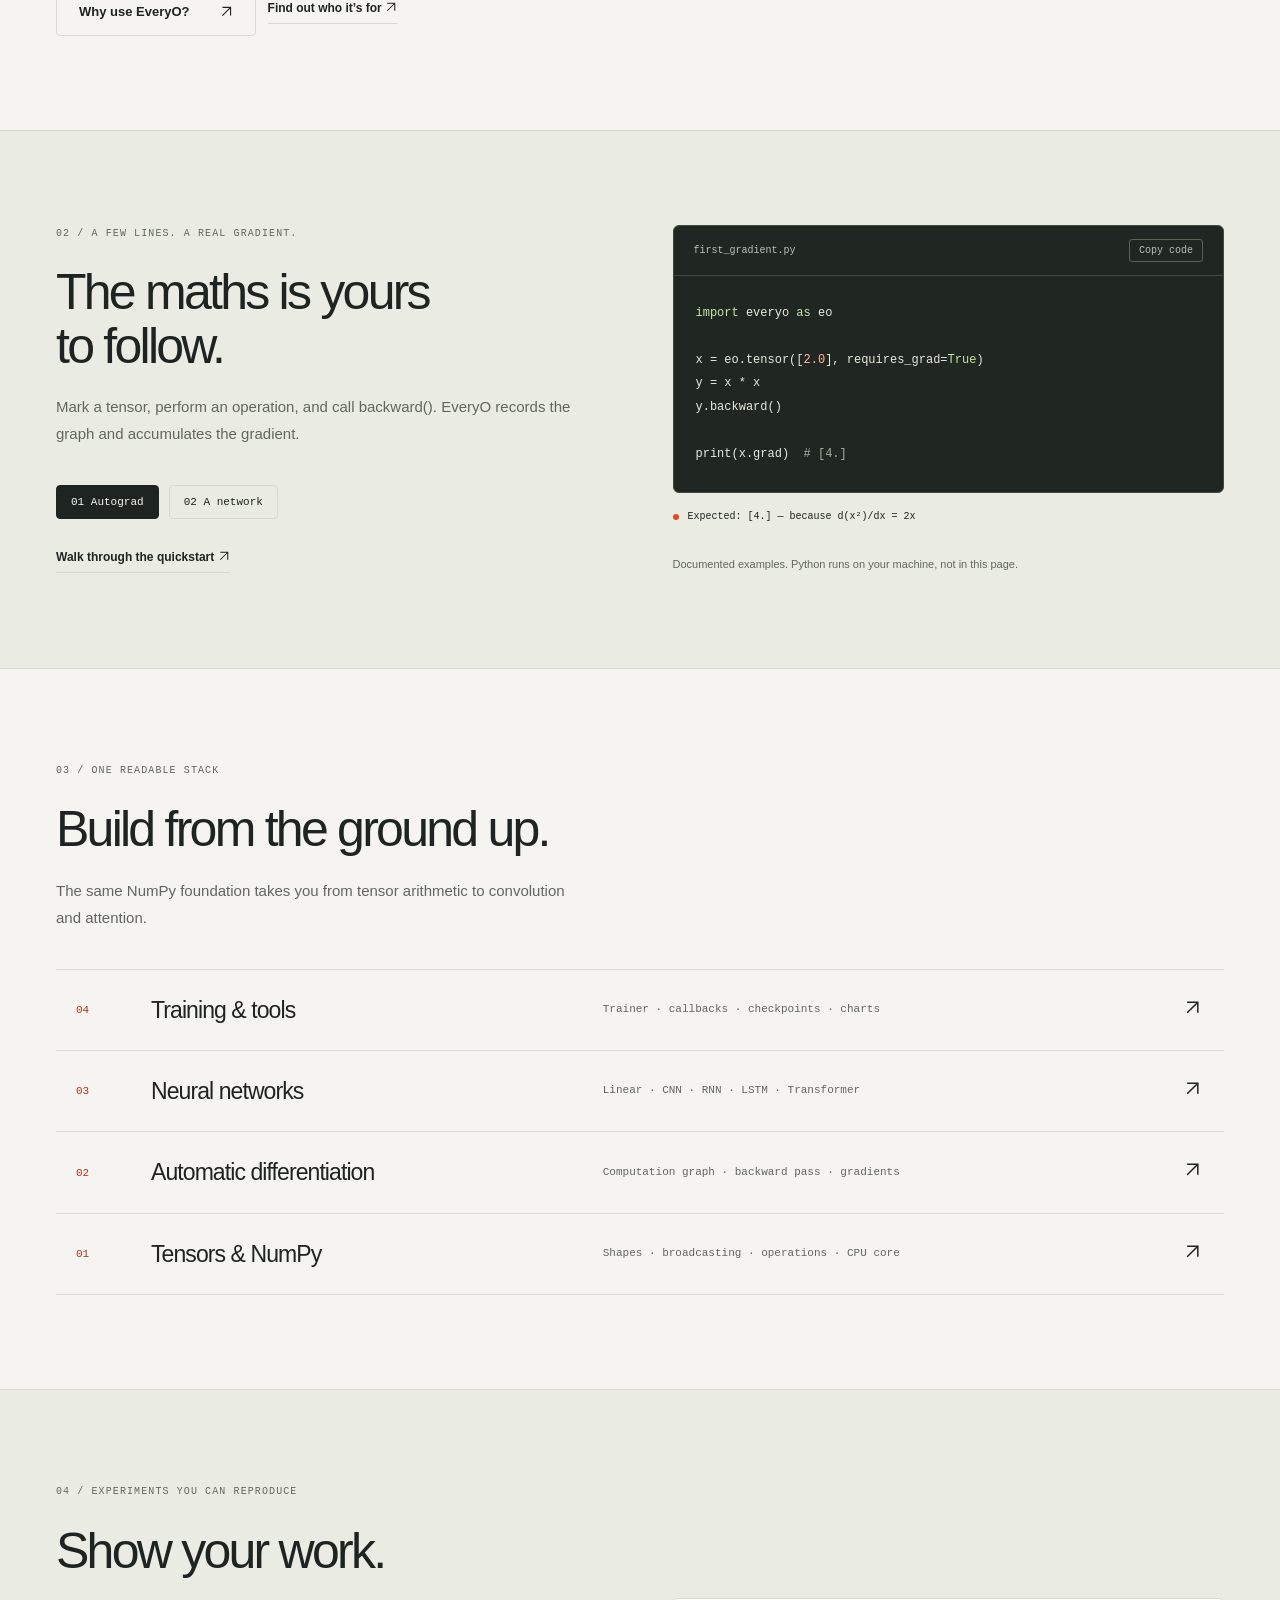
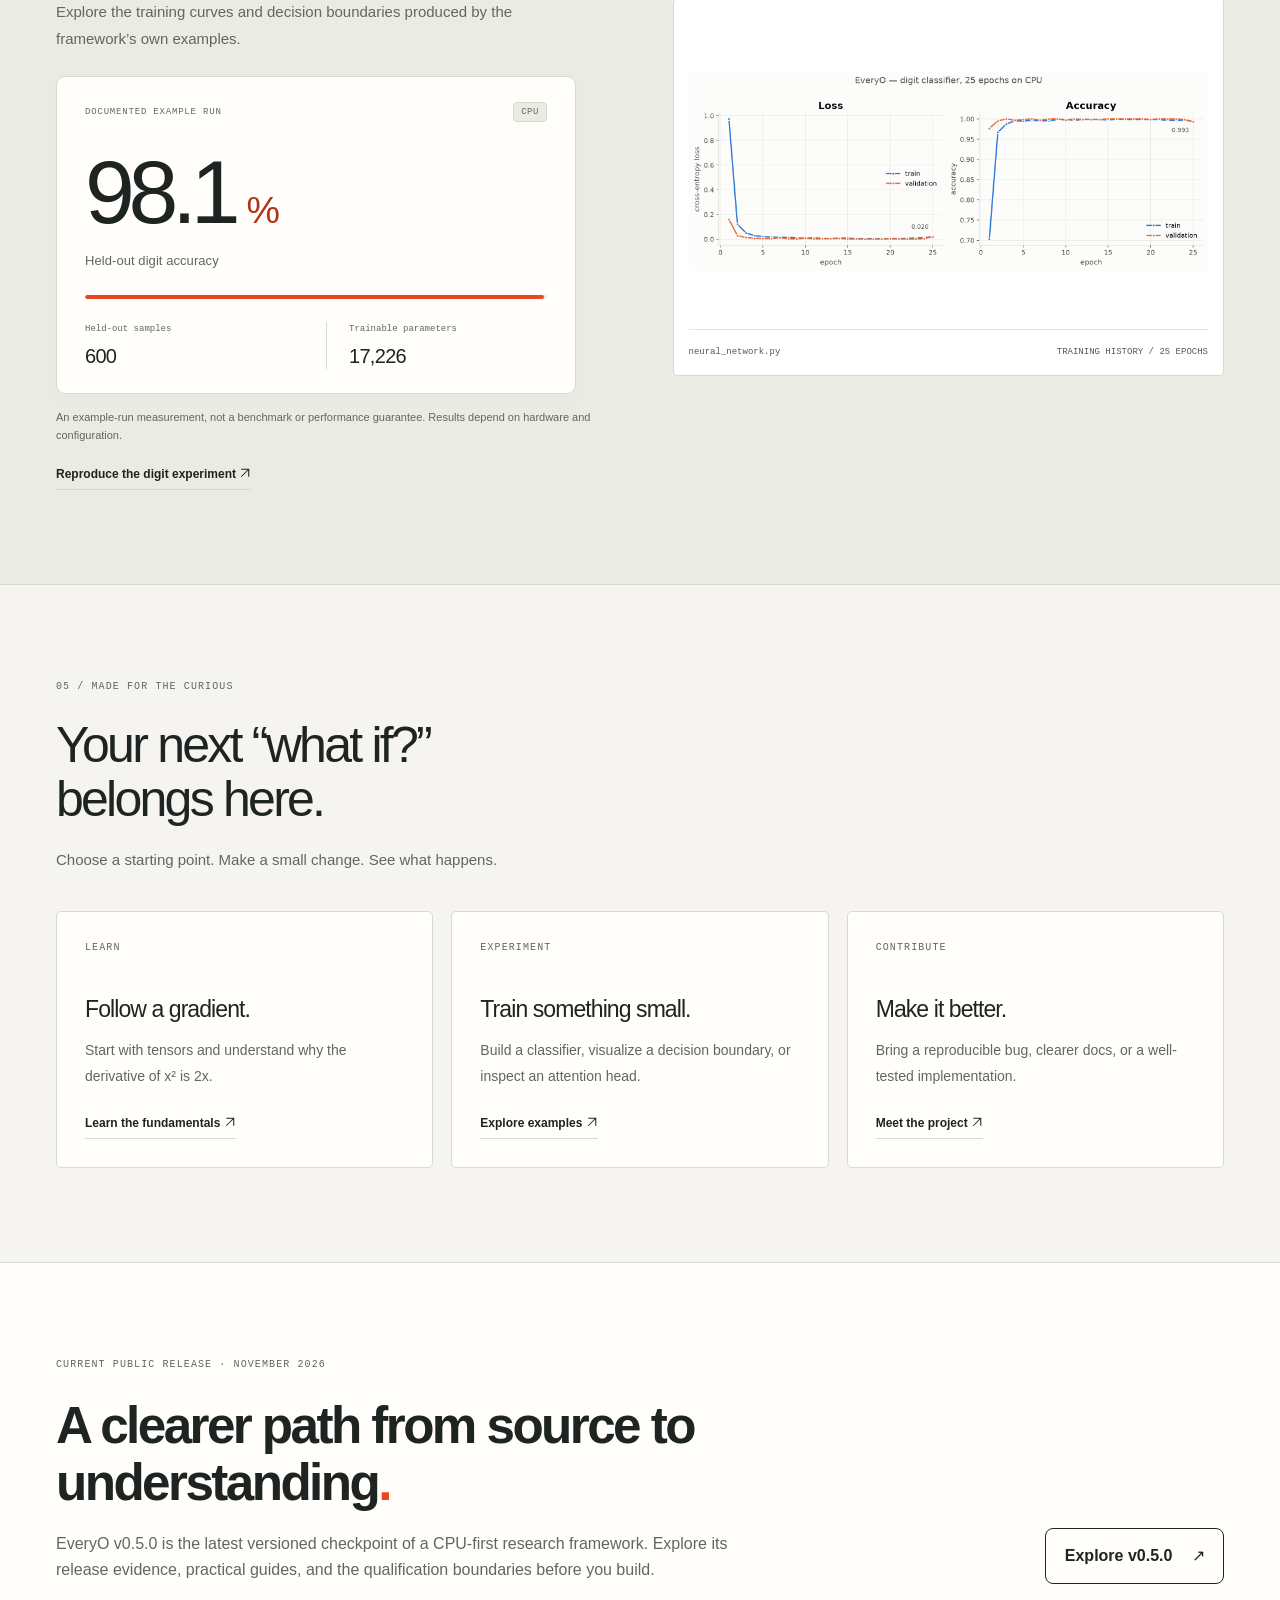
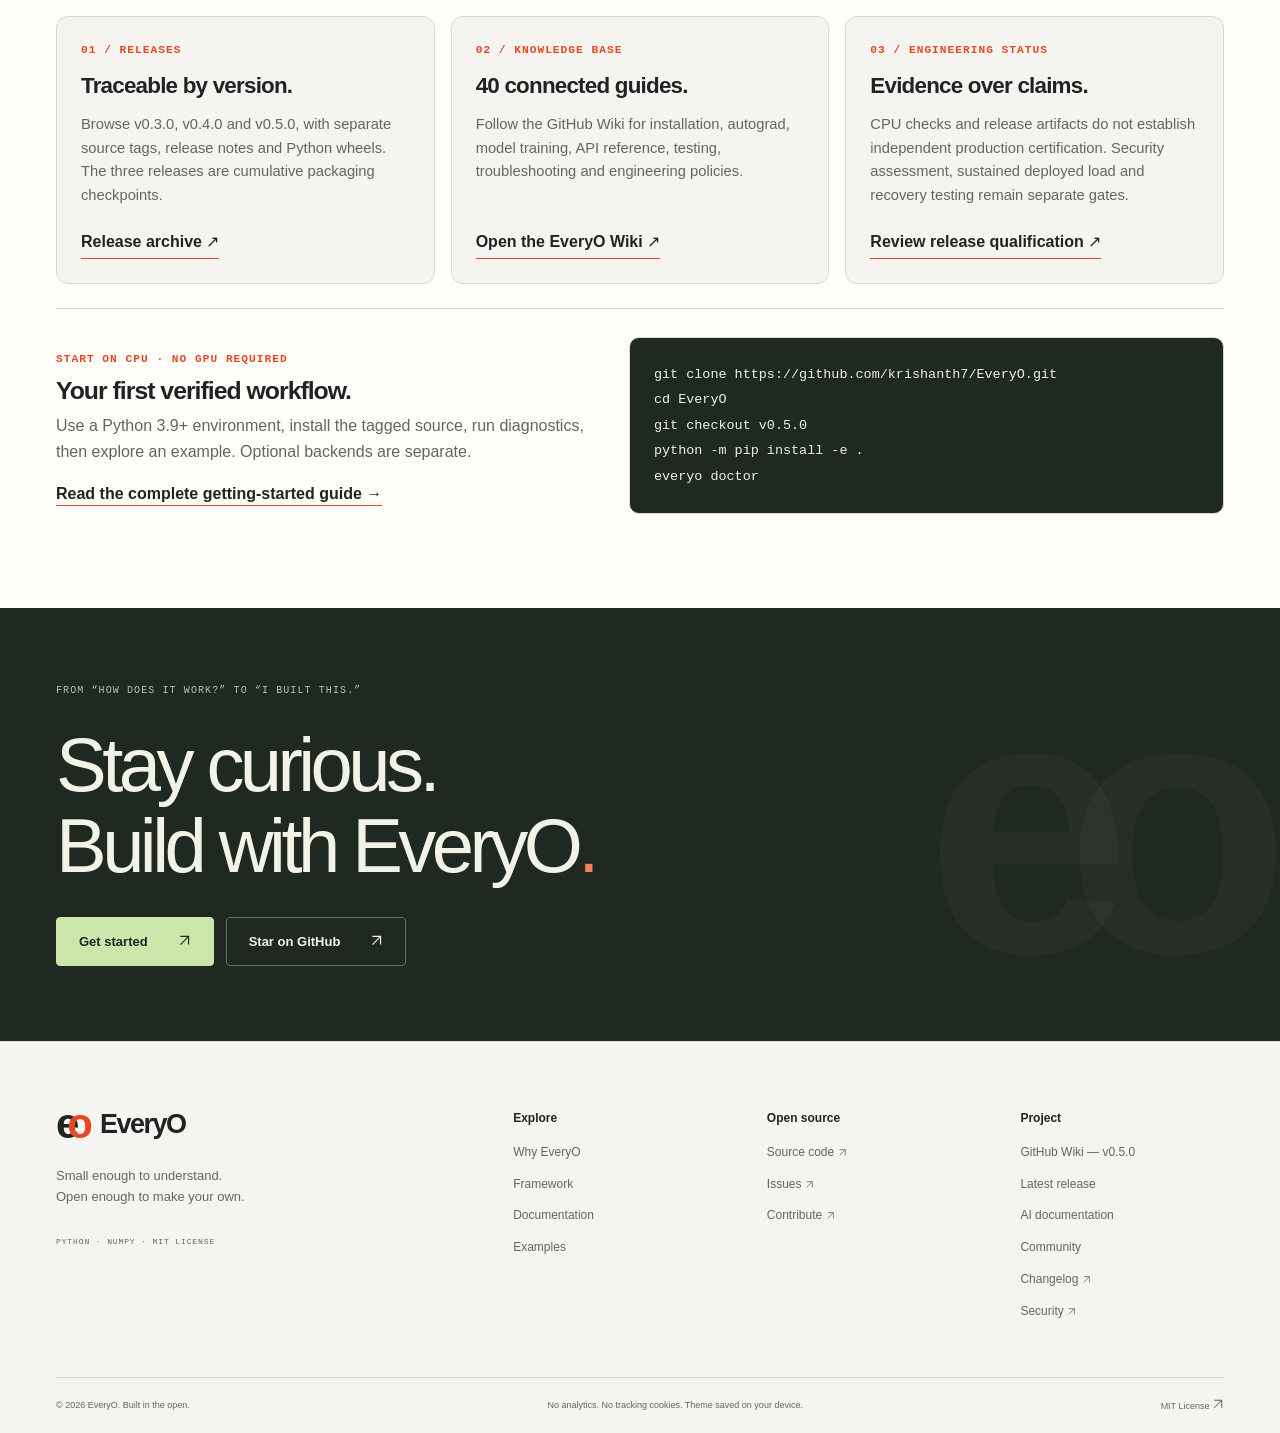
==== commit f457368a: "docs(site): align v0.5.0 release, wiki and CPU getting-started guide" ====
--- a/index.html
+++ b/index.html
@@ -124,7 +124,7 @@
             "codeRepository": "https://github.com/krishanth7/EveryO",
             "programmingLanguage": "Python",
             "runtimePlatform": "Python 3.9–3.12 with NumPy and Matplotlib",
-            "version": "0.2.0",
+            "version": "0.5.0",
             "license": "https://opensource.org/license/mit",
             "description": "A neural computing framework built from scratch on NumPy for learning, teaching, and small-scale experiments.",
             "isAccessibleForFree": true,
@@ -139,7 +139,7 @@
             "url": "https://krishanth7.github.io/everyo-site/",
             "applicationCategory": "DeveloperApplication",
             "operatingSystem": "Linux, macOS, Windows",
-            "softwareVersion": "0.2.0",
+            "softwareVersion": "0.5.0",
             "softwareRequirements": "Python 3.9–3.12, NumPy, Matplotlib",
             "license": "https://opensource.org/license/mit",
             "isAccessibleForFree": true,
@@ -179,6 +179,7 @@
       }
     </script>
     <link rel="stylesheet" href="assets/css/overview-results.css" />
+    <link rel="stylesheet" href="assets/css/release-guide.css" />
   </head>
   <body data-page="overview">
     <a class="skip" href="#main">Skip to content</a>
@@ -186,7 +187,7 @@
       <a href="https://github.com/krishanth7/EveryO/releases"
         >Open source. Open to your next idea.
         <span
-          >Explore EveryO 0.2.0
+          >Explore EveryO v0.5.0
           <svg
             class="arrow"
             viewBox="0 0 16 16"
@@ -793,6 +794,51 @@
           </article>
         </div>
       </section>
+      <section class="release-guide section" id="release-center" aria-labelledby="release-center-heading">
+        <div class="container">
+          <div class="release-guide-heading">
+            <div>
+              <p class="eyebrow">CURRENT PUBLIC RELEASE · NOVEMBER 2026</p>
+              <h2 id="release-center-heading">A clearer path from source to understanding<span class="accent-word">.</span></h2>
+              <p>EveryO v0.5.0 is the latest versioned checkpoint of a CPU-first research framework. Explore its release evidence, practical guides, and the qualification boundaries before you build.</p>
+            </div>
+            <a class="release-guide-main-link" href="https://github.com/krishanth7/EveryO/releases/tag/v0.5.0">Explore v0.5.0 <span aria-hidden="true">↗</span></a>
+          </div>
+          <div class="release-guide-grid">
+            <article class="release-guide-card">
+              <span class="release-guide-kicker">01 / RELEASES</span>
+              <h3>Traceable by version.</h3>
+              <p>Browse v0.3.0, v0.4.0 and v0.5.0, with separate source tags, release notes and Python wheels. The three releases are cumulative packaging checkpoints.</p>
+              <a href="https://github.com/krishanth7/EveryO/releases">Release archive <span aria-hidden="true">↗</span></a>
+            </article>
+            <article class="release-guide-card">
+              <span class="release-guide-kicker">02 / KNOWLEDGE BASE</span>
+              <h3>40 connected guides.</h3>
+              <p>Follow the GitHub Wiki for installation, autograd, model training, API reference, testing, troubleshooting and engineering policies.</p>
+              <a href="https://github.com/krishanth7/EveryO/wiki">Open the EveryO Wiki <span aria-hidden="true">↗</span></a>
+            </article>
+            <article class="release-guide-card">
+              <span class="release-guide-kicker">03 / ENGINEERING STATUS</span>
+              <h3>Evidence over claims.</h3>
+              <p>CPU checks and release artifacts do not establish independent production certification. Security assessment, sustained deployed load and recovery testing remain separate gates.</p>
+              <a href="https://github.com/krishanth7/EveryO/wiki/Release-Process">Review release qualification <span aria-hidden="true">↗</span></a>
+            </article>
+          </div>
+          <div class="release-guide-start">
+            <div>
+              <span class="release-guide-kicker">START ON CPU · NO GPU REQUIRED</span>
+              <h3>Your first verified workflow.</h3>
+              <p>Use a Python 3.9+ environment, install the tagged source, run diagnostics, then explore an example. Optional backends are separate.</p>
+              <a href="documentation.html#install">Read the complete getting-started guide <span aria-hidden="true">→</span></a>
+            </div>
+            <pre aria-label="Installation and verification commands"><code>git clone https://github.com/krishanth7/EveryO.git
+cd EveryO
+git checkout v0.5.0
+python -m pip install -e .
+everyo doctor</code></pre>
+          </div>
+        </div>
+      </section>
       <section class="cta-section" id="get-started">
         <div class="container">
           <p class="eyebrow">FROM “HOW DOES IT WORK?” TO “I BUILT THIS.”</p>
@@ -890,6 +936,8 @@
           </nav>
           <nav aria-label="Project">
             <h2>Project</h2>
+            <a href="https://github.com/krishanth7/EveryO/wiki">GitHub Wiki — v0.5.0</a>
+            <a href="https://github.com/krishanth7/EveryO/releases/tag/v0.5.0">Latest release</a>
             <a href="llms.txt">AI documentation</a>
             <a href="community.html">Community</a
             ><a
--- a/assets/css/release-guide.css
+++ b/assets/css/release-guide.css
@@ -0,0 +1,28 @@
+.release-guide { border-top: 1px solid var(--line); background: var(--surface); }
+.release-guide-heading { display:flex; align-items:end; justify-content:space-between; gap:2rem; margin-bottom:2rem; }
+.release-guide-heading > div { max-width:780px; }
+.release-guide-heading h2 { font-size:clamp(2rem,4vw,3.5rem); line-height:1.12; letter-spacing:-.05em; margin:.4rem 0 1.2rem; }
+.release-guide-heading p:not(.eyebrow) { max-width:690px; color:var(--muted); margin:0; }
+.release-guide-main-link { flex-shrink:0; display:inline-flex; justify-content:center; gap:1.2rem; padding:.85rem 1.15rem; border:1px solid var(--ink); border-radius:var(--radius); font-weight:700; }
+.release-guide-main-link:hover { background:var(--ink); color:var(--surface); }
+.release-guide-grid { display:grid; grid-template-columns:repeat(3,minmax(0,1fr)); gap:1rem; }
+.release-guide-card { display:flex; flex-direction:column; align-items:start; gap:.85rem; padding:1.5rem; border:1px solid var(--line); border-radius:12px; background:var(--bg); }
+.release-guide-kicker { font-family:var(--mono); font-size:.7rem; font-weight:700; letter-spacing:.09em; color:var(--accent); }
+.release-guide-card h3 { margin:0; font-size:1.4rem; letter-spacing:-.035em; line-height:1.2; }
+.release-guide-card p { margin:0 0 .5rem; color:var(--muted); line-height:1.6; font-size:.92rem; }
+.release-guide-card a,.release-guide-start a { margin-top:auto; font-weight:700; border-bottom:1px solid var(--accent); padding-bottom:.15rem; }
+.release-guide-card a:hover,.release-guide-start a:hover { color:var(--accent); }
+.release-guide-start { display:grid; grid-template-columns: minmax(0,1fr) minmax(0,1.1fr); align-items:center; gap:2rem; padding:1.75rem 0 0; margin-top:1.5rem; border-top:1px solid var(--line); }
+.release-guide-start h3 { font-size:1.55rem; letter-spacing:-.04em; margin:.5rem 0; }
+.release-guide-start p { margin:.4rem 0 1rem; color:var(--muted); }
+.release-guide-start pre { min-width:0; overflow-x:auto; margin:0; padding:1.5rem; border:1px solid var(--line); border-radius:10px; background:var(--dark); color:#ecf1e8; font: .84rem/1.9 var(--mono); }
+.release-guide-start code { font:inherit; }
+@media(max-width:850px) { .release-guide-heading { align-items:start; flex-direction:column; } .release-guide-grid { grid-template-columns:1fr; } .release-guide-start { grid-template-columns:1fr; } }
+@media(prefers-reduced-motion:reduce) { .release-guide a { transition:none!important; } }
+.release-docs-note { margin-top:1.5rem; margin-bottom:1.5rem; padding:1.6rem; display:grid; grid-template-columns:minmax(0,1.5fr) minmax(240px,1fr); gap:2rem; border:1px solid var(--line); border-left:4px solid var(--accent); border-radius:10px; background:var(--surface); }
+.release-docs-note h2 { font-size:1.45rem; letter-spacing:-.035em; margin:.25rem 0 .5rem; }
+.release-docs-note p:not(.eyebrow) { color:var(--muted); margin:0; font-size:.91rem; }
+.release-docs-links { display:flex; flex-direction:column; justify-content:center; gap:.7rem; }
+.release-docs-links a { padding:.5rem .75rem; border:1px solid var(--line); border-radius:6px; font-size:.86rem; font-weight:700; }
+.release-docs-links a:hover { border-color:var(--accent); color:var(--accent); }
+@media(max-width:750px) { .release-docs-note { grid-template-columns:1fr; gap:1rem; } }
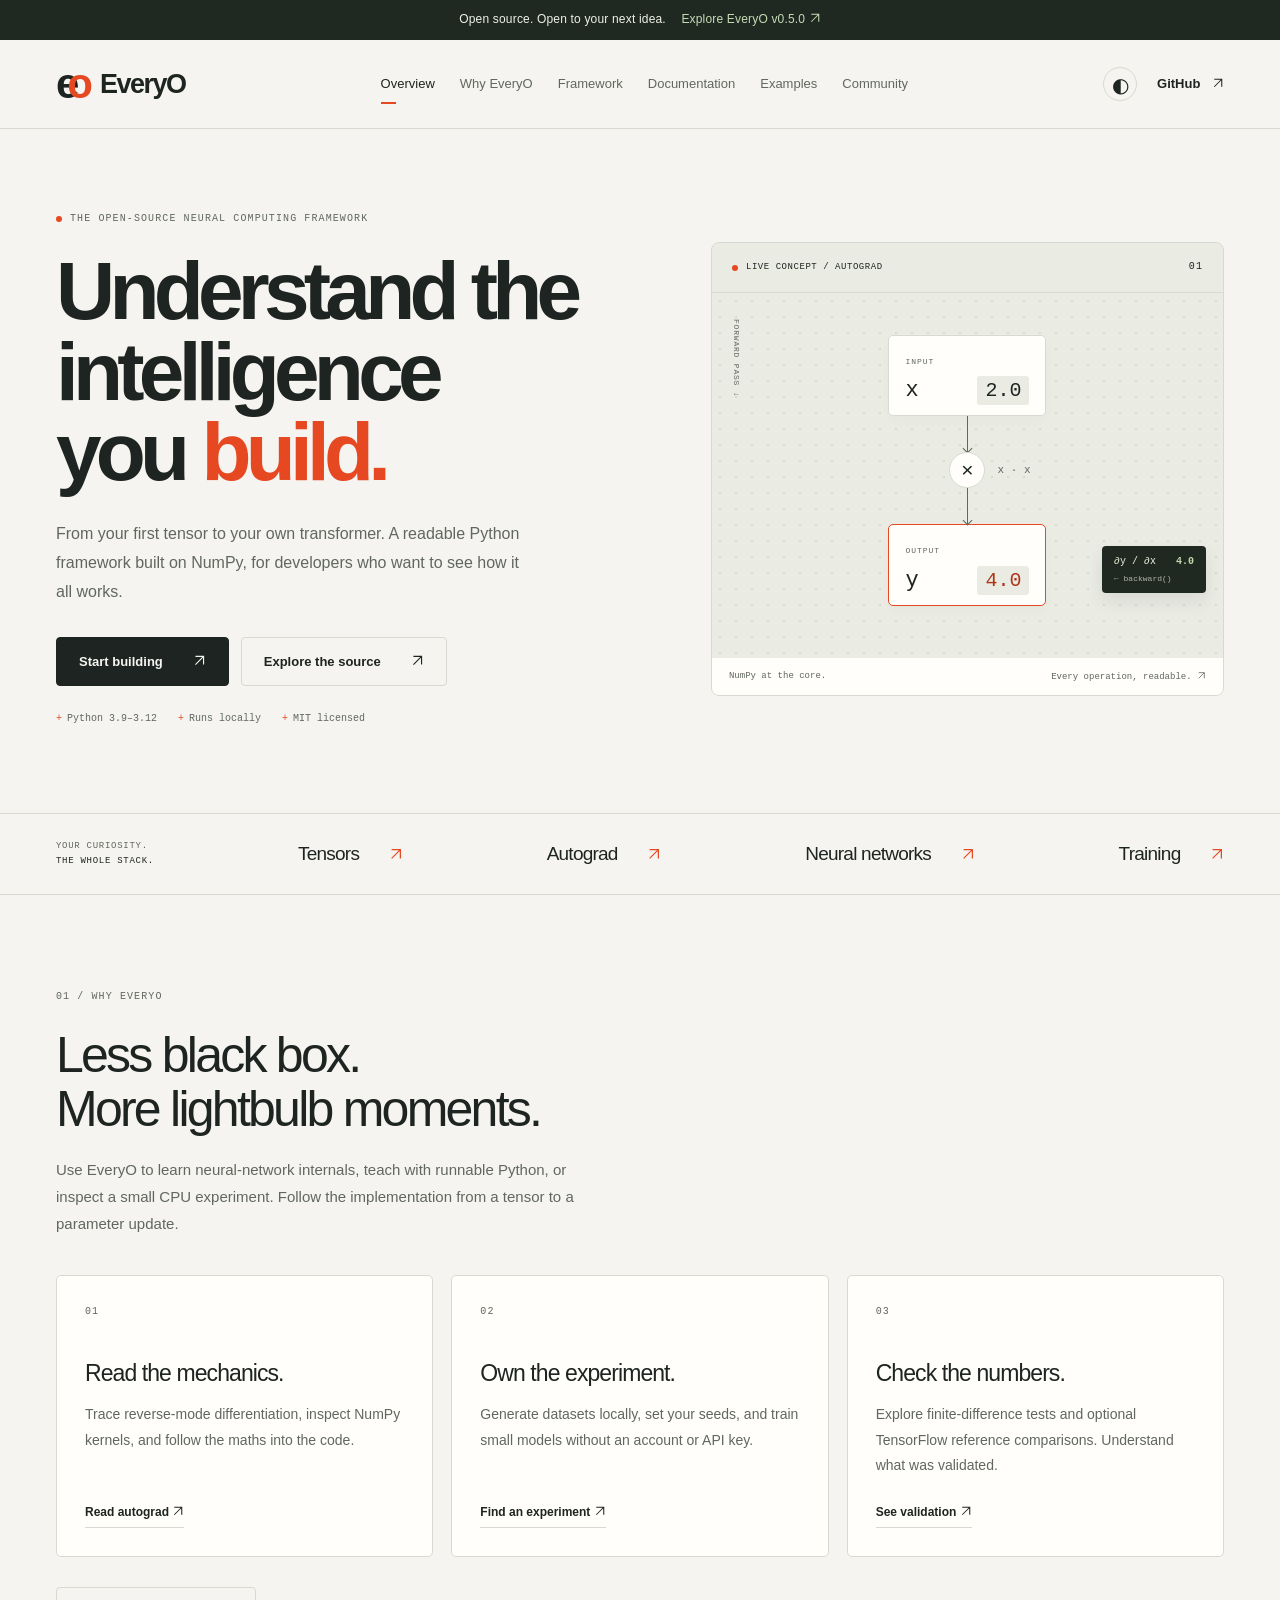
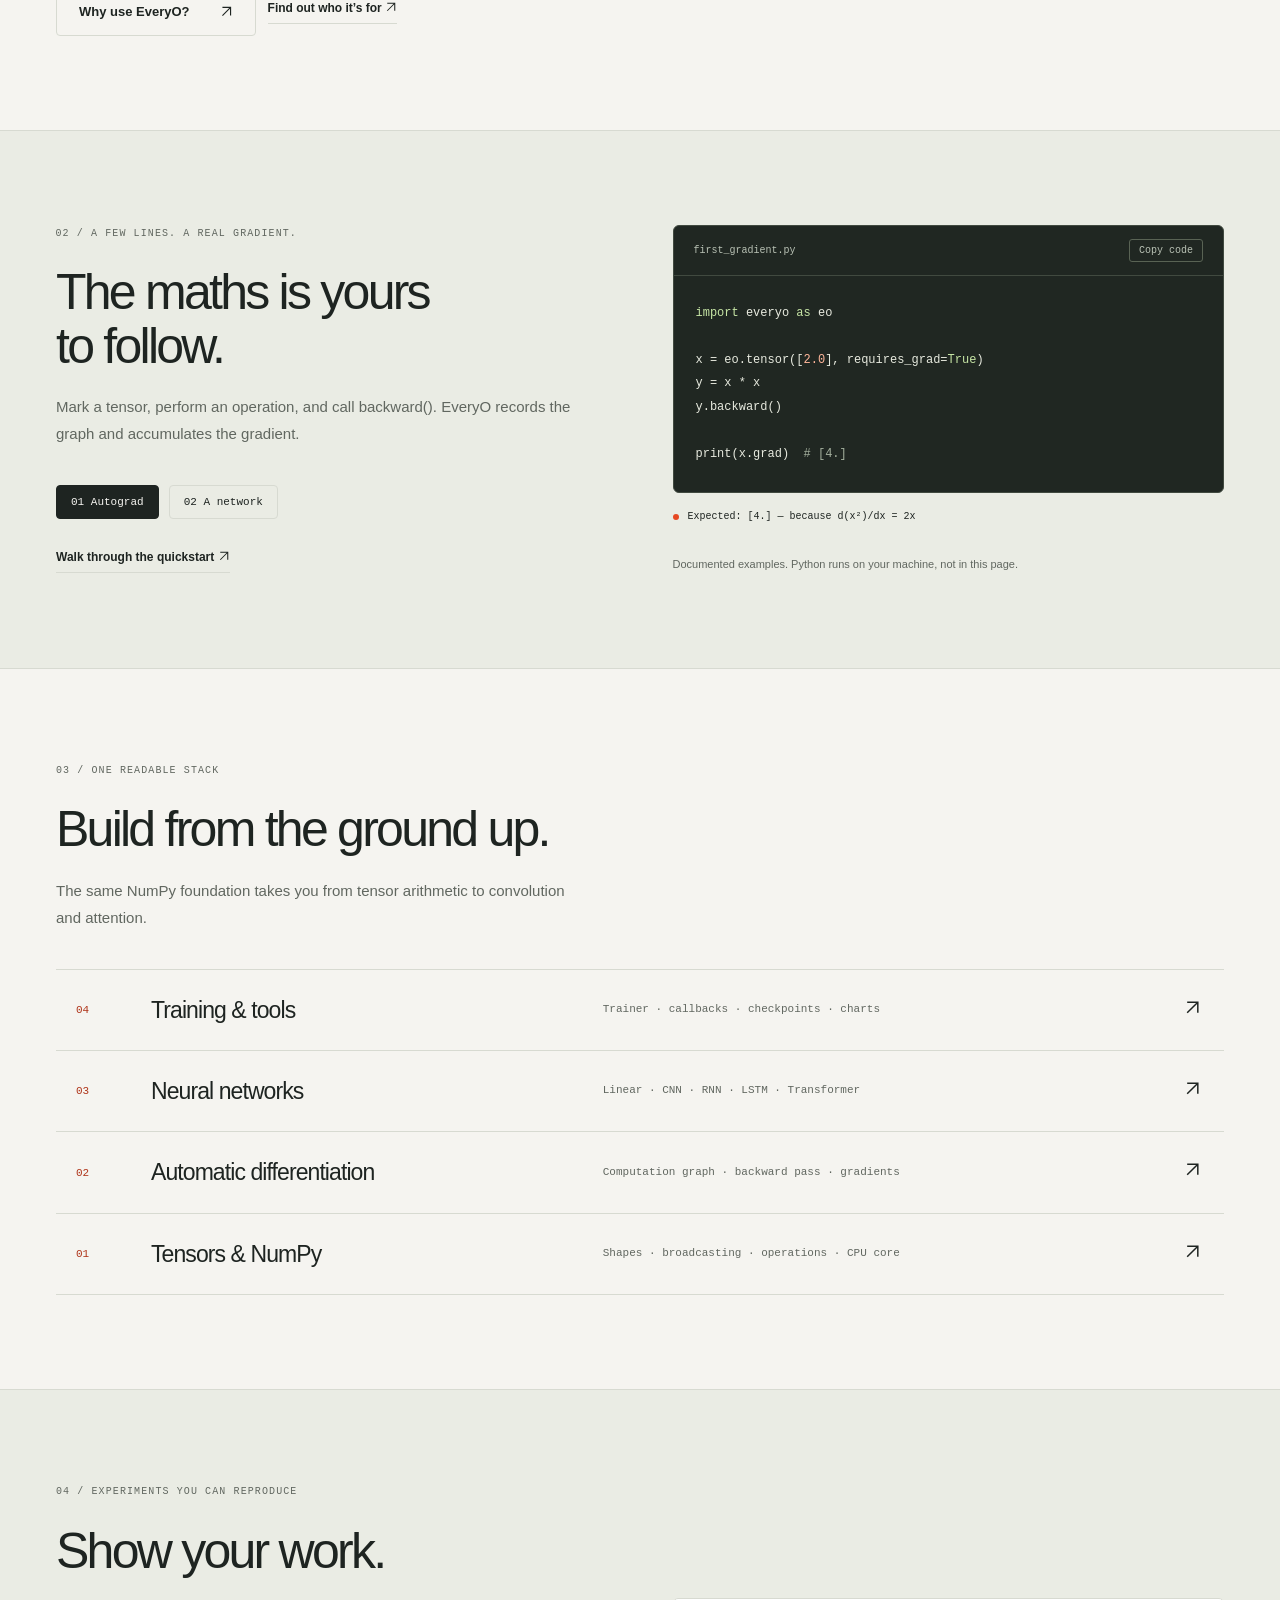
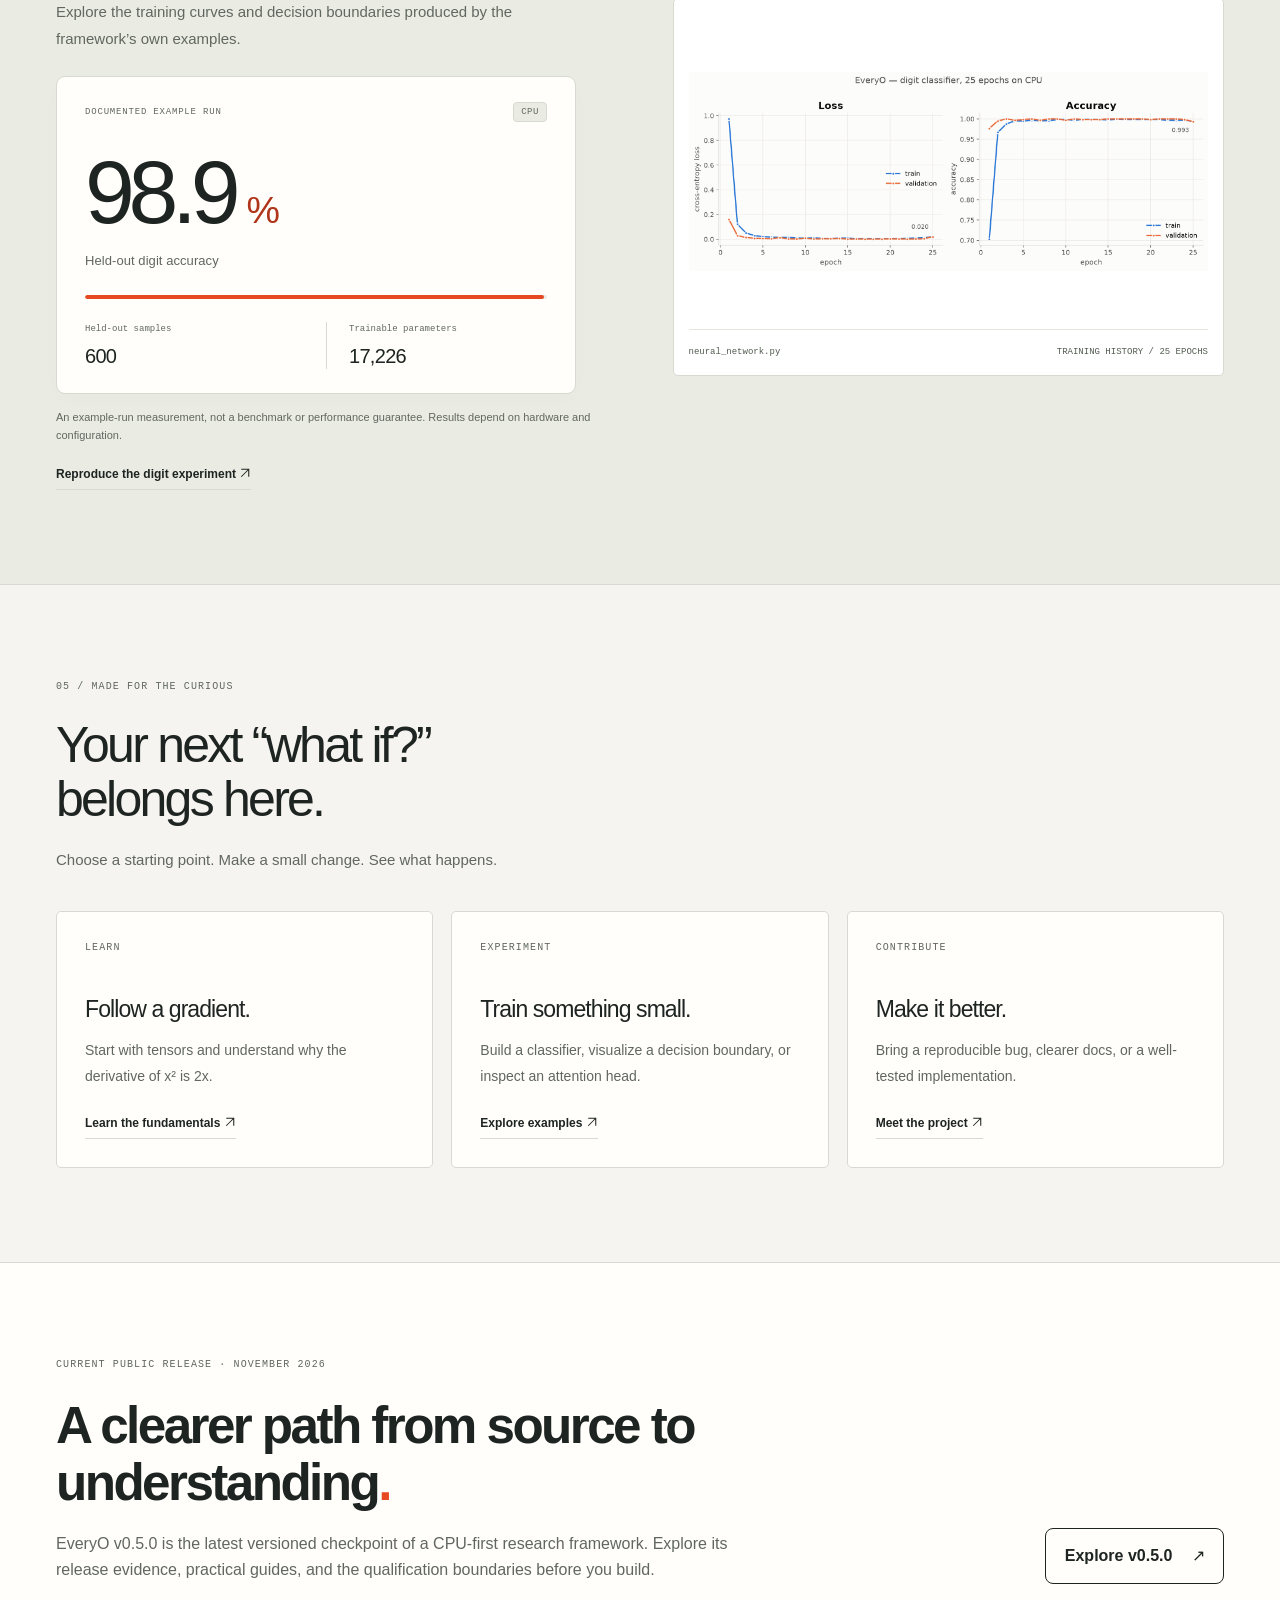
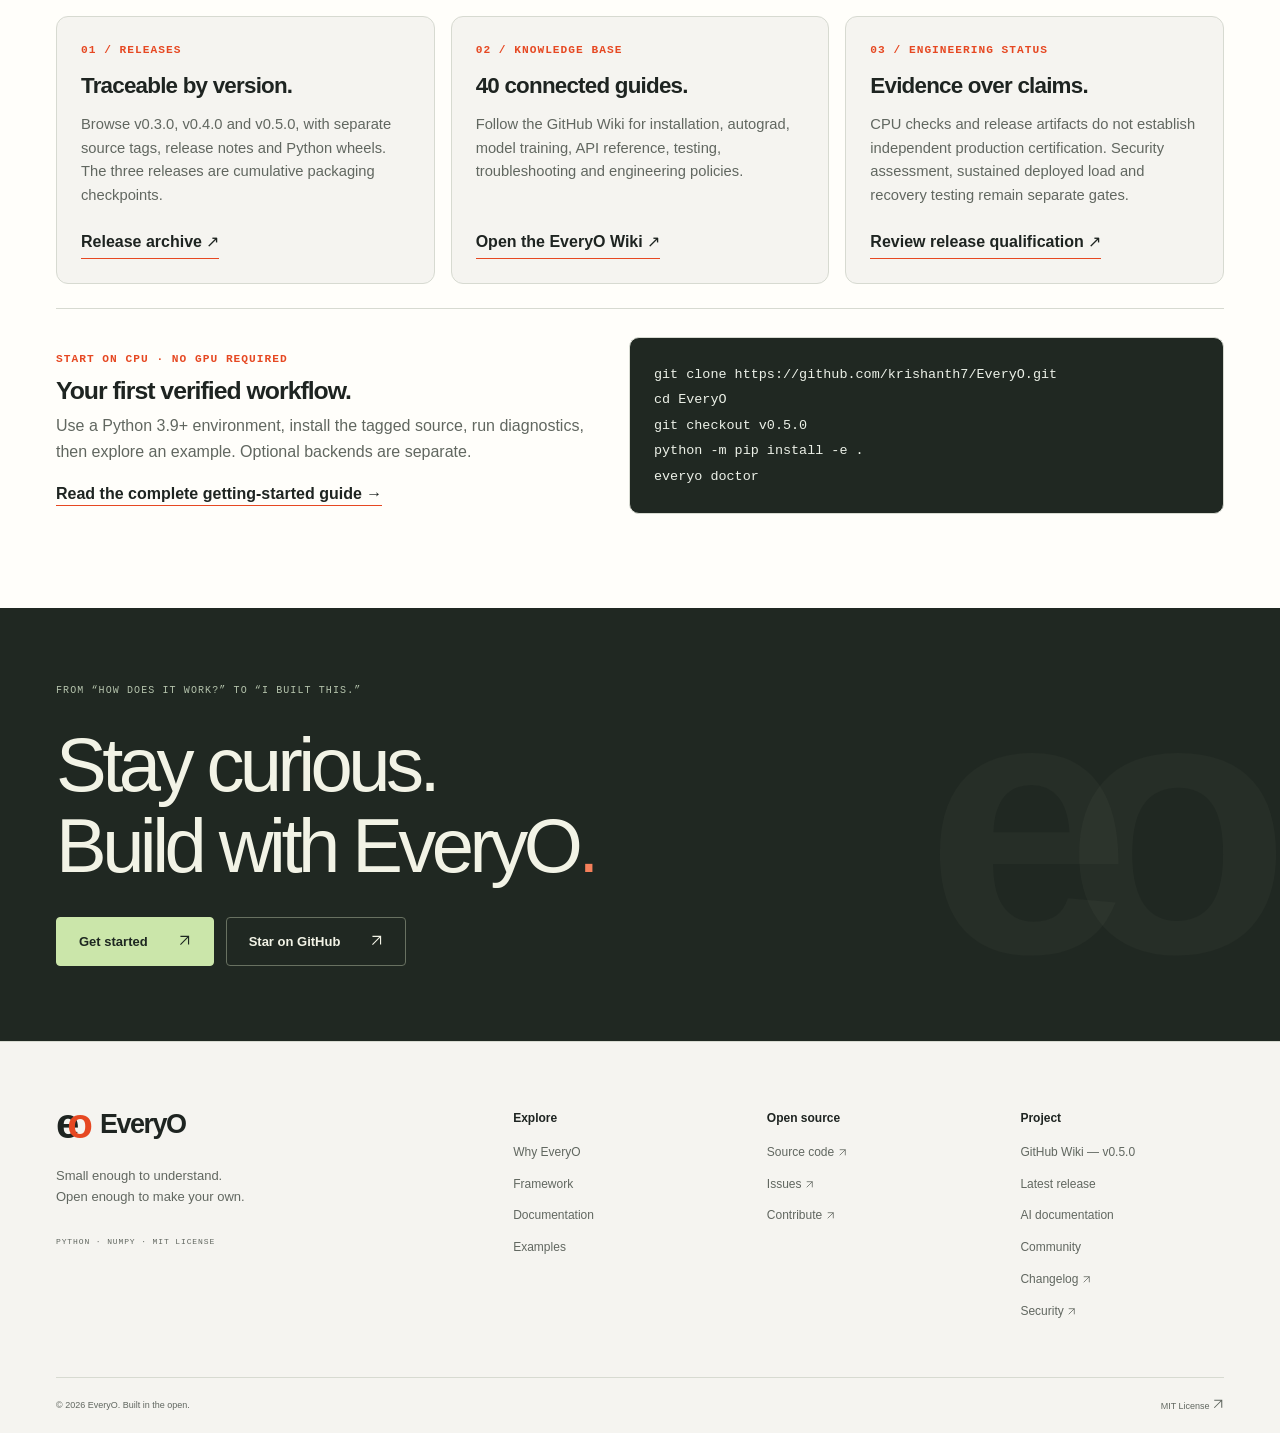
==== commit 740126f3: "style(site): remove footer privacy and theme sentence" ====
--- a/index.html
+++ b/index.html
@@ -969,9 +969,6 @@
         </div>
         <div class="footer-bottom">
           <span>© 2026 EveryO. Built in the open.</span
-          ><span
-            >No analytics. No tracking cookies. Theme saved on your
-            device.</span
           ><a href="https://github.com/krishanth7/EveryO/blob/main/LICENSE"
             >MIT License
             <svg
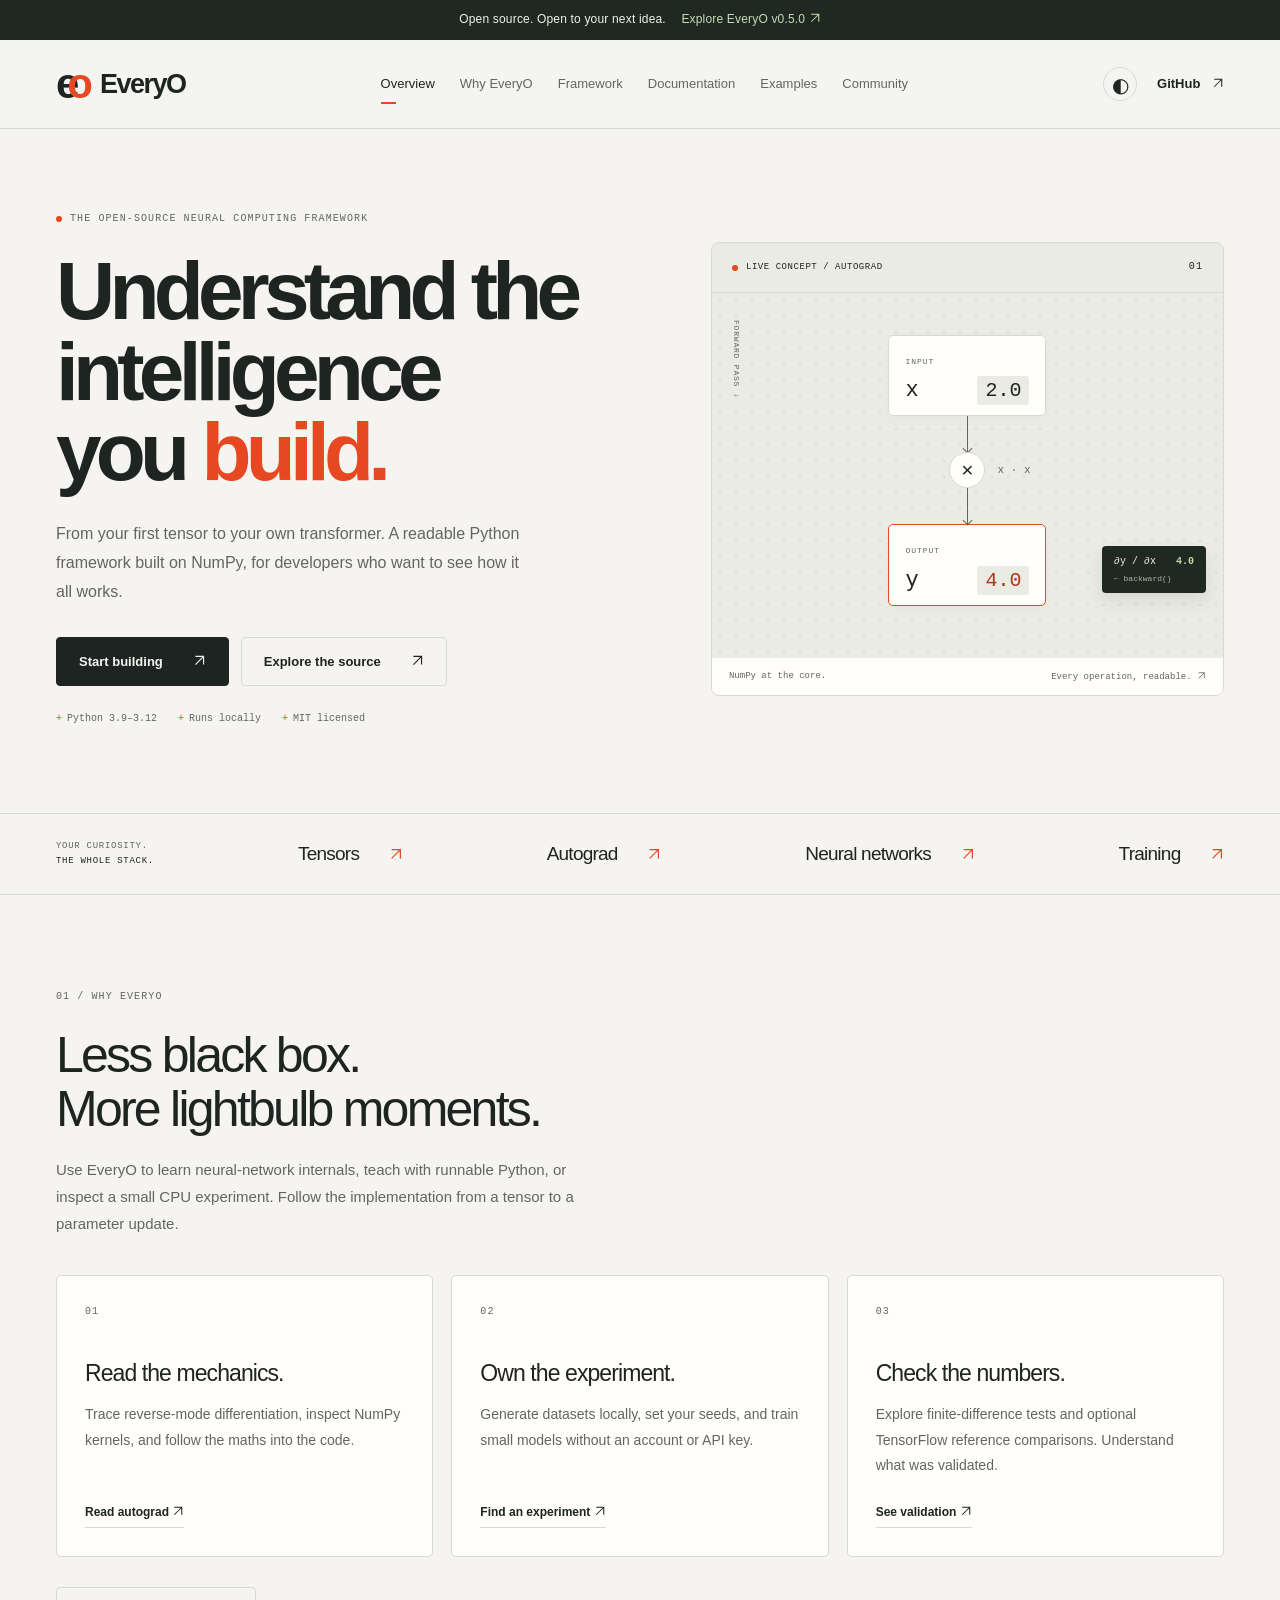
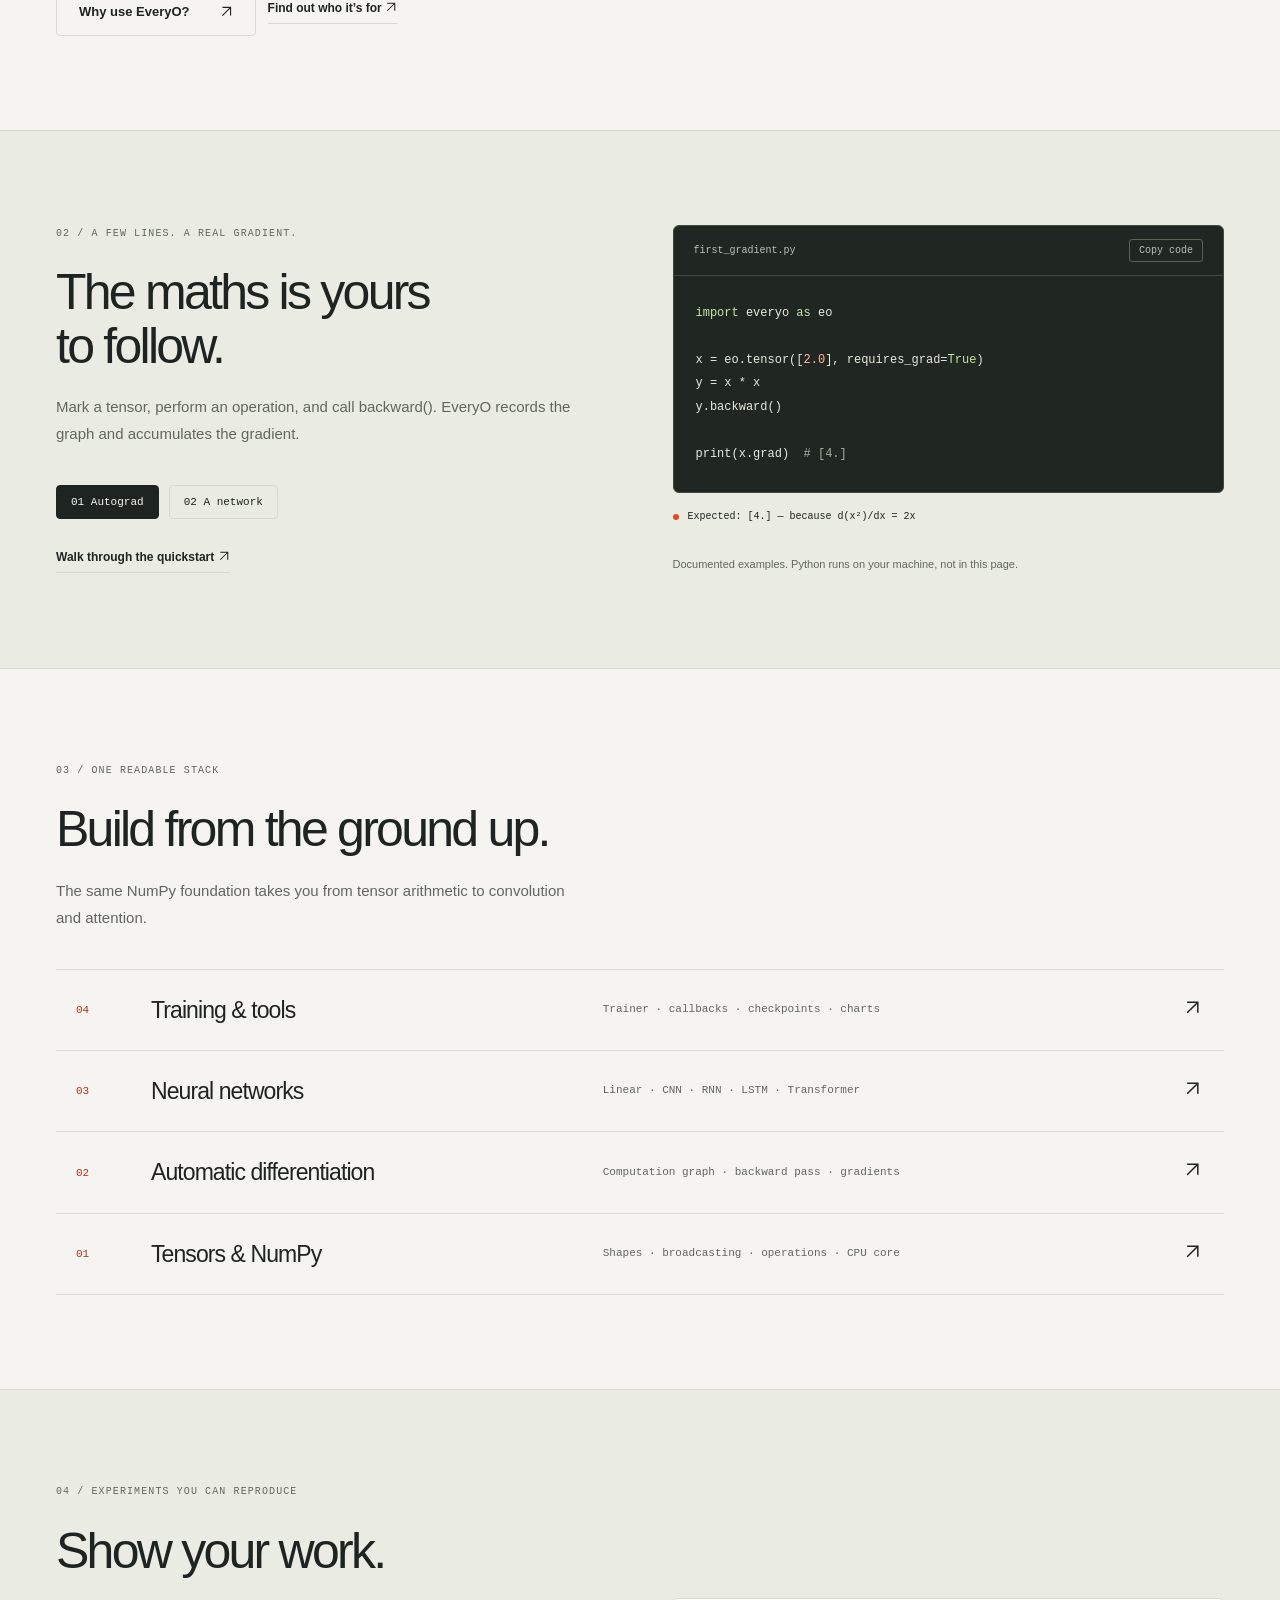
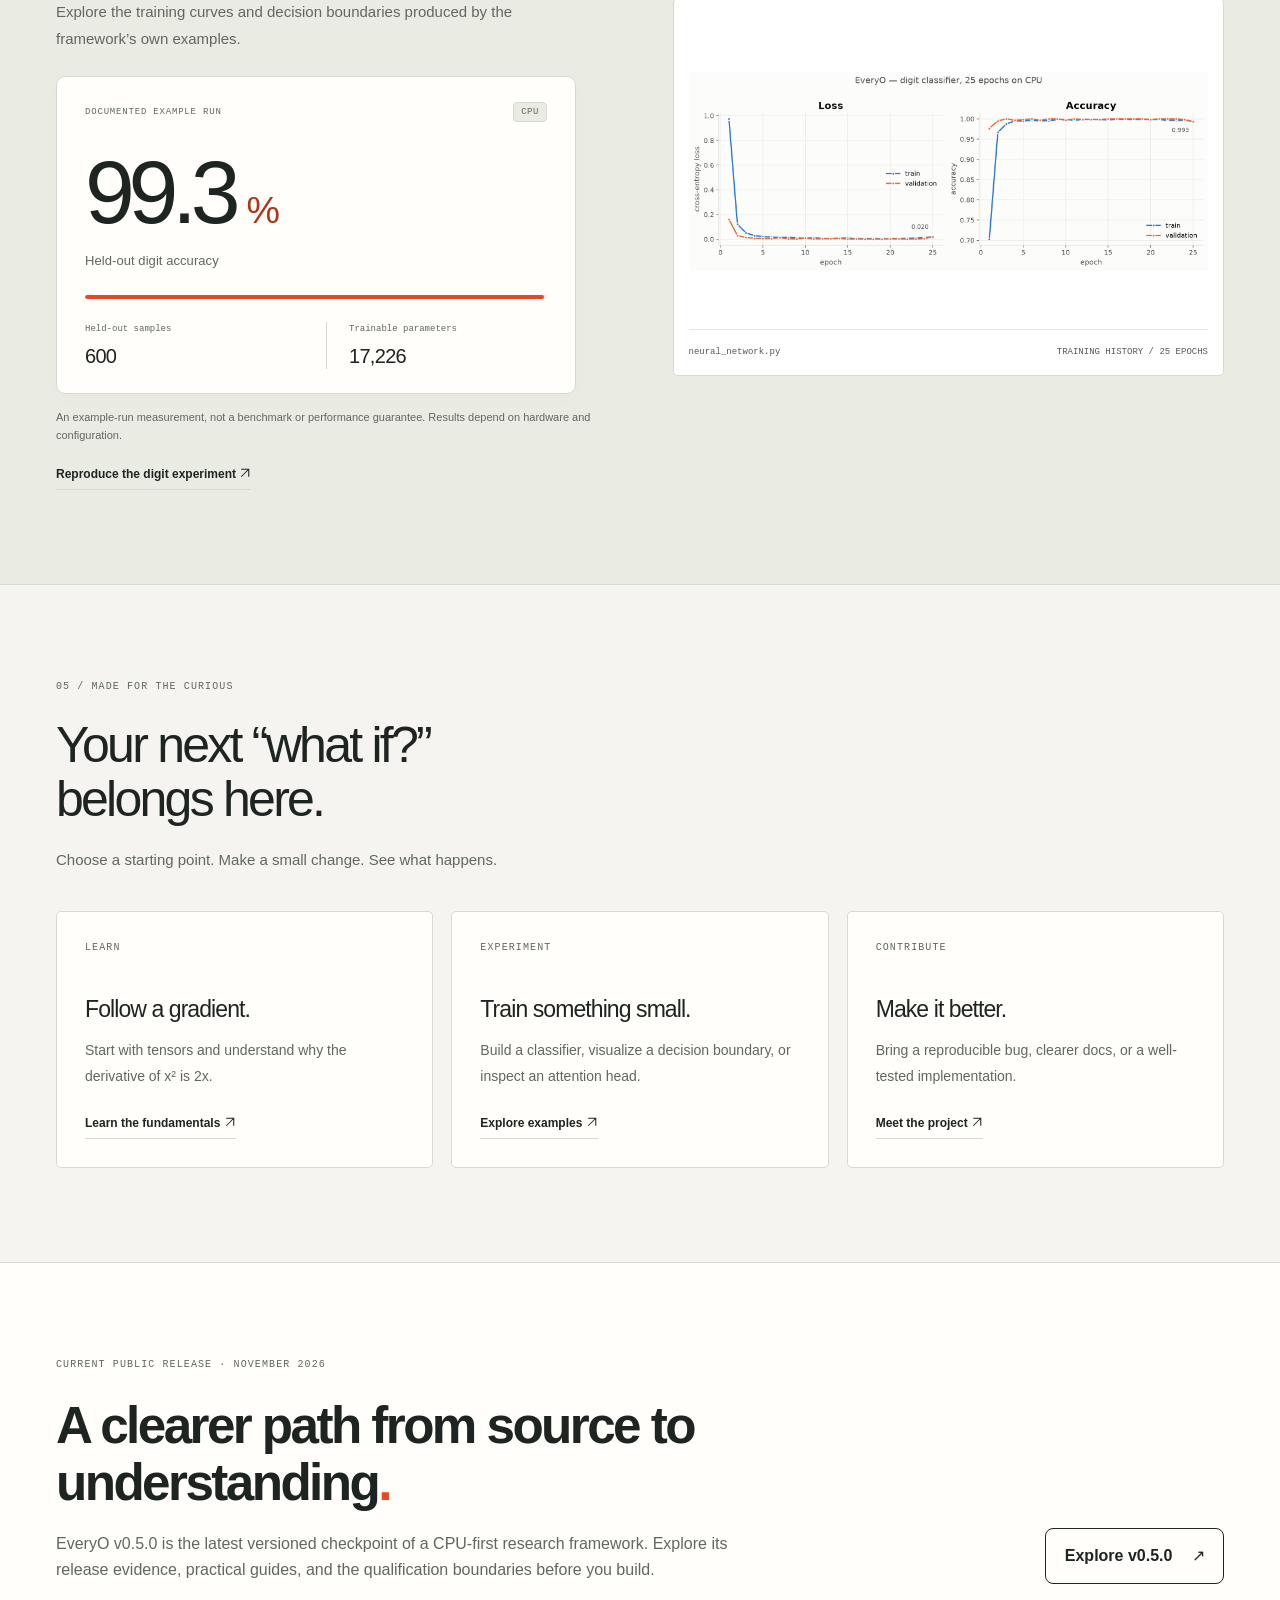
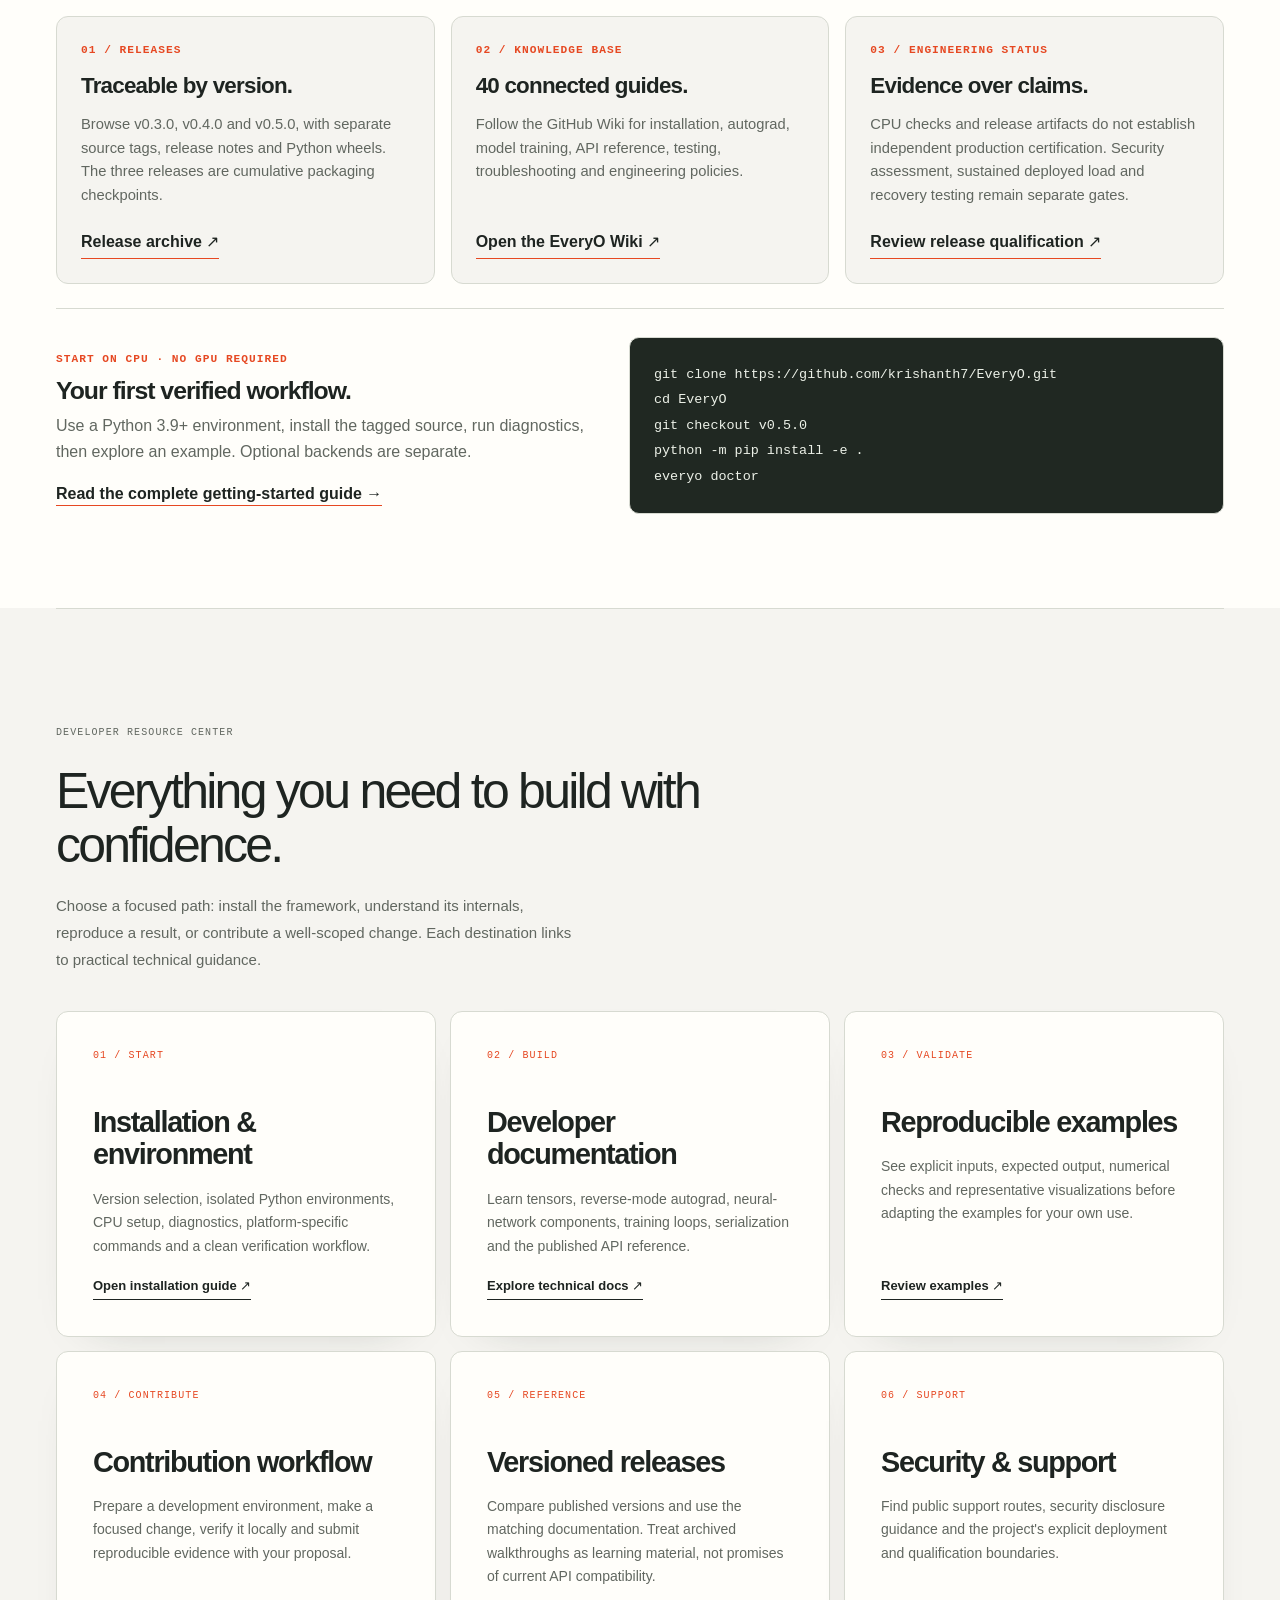
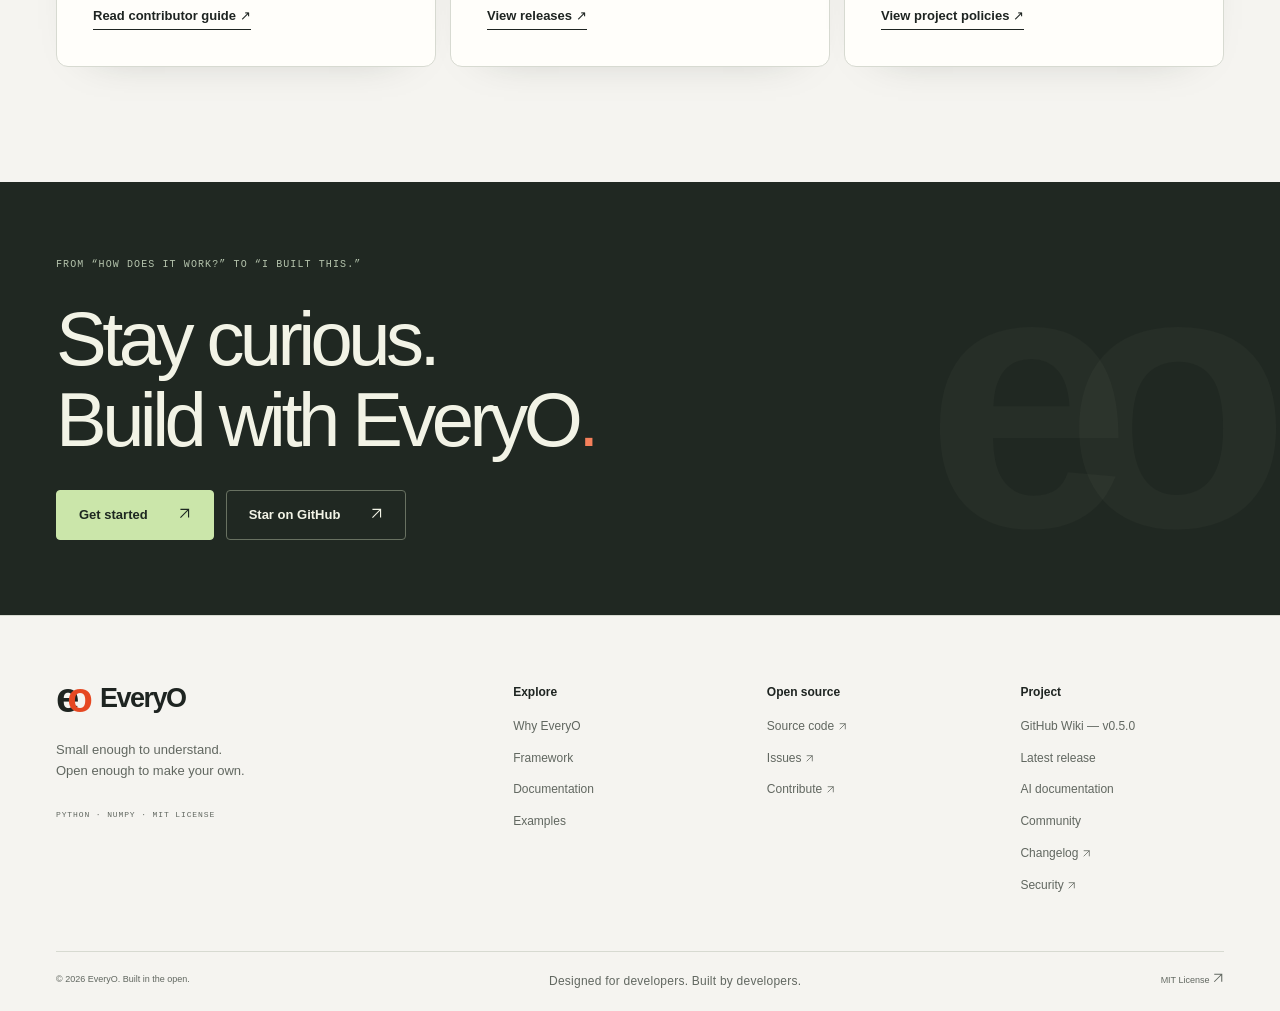
==== commit f195580f: "feat(site): refine corporate experience and developer guides" ====
--- a/index.html
+++ b/index.html
@@ -180,6 +180,7 @@
     </script>
     <link rel="stylesheet" href="assets/css/overview-results.css" />
     <link rel="stylesheet" href="assets/css/release-guide.css" />
+    <link rel="stylesheet" href="assets/css/corporate-refinement.css" />
   </head>
   <body data-page="overview">
     <a class="skip" href="#main">Skip to content</a>
@@ -839,6 +840,21 @@
           </div>
         </div>
       </section>
+      <section class="corporate-directory container" id="developer-resources" aria-labelledby="developer-resources-title">
+        <div class="section-heading">
+          <p class="eyebrow">DEVELOPER RESOURCE CENTER</p>
+          <h2 id="developer-resources-title">Everything you need to build with confidence.</h2>
+          <p>Choose a focused path: install the framework, understand its internals, reproduce a result, or contribute a well-scoped change. Each destination links to practical technical guidance.</p>
+        </div>
+        <div class="directory-grid">
+          <article class="directory-card"><span class="eyebrow">01 / START</span><h3>Installation &amp; environment</h3><p>Version selection, isolated Python environments, CPU setup, diagnostics, platform-specific commands and a clean verification workflow.</p><a href="documentation.html#install">Open installation guide ↗</a></article>
+          <article class="directory-card"><span class="eyebrow">02 / BUILD</span><h3>Developer documentation</h3><p>Learn tensors, reverse-mode autograd, neural-network components, training loops, serialization and the published API reference.</p><a href="documentation.html#guides">Explore technical docs ↗</a></article>
+          <article class="directory-card"><span class="eyebrow">03 / VALIDATE</span><h3>Reproducible examples</h3><p>See explicit inputs, expected output, numerical checks and representative visualizations before adapting the examples for your own use.</p><a href="examples.html">Review examples ↗</a></article>
+          <article class="directory-card"><span class="eyebrow">04 / CONTRIBUTE</span><h3>Contribution workflow</h3><p>Prepare a development environment, make a focused change, verify it locally and submit reproducible evidence with your proposal.</p><a href="community.html#contributor-workflow">Read contributor guide ↗</a></article>
+          <article class="directory-card"><span class="eyebrow">05 / REFERENCE</span><h3>Versioned releases</h3><p>Compare published versions and use the matching documentation. Treat archived walkthroughs as learning material, not promises of current API compatibility.</p><a href="https://github.com/krishanth7/EveryO/releases">View releases ↗</a></article>
+          <article class="directory-card"><span class="eyebrow">06 / SUPPORT</span><h3>Security &amp; support</h3><p>Find public support routes, security disclosure guidance and the project's explicit deployment and qualification boundaries.</p><a href="community.html#project-policies">View project policies ↗</a></article>
+        </div>
+      </section>
       <section class="cta-section" id="get-started">
         <div class="container">
           <p class="eyebrow">FROM “HOW DOES IT WORK?” TO “I BUILT THIS.”</p>
@@ -969,6 +985,7 @@
         </div>
         <div class="footer-bottom">
           <span>© 2026 EveryO. Built in the open.</span
+          ><span class="footer-motto">Designed for developers. Built by developers.</span
           ><a href="https://github.com/krishanth7/EveryO/blob/main/LICENSE"
             >MIT License
             <svg
--- a/assets/css/corporate-refinement.css
+++ b/assets/css/corporate-refinement.css
@@ -0,0 +1,37 @@
+/* EveryO design refinement: restrained typography, accessible motion, clear hierarchy. */
+:root {
+  --motion-curve: cubic-bezier(.22, 1, .36, 1);
+  --elevation-soft: 0 16px 46px -38px rgba(21, 33, 26, .38);
+}
+body { -webkit-font-smoothing: antialiased; }
+.site-header { backdrop-filter: blur(18px); -webkit-backdrop-filter: blur(18px); background: color-mix(in srgb, var(--bg) 91%, transparent); }
+.site-header .brand, .github-link, .footer-bottom a { transition: color .28s ease; }
+.site-header .brand:hover, .github-link:hover, .footer-bottom a:hover { color: var(--accent); }
+.button, .text-link, .card, .release-guide-card { transition-timing-function: var(--motion-curve); }
+.button { transition: transform .4s var(--motion-curve), box-shadow .4s var(--motion-curve), background .3s ease; }
+.button:hover { transform: translateY(-2px); box-shadow: var(--elevation-soft); }
+.corporate-directory { padding-block: clamp(72px, 9vw, 140px); border-top: 1px solid var(--line); }
+.corporate-directory .section-heading { max-width: 820px; }
+.corporate-directory .section-heading h2 { max-width: 760px; }
+.directory-grid { display: grid; grid-template-columns: repeat(3, minmax(0, 1fr)); gap: 14px; margin-top: 32px; }
+.directory-card { display: flex; flex-direction: column; gap: 17px; min-height: 240px; padding: clamp(22px, 3vw, 36px); background: var(--surface); border: 1px solid var(--line); border-radius: 12px; box-shadow: var(--elevation-soft); transition: transform .55s var(--motion-curve), border-color .35s ease, box-shadow .55s var(--motion-curve); }
+.directory-card:hover { transform: translateY(-5px); border-color: var(--accent); box-shadow: 0 24px 62px -38px rgba(21, 33, 26, .38); }
+.directory-card .eyebrow { color: var(--accent); }
+.directory-card h3 { font-size: clamp(1.5rem, 2.25vw, 2.1rem); line-height: 1.14; letter-spacing: -.045em; }
+.directory-card p { font-size: 14px; flex: 1; }
+.directory-card > a { font-size: 13px; font-weight: 700; align-self: flex-start; border-bottom: 1px solid currentColor; padding-bottom: 3px; }
+.guide-panel { background: var(--surface); border: 1px solid var(--line); border-radius: 12px; padding: clamp(24px, 4vw, 48px); margin-block: 28px; }
+.guide-panel h3 { font-size: clamp(1.35rem, 2.5vw, 2.1rem); margin-bottom: 14px; }
+.guide-panel p { max-width: 74ch; }
+.guide-steps { counter-reset: guide-step; display: grid; gap: 0; margin: 24px 0 0; padding: 0; list-style: none; }
+.guide-steps > li { counter-increment: guide-step; position: relative; border-top: 1px solid var(--line); padding: 20px 0 20px 52px; }
+.guide-steps > li::before { content: counter(guide-step, decimal-leading-zero); position: absolute; left: 0; top: 22px; color: var(--accent); font: 700 12px var(--mono); }
+.guide-steps strong { display: block; color: var(--ink); font-size: 15px; margin-bottom: 4px; }
+.guide-steps p { font-size: 14px; }
+.guide-actions { display: flex; gap: 14px 24px; flex-wrap: wrap; margin-top: 22px; }
+.guide-actions a { font-weight: 700; font-size: 13px; text-decoration: underline; text-underline-offset: 5px; }
+.footer-bottom .footer-motto { color: var(--muted); font-size: 12px; letter-spacing: .02em; }
+.footer-bottom { gap: 12px 24px; flex-wrap: wrap; }
+@media (max-width: 880px) { .directory-grid { grid-template-columns: repeat(2, minmax(0, 1fr)); } }
+@media (max-width: 580px) { .directory-grid { grid-template-columns: 1fr; } .directory-card { min-height: 0; } .guide-steps > li { padding-left: 40px; } .footer-bottom .footer-motto { width: 100%; } }
+@media (prefers-reduced-motion: reduce) { .directory-card, .button, .text-link, .card, .release-guide-card { transition: none !important; transform: none !important; } }
